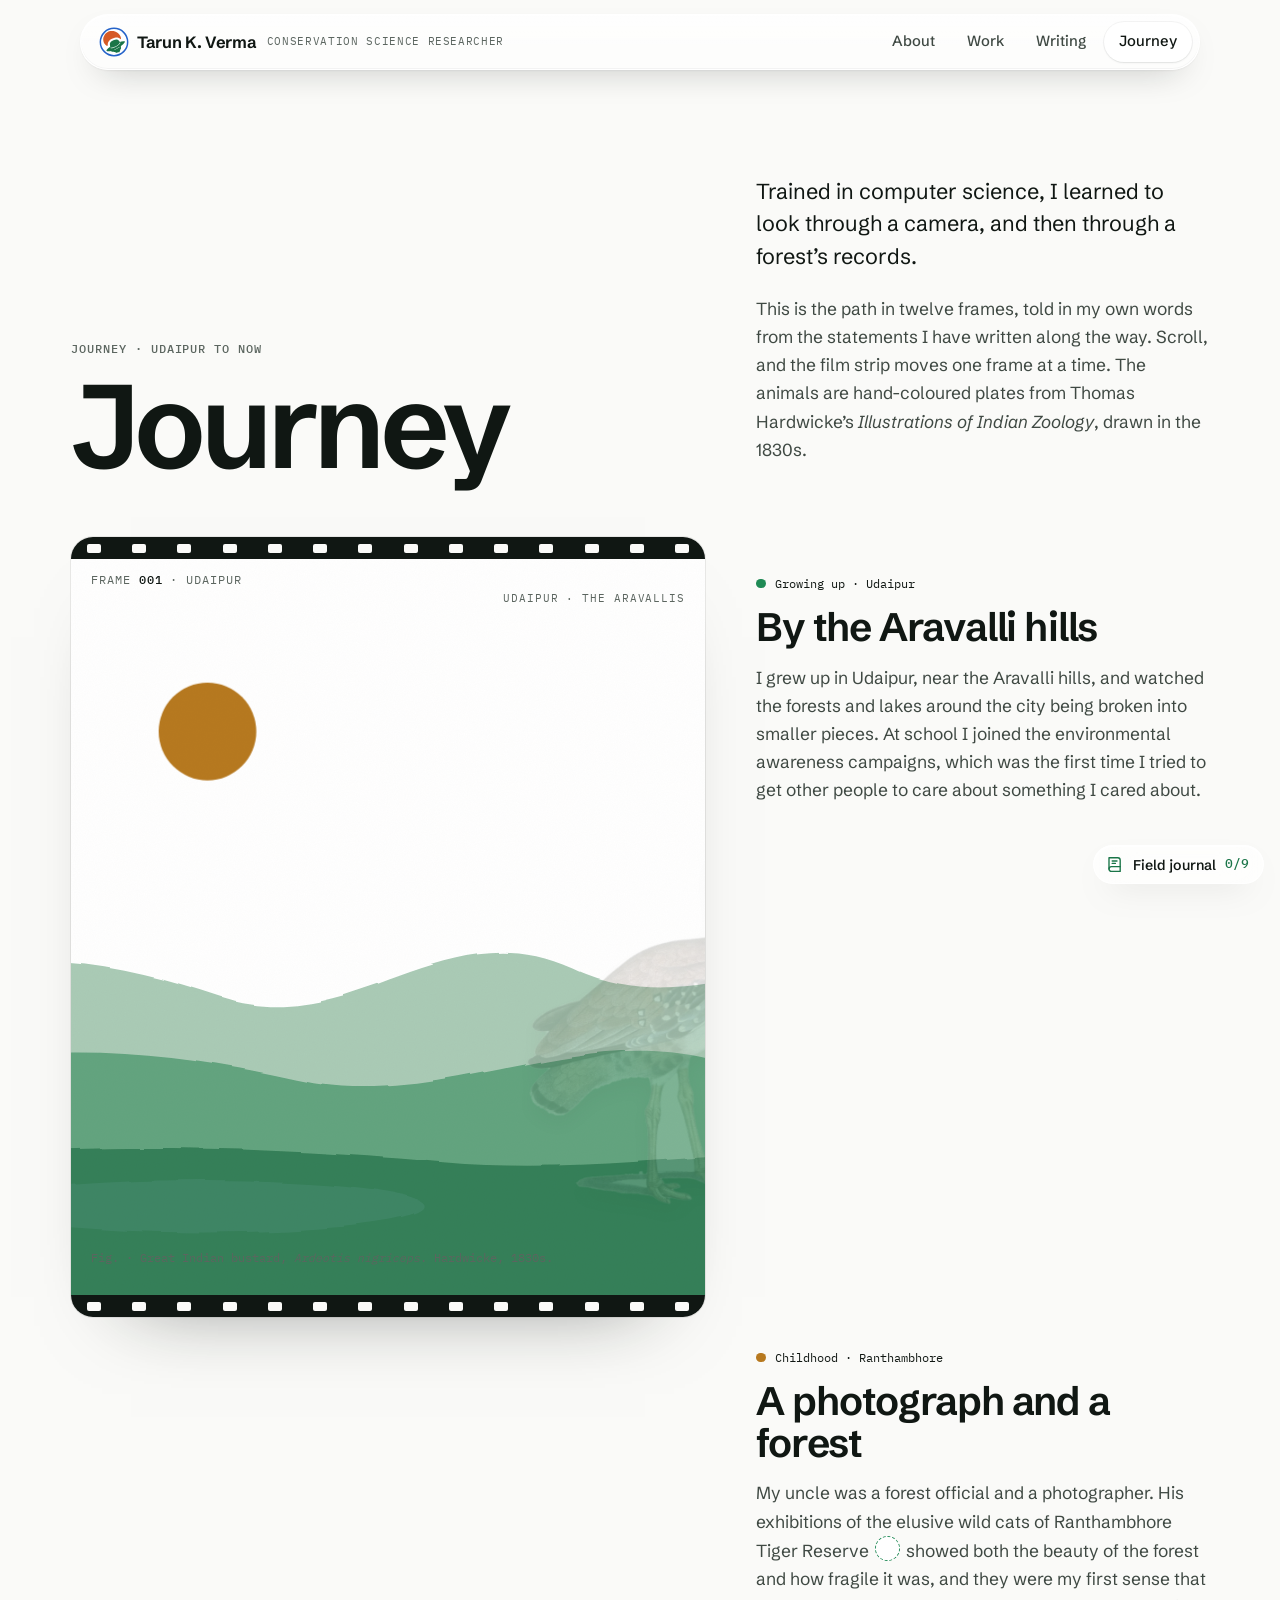
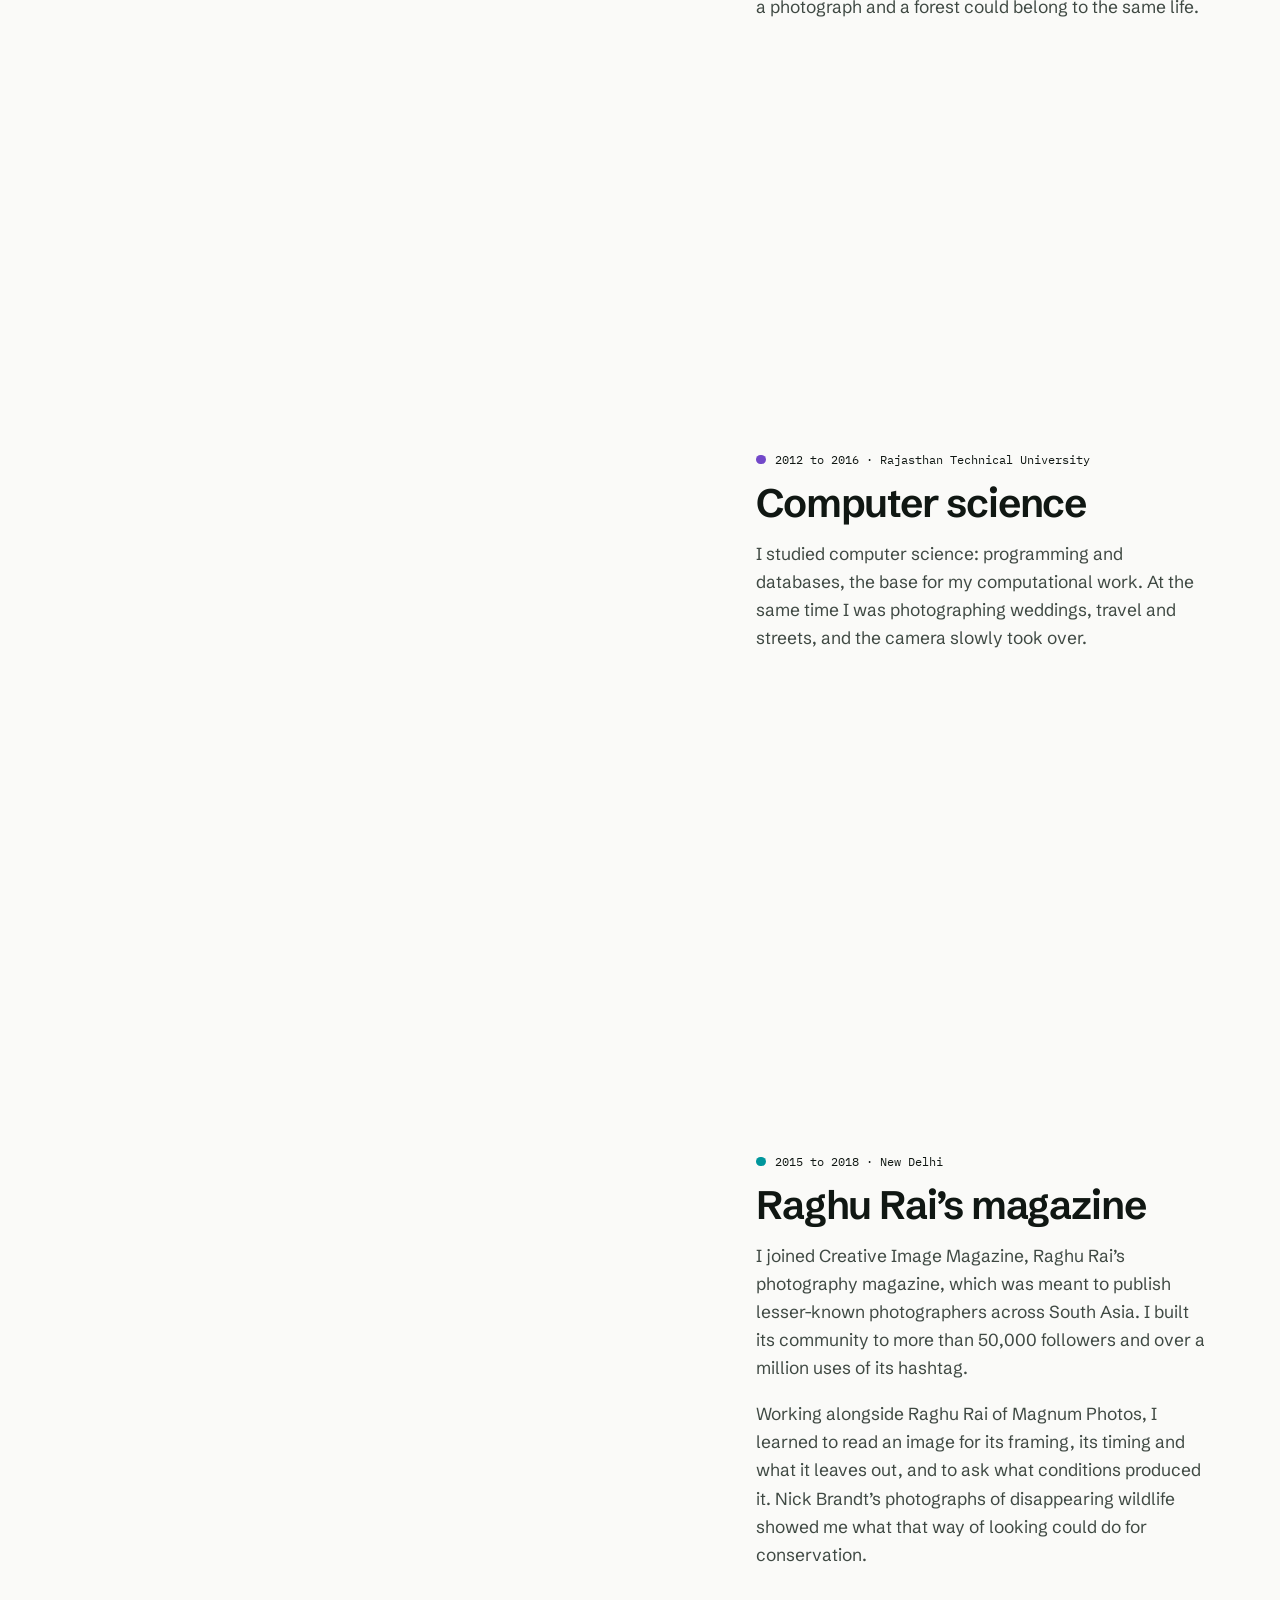
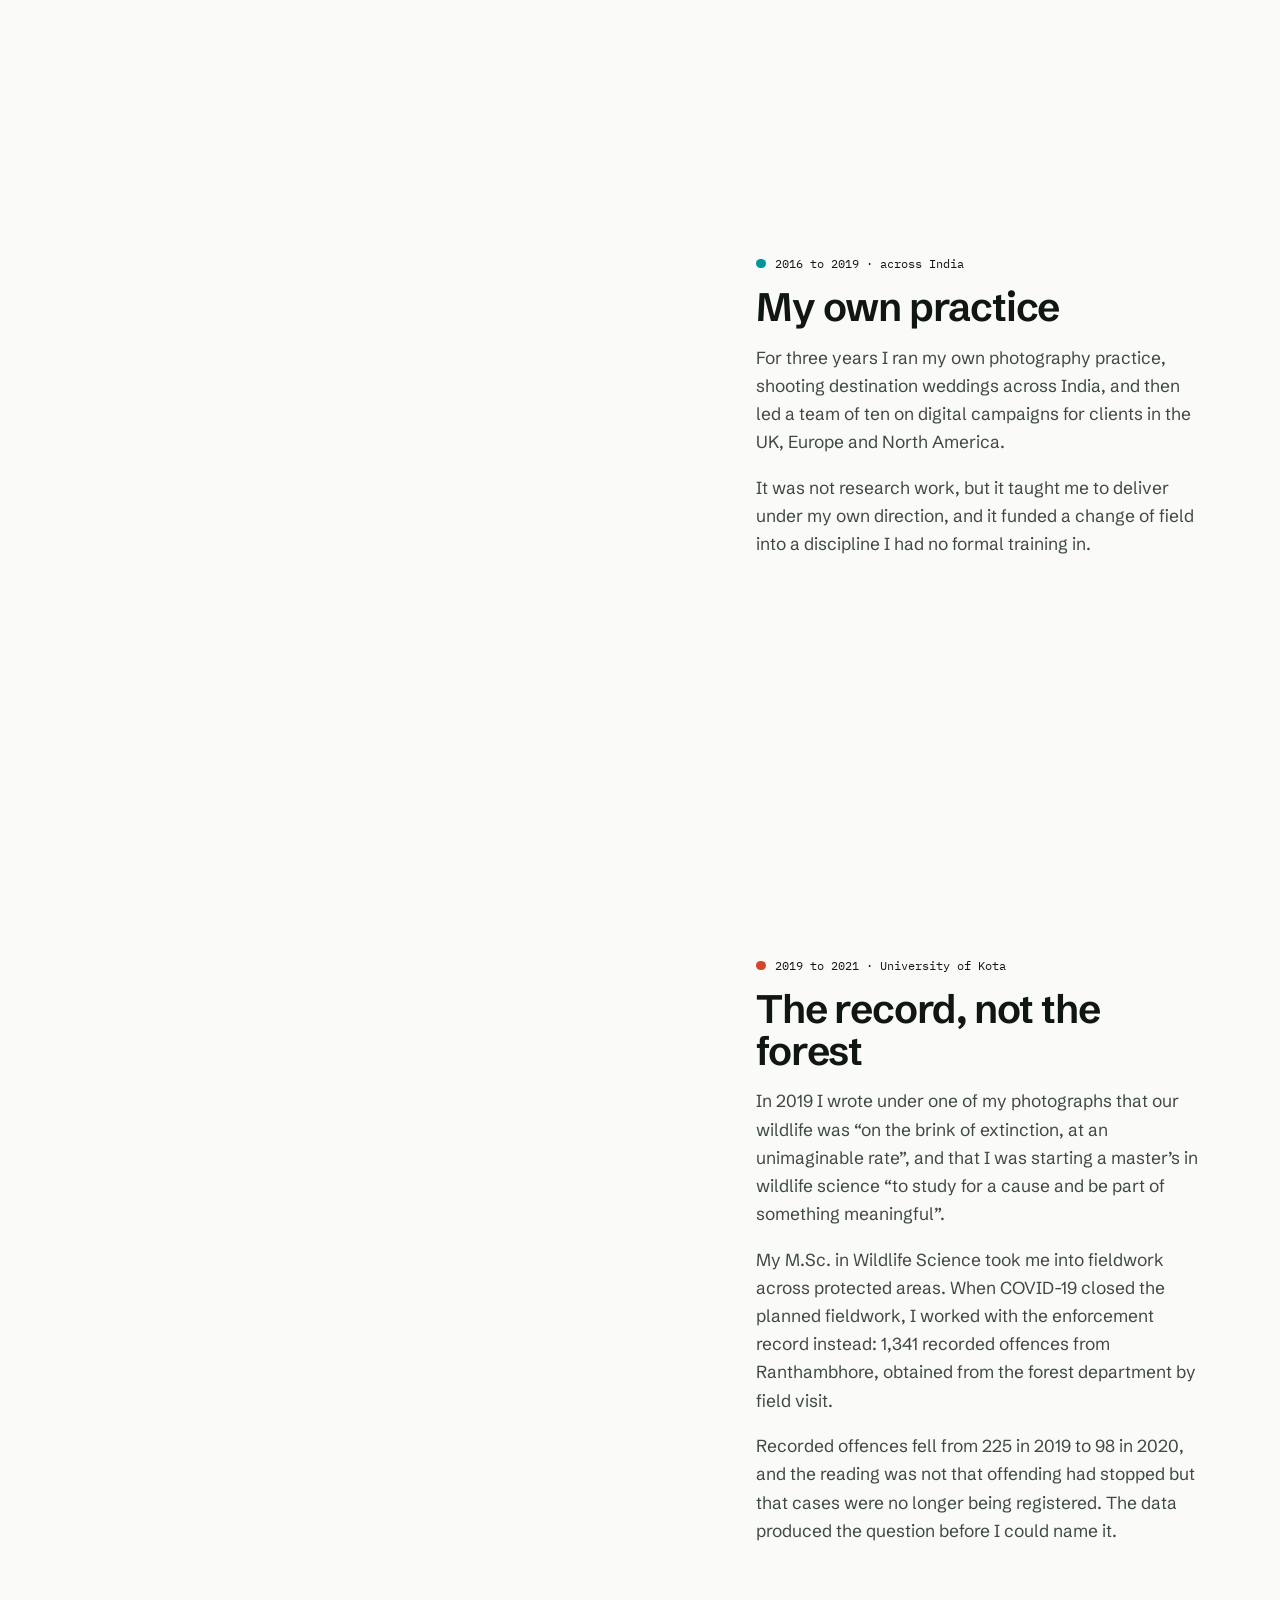
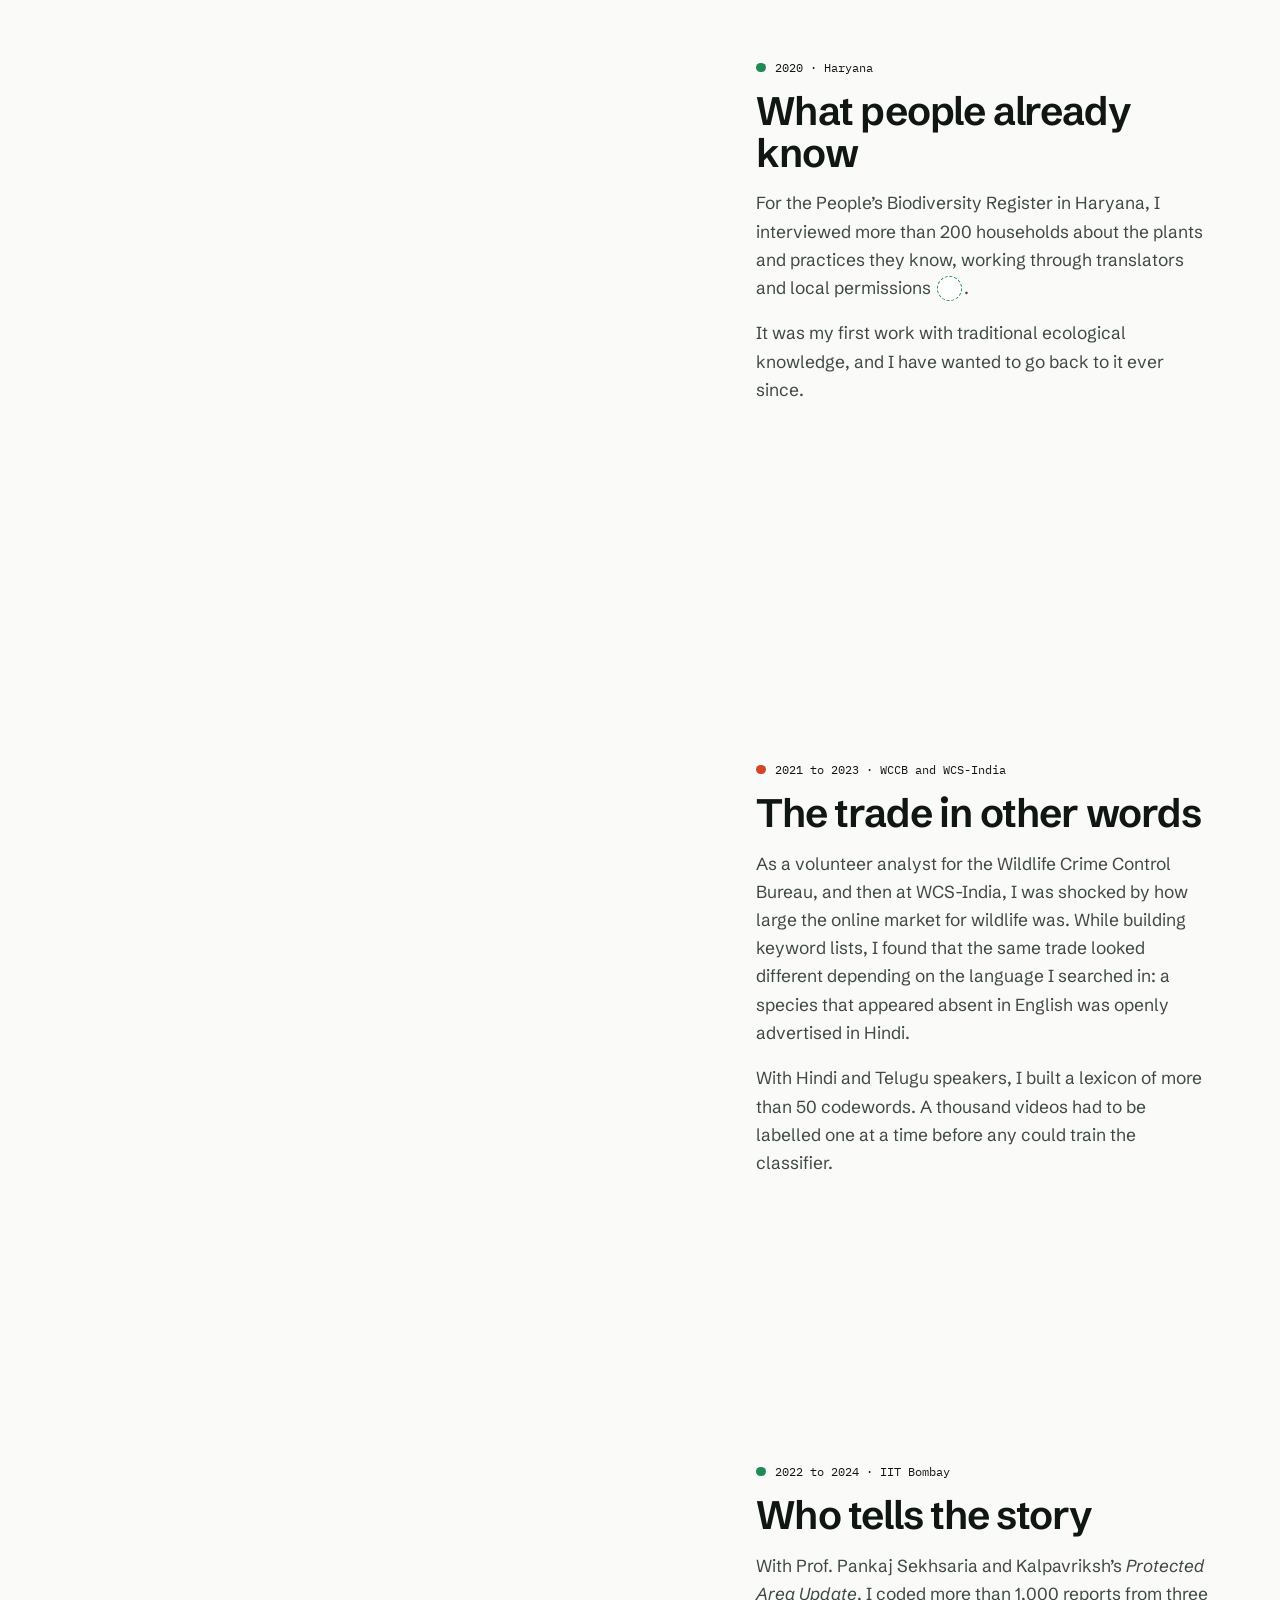
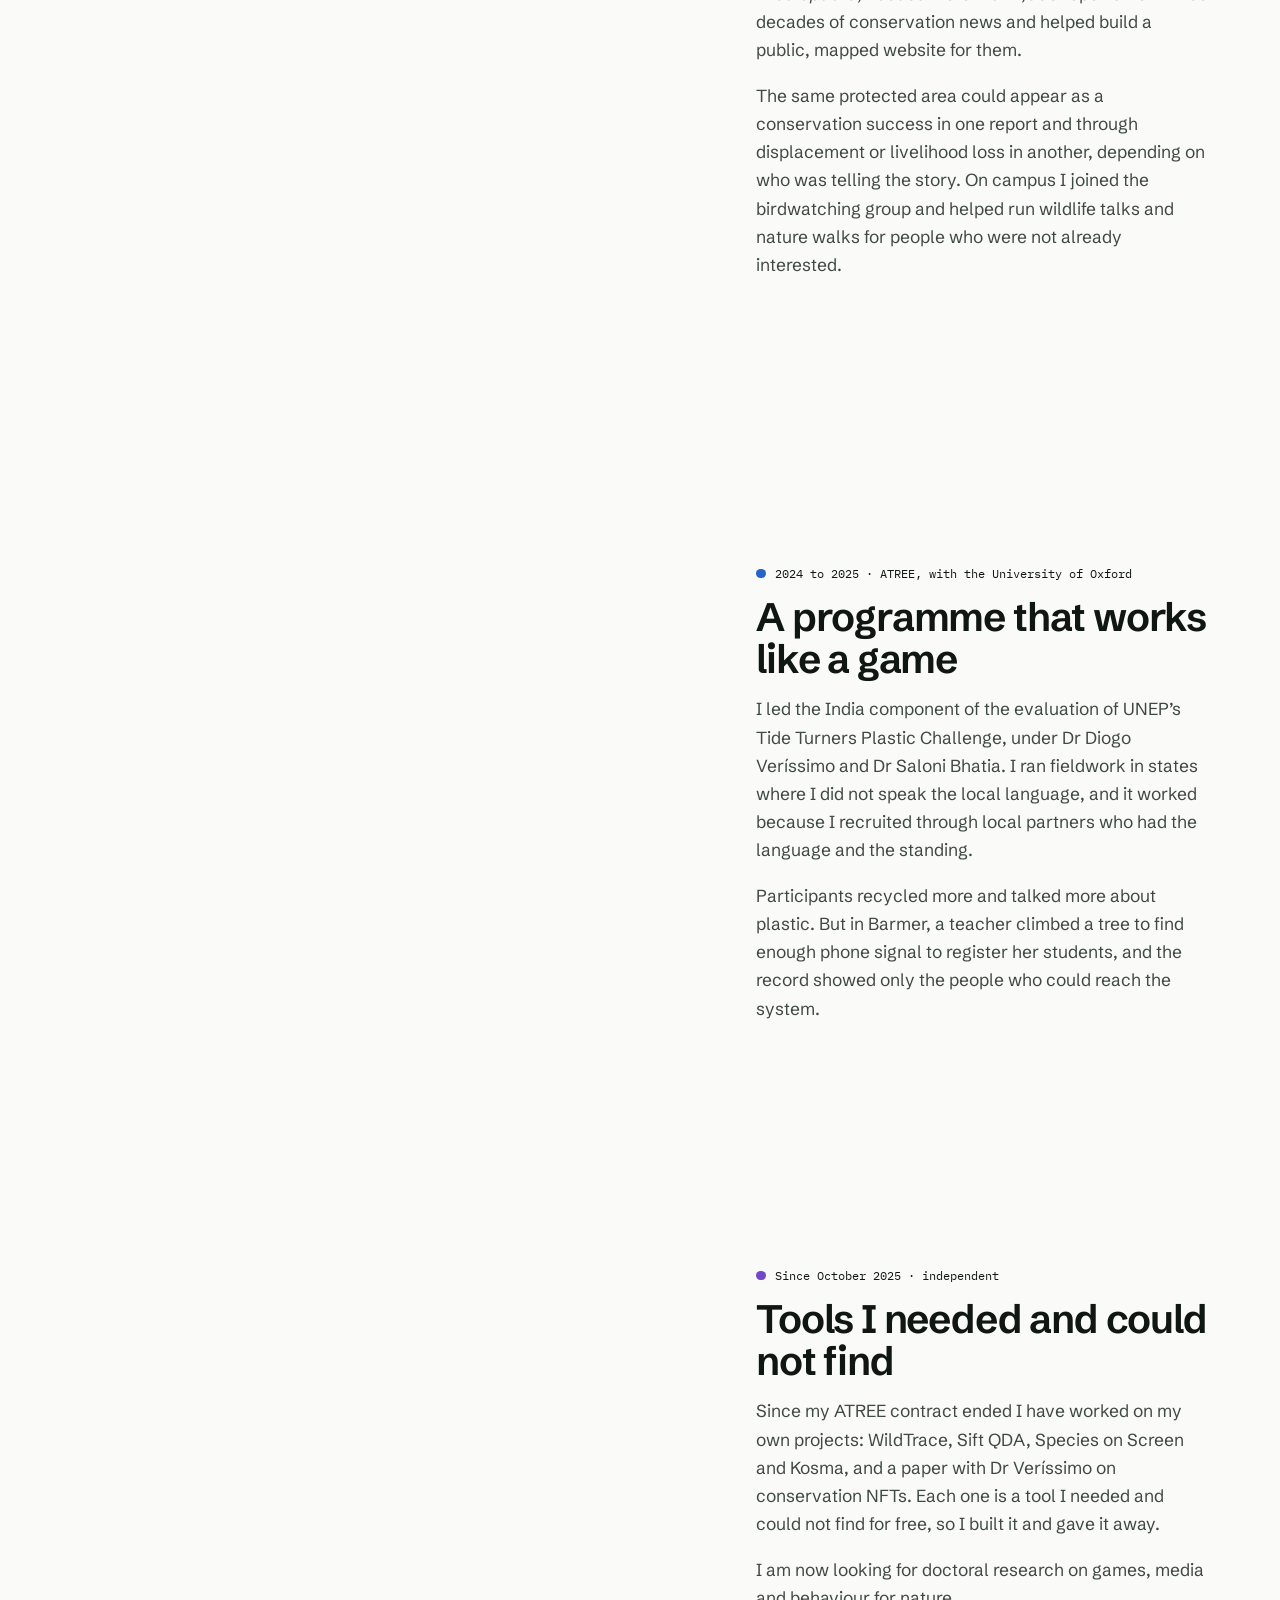
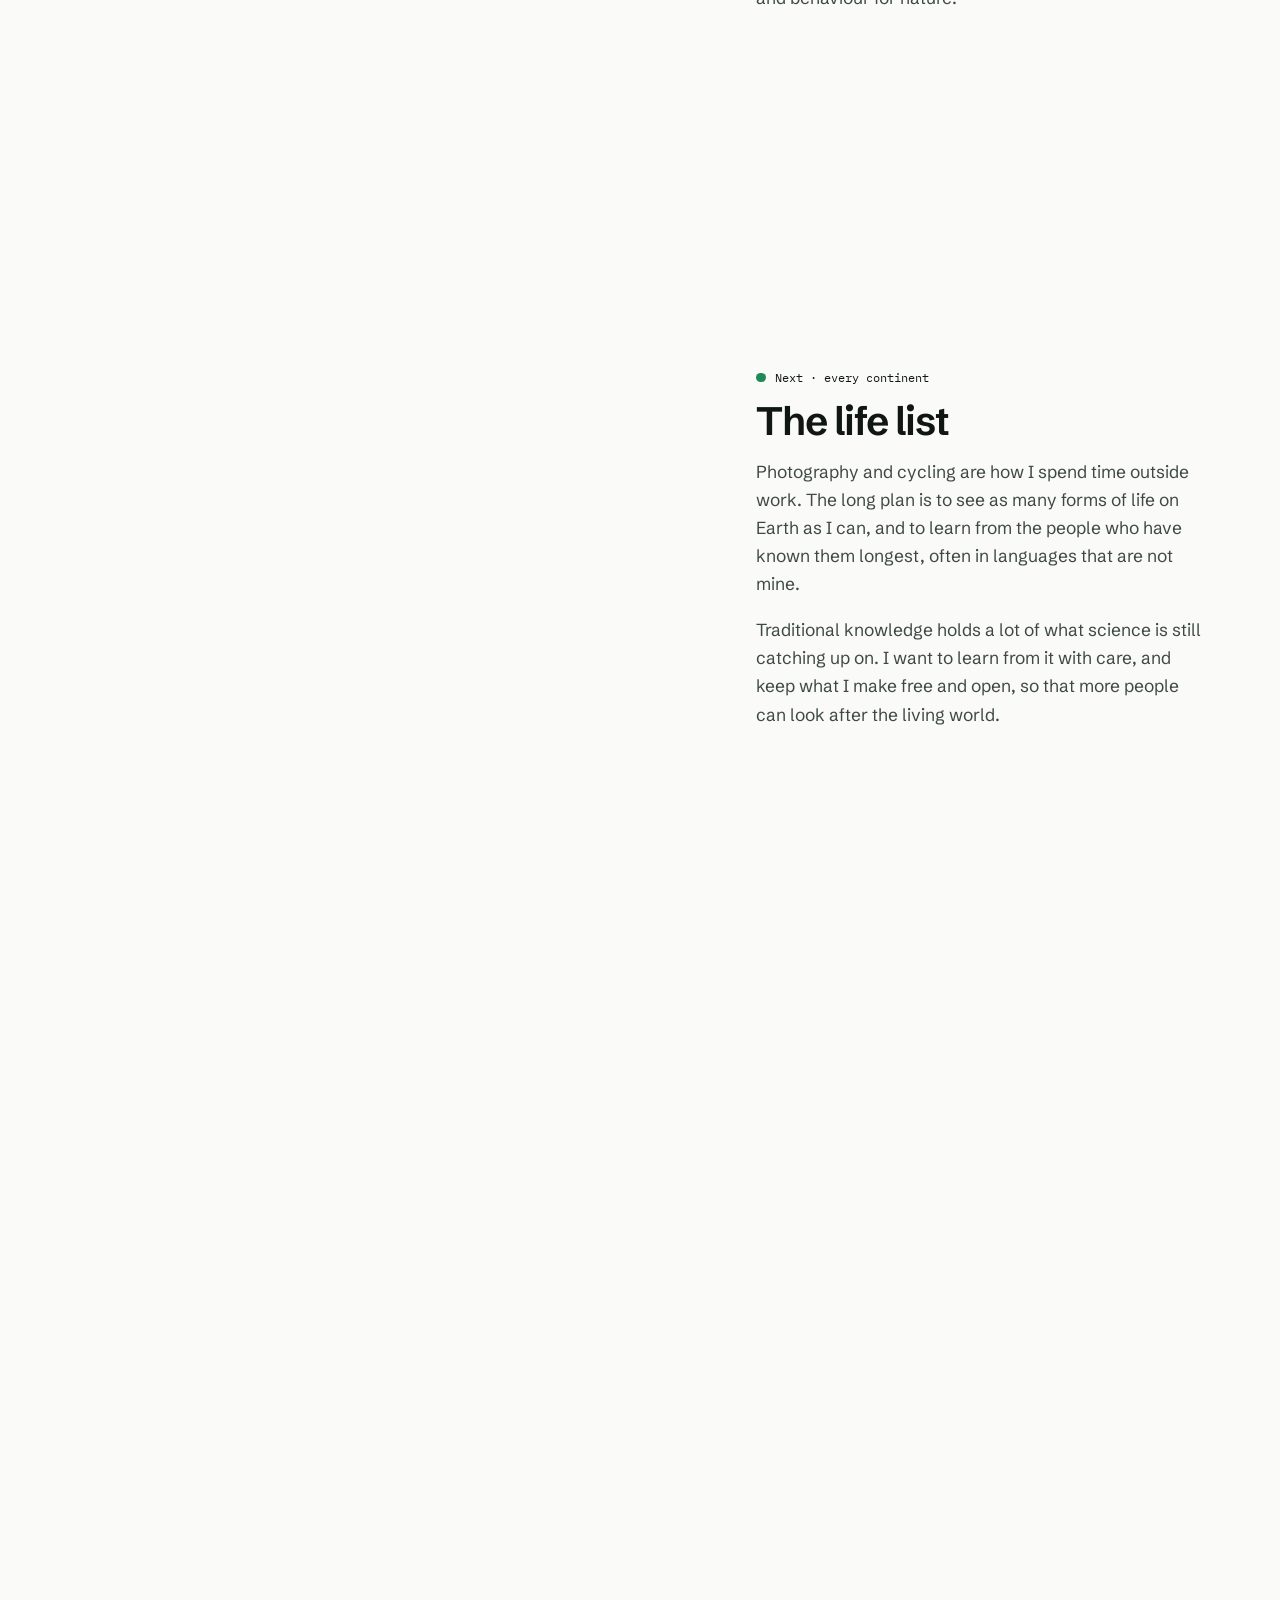
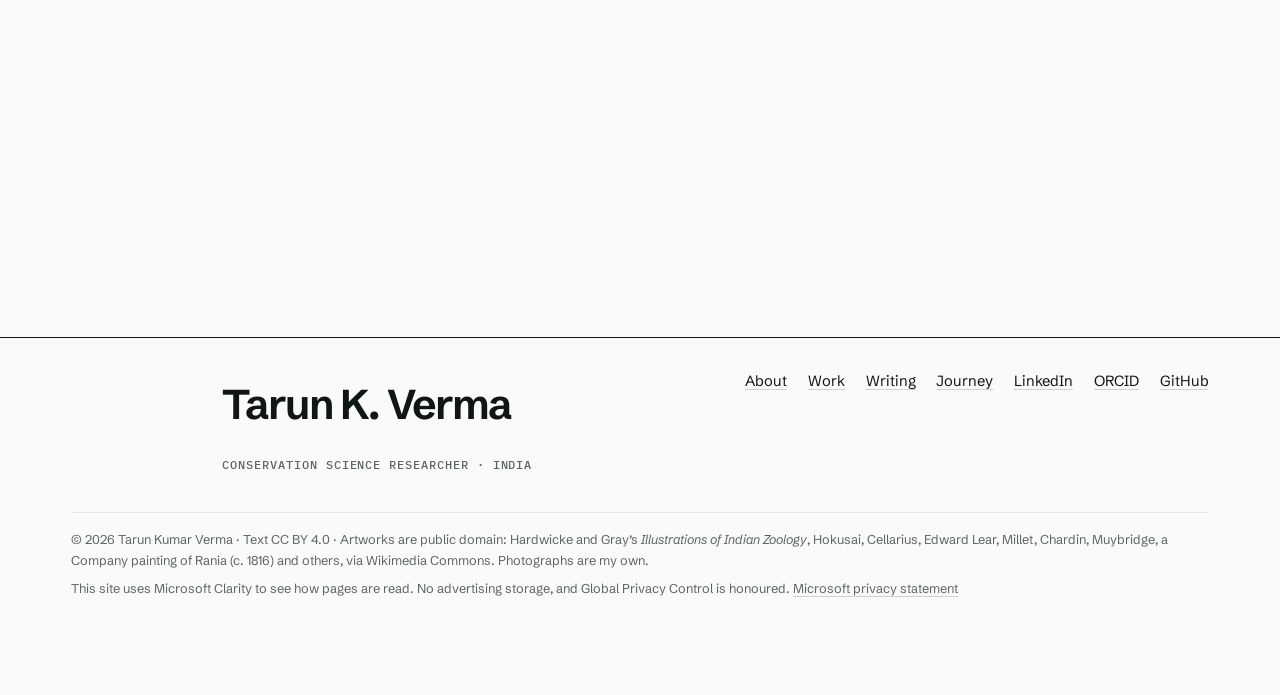
==== journey/index.html @ ec90b063 "Brand: tri-colour emblem traced to vector, in the header, footer and icons - Emblem recoloured in th" ====
<!doctype html>
<html lang="en-GB" class="no-js">
<head>
<meta charset="utf-8">
<meta name="viewport" content="width=device-width, initial-scale=1">
<meta http-equiv="Content-Security-Policy" content="default-src 'self'; script-src 'self' https://www.clarity.ms https://*.clarity.ms https://c.bing.com; connect-src 'self' https://*.clarity.ms https://c.bing.com; img-src 'self' data: https://*.clarity.ms https://c.bing.com; style-src 'self'; font-src 'self'; media-src 'self'; object-src 'none'; base-uri 'self'; form-action 'none'; upgrade-insecure-requests">
<meta name="referrer" content="strict-origin-when-cross-origin">
<title>Journey · From Photography to Conservation Science · Tarun K. Verma</title>
<meta name="description" content="Tarun Verma’s path, told as an illustrated film strip: Udaipur and the Aravallis, Raghu Rai’s photography magazine, Ranthambhore’s enforcement records, online wildlife trade at WCS-India, Kalpavriksh at IIT Bombay, and UNEP’s Tide Turners with Oxford.">
<link rel="canonical" href="https://tarunverma.com/journey/">
<meta name="author" content="Tarun Kumar Verma">
<meta name="robots" content="index, follow, max-image-preview:large, max-snippet:-1">
<meta name="theme-color" content="#FAFAF8">
<meta property="og:type" content="website">
<meta property="og:site_name" content="Tarun K. Verma">
<meta property="og:title" content="Journey · From Photography to Conservation Science · Tarun K. Verma">
<meta property="og:description" content="Tarun Verma’s path, told as an illustrated film strip: Udaipur and the Aravallis, Raghu Rai’s photography magazine, Ranthambhore’s enforcement records, online wildlife trade at WCS-India, Kalpavriksh at IIT Bombay, and UNEP’s Tide Turners with Oxford.">
<meta property="og:url" content="https://tarunverma.com/journey/">
<meta property="og:image" content="https://tarunverma.com/assets/img/og-tarun-verma.png">
<meta property="og:image:width" content="1200">
<meta property="og:image:height" content="630">
<meta property="og:image:alt" content="Tarun K. Verma, Conservation Science Researcher: Who was looking">
<meta property="og:locale" content="en_GB">
<meta name="twitter:card" content="summary_large_image">
<link rel="icon" href="/favicon.svg" type="image/svg+xml">
<link rel="icon" href="/favicon-32.png" sizes="32x32" type="image/png">
<link rel="apple-touch-icon" href="/apple-touch-icon.png">
<link rel="manifest" href="/site.webmanifest">
<link rel="me" href="https://www.linkedin.com/in/tarunverma1/">
<link rel="me" href="https://orcid.org/0009-0009-4130-2455">
<link rel="me" href="https://github.com/tarunv13">
<link rel="preload" href="/assets/fonts/schibsted-grotesk-latin-wght-normal.woff2" as="font" type="font/woff2" crossorigin>
<link rel="stylesheet" href="/assets/css/site.css">
<link rel="stylesheet" href="/assets/css/journey.css">
<script src="/assets/vendor/gsap.min.js" defer></script>
<script src="/assets/vendor/ScrollTrigger.min.js" defer></script>
<script type="module" src="/assets/js/site.js"></script>
<script type="module" src="/assets/js/journey.js"></script>
<script type="application/ld+json">
{
 "@context": "https://schema.org",
 "@type": "AboutPage",
 "url": "https://tarunverma.com/journey/",
 "name": "Journey: Tarun K. Verma",
 "isPartOf": {
  "@id": "https://tarunverma.com/#website"
 },
 "mainEntity": {
  "@id": "https://tarunverma.com/#person"
 }
}
</script>
</head>
<body data-clarity="ymzozcxazx" data-page="journey">
<a class="skip" href="#main">Skip to content</a>
<header class="site-nav">
  <nav class="nav-pill" aria-label="Main">
    <a class="wordmark" href="/" aria-label="Tarun K. Verma, home"><img class="brand-mark" src="/assets/img/brand/tarun-verma-mark.svg" width="30" height="30" alt=""><b>Tarun K. Verma</b><span>Conservation Science Researcher</span></a>
    <div class="nav-links"><a href="/">About</a><a href="/work/">Work</a><a href="/writing/">Writing</a><a href="/journey/" aria-current="page">Journey</a></div>
  </nav>
</header>
<main id="main">
<div class="wrap">
  <header class="page-head">
    <div>
      <p class="label">Journey · Udaipur to now</p>
      <h1 class="display">Journey</h1>
    </div>
    <div class="intro-copy">
      <p class="lede">Trained in computer science, I learned to look through a camera, and then through a forest’s records.</p>
      <p>This is the path in twelve frames, told in my own words from the statements I have written along the way. Scroll, and the film strip moves one frame at a time. The animals are hand-coloured plates from Thomas Hardwicke’s <i>Illustrations of Indian Zoology</i>, drawn in the 1830s.</p>
    </div>
  </header>

  <svg width="0" height="0" class="visually-hidden" aria-hidden="true" focusable="false">
    <filter id="boil" x="-5%" y="-5%" width="110%" height="110%"><feTurbulence type="fractalNoise" baseFrequency="0.022" numOctaves="2" seed="1"/><feDisplacementMap in="SourceGraphic" scale="4"/></filter>
  </svg>

  <div class="journey">
    <div class="stage-wrap">
      <div class="stage" role="img" aria-label="Illustration">
        <div class="perf top" aria-hidden="true"><i></i><i></i><i></i><i></i><i></i><i></i><i></i><i></i><i></i><i></i><i></i><i></i><i></i><i></i></div>
        <p class="frame-count" aria-hidden="true">Frame <b>001</b> · <span>Udaipur</span></p>

        <!-- 1 · Aravallis -->
        <div class="scene" data-scene="aravallis" data-label="Aravalli hills at sunrise, with a great Indian bustard">
          <p class="s-title">Udaipur · the Aravallis</p>
          <div class="s-sun" data-enter="pop" data-at="0.1"></div>
          <svg class="set" viewBox="0 0 600 400" preserveAspectRatio="xMidYMax slice" aria-hidden="true">
            <path class="rough" data-enter="up" data-at="0.2" d="M0 250 C 80 205 140 215 210 238 S 330 190 400 222 S 520 200 600 226 V400 H0Z" fill="#A9CBB6"/>
            <path class="rough" data-enter="up" data-at="0.35" d="M0 290 C 90 258 170 264 250 282 S 400 250 480 272 S 560 262 600 270 V400 H0Z" fill="#5FA27C"/>
            <path class="rough" data-enter="up" data-at="0.5" d="M0 330 C 120 312 240 318 330 326 S 500 314 600 322 V400 H0Z" fill="#2F7A52"/>
            <ellipse class="rough" data-enter="fade" data-at="0.8" cx="200" cy="352" rx="120" ry="14" fill="#9CC3DE"/>
          </svg>
          <img class="cut boil h50 pos-br" data-enter="walk" data-at="0.7" src="/assets/img/plates/great-indian-bustard-ardeotis-nigriceps-hardwicke-1830s.webp" alt="" width="593" height="820">
          <p class="caption">Fig. · Great Indian bustard, <i>Ardeotis nigriceps</i>. Hardwicke, 1830s.</p>
        </div>

        <!-- 2 · uncle, camera, wild cat -->
        <div class="scene" data-scene="uncle" data-label="A camera and a jungle cat framed in a viewfinder">
          <p class="s-title">Ranthambhore · my uncle’s photographs</p>
          <svg class="camera rough" data-enter="drop" data-at="0.1" viewBox="0 0 200 140" aria-hidden="true"><rect x="10" y="30" width="180" height="100" rx="14" fill="#101713"/><rect x="30" y="16" width="50" height="22" rx="5" fill="#101713"/><circle cx="110" cy="80" r="38" fill="#F1F2EE"/><circle cx="110" cy="80" r="26" fill="#2F7A52"/><circle cx="110" cy="80" r="11" fill="#101713"/><circle cx="160" cy="48" r="7" fill="#B7791F"/></svg>
          <div class="frame-corners" data-enter="pop" data-at="0.5" aria-hidden="true"><i></i><i></i><i></i><i></i></div>
          <img class="cut boil cat" data-enter="up" data-at="0.8" src="/assets/img/plates/jungle-cat-felis-chaus-hardwicke-1830s.webp" alt="" width="581" height="820">
          <p class="caption">Fig. · Jungle cat, <i>Felis chaus</i>. Hardwicke, 1830s.</p>
        </div>

        <!-- 3 · computer science -->
        <div class="scene" data-scene="code" data-label="A code window writing a database query">
          <p class="s-title">Rajasthan Technical University</p>
          <div class="paper term" data-enter="drop" data-at="0.1">
            <div class="dots" aria-hidden="true"><i></i><i></i><i></i></div>
            <span class="ln c" data-enter="type" data-at="0.6">-- learning to keep a record</span>
            <span class="ln" data-enter="type" data-at="1.6"><span class="k">CREATE TABLE</span> sightings (</span>
            <span class="ln" data-enter="type" data-at="2.4">  species TEXT, place TEXT, seen_on DATE );</span>
            <span class="ln" data-enter="type" data-at="3.4"><span class="k">SELECT</span> species, COUNT(*)</span>
            <span class="ln" data-enter="type" data-at="4.1"><span class="k">FROM</span> sightings <span class="k">GROUP BY</span> species;</span>
          </div>
          <span class="tag-chip term-tag" data-enter="pop" data-at="4.8">Programming · databases</span>
        </div>

        <!-- 4 · Raghu Rai's magazine -->
        <div class="scene" data-scene="prints" data-label="Three of my photographs from 2014 to 2016 dealt onto a table">
          <p class="s-title">New Delhi · Creative Image Magazine</p>
          <div class="paper print print-1" data-enter="drop" data-at="0.1" data-rot="-6"><img src="/assets/img/photos/pigeons-albert-hall-jaipur-2014.webp" alt="" width="640" height="428"></div>
          <div class="paper print print-2" data-enter="drop" data-at="0.5" data-rot="3"><img src="/assets/img/photos/bicycles-jaipur-streets-2016.webp" alt="" width="1080" height="1200"></div>
          <div class="paper print print-3" data-enter="drop" data-at="0.9" data-rot="-2"><img src="/assets/img/photos/bamboo-lodhi-gardens-new-delhi-2016.webp" alt="" width="1080" height="1080"></div>
          <p class="big-count" data-enter="count" data-to="50000" data-fmt="+" data-at="1.3">50,000+</p>
          <p class="big-count-lab">followers for a magazine that published lesser-known photographers across South Asia</p>
        </div>

        <!-- 5 · my own practice -->
        <div class="scene" data-scene="camera" data-label="My photograph of star trails over a tree, 2014">
          <p class="s-title">Across India · my own practice</p>
          <img class="art-card" data-enter="up" data-at="0.1" src="/assets/img/art/life-behind-a-camera.webp" alt="" width="1200" height="840">
          <p class="art-note" data-enter="fade" data-at="0.8">Star trails, 2014 · my photograph</p>
        </div>

        <!-- 6 · M.Sc. Ranthambhore -->
        <div class="scene" data-scene="msc" data-label="Bar chart of recorded offences in Ranthambhore, 2015 to 2020, with a white-rumped vulture">
          <p class="chart-title">Recorded offences, Ranthambhore Tiger Reserve</p>
          <p class="chart-note" data-enter="fade" data-at="3">2020: the reading is that cases stopped being registered</p>
          <div class="chart" role="presentation">
            <div class="bar b205" data-enter="grow" data-at="0.2"><b>205</b><span>2015</span></div>
            <div class="bar b220" data-enter="grow" data-at="0.5"><b>220</b><span>2016</span></div>
            <div class="bar b328" data-enter="grow" data-at="0.8"><b>328</b><span>2017</span></div>
            <div class="bar b242" data-enter="grow" data-at="1.1"><b>242</b><span>2018</span></div>
            <div class="bar b225" data-enter="grow" data-at="1.4"><b>225</b><span>2019</span></div>
            <div class="bar b98 hot" data-enter="grow" data-at="2.1"><b>98</b><span>2020</span></div>
          </div>
          <img class="cut boil vulture" data-enter="drop" data-at="1.8" src="/assets/img/plates/white-rumped-vulture-gyps-bengalensis-hardwicke-1830s.webp" alt="" width="451" height="820">
          <table class="visually-hidden"><caption>Recorded offences in Ranthambhore Tiger Reserve by year</caption><tr><th>Year</th><th>Offences</th></tr><tr><td>2015</td><td>205</td></tr><tr><td>2016</td><td>220</td></tr><tr><td>2017</td><td>328</td></tr><tr><td>2018</td><td>242</td></tr><tr><td>2019</td><td>225</td></tr><tr><td>2020</td><td>98</td></tr></table>
        </div>

        <!-- 7 · FRLHT -->
        <div class="scene" data-scene="notebook" data-label="An 1816 painting of villagers at Rania in Haryana, and a field notebook filling in">
          <p class="s-title">Haryana · People’s Biodiversity Register</p>
          <img class="art-card" data-enter="fade" data-at="0" src="/assets/img/art/journey-villagers-rania-1816.webp" alt="" width="1200" height="840">
          <p class="art-note">Villagers at Rania, Haryana, c. 1816 · Company painting, public domain</p>
          <div class="paper notebook over" data-enter="up" data-at="0.6">
            <div class="pg"><p class="hd">Plant · use</p><div class="row w1 ink" data-enter="grow" data-at="0.6"></div><div class="row w2" data-enter="fade" data-at="0.9"></div><div class="row w3 ink" data-enter="grow" data-at="1.2"></div><div class="row w4" data-enter="fade" data-at="1.5"></div><div class="row w1" data-enter="fade" data-at="1.8"></div></div>
            <div class="pg"><p class="hd">Who knows it</p><div class="row w2 ink" data-enter="grow" data-at="2.1"></div><div class="row w3" data-enter="fade" data-at="2.4"></div><div class="row w4 ink" data-enter="grow" data-at="2.7"></div><div class="row w1" data-enter="fade" data-at="3"></div></div>
          </div>
        </div>

        <!-- 8 · online trade -->
        <div class="scene" data-scene="trade" data-label="A phone search that finds nothing in English and listings in Hindi, with codewords and a pangolin">
          <div class="paper phone" data-enter="up" data-at="0.1">
            <p class="search" data-enter="type" data-at="0.7">hatha jodi</p>
            <p class="res en" data-enter="pop" data-at="1.6">EN · nothing found</p>
            <p class="res hi" data-enter="pop" data-at="2.3">HI · listed openly</p>
            <p class="res hi" data-enter="pop" data-at="2.6">HI · listed openly</p>
          </div>
          <div class="codes">
            <p class="paper code" data-enter="right" data-at="1.2"><b>hatha jodi</b>monitor lizard</p>
            <p class="paper code" data-enter="right" data-at="1.6"><b>siyar singhi</b>jackal</p>
            <p class="paper code" data-enter="right" data-at="2.0"><b>four regional names</b>pangolin scales</p>
          </div>
          <img class="cut boil pangolin" data-enter="walk" data-at="2.4" src="/assets/img/plates/indian-pangolin-manis-crassicaudata-hardwicke-1830s.webp" alt="" width="820" height="273">
        </div>

        <!-- 9 · IIT Bombay and Kalpavriksh -->
        <div class="scene" data-scene="archive" data-label="The printed Protected Area Update, the website wireframe and a map of protected areas">
          <p class="s-title">IIT Bombay · Kalpavriksh</p>
          <div class="paper clip clip-1" data-enter="drop" data-at="0.1" data-rot="-3"><img src="/assets/img/protected-area-update-kalpavriksh-newsletter-archive.webp" alt="" width="1000" height="577"></div>
          <div class="paper clip clip-2" data-enter="drop" data-at="0.8" data-rot="2"><img src="/assets/img/work/protected-area-update-portal-wireframe-2023.webp" alt="" width="1237" height="695"></div>
          <img class="emblem-pop em-archive" data-enter="pop" data-at="1.3" src="/assets/img/art/emblem-protected-area-update.webp" alt="" width="400" height="400">
        </div>

        <!-- 10 · Tide Turners -->
        <div class="scene" data-scene="tide" data-label="Entry, Leader and Champion badges, the trial's numbers, and a sea turtle among plastic">
          <p class="s-title">ATREE · University of Oxford · UNEP</p>
          <div class="badges"><span class="badge" data-enter="pop" data-at="0.2">Entry</span><span class="badge" data-enter="pop" data-at="0.6">Leader</span><span class="badge gold" data-enter="pop" data-at="1">Champion</span></div>
          <div class="nums"><p><b data-enter="count" data-to="664" data-at="1.4">664</b><span>students in the trial</span></p><p><b data-enter="count" data-to="55" data-fmt="%" data-at="1.7">55%</b><span>more household recycling</span></p></div>
          <img class="emblem-pop em-tide" data-enter="pop" data-at="0.9" src="/assets/img/art/emblem-tide-turners.webp" alt="" width="400" height="400">
        </div>

        <!-- 11 · the tools -->
        <div class="scene" data-scene="tools" data-label="Three emblems: WildTrace, Sift QDA and Kosma">
          <p class="s-title">Independent · open source</p>
          <div class="tools-row">
            <figure data-enter="pop" data-at="0.1"><img src="/assets/img/art/emblem-wildtrace.webp" alt="" width="400" height="400"><figcaption>WildTrace</figcaption></figure>
            <figure data-enter="pop" data-at="0.45"><img src="/assets/img/art/emblem-sift-qda.webp" alt="" width="400" height="400"><figcaption>Sift QDA</figcaption></figure>
            <figure data-enter="pop" data-at="0.8"><img src="/assets/img/art/emblem-kosma.webp" alt="" width="400" height="400"><figcaption>Kosma</figcaption></figure>
          </div>
        </div>

        <!-- 12 · life list -->
        <div class="scene" data-scene="life" data-label="My photograph of a road running into the plains, from a mountain top, 2018">
          <img class="art-full" data-enter="fade" data-at="0" src="/assets/img/art/life-road.webp" alt="" width="1200" height="840">
          <p class="life-words" data-enter="up" data-at="0.5">as many forms of life on Earth as I can see, on every continent</p>
        </div>

        <div class="perf bottom" aria-hidden="true"><i></i><i></i><i></i><i></i><i></i><i></i><i></i><i></i><i></i><i></i><i></i><i></i><i></i><i></i></div>
      </div>
    </div>

    <div class="chapters">
      <article class="chapter c-pau" data-scene="aravallis" data-year="Udaipur">
        <p class="when">Growing up · Udaipur</p>
        <h2>By the Aravalli hills</h2>
        <p>I grew up in Udaipur, near the Aravalli hills, and watched the forests and lakes around the city being broken into smaller pieces. At school I joined the environmental awareness campaigns, which was the first time I tried to get other people to care about something I cared about.</p>
      </article>

      <article class="chapter c-kosma" data-scene="uncle" data-year="childhood">
        <p class="when">Childhood · Ranthambhore</p>
        <h2>A photograph and a forest</h2>
        <p>My uncle was a forest official and a photographer. His exhibitions of the elusive wild cats of Ranthambhore Tiger Reserve <span class="spot-slot" data-species="cat"></span> showed both the beauty of the forest and how fragile it was, and they were my first sense that a photograph and a forest could belong to the same life.</p>
      </article>

      <article class="chapter c-sift" data-scene="code" data-year="2012">
        <p class="when">2012 to 2016 · Rajasthan Technical University</p>
        <h2>Computer science</h2>
        <p>I studied computer science: programming and databases, the base for my computational work. At the same time I was photographing weddings, travel and streets, and the camera slowly took over.</p>
      </article>

      <article class="chapter c-media" data-scene="prints" data-year="2015">
        <p class="when">2015 to 2018 · New Delhi</p>
        <h2>Raghu Rai’s magazine</h2>
        <p>I joined Creative Image Magazine, Raghu Rai’s photography magazine, which was meant to publish lesser-known photographers across South Asia. I built its community to more than 50,000 followers and over a million uses of its hashtag.</p>
        <p>Working alongside Raghu Rai of Magnum Photos, I learned to read an image for its framing, its timing and what it leaves out, and to ask what conditions produced it. Nick Brandt’s photographs of disappearing wildlife showed me what that way of looking could do for conservation.</p>
      </article>

      <article class="chapter c-media" data-scene="camera" data-year="2016">
        <p class="when">2016 to 2019 · across India</p>
        <h2>My own practice</h2>
        <p>For three years I ran my own photography practice, shooting destination weddings across India, and then led a team of ten on digital campaigns for clients in the UK, Europe and North America.</p>
        <p>It was not research work, but it taught me to deliver under my own direction, and it funded a change of field into a discipline I had no formal training in.</p>
      </article>

      <article class="chapter c-wild" data-scene="msc" data-year="2019">
        <p class="when">2019 to 2021 · University of Kota</p>
        <h2>The record, not the forest</h2>
        <p>In 2019 I wrote under one of my photographs that our wildlife was “on the brink of extinction, at an unimaginable rate”, and that I was starting a master’s in wildlife science “to study for a cause and be part of something meaningful”.</p>
        <p>My M.Sc. in Wildlife Science took me into fieldwork across protected areas. When COVID-19 closed the planned fieldwork, I worked with the enforcement record instead: 1,341 recorded offences from Ranthambhore, obtained from the forest department by field visit.</p>
        <p>Recorded offences fell from 225 in 2019 to 98 in 2020, and the reading was not that offending had stopped but that cases were no longer being registered. The data produced the question before I could name it.</p>
      </article>

      <article class="chapter c-pau" data-scene="notebook" data-year="2020">
        <p class="when">2020 · Haryana</p>
        <h2>What people already know</h2>
        <p>For the People’s Biodiversity Register in Haryana, I interviewed more than 200 households about the plants and practices they know, working through translators and local permissions <span class="spot-slot" data-species="blackbuck"></span>.</p>
        <p>It was my first work with traditional ecological knowledge, and I have wanted to go back to it ever since.</p>
      </article>

      <article class="chapter c-wild" data-scene="trade" data-year="2021">
        <p class="when">2021 to 2023 · WCCB and WCS-India</p>
        <h2>The trade in other words</h2>
        <p>As a volunteer analyst for the Wildlife Crime Control Bureau, and then at WCS-India, I was shocked by how large the online market for wildlife was. While building keyword lists, I found that the same trade looked different depending on the language I searched in: a species that appeared absent in English was openly advertised in Hindi.</p>
        <p>With Hindi and Telugu speakers, I built a lexicon of more than 50 codewords. A thousand videos had to be labelled one at a time before any could train the classifier.</p>
      </article>

      <article class="chapter c-pau" data-scene="archive" data-year="2022">
        <p class="when">2022 to 2024 · IIT Bombay</p>
        <h2>Who tells the story</h2>
        <p>With Prof. Pankaj Sekhsaria and Kalpavriksh’s <cite>Protected Area Update</cite>, I coded more than 1,000 reports from three decades of conservation news and helped build a public, mapped website for them.</p>
        <p>The same protected area could appear as a conservation success in one report and through displacement or livelihood loss in another, depending on who was telling the story. On campus I joined the birdwatching group and helped run wildlife talks and nature walks for people who were not already interested.</p>
      </article>

      <article class="chapter c-tide" data-scene="tide" data-year="2024">
        <p class="when">2024 to 2025 · ATREE, with the University of Oxford</p>
        <h2>A programme that works like a game</h2>
        <p>I led the India component of the evaluation of UNEP’s Tide Turners Plastic Challenge, under Dr Diogo Veríssimo and Dr Saloni Bhatia. I ran fieldwork in states where I did not speak the local language, and it worked because I recruited through local partners who had the language and the standing.</p>
        <p>Participants recycled more and talked more about plastic. But in Barmer, a teacher climbed a tree to find enough phone signal to register her students, and the record showed only the people who could reach the system.</p>
      </article>

      <article class="chapter c-sift" data-scene="tools" data-year="2025">
        <p class="when">Since October 2025 · independent</p>
        <h2>Tools I needed and could not find</h2>
        <p>Since my ATREE contract ended I have worked on my own projects: WildTrace, Sift QDA, Species on Screen and Kosma, and a paper with Dr Veríssimo on conservation NFTs. Each one is a tool I needed and could not find for free, so I built it and gave it away.</p>
        <p>I am now looking for doctoral research on games, media and behaviour for nature.</p>
      </article>

      <article class="chapter c-pau" data-scene="life" data-year="next">
        <p class="when">Next · every continent</p>
        <h2>The life list</h2>
        <p>Photography and cycling are how I spend time outside work. The long plan is to see as many forms of life on Earth as I can, and to learn from the people who have known them longest, often in languages that are not mine.</p>
        <p>Traditional knowledge holds a lot of what science is still catching up on. I want to learn from it with care, and keep what I make free and open, so that more people can look after the living world.</p>
      </article>
    </div>
  </div>

  <section class="section reveal" aria-labelledby="photographs">
    <div class="sec-head"><p class="label">Photographs · 2012 to 2022</p><div><h2 class="h2" id="photographs">Behind a camera</h2><p>A few frames from ten years of photographing, before and alongside the science. The titles are the ones I gave them at the time.</p></div></div>
    <div class="gallery">
      <figure><img src="/assets/img/photos/self-in-shadow-2023.webp" width="1440" height="1453" loading="lazy" alt="My shadow cast in orange light across a mesh wall in a dark corridor"><figcaption><b>Self in Shadow</b>, 2023.</figcaption></figure>
      <figure><img src="/assets/img/photos/the-pilgrim-pagoda-mumbai-2016.webp" width="1080" height="1080" loading="lazy" alt="Silhouettes of pilgrims leaving the golden pagoda in Mumbai after sunset"><figcaption><b>The Pilgrim</b>, the Pagoda, Mumbai, 2016. Taken in a hurry as everyone was asked to leave after sunset.</figcaption></figure>
      <figure><img src="/assets/img/photos/mysterious-man-2014.webp" width="640" height="640" loading="lazy" alt="Black-and-white portrait of an old man with a white beard wrapped in a shawl"><figcaption><b>Mysterious Man</b>, 2014.</figcaption></figure>
      <figure><img src="/assets/img/photos/the-fusion-2018.webp" width="1080" height="1350" loading="lazy" alt="Evening light raking across a mountain meadow and stream below a pine forest"><figcaption><b>The Fusion</b>, 2018. “Where I stand among all this drama of light and shadow.”</figcaption></figure>
      <figure><img src="/assets/img/photos/the-meditation-2017.webp" width="1080" height="921" loading="lazy" alt="Black-and-white photograph of two women, one meditating cross-legged, the other leaning in close"><figcaption><b>The Meditation</b>, 2017.</figcaption></figure>
      <figure><img src="/assets/img/photos/learning-to-love-2016.webp" width="1080" height="720" loading="lazy" alt="Black-and-white low-key portrait of a woman looking down, her face half in shadow"><figcaption><b>Learning to Love</b>, 2016. Made with the poet Dhwani for a words-and-pictures series.</figcaption></figure>
      <figure><img src="/assets/img/photos/the-detached-feeling-2018.webp" width="1080" height="1167" loading="lazy" alt="Black-and-white view down a tree-lined walkway with my shoes in the foreground"><figcaption><b>The Detached Feeling</b>, 2018.</figcaption></figure>
      <figure><img src="/assets/img/photos/wildlife-institute-of-india-volunteers-2.webp" width="938" height="1280" loading="lazy" alt="Volunteers and a forest guard crouching together in dry sal forest in Bandhavgarh Tiger Reserve, smiling"><figcaption>Volunteering with the Wildlife Institute of India in Bandhavgarh Tiger Reserve, early 2021, sampling prey species along line transects.</figcaption></figure>
      <figure><img src="/assets/img/photos/wildlife-institute-of-india-volunteers-1.webp" width="1280" height="720" loading="lazy" alt="Volunteers and forest staff standing on a dry grassland in Bandhavgarh Tiger Reserve"><figcaption>With fellow volunteers and forest staff on a transect day, Bandhavgarh, 2021.</figcaption></figure>
      <figure><img src="/assets/img/photos/chinkara-indian-gazelle-black-and-white-2020.webp" width="793" height="799" loading="lazy" alt="Black-and-white close portrait of a chinkara, the Indian gazelle, looking straight into the camera"><figcaption><b>The Numbness</b>, 2020. A chinkara, the Indian gazelle, met on foot in the forest: “it was just stupefying for me to look into those eyes.”</figcaption></figure>
      <figure><img src="/assets/img/photos/long-walks-forest-road-2021.webp" width="1440" height="754" loading="lazy" alt="A person walking alone along a sunlit forest road"><figcaption><b>Long walks</b>, 2021.</figcaption></figure>
      <figure><img src="/assets/img/photos/macaque-behind-bars-black-and-white-2019.webp" width="1080" height="1350" loading="lazy" alt="Black-and-white portrait of a macaque looking out from behind bars"><figcaption><b>The Cancer</b>, 2019. From a series made to say that our wildlife is on the brink.</figcaption></figure>
      <figure><img src="/assets/img/photos/tarun-verma-fieldwork-rangefinder-compass-2021.webp" width="1280" height="1600" loading="lazy" alt="Tarun Verma in a grassland meadow, holding a shed spotted deer antler, with a rangefinder and compass around his neck"><figcaption><b>Spotted deer horn and I</b>, 2021. “Good old rangefinder and compass to navigate in forest.”</figcaption></figure>
      <figure><img src="/assets/img/photos/elephants-forest-long-walks-2021.webp" width="1440" height="754" loading="lazy" alt="Two elephants with riders crossing dry grassland at the edge of a forest"><figcaption><b>Long walks</b>, 2021.</figcaption></figure>
      <figure><img src="/assets/img/photos/egret-reflection-jal-mahal-jaipur-2013.webp" width="612" height="612" loading="lazy" alt="A white egret wading in pale blue water with its reflection beneath it"><figcaption>An egret at Jal Mahal, Jaipur, 2013.</figcaption></figure>
      <figure><img src="/assets/img/photos/parakeet-black-and-white-2020.webp" width="1045" height="800" loading="lazy" alt="Black-and-white portrait of a parakeet with its head turned down"><figcaption><b>The Victim</b>, 2020.</figcaption></figure>
      <figure><img src="/assets/img/photos/aravalli-hills-winter-2020.webp" width="1080" height="1350" loading="lazy" alt="A winding lake between wooded Aravalli hills in winter light"><figcaption>After a climb in the Aravallis, winter 2020.</figcaption></figure>
      <figure><img src="/assets/img/photos/sand-dunes-railway-track-2017.webp" width="1080" height="1350" loading="lazy" alt="Black-and-white view along a railway track through sandy scrub, with the photographer’s shoes in the foreground"><figcaption><b>The Constant Motion</b>, 2017. Back among the sand dunes of my childhood, after twenty years.</figcaption></figure>
      <figure><img src="/assets/img/photos/the-red-bicycle-2022.webp" width="744" height="933" loading="lazy" alt="A red bicycle leaning against a railing under a large tree"><figcaption><b>The Red Bicycle</b>, 2022.</figcaption></figure>
      <figure><img src="/assets/img/photos/sanjay-gandhi-national-park-forest-light-2016.webp" width="1080" height="1080" loading="lazy" alt="Morning light falling through trees onto a forest pool"><figcaption>Sanjay Gandhi National Park, Mumbai, 2016.</figcaption></figure>
      <figure><img src="/assets/img/photos/butterfly-2015.webp" width="1080" height="739" loading="lazy" alt="An orange butterfly with black-edged wings on a yellow flower against green leaves"><figcaption><b>The Butterfly</b>, 2015.</figcaption></figure>
      <figure><img src="/assets/img/photos/round-window-2022.webp" width="694" height="926" loading="lazy" alt="Looking out through a round window at green treetops and water"><figcaption><b>November</b>, 2022.</figcaption></figure>
      <figure><img src="/assets/img/photos/star-trails-2014.webp" width="437" height="640" loading="lazy" alt="Star trails circling above a lone tree at night"><figcaption><b>Star trails</b>, 2014.</figcaption></figure>
      <figure><img src="/assets/img/photos/bicycles-jaipur-streets-2016.webp" width="1080" height="1200" loading="lazy" alt="Black-and-white photograph of old bicycles parked outside a shuttered shop in Jaipur"><figcaption><b>The Chained Nostalgia</b>, Jaipur, 2016.</figcaption></figure>
      <figure><img src="/assets/img/photos/pigeons-albert-hall-jaipur-2014.webp" width="640" height="428" loading="lazy" alt="Pigeons taking flight against a white sky"><figcaption><b>Freedom</b>, Albert Hall, Jaipur, 2014.</figcaption></figure>
    </div>
  </section>

  <section class="section reveal" aria-labelledby="mentors">
    <div class="sec-head"><p class="label">People</p><div><h2 class="h2" id="mentors">People who shaped the work</h2><p>I have been lucky in my teachers. Each of them changed how I look at something.</p></div></div>
    <div class="people">
      <article><h3>Raghu Rai</h3><p class="org">Magnum Photos · Raghu Rai Foundation</p><p>Taught me to read an image for what it leaves out. In his words: “Tarun combines the eye of a practitioner with the rigorous curiosity of an academic.”</p></article>
      <article><h3>Dr Diogo Veríssimo</h3><p class="org">University of Oxford</p><p>Principal investigator on Tide Turners, and my co-author on two projects.</p></article>
      <article><h3>Dr Saloni Bhatia</h3><p class="org">ATREE</p><p>Principal investigator on Tide Turners, the evaluation I led in India.</p></article>
      <article><h3>Prof. Pankaj Sekhsaria</h3><p class="org">C-TARA, IIT Bombay</p><p>Guided the Protected Area Update work, and how I read the way news tells conservation.</p></article>
      <article><h3>Dr Satya Prakash Mehra and Dr Areendran Gopala</h3><p class="org">University of Kota · WWF-India</p><p>My M.Sc. supervisors.</p></article>
      <article><h3>Dr Sapna Bhargava and Dr Shivali Kharoliwal</h3><p class="org">University of Kota</p><p>Taught me the ecology and the statistics, and pushed me towards the counterintuitive reading of my data.</p></article>
    </div>
  </section>

  <section class="section reveal" aria-labelledby="outside">
    <div class="sec-head"><p class="label">Outside work</p><div><h2 class="h2" id="outside">On a bicycle, at a window, behind a camera</h2></div></div>
    <div class="life">
      <article><figure class="life-fig"><img class="life-art" src="/assets/img/art/life-bicycle.webp" width="1200" height="840" loading="lazy" alt="My photograph of a red bicycle leaning under a large tree, 2022"><figcaption>The red bicycle, 2022.</figcaption></figure><h3>On a bicycle</h3><p>A bicycle lets me meet a place slowly enough to notice the birds on the wires and the people at the tea stall.</p></article>
      <article><figure class="life-fig"><img class="life-art" src="/assets/img/art/life-window-seat.webp" width="1200" height="840" loading="lazy" alt="My photograph through a round window at trees and a lake, 2022"><figcaption>Round window, 2022.</figcaption></figure><h3>The window seat</h3><p>On road trips and long train rides I am the one at the window, watching green country go past and looking for birds before they are gone.</p></article>
      <article><figure class="life-fig"><img class="life-art" src="/assets/img/art/life-kitchen.webp" width="1200" height="840" loading="lazy" alt="Jean Siméon Chardin’s still life of a copper cauldron, a pestle and mortar and kitchen things, 18th century"><figcaption>Jean Siméon Chardin, <cite>Still life with kitchen utensils</cite>, public domain.</figcaption></figure><h3>In the kitchen</h3><p>I learn a place through its food, and a shared recipe is often the easiest way into a conversation.</p></article>
      <article><figure class="life-fig"><img class="life-art" src="/assets/img/art/life-behind-a-camera.webp" width="1200" height="840" loading="lazy" alt="My long-exposure photograph of star trails over a tree, 2014"><figcaption>Star trails, 2014.</figcaption></figure><h3>Behind a camera</h3><p>Weddings, streets and travel since 2012. The camera came before the science, and I still carry one.</p></article>
      <article><figure class="life-fig"><img class="life-art" src="/assets/img/art/life-stories.webp" width="1200" height="840" loading="lazy" alt="My photograph of four small figures walking along a village path below Nahargarh"><figcaption>Village path, Nahargarh.</figcaption></figure><h3>People and their stories</h3><p>The best days in the field are the long conversations with farmers, forest guards, teachers and elders who know things no dataset records.</p></article>
    </div>
  </section>
</div>

</main>
<footer class="site-footer">
  <div class="wrap">
    <div class="foot-brand">
      <img class="foot-emblem" src="/assets/img/brand/tarun-verma-emblem.svg" width="817" height="731" loading="lazy" alt="Emblem of Tarun K. Verma: a researcher in a bucket hat with binoculars and a camera, among a tiger, a deer, birds, a village, a river and fish, under an orange sun">
      <p class="foot-name">Tarun K. Verma</p>
      <p class="foot-role label">Conservation Science Researcher · India</p>
    </div>
    <nav class="foot-nav" aria-label="Footer">
      <a href="/">About</a><a href="/work/">Work</a><a href="/writing/">Writing</a><a href="/journey/">Journey</a>
      <a href="https://www.linkedin.com/in/tarunverma1/" rel="me noopener">LinkedIn</a><a href="https://orcid.org/0009-0009-4130-2455" rel="me noopener">ORCID</a><a href="https://github.com/tarunv13" rel="me noopener">GitHub</a>
    </nav>
    <div class="foot-note">
      <span>© 2026 Tarun Kumar Verma · Text CC BY 4.0 · Artworks are public domain: Hardwicke and Gray’s <i>Illustrations of Indian Zoology</i>, Hokusai, Cellarius, Edward Lear, Millet, Chardin, Muybridge, a Company painting of Rania (c. 1816) and others, via Wikimedia Commons. Photographs are my own.</span>
      <span>This site uses Microsoft Clarity to see how pages are read. No advertising storage, and Global Privacy Control is honoured. <a href="https://www.microsoft.com/privacy/privacystatement" rel="noopener">Microsoft privacy statement</a></span>
    </div>
  </div>
</footer>
</body>
</html>
---- assets/css/site.css ----
/* tarunverma.com · "The field record"
   One stylesheet, no build step. Light only, by design.
   Chapter colours are validated for colour-vision deficiency (dataviz validator, 6/6 pass on #FAFAF8)
   and never carry meaning alone: every coloured mark sits beside a text label. */

@font-face { font-family: "Schibsted Grotesk"; src: url("/assets/fonts/schibsted-grotesk-latin-wght-normal.woff2") format("woff2"); font-weight: 400 900; font-style: normal; font-display: swap; }
@font-face { font-family: "Schibsted Grotesk"; src: url("/assets/fonts/schibsted-grotesk-latin-wght-italic.woff2") format("woff2"); font-weight: 400 900; font-style: italic; font-display: swap; }
@font-face { font-family: "Newsreader"; src: url("/assets/fonts/newsreader-latin-wght-italic.woff2") format("woff2"); font-weight: 200 800; font-style: italic; font-display: swap; }
@font-face { font-family: "IBM Plex Mono"; src: url("/assets/fonts/ibm-plex-mono-latin-400-normal.woff2") format("woff2"); font-weight: 400; font-display: swap; }
@font-face { font-family: "IBM Plex Mono"; src: url("/assets/fonts/ibm-plex-mono-latin-500-normal.woff2") format("woff2"); font-weight: 500; font-display: swap; }

@keyframes rough-notation-dash { to { stroke-dashoffset: 0; } }

:root {
  color-scheme: light;
  --bg: #FAFAF8;
  --paper: #FFFFFF;
  --ink: #101713;
  --ink-2: #3F4943;
  --ink-3: #5C6660;
  --rule: #E3E6E1;
  --rule-2: #CDD3CD;
  --brand: #1A7548;          /* forest, text-safe */
  --brand-bright: #1F8A55;
  --brand-wash: #E7F2EB;

  /* chapter colours: bright for marks, -ink for text */
  --c-tide: #2563C9;   --c-tide-ink: #1F55AD;
  --c-wild: #D2462A;   --c-wild-ink: #B13A20;
  --c-pau: #1F8A55;    --c-pau-ink: #1A7548;
  --c-sift: #7248C9;   --c-sift-ink: #6440B3;
  --c-kosma: #B7791F;  --c-kosma-ink: #8C5C14;
  --c-media: #00969C;  --c-media-ink: #00747A;

  --sans: "Schibsted Grotesk", "Helvetica Neue", Arial, system-ui, sans-serif;
  --serif: "Newsreader", "Iowan Old Style", Georgia, serif;
  --mono: "IBM Plex Mono", ui-monospace, "Cascadia Mono", Consolas, monospace;

  --wrap: 1240px;
  --gutter: clamp(20px, 4vw, 56px);
  --ease: cubic-bezier(.16, 1, .3, 1);
  --ease-in: cubic-bezier(.4, 0, 1, 1);

  /* legacy names used by the film page */
  --display: var(--sans); --body: var(--sans); --hand: var(--mono);
  --forest: var(--brand-bright); --forest-ink: var(--brand);
  --saffron: var(--c-kosma); --saffron-ink: var(--c-kosma-ink);
  --mint: var(--brand-wash); --paper-2: #F1F3EF;
  --shadow: 0 1px 2px rgba(16,23,19,.06), 0 12px 32px -18px rgba(16,23,19,.28);
}

/* chapter classes set --c for any component */
.c-tide  { --c: var(--c-tide);  --c-ink: var(--c-tide-ink); }
.c-wild  { --c: var(--c-wild);  --c-ink: var(--c-wild-ink); }
.c-pau   { --c: var(--c-pau);   --c-ink: var(--c-pau-ink); }
.c-sift  { --c: var(--c-sift);  --c-ink: var(--c-sift-ink); }
.c-kosma { --c: var(--c-kosma); --c-ink: var(--c-kosma-ink); }
.c-media { --c: var(--c-media); --c-ink: var(--c-media-ink); }

*, *::before, *::after { box-sizing: border-box; }
html { -webkit-text-size-adjust: 100%; scroll-behavior: smooth; }
@media (prefers-reduced-motion: reduce) { html { scroll-behavior: auto; } *, *::before, *::after { animation-duration: .01ms !important; animation-iteration-count: 1 !important; transition-duration: .01ms !important; } }

body {
  margin: 0; background: var(--bg); color: var(--ink);
  font-family: var(--sans); font-size: clamp(1rem, .96rem + .2vw, 1.0875rem); line-height: 1.62;
  font-feature-settings: "kern", "liga"; text-rendering: optimizeLegibility; -webkit-font-smoothing: antialiased;
}
img, svg, video { max-width: 100%; height: auto; display: block; }
a { color: inherit; text-decoration: underline; text-decoration-thickness: 1px; text-underline-offset: .22em; text-decoration-color: var(--rule-2); transition: color .15s var(--ease), text-decoration-color .15s var(--ease); }
a:hover { color: var(--brand); text-decoration-color: currentColor; }
:focus-visible { outline: 2px solid var(--brand-bright); outline-offset: 3px; border-radius: 6px; }
::selection { background: var(--brand-wash); color: var(--ink); }
.skip { position: absolute; left: -999px; top: 8px; z-index: 100; background: var(--ink); color: #fff; padding: .5rem .9rem; border-radius: 999px; }
.skip:focus { left: 12px; }
.visually-hidden { position: absolute !important; width: 1px; height: 1px; overflow: hidden; clip: rect(0 0 0 0); white-space: nowrap; }

/* ---------- type ---------- */
.label { font-family: var(--mono); font-size: .74rem; letter-spacing: .08em; text-transform: uppercase; color: var(--ink-3); font-weight: 500; }
h1, h2, h3 { font-family: var(--sans); color: var(--ink); margin: 0; }
.display { font-weight: 640; font-size: clamp(2.9rem, 1rem + 6.4vw, 7rem); line-height: .94; letter-spacing: -.045em; }
.h2 { font-weight: 620; font-size: clamp(2rem, 1.1rem + 3vw, 3.6rem); line-height: 1; letter-spacing: -.035em; }
.h3 { font-weight: 620; font-size: clamp(1.3rem, 1.1rem + .6vw, 1.6rem); line-height: 1.15; letter-spacing: -.02em; }
.thesis { font-family: var(--serif); font-style: italic; font-weight: 380; font-size: clamp(1.25rem, 1.05rem + .8vw, 1.75rem); line-height: 1.35; color: var(--ink-2); }
.lede { font-size: clamp(1.15rem, 1rem + .45vw, 1.35rem); line-height: 1.5; }
.muted { color: var(--ink-3); }
.small { font-size: .9rem; }
p { margin: 0 0 1em; }

/* ---------- layout ---------- */
.wrap { max-width: var(--wrap); margin: 0 auto; padding: 0 var(--gutter); }
main { padding-top: 104px; }
.section { padding: clamp(4rem, 9vw, 7.5rem) 0 0; }
.sec-head { display: grid; grid-template-columns: minmax(0, 3fr) minmax(0, 9fr); gap: 1.5rem clamp(1.5rem, 4vw, 3rem); border-top: 1px solid var(--ink); padding-top: 1.1rem; margin-bottom: clamp(2rem, 4vw, 3rem); }
.sec-head .label { padding-top: .5rem; }
.sec-head p { margin: 1rem 0 0; max-width: 44rem; color: var(--ink-2); }
@media (max-width: 760px) { .sec-head { grid-template-columns: 1fr; gap: .4rem; } }

/* ---------- liquid-glass navigation ---------- */
.site-nav { position: fixed; z-index: 50; top: 14px; left: 50%; transform: translateX(-50%); width: min(1120px, calc(100% - 24px)); }
.nav-pill {
  position: relative; display: flex; align-items: center; justify-content: space-between; gap: 1rem;
  padding: 7px 7px 7px 18px; border-radius: 999px;
  background: rgba(255,255,255,.62);
  backdrop-filter: blur(22px) saturate(185%); -webkit-backdrop-filter: blur(22px) saturate(185%);
  border: 1px solid rgba(255,255,255,.85);
  box-shadow: inset 0 1px 0 rgba(255,255,255,.95), inset 0 -1px 0 rgba(16,23,19,.04), 0 1px 2px rgba(16,23,19,.05), 0 14px 36px -20px rgba(16,23,19,.4);
}
.nav-pill::before { content: ""; position: absolute; inset: 0; border-radius: inherit; pointer-events: none; background: linear-gradient(180deg, rgba(255,255,255,.55), rgba(255,255,255,0) 55%); }
.wordmark { position: relative; display: flex; align-items: baseline; gap: .65rem; text-decoration: none; white-space: nowrap; }
.wordmark b { font-weight: 660; letter-spacing: -.02em; font-size: 1.02rem; }
.wordmark span { font-family: var(--mono); font-size: .68rem; letter-spacing: .06em; text-transform: uppercase; color: var(--ink-3); }
.wordmark:hover { color: var(--ink); }
.nav-links { position: relative; display: flex; gap: 2px; }
.nav-links a { text-decoration: none; font-size: .92rem; font-weight: 520; padding: .5rem .95rem; border-radius: 999px; color: var(--ink-2); transition: background .2s var(--ease), color .2s var(--ease); }
.nav-links a:hover { background: rgba(16,23,19,.05); color: var(--ink); }
.nav-links a[aria-current="page"] { background: #fff; color: var(--ink); box-shadow: 0 1px 2px rgba(16,23,19,.08), 0 0 0 1px rgba(16,23,19,.04); }
@media (max-width: 820px) { .wordmark span { display: none; } }
@media (max-width: 560px) {
  .nav-pill { padding: 6px 6px 6px 14px; }
  .nav-links a { padding: .45rem .6rem; font-size: .85rem; }
  .wordmark b { font-size: .92rem; }
}

/* ---------- home hero: the Mila footprint, redrawn ---------- */
.hero { text-align: center; padding: clamp(2.5rem, 6vw, 4.5rem) 0 0; }
.hero h1 { display: inline-block; position: relative; }
.hero .swash { position: absolute; left: -2%; width: 104%; bottom: -.12em; height: .28em; overflow: visible; pointer-events: none; }
.hero .swash path { fill: none; stroke: var(--brand-bright); stroke-width: 9; stroke-linecap: round; opacity: .55; stroke-dasharray: 1200; stroke-dashoffset: 1200; animation: draw 1.4s .35s var(--ease) forwards; }
@keyframes draw { to { stroke-dashoffset: 0; } }
.hero .thesis { max-width: 40rem; margin: 1.6rem auto 0; }
.hero .role { margin-top: 1.2rem; }

.intro { display: grid; grid-template-columns: minmax(0, 5fr) minmax(0, 7fr); gap: clamp(2rem, 6vw, 5.5rem); align-items: start; padding-top: clamp(3rem, 6vw, 5rem); }
.plate-disc { position: relative; aspect-ratio: 1; border-radius: 50%; background: radial-gradient(circle at 50% 42%, #fff 0 38%, var(--brand-wash) 72%, #d9eadf 100%); display: grid; place-items: center; overflow: hidden; box-shadow: inset 0 0 0 1px rgba(16,23,19,.06); }
.plate-disc img { width: 78%; height: auto; filter: drop-shadow(0 18px 18px rgba(16,23,19,.18)); }
.specimen { display: grid; grid-template-columns: auto 1fr; gap: .15rem .8rem; margin: 1rem auto 0; max-width: 22rem; font-family: var(--mono); font-size: .72rem; color: var(--ink-3); line-height: 1.5; border-top: 1px solid var(--rule); padding-top: .7rem; }
.specimen dt { text-transform: uppercase; letter-spacing: .08em; }
.specimen dd { margin: 0; }
.intro-aside { position: sticky; top: 110px; }
.prose { max-width: 38rem; }
.prose p { margin: 0 0 1.1em; }
.name { color: var(--brand); font-weight: 640; }
@media (max-width: 860px) { .intro { grid-template-columns: 1fr; } .intro-aside { position: static; max-width: 17rem; margin: 0 auto; } }

.links-row { display: flex; flex-wrap: wrap; gap: .5rem; padding: 0; margin: 1.6rem 0 1.4rem; list-style: none; }
.btn { display: inline-flex; align-items: center; gap: .5rem; padding: .55rem 1rem; border-radius: 999px; border: 1px solid var(--rule-2); background: var(--paper); text-decoration: none; font-size: .9rem; font-weight: 540; transition: border-color .2s var(--ease), transform .2s var(--ease), box-shadow .2s var(--ease); }
.btn:hover { border-color: var(--ink); color: var(--ink); transform: translateY(-1px); box-shadow: 0 8px 18px -12px rgba(16,23,19,.4); }
.btn svg { width: 1em; height: 1em; }
.btn.primary { background: var(--ink); color: #fff; border-color: var(--ink); }
.btn.primary:hover { background: var(--brand); border-color: var(--brand); color: #fff; }

/* ---------- news ---------- */
.news { list-style: none; margin: 0; padding: 0; }
.news li { display: grid; grid-template-columns: minmax(0, 3fr) minmax(0, 9fr); gap: 1.5rem clamp(1.5rem, 4vw, 3rem); padding: 1.05rem 0; border-bottom: 1px solid var(--rule); }
.news time { font-family: var(--mono); font-size: .8rem; color: var(--ink-3); padding-top: .2rem; }
.news .tag { display: inline-block; font-family: var(--mono); font-size: .68rem; letter-spacing: .08em; text-transform: uppercase; color: var(--c-ink, var(--brand)); margin-right: .5rem; }
@media (max-width: 760px) { .news li { grid-template-columns: 1fr; gap: .15rem; } }

/* ---------- foci ---------- */
.foci { list-style: none; margin: 0; padding: 0; display: grid; grid-template-columns: repeat(2, minmax(0, 1fr)); gap: 0 clamp(1.5rem, 4vw, 3.5rem); }
.foci li { padding: 1.4rem 0 1.5rem; border-top: 1px solid var(--rule); }
.foci .num { font-family: var(--mono); font-size: .78rem; color: var(--c-ink); display: flex; align-items: center; gap: .5rem; margin-bottom: .7rem; }
.foci .num::before { content: ""; width: .6rem; height: .6rem; border-radius: 50%; background: var(--c); }
.foci h3 { margin-bottom: .5rem; }
.foci p { margin: 0; color: var(--ink-2); }
@media (max-width: 760px) { .foci { grid-template-columns: 1fr; } }

/* ---------- project index with hover preview ---------- */
.index { list-style: none; margin: 0; padding: 0; border-top: 1px solid var(--ink); }
.index li { position: relative; }
.index-row { display: grid; grid-template-columns: 3.2rem minmax(0, 4fr) minmax(0, 6fr) 7rem 5.5rem; gap: 1rem; align-items: baseline; padding: 1.2rem .6rem; border-bottom: 1px solid var(--rule); text-decoration: none; transition: background .25s var(--ease); }
.index-row:hover, .index-row:focus-visible { background: color-mix(in srgb, var(--c) 7%, transparent); color: var(--ink); }
.ix-n { font-family: var(--mono); font-size: .78rem; color: var(--ink-3); }
.ix-name { font-weight: 640; font-size: clamp(1.25rem, 1rem + .9vw, 1.75rem); letter-spacing: -.025em; line-height: 1.1; display: flex; align-items: center; gap: .6rem; }
.ix-name::before { content: ""; flex: none; width: .55rem; height: .55rem; border-radius: 50%; background: var(--c); transform: translateY(-.1em); }
.ix-line { color: var(--ink-2); font-size: .98rem; }
.ix-kind, .ix-year { font-family: var(--mono); font-size: .74rem; letter-spacing: .06em; text-transform: uppercase; color: var(--ink-3); text-align: right; }
.ix-kind { color: var(--c-ink); }
.ix-preview { position: absolute; right: 7.5rem; top: 50%; width: 300px; aspect-ratio: 16/10; border-radius: 12px; overflow: hidden; pointer-events: none; opacity: 0; transform: translateY(-50%) scale(.94) rotate(-1.5deg); transition: opacity .3s var(--ease), transform .45s var(--ease); box-shadow: 0 24px 50px -24px rgba(16,23,19,.5); outline: 1px solid rgba(16,23,19,.08); background: var(--paper); z-index: 2; }
.ix-preview img { width: 100%; height: 100%; object-fit: cover; object-position: top left; }
@media (hover: hover) and (min-width: 1000px) { .index li:hover .ix-preview, .index-row:focus-visible + .ix-preview { opacity: 1; transform: translateY(-50%) scale(1) rotate(-1.5deg); } }
@media (max-width: 860px) {
  .index-row { grid-template-columns: 1fr auto; grid-template-areas: "name year" "line line" "kind kind"; gap: .3rem .8rem; padding: 1.1rem .2rem; }
  .ix-n, .ix-preview { display: none; }
  .ix-name { grid-area: name; } .ix-year { grid-area: year; } .ix-line { grid-area: line; } .ix-kind { grid-area: kind; text-align: left; }
}

/* ---------- quotes ---------- */
.pull { margin: 0; max-width: 58rem; }
.pull blockquote { margin: 0; font-family: var(--serif); font-style: italic; font-weight: 360; font-size: clamp(1.6rem, 1.1rem + 1.8vw, 2.6rem); line-height: 1.25; letter-spacing: -.01em; }
.pull blockquote p { margin: 0; }
.pull figcaption { margin-top: 1.2rem; font-size: .92rem; color: var(--ink-2); }
.pull figcaption b { color: var(--ink); font-weight: 640; }
.quotes { display: grid; grid-template-columns: repeat(2, minmax(0, 1fr)); gap: 2rem clamp(1.5rem, 4vw, 3.5rem); margin-top: clamp(2.5rem, 5vw, 3.5rem); }
.quote { margin: 0; padding-top: 1rem; border-top: 1px solid var(--rule); }
.quote blockquote { margin: 0; font-family: var(--serif); font-style: italic; font-size: 1.2rem; line-height: 1.45; }
.quote blockquote p { margin: 0; }
.quote figcaption { margin-top: .8rem; font-size: .88rem; color: var(--ink-2); }
.quote figcaption b { color: var(--ink); font-weight: 640; }
@media (max-width: 760px) { .quotes { grid-template-columns: 1fr; } }

/* ---------- page heads (inner pages) ---------- */
.page-head { padding-top: clamp(2.5rem, 6vw, 4.5rem); display: grid; grid-template-columns: minmax(0, 7fr) minmax(0, 5fr); gap: clamp(1.5rem, 4vw, 4rem); align-items: end; }
.page-head .display { font-size: clamp(3.2rem, 1rem + 8vw, 8.5rem); }
.page-head .intro-copy p { color: var(--ink-2); }
.page-head .intro-copy p:first-child { color: var(--ink); }
@media (max-width: 860px) { .page-head { grid-template-columns: 1fr; } }
.jump { display: flex; flex-wrap: wrap; gap: .45rem; margin: clamp(2rem, 4vw, 3rem) 0 0; padding: 0; list-style: none; }
.jump a { display: inline-flex; align-items: center; gap: .45rem; text-decoration: none; font-size: .86rem; font-weight: 540; padding: .42rem .85rem; border-radius: 999px; border: 1px solid var(--rule-2); background: var(--paper); transition: border-color .2s var(--ease); }
.jump a::before { content: ""; width: .5rem; height: .5rem; border-radius: 50%; background: var(--c, var(--ink-3)); }
.jump a:hover { border-color: var(--ink); color: var(--ink); }

/* ---------- work: Mila-depth project entries ---------- */
.proj { display: grid; grid-template-columns: minmax(0, 4fr) minmax(0, 8fr); gap: clamp(1.5rem, 5vw, 4.5rem); padding: clamp(3rem, 6vw, 5rem) 0; border-top: 1px solid var(--ink); scroll-margin-top: 96px; }
.proj-meta { position: sticky; top: 104px; align-self: start; }
.proj-no { display: flex; align-items: center; gap: .55rem; font-family: var(--mono); font-size: .78rem; color: var(--c-ink); }
.proj-no::before { content: ""; width: .65rem; height: .65rem; border-radius: 50%; background: var(--c); }
.proj h2 { margin: .8rem 0 1rem; }
.facts { margin: 0; display: grid; gap: .9rem; }
.facts div { border-top: 1px solid var(--rule); padding-top: .6rem; }
.facts dt { font-family: var(--mono); font-size: .68rem; letter-spacing: .08em; text-transform: uppercase; color: var(--ink-3); margin-bottom: .2rem; }
.facts dd { margin: 0; font-size: .94rem; color: var(--ink-2); }
.facts dd b { color: var(--ink); font-weight: 600; }
.kw { display: flex; flex-wrap: wrap; gap: .35rem; list-style: none; padding: 0; margin: 0; }
.kw li { font-size: .78rem; padding: .18rem .6rem; border-radius: 999px; background: color-mix(in srgb, var(--c) 10%, #fff); color: var(--c-ink); }
.proj-body .question { font-family: var(--serif); font-style: italic; font-size: clamp(1.35rem, 1.1rem + .9vw, 1.9rem); line-height: 1.3; margin: 0 0 1.6rem; max-width: 42rem; }
.proj-body h3 { font-family: var(--mono); font-size: .74rem; font-weight: 500; letter-spacing: .08em; text-transform: uppercase; color: var(--ink-3); margin: 1.8rem 0 .5rem; }
.proj-body p, .proj-body ul { max-width: 42rem; }
.proj-body ul { padding-left: 1.1rem; }
.proj-body li { margin-bottom: .35rem; }
.stats { display: flex; flex-wrap: wrap; gap: 1.2rem 2.4rem; margin: 1.6rem 0 .6rem; padding: 0; list-style: none; }
.stats b { display: block; font-size: clamp(2rem, 1.4rem + 1.6vw, 2.8rem); font-weight: 640; letter-spacing: -.04em; line-height: 1; color: var(--c-ink, var(--ink)); }
.stats span { font-size: .84rem; color: var(--ink-3); }
.why { margin: 1.8rem 0 0; padding: 1.1rem 1.25rem; border-radius: 14px; background: color-mix(in srgb, var(--c) 7%, #fff); border: 1px solid color-mix(in srgb, var(--c) 18%, #fff); max-width: 42rem; }
.why .label { display: block; color: var(--c-ink); margin-bottom: .35rem; }
.why p { margin: 0; }
.shot { margin: 0 0 1.6rem; border-radius: 14px; overflow: hidden; background: var(--paper); outline: 1px solid rgba(16,23,19,.1); box-shadow: 0 30px 60px -40px rgba(16,23,19,.55); }
.shot-bar { display: flex; align-items: center; gap: .35rem; padding: .5rem .75rem; background: #F3F4F1; border-bottom: 1px solid var(--rule); }
.shot-bar i { width: .58rem; height: .58rem; border-radius: 50%; background: #D5D9D3; }
.shot-bar span { margin-left: .5rem; font-family: var(--mono); font-size: .72rem; color: var(--ink-3); overflow: hidden; text-overflow: ellipsis; white-space: nowrap; }
.shot img { width: 100%; }
.pair { display: grid; grid-template-columns: 1fr 1fr; gap: 1rem; margin: 1.4rem 0; }
.pair figure { margin: 0; }
.pair img { width: 100%; aspect-ratio: 16/10; object-fit: cover; border-radius: 12px; outline: 1px solid rgba(16,23,19,.08); }
figcaption.cap, .pair figcaption { font-size: .8rem; color: var(--ink-3); margin-top: .45rem; font-family: var(--mono); letter-spacing: .01em; }
.outputs { list-style: none; padding: 0; margin: 1.4rem 0 0; display: flex; flex-wrap: wrap; gap: .5rem; }
.partners { margin-top: .4rem; }
.partner-group { margin-bottom: .8rem; }
.partner-group p { margin: 0 0 .4rem; font-family: var(--mono); font-size: .68rem; letter-spacing: .08em; text-transform: uppercase; color: var(--ink-3); }
.partner-group ul { list-style: none; margin: 0; padding: 0; display: flex; flex-wrap: wrap; align-items: center; gap: .9rem 1.2rem; }
.partner-group img { height: 36px; width: auto; max-width: 170px; object-fit: contain; }
.partner-group img[src*="unep"] { height: 48px; } .partner-group img[src*="wwf"] { height: 44px; } .partner-group img[src*="atree"] { height: 44px; max-width: 220px; }
.partner-text { font-size: .88rem; font-weight: 600; color: var(--ink-2); }
.partners-note { font-size: .74rem; color: var(--ink-3); margin: .2rem 0 0; }
.proj-plate { width: 70%; max-width: 240px; margin: 1.6rem 0 0; opacity: .95; }
@media (max-width: 900px) { .proj { grid-template-columns: 1fr; } .proj-meta { position: static; } .pair { grid-template-columns: 1fr; } }

.film { margin: clamp(2.5rem, 5vw, 4rem) 0 0; }
.film video { width: 100%; border-radius: 18px; background: #F1F3EF; outline: 1px solid rgba(16,23,19,.08); box-shadow: 0 40px 80px -50px rgba(16,23,19,.6); }
.film figcaption { margin-top: .7rem; font-size: .88rem; color: var(--ink-3); }

/* ---------- writing: publications, certificates ---------- */
.list { list-style: none; margin: 0; padding: 0; }
.entry { display: grid; grid-template-columns: minmax(0, 3fr) minmax(0, 9fr); gap: .6rem clamp(1.5rem, 4vw, 3rem); padding: 1.4rem 0; border-bottom: 1px solid var(--rule); }
.entry .when { font-family: var(--mono); font-size: .78rem; color: var(--ink-3); padding-top: .25rem; }
.entry .status { display: inline-block; font-family: var(--mono); font-size: .68rem; letter-spacing: .08em; text-transform: uppercase; color: var(--brand); margin-bottom: .35rem; }
.entry h3 { font-size: 1.15rem; font-weight: 620; letter-spacing: -.015em; line-height: 1.3; margin-bottom: .35rem; }
.entry p { margin: 0 0 .5rem; color: var(--ink-2); }
.entry .provider { font-weight: 600; color: var(--ink); }
.entry dl { margin: .6rem 0 0; display: grid; grid-template-columns: 7.5rem 1fr; gap: .4rem 1rem; font-size: .95rem; }
.entry dt { font-family: var(--mono); font-size: .68rem; letter-spacing: .08em; text-transform: uppercase; color: var(--ink-3); padding-top: .25rem; }
.entry dd { margin: 0; color: var(--ink-2); }
@media (max-width: 760px) { .entry { grid-template-columns: 1fr; } .entry dl { grid-template-columns: 1fr; gap: .1rem; } .entry dt { padding-top: .5rem; } }

/* ---------- journey: stop-motion scrollytelling ---------- */
.journey { display: grid; grid-template-columns: minmax(0, 7fr) minmax(0, 5fr); gap: clamp(1.5rem, 4vw, 4rem); margin-top: clamp(2rem, 5vw, 3.5rem); }
.stage-wrap { position: sticky; top: 96px; height: calc(100vh - 120px); min-height: 460px; }
.stage { position: relative; height: 100%; border-radius: 22px; overflow: hidden; background: #fff; outline: 1px solid rgba(16,23,19,.08); box-shadow: 0 40px 80px -60px rgba(16,23,19,.55); }
.stage::before { content: ""; position: absolute; inset: 0; z-index: 5; pointer-events: none; opacity: .5; mix-blend-mode: multiply;
  background-image: url("data:image/svg+xml,%3Csvg xmlns='http://www.w3.org/2000/svg' width='160' height='160'%3E%3Cfilter id='n'%3E%3CfeTurbulence type='fractalNoise' baseFrequency='.9' numOctaves='2' stitchTiles='stitch'/%3E%3CfeColorMatrix values='0 0 0 0 .45 0 0 0 0 .42 0 0 0 0 .36 0 0 0 .09 0'/%3E%3C/filter%3E%3Crect width='100%25' height='100%25' filter='url(%23n)'/%3E%3C/svg%3E"); }
.perf { position: absolute; left: 0; right: 0; height: 22px; z-index: 6; display: flex; justify-content: space-around; align-items: center; background: #101713; }
.perf i { width: 14px; height: 9px; border-radius: 2px; background: #FAFAF8; }
.perf.top { top: 0; } .perf.bottom { bottom: 0; }
.frame-count { position: absolute; z-index: 7; top: 34px; left: 20px; font-family: var(--mono); font-size: .72rem; letter-spacing: .08em; text-transform: uppercase; color: var(--ink-3); }
.frame-count b { color: var(--ink); font-weight: 500; }
.scene { position: absolute; inset: 22px 0; opacity: 0; visibility: hidden; transition: opacity .3s var(--ease), visibility 0s .3s; }
.scene.on { opacity: 1; visibility: visible; transition: opacity .3s var(--ease); }
.scene svg.set { position: absolute; inset: 0; width: 100%; height: 100%; }
.cut { position: absolute; filter: drop-shadow(0 10px 10px rgba(16,23,19,.18)); }
.boil { animation: boil .5s steps(1) infinite; }
@keyframes boil { 0% { transform: rotate(-.6deg) translate(0, 0); } 25% { transform: rotate(.5deg) translate(1px, -1px); } 50% { transform: rotate(-.3deg) translate(-1px, 1px); } 75% { transform: rotate(.6deg) translate(1px, 0); } }
.paper { position: absolute; background: #fff; border-radius: 6px; box-shadow: 0 1px 0 rgba(16,23,19,.06), 0 14px 26px -16px rgba(16,23,19,.45); }
.scene .caption { position: absolute; z-index: 4; left: 20px; bottom: 16px; right: 20px; font-family: var(--mono); font-size: .72rem; color: var(--ink-3); }
.chapters { padding-bottom: 30vh; }
.chapter { min-height: 78vh; padding: 12vh 0 0; }
.chapter:first-child { padding-top: 4vh; }
.chapter .when { font-family: var(--mono); font-size: .78rem; color: var(--c-ink, var(--brand)); display: flex; align-items: center; gap: .55rem; }
.chapter .when::before { content: ""; width: .6rem; height: .6rem; border-radius: 50%; background: var(--c, var(--brand-bright)); }
.chapter h2 { font-size: clamp(1.7rem, 1.2rem + 1.6vw, 2.5rem); font-weight: 640; letter-spacing: -.03em; line-height: 1.05; margin: .7rem 0 1rem; }
.chapter p { color: var(--ink-2); }
.chapter p:first-of-type { color: var(--ink); }
.chapter .src { font-family: var(--mono); font-size: .7rem; color: var(--ink-3); }
@media (max-width: 900px) {
  .journey { grid-template-columns: 1fr; }
  .stage-wrap { top: 72px; height: 42vh; min-height: 280px; z-index: 3; }
  .chapter { min-height: 60vh; padding-top: 6vh; background: linear-gradient(var(--bg), var(--bg)); }
}

/* life outside work */
.life { display: grid; grid-template-columns: repeat(auto-fit, minmax(min(100%, 15rem), 1fr)); gap: 0 clamp(1.5rem, 3vw, 2.5rem); }
.life article { border-top: 1px solid var(--rule); padding: 1.2rem 0 1.4rem; }
.life .ico { width: 28px; height: 28px; color: var(--brand); margin-bottom: .7rem; }
.life h3 { font-size: 1.15rem; font-weight: 620; letter-spacing: -.015em; margin-bottom: .4rem; }
.life p { margin: 0; color: var(--ink-2); }
.people { display: grid; grid-template-columns: repeat(auto-fit, minmax(min(100%, 17rem), 1fr)); gap: 0 clamp(1.5rem, 3vw, 2.5rem); }
.people article { border-top: 1px solid var(--rule); padding: 1.1rem 0 1.3rem; }
.people h3 { font-size: 1.1rem; font-weight: 640; margin-bottom: .25rem; }
.people .org { font-family: var(--mono); font-size: .72rem; letter-spacing: .04em; color: var(--ink-3); margin-bottom: .5rem; }
.people p { margin: 0; color: var(--ink-2); font-size: .95rem; }

/* ---------- field journal (the gameful layer) ---------- */
.spot { display: inline-grid; place-items: center; vertical-align: -.35em; width: 1.9em; height: 1.9em; margin: 0 .12em; padding: 0; border-radius: 50%; border: 1.5px dashed var(--brand-bright); background: #fff; cursor: pointer; overflow: hidden; transition: transform .25s var(--ease), border-color .2s var(--ease); }
.spot img { width: 150%; max-width: none; height: auto; }
.spot:hover { transform: scale(1.12) rotate(-6deg); }
.spot[aria-pressed="true"] { border-style: solid; border-color: var(--brand); box-shadow: 0 0 0 3px var(--brand-wash); }
.spot.pop { animation: pop .5s var(--ease); }
@keyframes pop { 40% { transform: scale(1.45) rotate(8deg); } }
.journal-btn { position: fixed; z-index: 40; right: 16px; bottom: 16px; display: inline-flex; align-items: center; gap: .55rem; padding: .55rem .9rem .55rem .7rem; border-radius: 999px; font: 560 .88rem/1 var(--sans); color: var(--ink); cursor: pointer; border: 1px solid rgba(255,255,255,.85); background: rgba(255,255,255,.7); backdrop-filter: blur(20px) saturate(180%); -webkit-backdrop-filter: blur(20px) saturate(180%); box-shadow: inset 0 1px 0 #fff, 0 14px 32px -18px rgba(16,23,19,.5); transition: transform .25s var(--ease); }
.journal-btn:hover { transform: translateY(-2px); }
.journal-btn svg { width: 1.2rem; height: 1.2rem; color: var(--brand); }
.journal-btn .count { font-family: var(--mono); font-size: .8rem; color: var(--brand); }
.journal-btn.bump { animation: pop .5s var(--ease); }
@media (max-width: 640px) { .journal-btn > span:not(.count) { position: absolute; width: 1px; height: 1px; overflow: hidden; clip: rect(0 0 0 0); } .journal-btn { padding: .5rem .65rem; right: 12px; bottom: 12px; } }
.journal { position: fixed; z-index: 41; right: 16px; bottom: 72px; width: min(25rem, calc(100vw - 24px)); max-height: min(36rem, 72vh); overflow: auto; padding: 1.2rem 1.25rem; border-radius: 20px; border: 1px solid rgba(255,255,255,.9); background: rgba(255,255,255,.88); backdrop-filter: blur(24px) saturate(180%); -webkit-backdrop-filter: blur(24px) saturate(180%); box-shadow: 0 30px 70px -30px rgba(16,23,19,.55); transform-origin: bottom right; transition: opacity .25s var(--ease), transform .3s var(--ease); }
.journal[hidden] { display: block; opacity: 0; transform: translateY(8px) scale(.98); pointer-events: none; visibility: hidden; }
.journal h2 { font-size: 1.1rem; font-weight: 660; letter-spacing: -.015em; margin: 0 0 .25rem; }
.journal .how { font-size: .86rem; color: var(--ink-2); margin: 0 0 .9rem; }
.journal ol { list-style: none; margin: 0; padding: 0; display: grid; gap: .75rem; }
.journal li { display: grid; grid-template-columns: 2.6rem 1fr; gap: .75rem; align-items: start; font-size: .86rem; color: var(--ink-2); }
.journal .g { width: 2.6rem; height: 2.6rem; border-radius: 50%; overflow: hidden; display: grid; place-items: center; border: 1.5px dashed var(--rule-2); background: #fff; }
.journal .g img { width: 150%; max-width: none; filter: grayscale(1) opacity(.35) blur(1px); }
.journal li.seen .g { border: 1.5px solid var(--brand); }
.journal li.seen .g img { filter: none; }
.journal li b { display: block; color: var(--ink); font-weight: 620; }
.journal li:not(.seen) .note { filter: blur(3.5px); user-select: none; }
.journal li:not(.seen) b { color: var(--ink-3); }
.journal .done { margin: 1rem 0 0; font-weight: 600; color: var(--brand); }
.journal .reset { margin-top: .8rem; background: none; border: 0; padding: 0; font: inherit; font-size: .8rem; color: var(--ink-3); text-decoration: underline; cursor: pointer; }

/* ---------- footer ---------- */
.site-footer { margin-top: clamp(5rem, 10vw, 8rem); border-top: 1px solid var(--ink); }
.site-footer .wrap { padding-top: 2rem; padding-bottom: 6rem; display: grid; grid-template-columns: minmax(0, 6fr) minmax(0, 6fr); gap: 1.5rem 3rem; }
.foot-name { font-weight: 660; font-size: clamp(1.6rem, 1.1rem + 2vw, 2.6rem); letter-spacing: -.035em; line-height: 1; }
.foot-role { margin-top: .5rem; }
.foot-nav { display: flex; flex-wrap: wrap; gap: .4rem 1.3rem; justify-content: flex-end; font-size: .92rem; }
.foot-note { grid-column: 1 / -1; font-size: .8rem; color: var(--ink-3); border-top: 1px solid var(--rule); padding-top: 1rem; display: flex; flex-wrap: wrap; justify-content: space-between; gap: .5rem 2rem; }
@media (max-width: 760px) { .site-footer .wrap { grid-template-columns: 1fr; } .foot-nav { justify-content: flex-start; } }

/* ---------- motion ---------- */
.reveal { opacity: 0; transform: translateY(18px); transition: opacity .9s var(--ease), transform .9s var(--ease); }
.reveal.in { opacity: 1; transform: none; }
.no-js .reveal { opacity: 1; transform: none; }
@view-transition { navigation: auto; }
.site-nav { view-transition-name: site-nav; }
::view-transition-old(root) { animation: .22s var(--ease-in) both vt-out; }
::view-transition-new(root) { animation: .38s var(--ease) both vt-in; }
@keyframes vt-out { to { opacity: 0; transform: translateY(-6px); } }
@keyframes vt-in { from { opacity: 0; transform: translateY(10px); } }
@media (prefers-reduced-motion: reduce) { @view-transition { navigation: none; } .reveal { opacity: 1; transform: none; } }

@media print {
  body { background: #fff; font-size: 11pt; }
  .site-nav, .journal-btn, .journal, .skip, .stage-wrap, .spot, .ix-preview, .film { display: none !important; }
  main { padding-top: 0; }
  .reveal { opacity: 1 !important; transform: none !important; }
  .proj, .intro, .journey { grid-template-columns: 1fr; }
  .proj-meta { position: static; }
  a { text-decoration: none; }
  .rough-annotation { display: none; }
}

/* ---------- portrait + sticker (home) ---------- */
.portrait-wrap { position: relative; }
.portrait-disc { margin: 0; aspect-ratio: 1; border-radius: 50%; overflow: hidden; box-shadow: 0 40px 70px -40px rgba(16,23,19,.55), inset 0 0 0 1px rgba(16,23,19,.06); }
.portrait-disc img { width: 100%; height: 100%; object-fit: cover; }
.sticker { position: absolute; right: -4%; bottom: -2%; width: 38%; height: auto; filter: drop-shadow(0 12px 14px rgba(16,23,19,.25)); transform: rotate(4deg); }

/* ---------- photographs ---------- */
.photo-strip { display: grid; grid-template-columns: repeat(4, minmax(0, 1fr)); gap: .8rem; margin-top: 1rem; }
.photo-strip a { display: block; border-radius: 12px; overflow: hidden; aspect-ratio: 4/5; }
.photo-strip img { width: 100%; height: 100%; object-fit: cover; transition: transform .6s var(--ease); }
.photo-strip a:hover img { transform: scale(1.04); }
@media (max-width: 640px) { .photo-strip { grid-template-columns: repeat(2, minmax(0, 1fr)); } }
.gallery { columns: 3 18rem; column-gap: 1.2rem; }
.gallery figure { break-inside: avoid; margin: 0 0 1.4rem; }
.gallery img { width: 100%; height: auto; border-radius: 10px; outline: 1px solid rgba(16,23,19,.06); }
.gallery figcaption { margin-top: .5rem; font-size: .84rem; color: var(--ink-2); line-height: 1.45; }
.gallery figcaption b { color: var(--ink); font-weight: 620; }
.proj h2.h2 { font-size: clamp(1.7rem, 1.1rem + 1.7vw, 2.6rem); line-height: 1.04; }
@media (max-width: 440px) {
  .nav-pill { padding: 5px 5px 5px 12px; gap: .4rem; }
  .wordmark b { font-size: .84rem; }
  .nav-links { gap: 0; }
  .nav-links a { padding: .42rem .5rem; font-size: .8rem; }
}

/* ---------- Project atmospheres: a pale moving scene pinned behind each project until the next begins ---------- */
html, body { overflow-x: clip; }
.proj { position: relative; isolation: isolate; }
.proj-bg { position: absolute; z-index: -1; top: 0; bottom: 0; left: 50%; width: 100vw; margin-left: -50vw; overflow: clip; pointer-events: none; }
.proj-bg > div { position: sticky; top: 0; height: 100vh; height: 100svh; }
.proj-bg img { display: block; width: 100%; height: 100%; object-fit: cover; opacity: 0; transition: opacity 1.2s var(--ease); }
.proj-bg img.is-on, .no-js .proj-bg img { opacity: .72; }
.proj-emblem { display: block; width: min(80%, 260px); height: auto; margin: 2rem 0 0; }
@media (max-width: 900px) { .proj-emblem { width: min(56%, 200px); margin: 1.4rem 0 0; } }

/* PAU: sketched, built, analysed */
.steps { list-style: none; padding: 0; margin: 1.6rem 0; display: grid; gap: 1.6rem; counter-reset: none; }
.steps > li { position: relative; padding-left: 1.7rem; margin: 0; }
.steps > li::before { content: ""; position: absolute; left: .3rem; top: .5rem; width: .6rem; height: .6rem; border-radius: 50%; background: var(--c); box-shadow: 0 0 0 4px color-mix(in srgb, var(--c) 18%, transparent); }
.steps > li:not(:last-child)::after { content: ""; position: absolute; left: .55rem; top: 1.5rem; bottom: -1.3rem; width: 2px; background: linear-gradient(var(--c), color-mix(in srgb, var(--c) 20%, transparent)); }
.steps figure { margin: 0; }
.steps img { width: 100%; height: auto; aspect-ratio: 16/10; object-fit: cover; object-position: top; border-radius: 12px; outline: 1px solid rgba(16,23,19,.08); box-shadow: 0 24px 50px -36px rgba(16,23,19,.5); background: var(--paper); }
.steps figcaption { font-size: .86rem; color: var(--ink-2); margin-top: .55rem; line-height: 1.45; }
.steps figcaption b { color: var(--c-ink); font-weight: 640; }
.steps-pair { display: grid; grid-template-columns: 1fr 1fr; gap: 1rem; }
@media (max-width: 640px) { .steps-pair { grid-template-columns: 1fr; } }

/* Species on Screen: a projected strip */
.motion { margin: 0 0 1.6rem; }
.motion .gallop { position: relative; width: 100%; aspect-ratio: 600 / 386; border-radius: 12px; background: #1d1a14 url("/assets/img/work/muybridge-horse-in-motion-1878-sprite.webp") 0 0 / 1100% 100% no-repeat; box-shadow: 0 0 0 14px #27302C, 0 30px 60px -30px rgba(16,23,19,.6); margin: 14px 0 1.4rem; animation: gallop .92s steps(11, jump-none) infinite; }
.motion .gallop::before, .motion .gallop::after { content: ""; position: absolute; left: 0; right: 0; height: 7px; background: repeating-linear-gradient(90deg, rgba(255,255,255,.85) 0 9px, transparent 9px 22px); border-radius: 2px; }
.motion .gallop::before { top: -11px; } .motion .gallop::after { bottom: -11px; }
@keyframes gallop { to { background-position: 100% 0; } }
@media (prefers-reduced-motion: reduce) { .motion .gallop { animation: none; background-position: 30% 0; } .proj-bg img { transition: none; } }
.life-art { display: block; width: 100%; height: auto; aspect-ratio: 800 / 560; border-radius: 16px; margin-bottom: 1rem; box-shadow: 0 24px 50px -34px rgba(16,23,19,.45); background: var(--paper-2); }
.ix-preview.emb { width: 210px; aspect-ratio: 1; border-radius: 50%; background: transparent; box-shadow: none; outline: none; overflow: visible; }
.ix-preview.emb img { width: 100%; height: 100%; object-fit: contain; }

/* Journey: scenes glide and cross-fade instead of cutting */
.scene { transform: translateY(16px) scale(.985); filter: blur(4px); transition: opacity .6s var(--ease), transform .8s var(--ease), filter .6s var(--ease), visibility 0s .8s; }
.scene.on { transform: none; filter: blur(0); transition: opacity .8s var(--ease) .1s, transform 1s var(--ease) .1s, filter .8s var(--ease) .1s; }
.boil { animation: none; }
@media (prefers-reduced-motion: reduce) { .scene, .scene.on { transform: none; filter: none; transition: opacity .3s linear; } }

/* What's new: calls to action under each item */
.news-cta { display: flex; flex-wrap: wrap; gap: .5rem; margin: .75rem 0 0; }
.news-cta .btn { padding: .4rem .85rem; font-size: .84rem; }
/* highlighter: fluorescent, readable under ink */
:root { --fluoro: rgba(255, 236, 0, .62); }
/* Work: actions sit in the side panel, under the title, where the decision is made */
.outputs.side { margin: 0 0 1.4rem; }
.outputs.side .btn { font-size: .86rem; padding: .48rem .9rem; }

/* ---------- Project atmospheres, collage edition: toned prints that breathe ---------- */
.proj-bg img.is-on, .no-js .proj-bg img { opacity: 1; }
.proj-bg > div { overflow: hidden; }
.proj-bg > div > img:first-child { animation: kb 70s ease-in-out infinite alternate; transform-origin: 60% 40%; }
@keyframes kb { from { transform: scale(1.02); } to { transform: scale(1.1) translate(-1.5%, -1%); } }
.bg-tide .rays { position: absolute; inset: 0; background: repeating-linear-gradient(105deg, rgba(255,255,255,0) 0 110px, rgba(255,255,255,.7) 110px 170px, rgba(255,255,255,0) 170px 300px); -webkit-mask-image: linear-gradient(to bottom, #000, transparent 80%); mask-image: linear-gradient(to bottom, #000, transparent 80%); animation: rays 14s ease-in-out infinite alternate; }
@keyframes rays { from { opacity: .25; transform: translateX(-3%); } to { opacity: .75; transform: translateX(3%); } }
.proj-bg .flot { position: absolute; left: -12vw; width: clamp(56px, 6vw, 110px); height: auto; object-fit: contain; opacity: .5; animation: flot 44s linear infinite; }
.proj-bg .f1 { top: 20%; }
.proj-bg .f2 { top: 56%; width: clamp(44px, 4.5vw, 80px); animation-duration: 58s; animation-delay: -22s; }
.proj-bg .f3 { top: 82%; animation-duration: 50s; animation-delay: -38s; }
.proj-bg .swim { top: 38%; width: clamp(140px, 15vw, 250px); opacity: .3; animation: swim 80s linear infinite; animation-delay: -12s; }
@keyframes flot { from { transform: translate(0, 0) rotate(0deg); } 50% { transform: translate(62vw, -3vh) rotate(170deg); } to { transform: translate(124vw, 0) rotate(360deg); } }
@keyframes swim { from { transform: translateX(0) rotate(90deg); } to { transform: translateX(130vw) rotate(90deg); } }
.bg-disc > div { display: grid; place-items: center; }
.bg-disc > div > img:first-child { width: min(118vh, 110vw); height: auto; aspect-ratio: 1; object-fit: contain; animation: spin 240s linear infinite; }
@keyframes spin { to { transform: rotate(360deg); } }
@media (prefers-reduced-motion: reduce) { .proj-bg img, .proj-bg .rays { animation: none !important; } .proj-bg .flot { display: none; } }

/* Outside work: photographs and paintings, captioned */
.life-fig { margin: 0 0 1rem; }
.life-fig .life-art { margin-bottom: .45rem; }
.life-fig figcaption { font-family: var(--mono); font-size: .72rem; color: var(--ink-3); }
.proj-bg img.flot.is-on, .no-js .proj-bg img.flot { opacity: .32; }
.proj-bg img.swim.is-on, .no-js .proj-bg img.swim { opacity: .2; }
.life { grid-template-columns: repeat(auto-fit, minmax(min(100%, 12rem), 1fr)); }

/* Kind words: Raghu Rai's portrait beside his words */
.pull-wrap { display: grid; grid-template-columns: minmax(0, 5fr) minmax(0, 7fr); gap: clamp(1.2rem, 3vw, 2.5rem); align-items: center; }
.pull-photo { margin: 0; }
.pull-photo img { width: 100%; height: auto; border-radius: 14px; box-shadow: 0 30px 60px -40px rgba(16,23,19,.6); }
.pull-photo figcaption { margin-top: .5rem; font-family: var(--mono); font-size: .72rem; color: var(--ink-3); }
.pull figcaption a { color: inherit; text-decoration: underline; text-decoration-thickness: 1px; text-underline-offset: 3px; }
@media (max-width: 760px) { .pull-wrap { grid-template-columns: 1fr; } }
/* field photographs inside project entries */
.field-photo { margin: 1.4rem 0; max-width: 42rem; }
.field-photo img { width: 100%; height: auto; border-radius: 12px; box-shadow: 0 24px 50px -36px rgba(16,23,19,.5); }

/* Brand: the roundel beside the name, the full emblem as a seal in the footer */
.wordmark { align-items: center; }
.wordmark .brand-mark { width: 30px; height: 30px; flex: none; margin-right: -.15rem; transition: transform .5s var(--ease); }
.wordmark:hover .brand-mark { transform: rotate(-8deg) scale(1.06); }
.wordmark b, .wordmark span { align-self: center; }
.foot-brand { display: grid; grid-template-columns: auto 1fr; column-gap: 1.2rem; align-items: center; }
.foot-emblem { grid-row: span 2; width: clamp(96px, 12vw, 132px); height: auto; }
.foot-brand .foot-name, .foot-brand .foot-role { margin: 0; }
@media (max-width: 440px) { .wordmark .brand-mark { width: 24px; height: 24px; } .wordmark { gap: .45rem; } }
@media (max-width: 370px) { .wordmark b { display: none; } }
---- assets/css/journey.css ----
/* Journey scenes. Positions are classes because the CSP forbids inline styles. Loaded only on /journey/. */
.rough { filter: url(#boil); }
.scene .s-title { position: absolute; z-index: 4; top: 30px; right: 20px; font-family: var(--mono); font-size: .7rem; letter-spacing: .08em; text-transform: uppercase; color: var(--ink-3); text-align: right; }
.cut.h60 { height: 60%; width: auto; } .cut.h50 { height: 50%; width: auto; } .cut.h40 { height: 40%; width: auto; } .cut.h30 { height: 30%; width: auto; }
.pos-br { right: 7%; bottom: 12%; }

/* 1 · Aravallis */
.s-sun { position: absolute; width: 15%; aspect-ratio: 1; border-radius: 50%; background: var(--c-kosma); left: 14%; top: 17%; opacity: .9; }

/* 2 · the camera and the cat */
.camera { position: absolute; left: 6%; bottom: 13%; width: 32%; }
.cat { left: 46%; bottom: 12%; height: 62%; width: auto; }
.frame-corners { position: absolute; left: 42%; right: 7%; top: 16%; bottom: 9%; }
.frame-corners i { position: absolute; width: 22px; height: 22px; border: 2.5px solid var(--ink); }
.frame-corners i:nth-child(1) { left: 0; top: 0; border-right: 0; border-bottom: 0; }
.frame-corners i:nth-child(2) { right: 0; top: 0; border-left: 0; border-bottom: 0; }
.frame-corners i:nth-child(3) { left: 0; bottom: 0; border-right: 0; border-top: 0; }
.frame-corners i:nth-child(4) { right: 0; bottom: 0; border-left: 0; border-top: 0; }

/* 3 · code window */
.term { left: 8%; right: 8%; top: 20%; padding: 16px 18px 22px; font-family: var(--mono); font-size: clamp(.68rem, .5rem + .5vw, .95rem); line-height: 1.75; color: var(--ink); }
.term .dots { display: flex; gap: 6px; margin-bottom: 12px; }
.term .dots i { width: 10px; height: 10px; border-radius: 50%; background: #D5D9D3; }
.term .ln { display: block; white-space: pre; overflow: hidden; }
.term .k { color: var(--c-sift-ink); }
.term .c { color: var(--ink-3); }
.tag-chip { position: absolute; font-family: var(--mono); font-size: .72rem; letter-spacing: .06em; text-transform: uppercase; padding: .35rem .7rem; border-radius: 999px; background: var(--ink); color: #fff; }
.term-tag { left: 8%; bottom: 13%; }

/* 4 · prints */
.print { padding: 8px 8px 26px; width: 29%; }
.print img { width: 100%; aspect-ratio: 4/5; object-fit: cover; background: #F1F2EE; border-radius: 2px; }
.print-1 { left: 6%; top: 18%; } .print-2 { left: 36%; top: 13%; } .print-3 { left: 65%; top: 20%; }
.big-count { position: absolute; left: 6%; bottom: 13%; font-weight: 660; letter-spacing: -.04em; font-size: clamp(2rem, 1rem + 3vw, 3.6rem); line-height: 1; }
.big-count-lab { position: absolute; left: 6%; right: 6%; bottom: 7%; font-family: var(--mono); font-size: .7rem; color: var(--ink-3); }

/* 6 · the Ranthambhore chart */
.chart { position: absolute; left: 9%; right: 9%; bottom: 17%; height: 38%; display: flex; align-items: flex-end; gap: 3.5%; border-bottom: 1.5px solid var(--ink); }
.chart .bar { position: relative; flex: 1; background: var(--c-pau); border-radius: 4px 4px 0 0; }
.chart .bar.hot { background: var(--c-wild); }
.chart .bar b { position: absolute; top: -1.6em; left: 0; right: 0; text-align: center; font-size: .85rem; font-weight: 640; color: var(--ink); }
.chart .bar span { position: absolute; bottom: -1.8em; left: 0; right: 0; text-align: center; font-family: var(--mono); font-size: .7rem; color: var(--ink-3); }
.b205 { height: 62.5%; } .b220 { height: 67.1%; } .b328 { height: 100%; } .b242 { height: 73.8%; } .b225 { height: 68.6%; } .b98 { height: 29.9%; }
.chart-title { position: absolute; left: 9%; top: 15%; font-weight: 640; letter-spacing: -.02em; font-size: clamp(.95rem, .8rem + .6vw, 1.25rem); max-width: 45%; }
.chart-note { position: absolute; right: 9%; top: 15%; max-width: 40%; text-align: right; font-family: var(--mono); font-size: .7rem; color: var(--c-wild-ink); }
.vulture { left: 36%; bottom: 54.5%; height: 20%; width: auto; }

/* 7 · field notebook */
.notebook { left: 9%; right: 9%; top: 17%; height: 46%; display: grid; grid-template-columns: 1fr 1fr; padding: 16px; gap: 16px; }
.notebook .pg { border-right: 1px dashed var(--rule-2); padding-right: 12px; }
.notebook .pg:last-child { border: 0; }
.notebook .hd { font-family: var(--mono); font-size: .66rem; letter-spacing: .06em; text-transform: uppercase; color: var(--ink-3); margin-bottom: 10px; }
.notebook .row { height: 9px; border-radius: 4px; background: #E6E9E4; margin: 10px 0; }
.notebook .row.w1 { width: 92%; } .notebook .row.w2 { width: 74%; } .notebook .row.w3 { width: 85%; } .notebook .row.w4 { width: 60%; }
.notebook .row.ink { background: color-mix(in srgb, var(--c-pau) 45%, #fff); }
.blackbuck { left: 16%; bottom: 8%; height: 30%; width: auto; }

/* 8 · the search that found nothing, then everything */
.phone { left: 6%; top: 14%; bottom: 12%; width: 40%; border-radius: 26px; padding: 16px 12px; border: 6px solid var(--ink); }
.search { font-family: var(--mono); font-size: .78rem; padding: .5rem .7rem; border-radius: 999px; background: #F1F2EE; margin-bottom: 12px; min-height: 2.1em; }
.res { font-family: var(--mono); font-size: .68rem; padding: .45rem .6rem; border-radius: 10px; margin-bottom: 8px; }
.res.en { background: #F1F2EE; color: var(--ink-3); }
.res.hi { background: color-mix(in srgb, var(--c-wild) 12%, #fff); color: var(--c-wild-ink); }
.codes { position: absolute; left: 52%; right: 6%; top: 16%; display: grid; gap: 10px; }
.code { position: relative; padding: .6rem .8rem; font-size: .8rem; line-height: 1.35; }
.code b { display: block; font-family: var(--mono); font-weight: 500; color: var(--c-wild-ink); }
.pangolin { left: 50%; bottom: 10%; height: 15%; width: auto; }

/* 9 · the archive and the map */
.clip { position: absolute; padding: 7px; }
.clip img { width: 100%; border-radius: 3px; }
.clip-1 { left: 5%; top: 15%; width: 50%; } .clip-2 { left: 30%; top: 42%; width: 48%; }
.egret { right: 4%; bottom: 10%; height: 46%; width: auto; }

/* 10 · the game and the trial */
.badges { position: absolute; left: 6%; top: 19%; display: flex; flex-wrap: wrap; gap: 10px; }
.badge { width: clamp(62px, 11vw, 104px); aspect-ratio: 1; border-radius: 50%; display: grid; place-items: center; text-align: center; font-weight: 660; font-size: clamp(.66rem, .5rem + .4vw, .9rem); border: 3px solid var(--c-tide); color: var(--c-tide-ink); background: #fff; box-shadow: 0 10px 20px -12px rgba(16,23,19,.4); }
.badge.gold { border-color: var(--c-kosma); color: var(--c-kosma-ink); }
.nums { position: absolute; left: 6%; bottom: 13%; display: flex; gap: 2rem; }
.nums b { display: block; font-weight: 660; font-size: clamp(1.7rem, 1rem + 2.4vw, 3rem); letter-spacing: -.04em; line-height: 1; color: var(--c-tide-ink); }
.nums span { font-family: var(--mono); font-size: .66rem; color: var(--ink-3); }
.turtle { right: 4%; bottom: 36%; height: 30%; width: auto; }

/* 11 · the tools */
.win { position: absolute; padding: 0; overflow: hidden; width: 52%; }
.win img { width: 100%; }
.win .bar-top { height: 16px; background: #F1F2EE; border-bottom: 1px solid var(--rule); }
.win-1 { left: 5%; top: 13%; } .win-2 { left: 25%; top: 32%; } .win-3 { left: 44%; top: 51%; }

/* 12 · the life list parade */
.ground { position: absolute; left: 0; right: 0; bottom: 15%; height: 1.5px; background: var(--ink); }
.parade { position: absolute; left: 3%; right: 3%; bottom: 15%; height: 30%; display: flex; align-items: flex-end; justify-content: space-between; gap: 1%; }
.parade img { height: 70%; width: auto; min-width: 0; object-fit: contain; filter: drop-shadow(0 8px 8px rgba(16,23,19,.15)); }
.parade img.tall { height: 100%; } .parade img.low { height: 42%; }
.globe-ico { position: absolute; left: 6%; top: 17%; width: 16%; color: var(--brand); }
.life-words { position: absolute; left: 27%; right: 6%; top: 18%; font-family: var(--serif); font-style: italic; font-size: clamp(1.05rem, .8rem + 1vw, 1.6rem); line-height: 1.3; }
.globe-ico svg { width: 100%; height: auto; }

/* ---------- painted art in the scenes (2026-09 redesign) ---------- */
.art-card { position: absolute; left: 5%; top: 13%; width: 90%; height: auto; aspect-ratio: 800 / 560; border-radius: 14px; box-shadow: 0 30px 50px -34px rgba(16,23,19,.55); }
.art-note { position: absolute; left: 5%; right: 5%; bottom: 7%; font-family: var(--mono); font-size: .72rem; color: var(--ink-3); }
.notebook.over { top: auto; bottom: 5%; left: 46%; right: 4%; height: 28%; }
.emblem-pop { position: absolute; height: auto; filter: drop-shadow(0 18px 20px rgba(16,23,19,.18)); }
.em-archive { right: 3%; bottom: 6%; width: 34%; }
.em-tide { right: 4%; top: 18%; width: 42%; }
.tools-row { position: absolute; left: 5%; right: 5%; top: 24%; display: flex; justify-content: space-between; gap: 3%; }
.tools-row figure { margin: 0; flex: 1; text-align: center; }
.tools-row img { width: 100%; height: auto; filter: drop-shadow(0 16px 18px rgba(16,23,19,.16)); }
.tools-row figcaption { margin-top: .6rem; font-family: var(--mono); font-size: .72rem; letter-spacing: .06em; text-transform: uppercase; color: var(--ink-2); }
.art-full { position: absolute; inset: 0; width: 100%; height: 100%; object-fit: cover; }
.scene[data-scene="life"] .life-words { left: 5%; right: 5%; top: 12%; padding: .8rem 1.1rem; border-radius: 16px; background: rgba(255,255,255,.72); backdrop-filter: blur(10px); -webkit-backdrop-filter: blur(10px); border: 1px solid rgba(255,255,255,.9); }
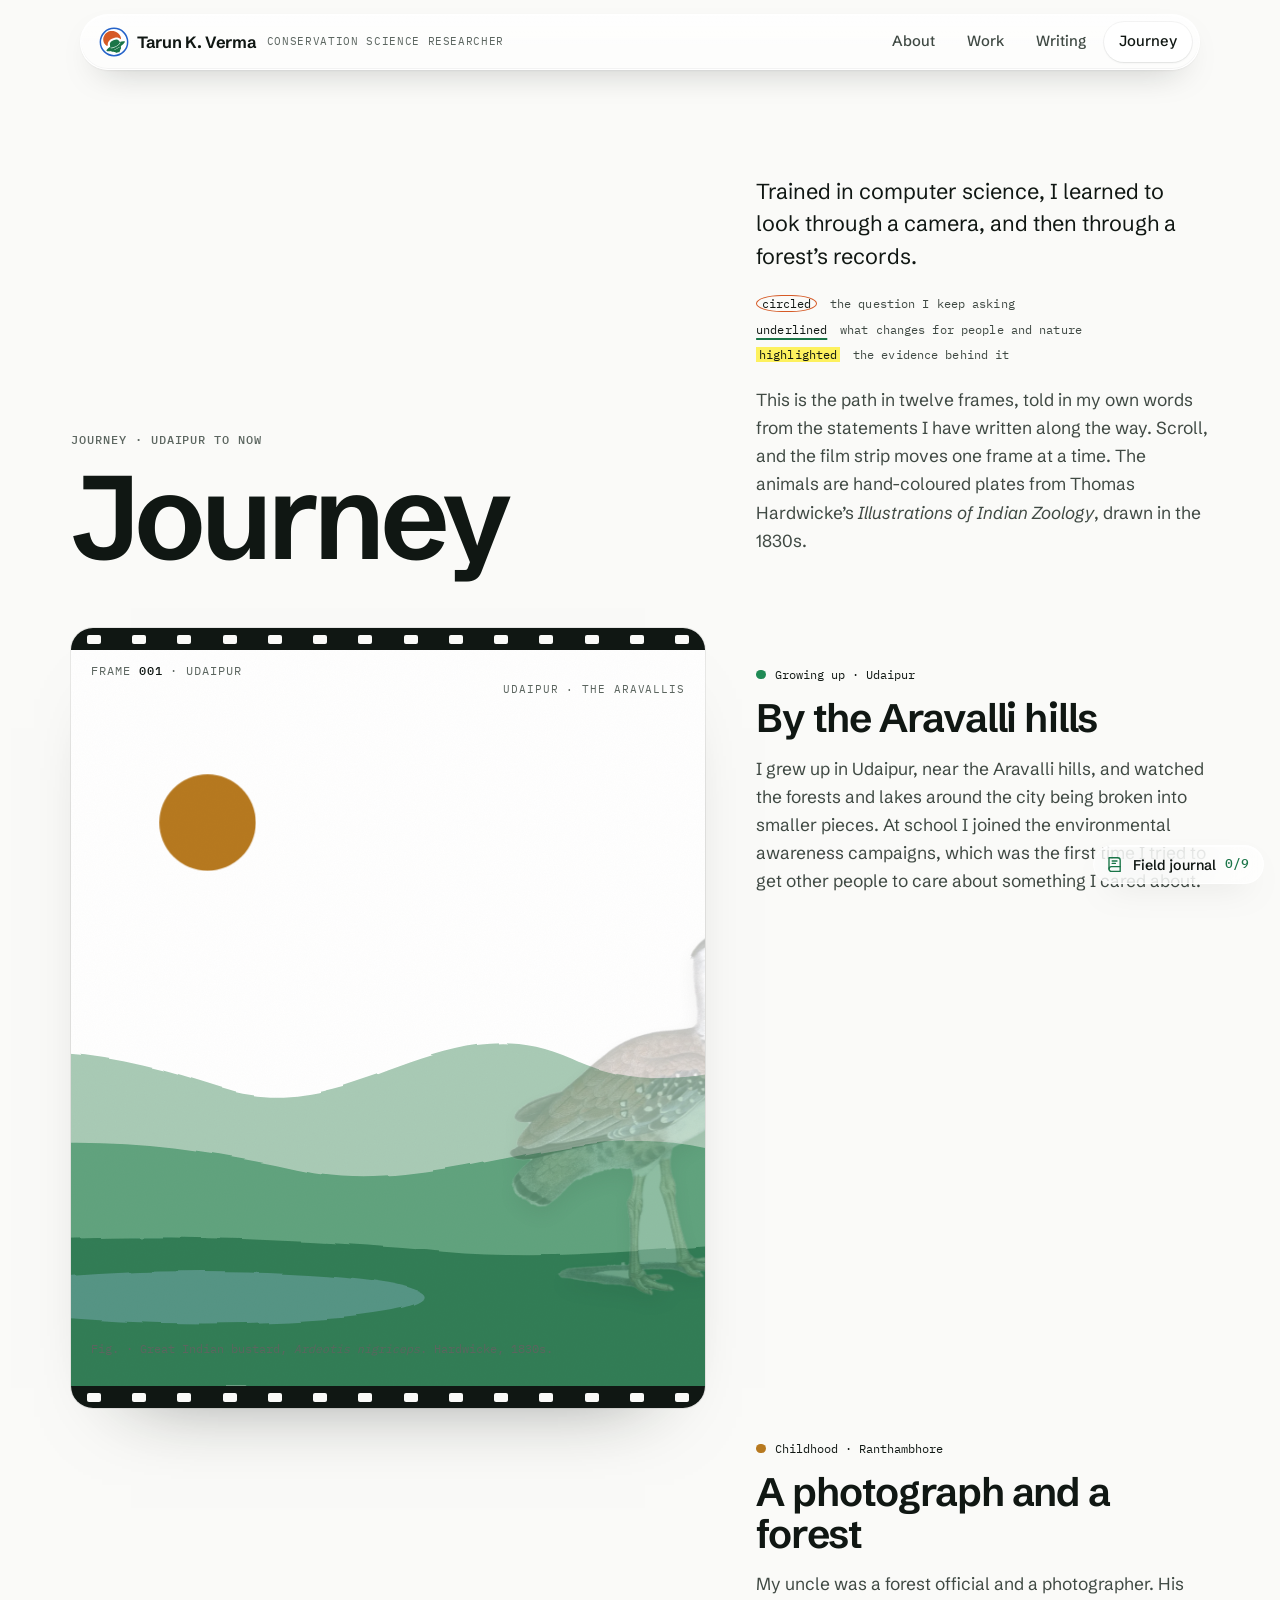
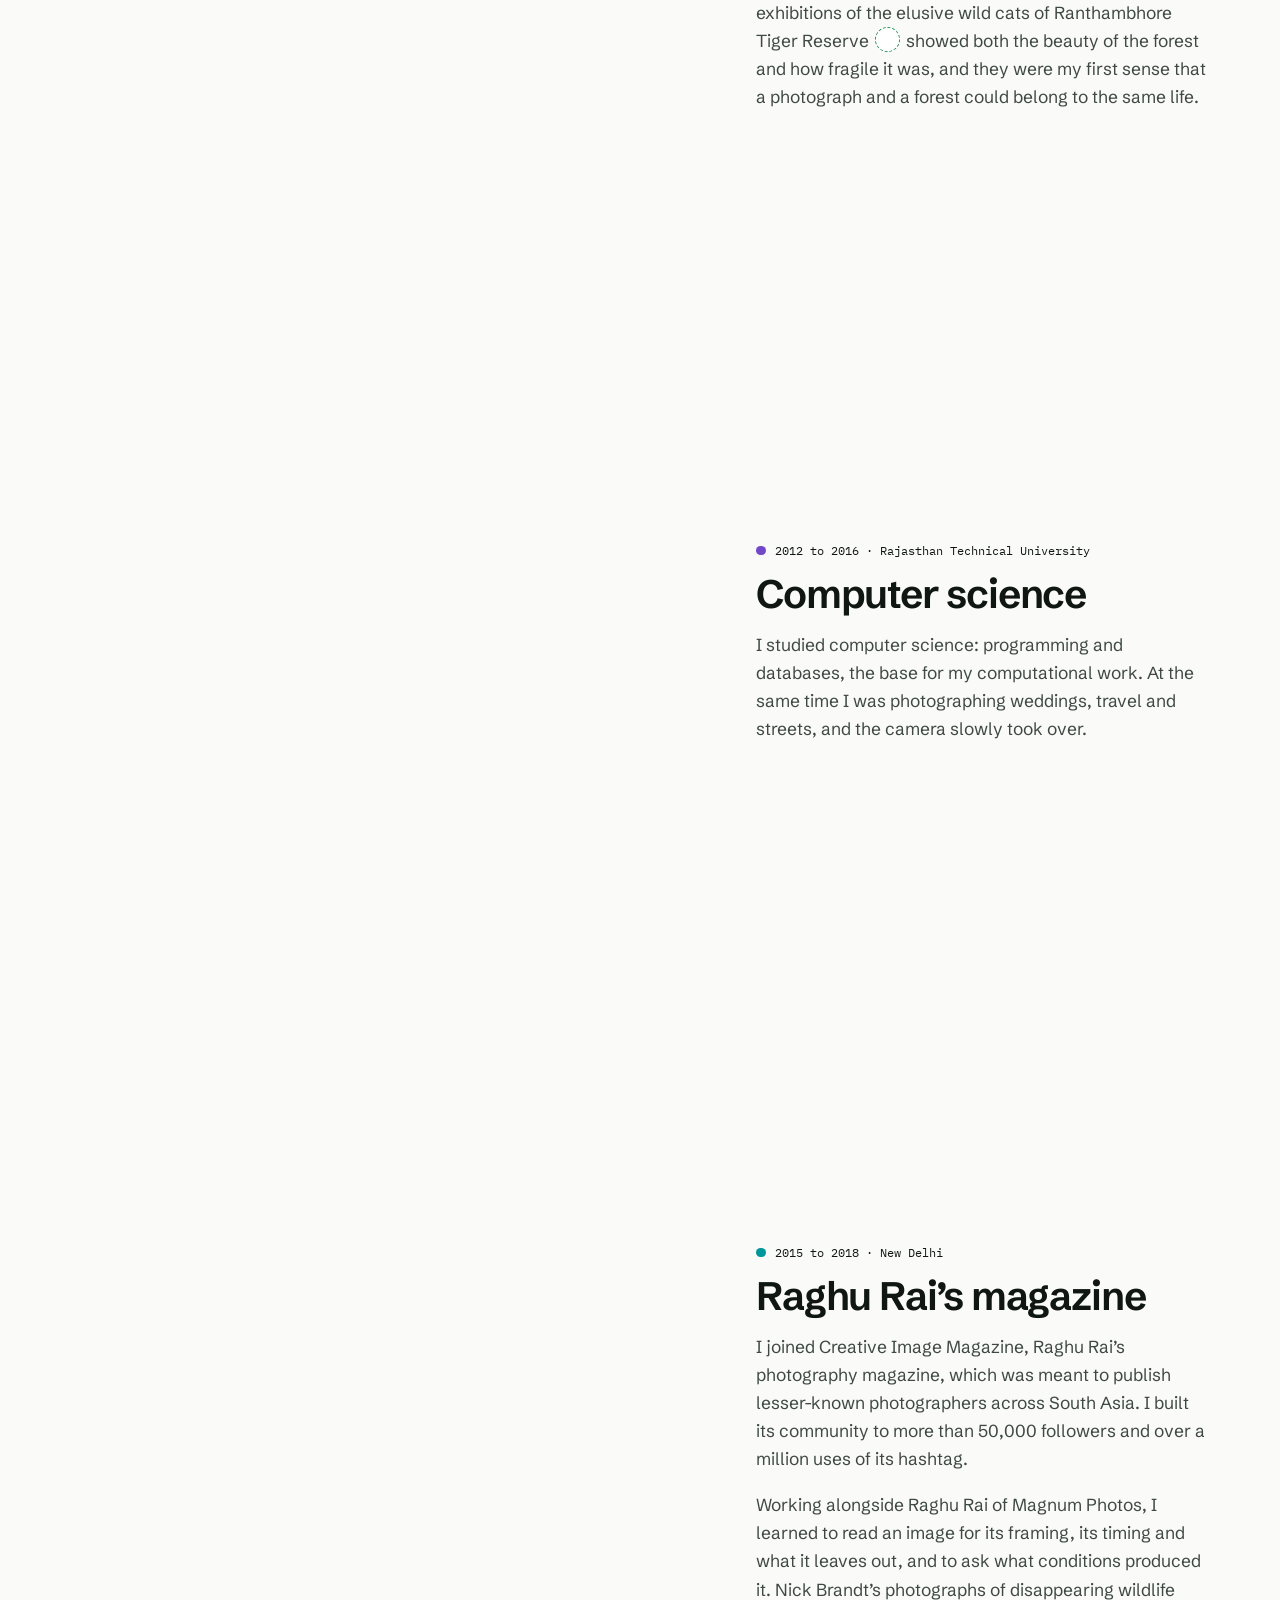
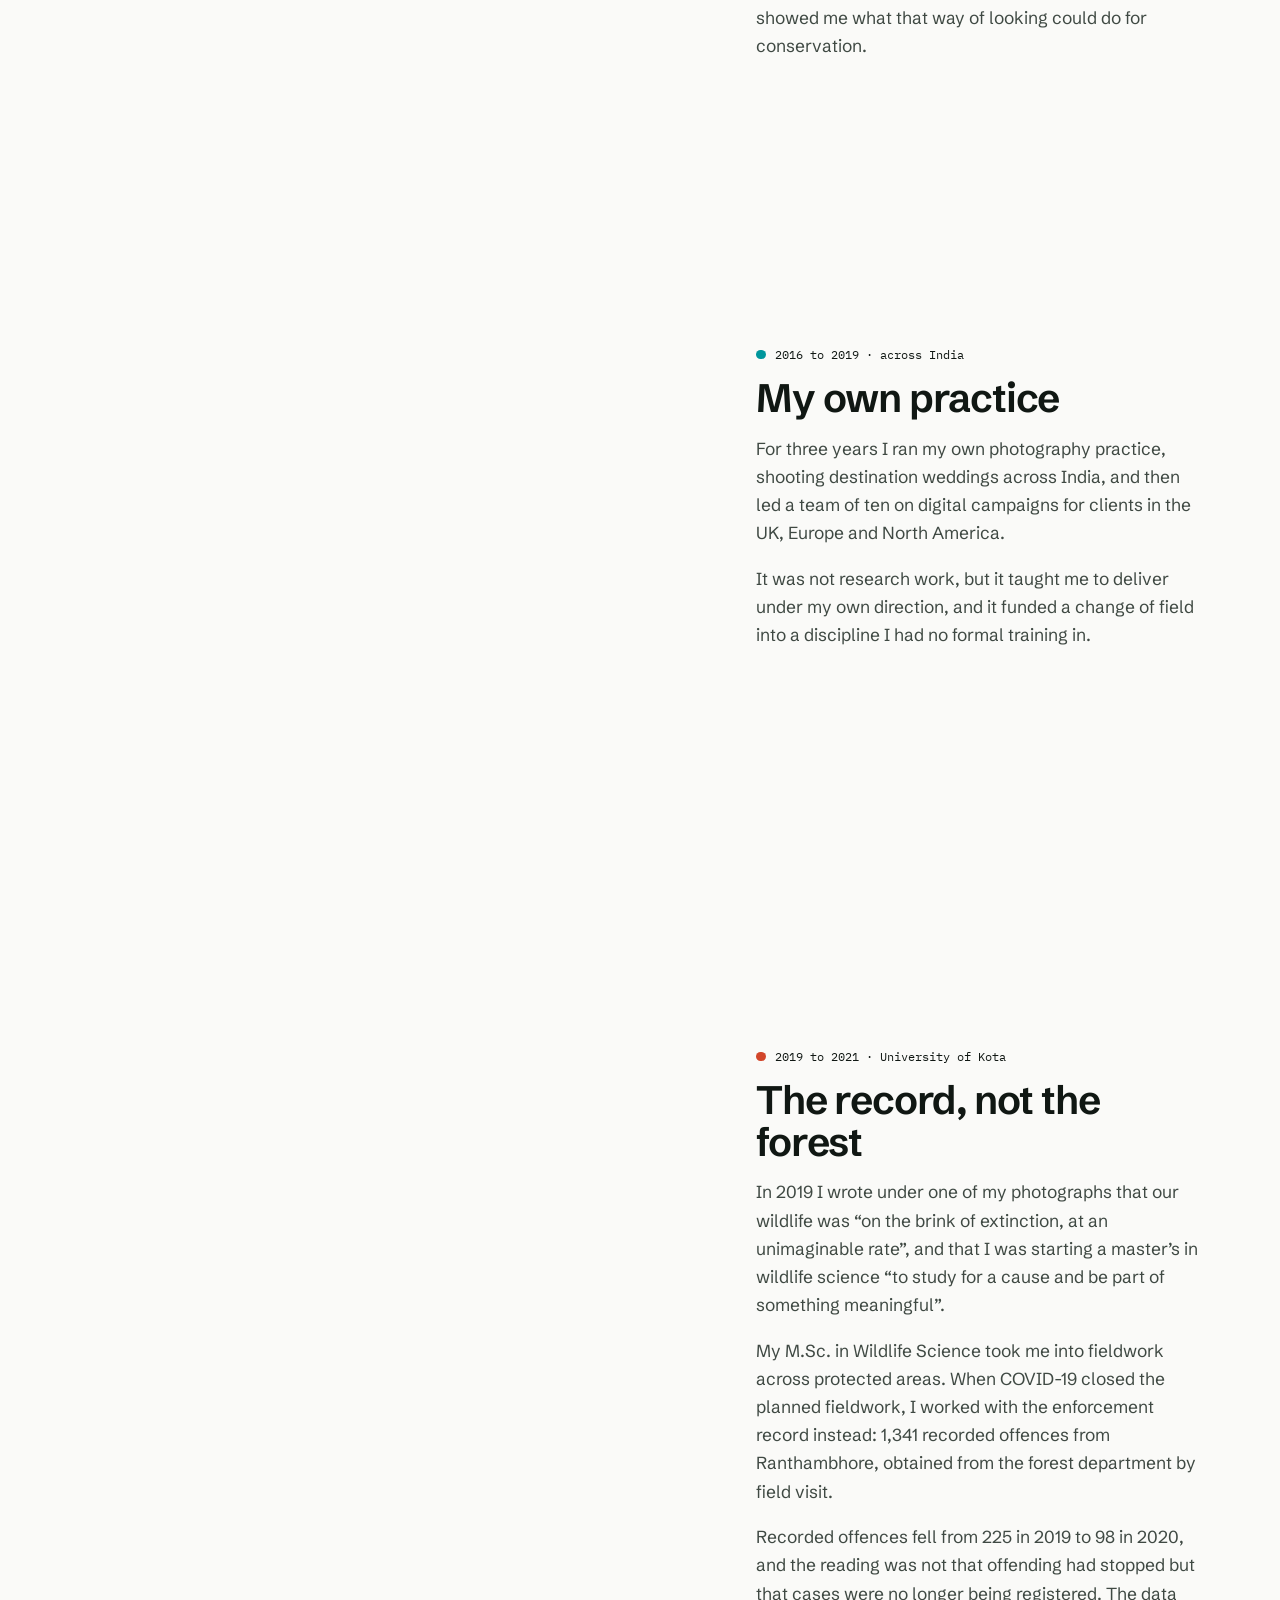
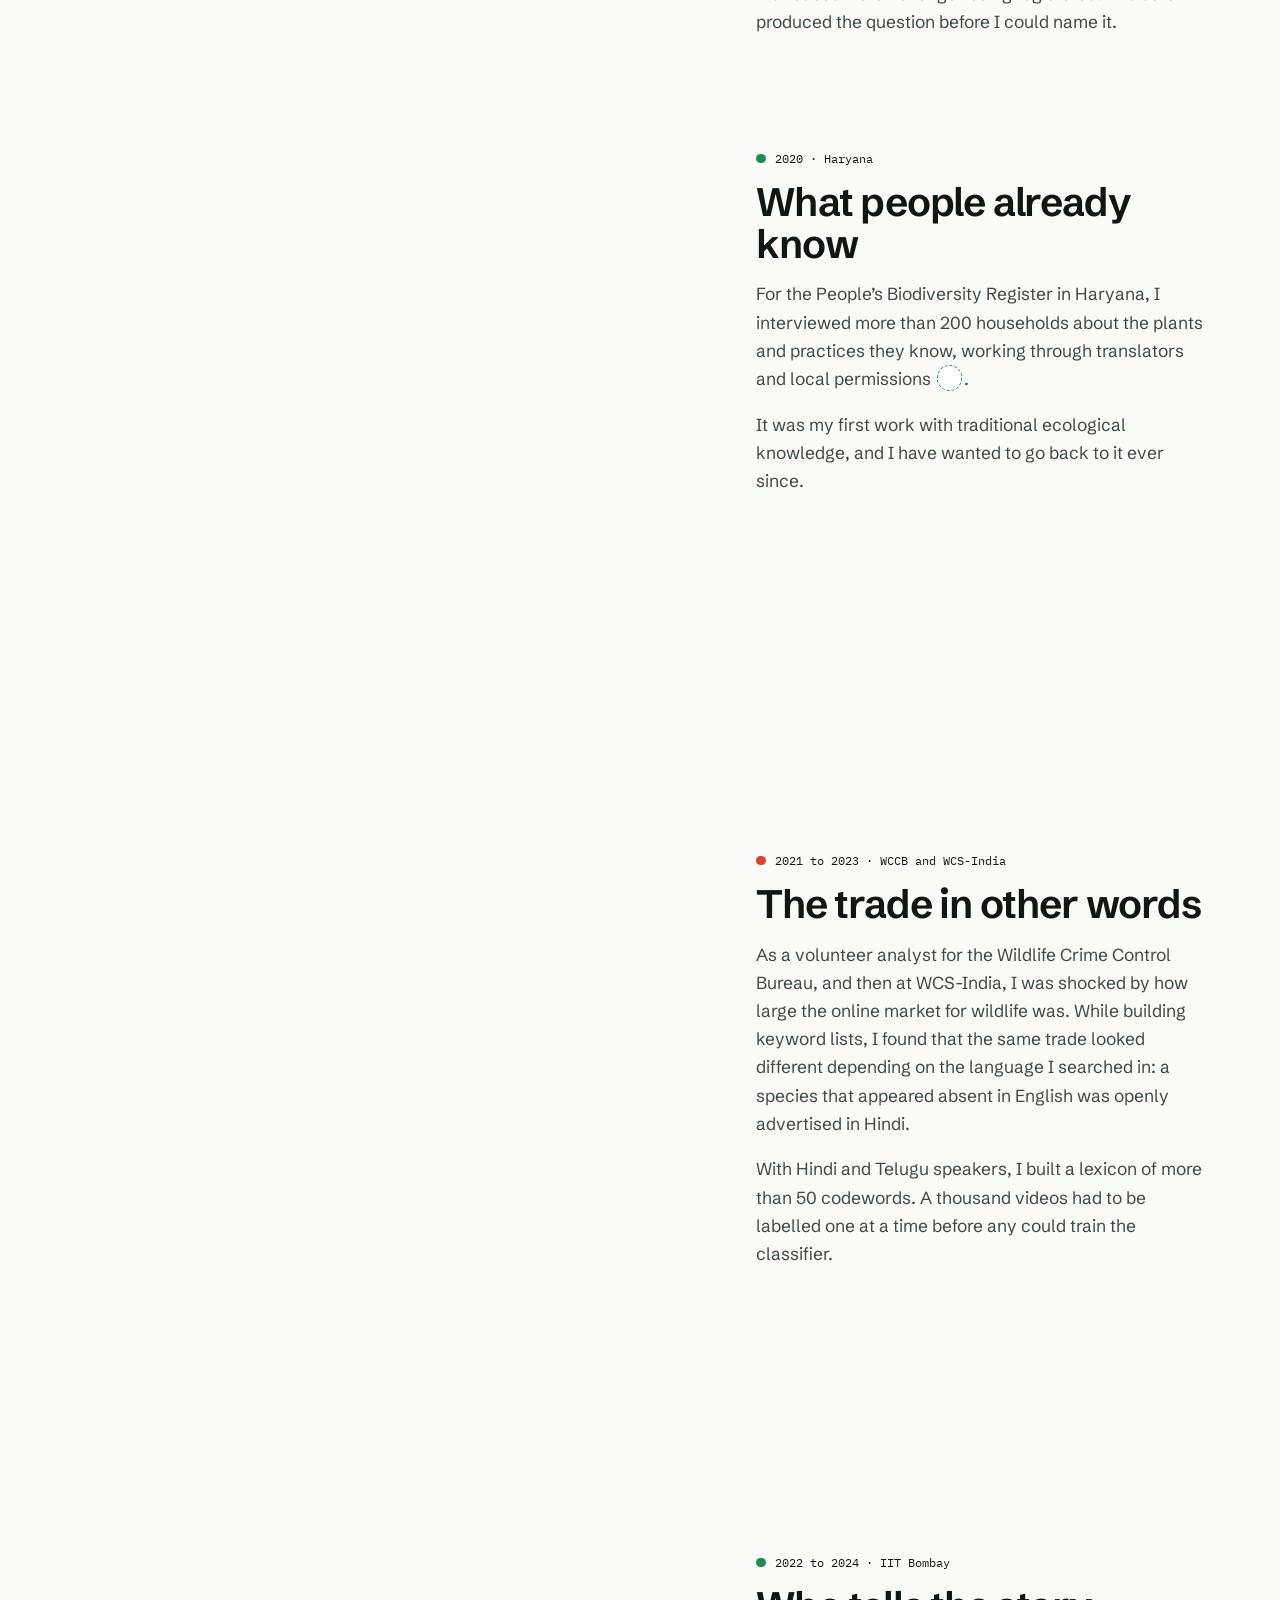
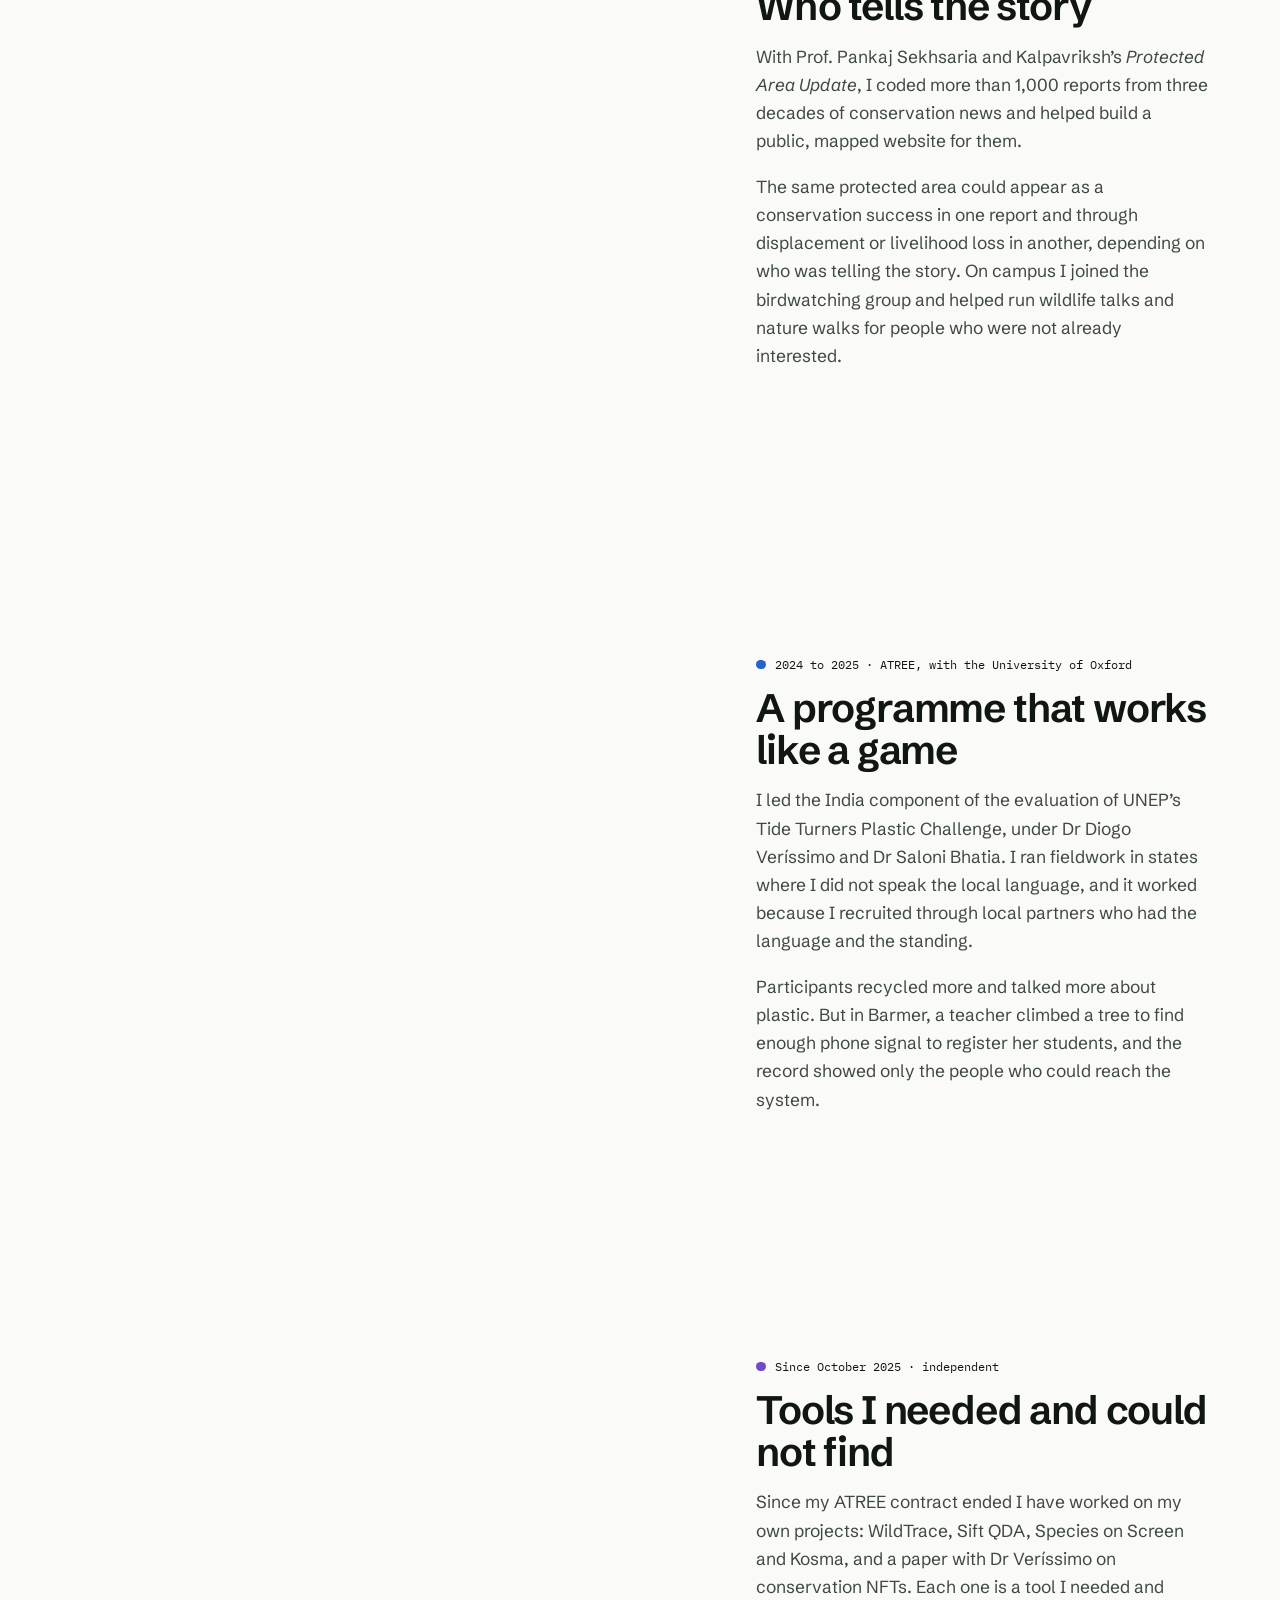
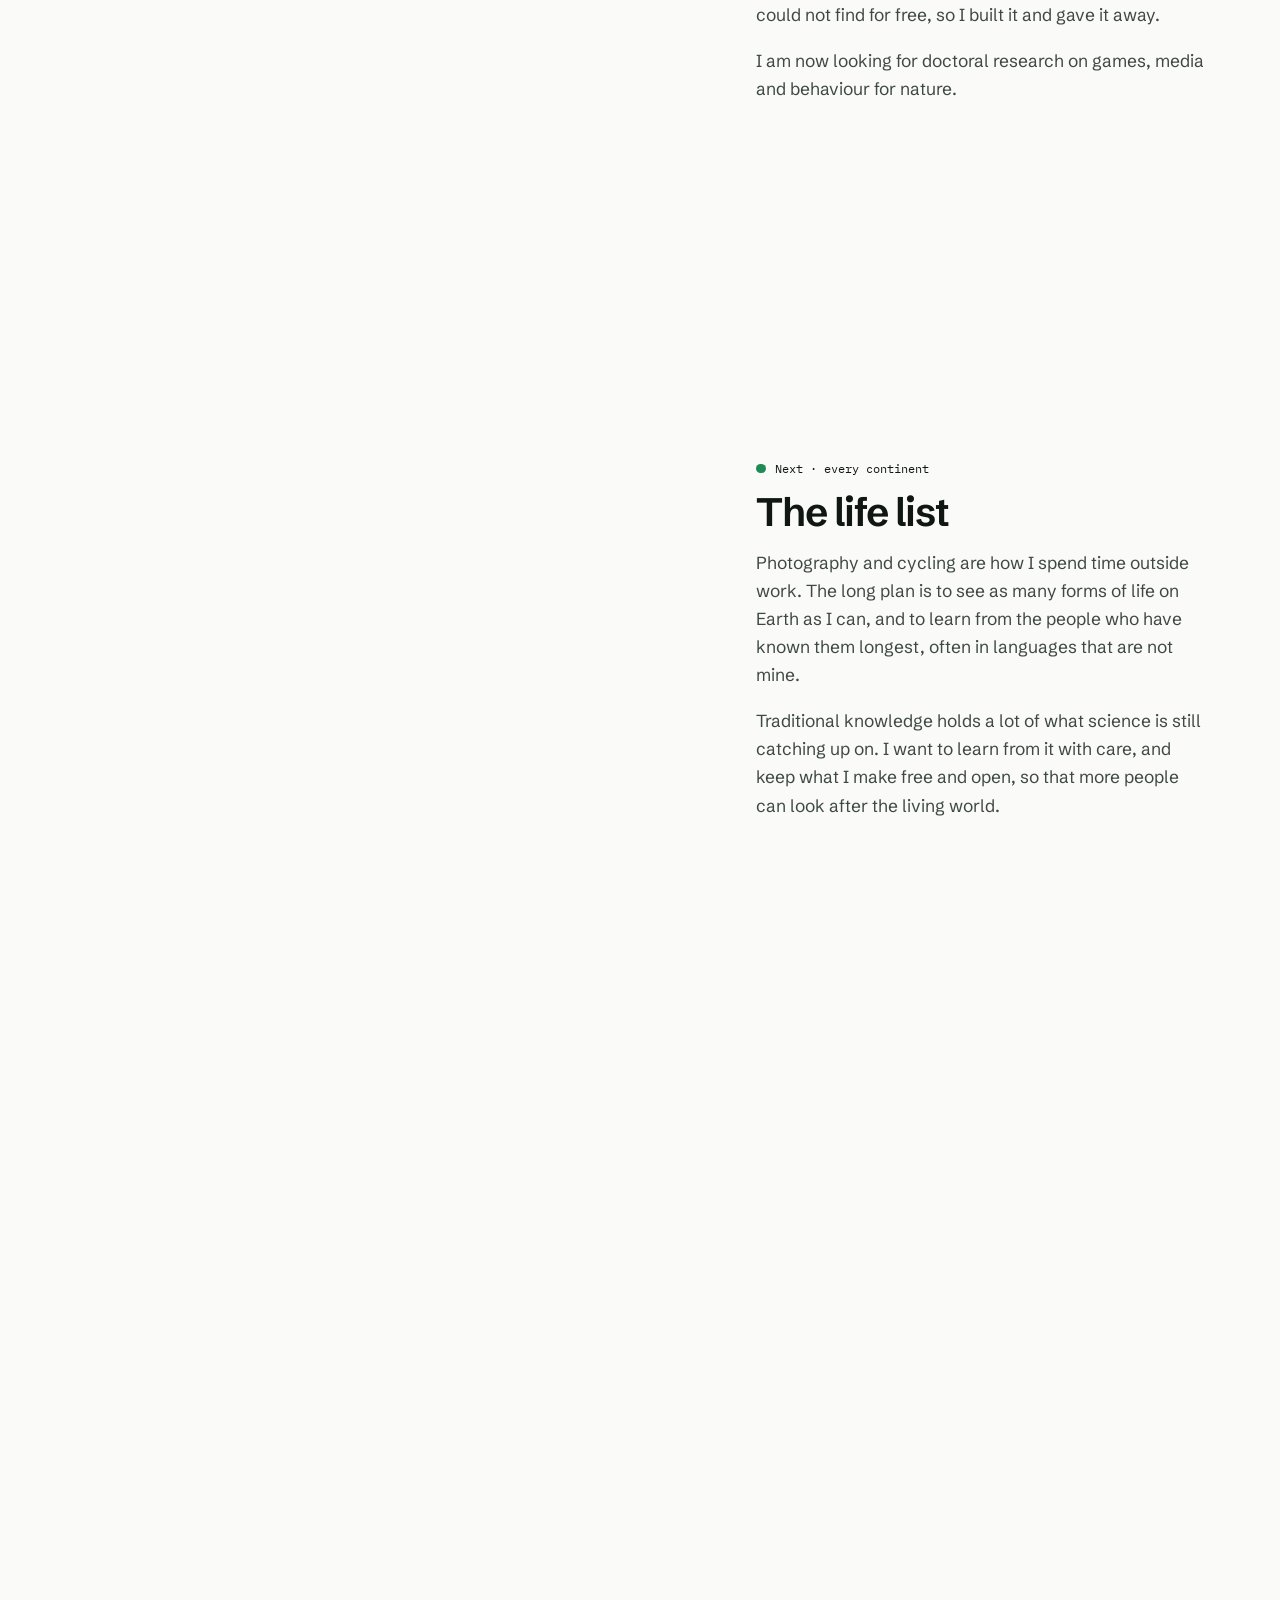
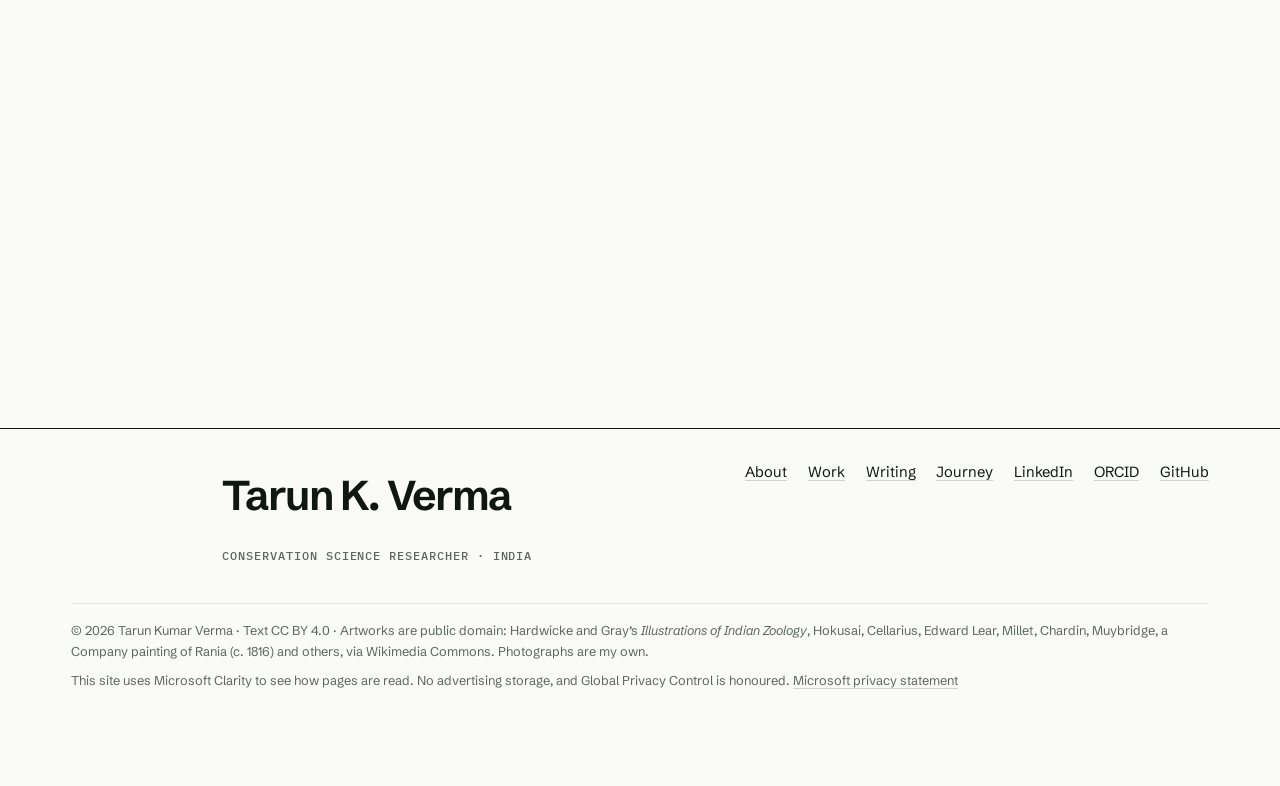
==== commit 3cd5bb95: "One meaning per mark, site-wide, with a key Circled (orange) is the question I keep asking; underlin" ====
--- a/journey/index.html
+++ b/journey/index.html
@@ -68,6 +68,7 @@
     </div>
     <div class="intro-copy">
       <p class="lede">Trained in computer science, I learned to look through a camera, and then through a forest’s records.</p>
+      <p class="marks-key" aria-label="How to read the marks on this site"><span><i class="k-circle">circled</i> the question I keep asking</span><span><i class="k-under">underlined</i> what changes for people and nature</span><span><i class="k-high">highlighted</i> the evidence behind it</span></p>
       <p>This is the path in twelve frames, told in my own words from the statements I have written along the way. Scroll, and the film strip moves one frame at a time. The animals are hand-coloured plates from Thomas Hardwicke’s <i>Illustrations of Indian Zoology</i>, drawn in the 1830s.</p>
     </div>
   </header>
@@ -253,7 +254,7 @@
         <h2>The record, not the forest</h2>
         <p>In 2019 I wrote under one of my photographs that our wildlife was “on the brink of extinction, at an unimaginable rate”, and that I was starting a master’s in wildlife science “to study for a cause and be part of something meaningful”.</p>
         <p>My M.Sc. in Wildlife Science took me into fieldwork across protected areas. When COVID-19 closed the planned fieldwork, I worked with the enforcement record instead: 1,341 recorded offences from Ranthambhore, obtained from the forest department by field visit.</p>
-        <p>Recorded offences fell from 225 in 2019 to 98 in 2020, and the reading was not that offending had stopped but that cases were no longer being registered. The data produced the question before I could name it.</p>
+        <p>Recorded offences fell from 225 in 2019 to 98 in 2020, and the reading was not that offending had stopped but that cases were no longer being registered. <span data-mark="circle">The data produced the question before I could name it</span>.</p>
       </article>
 
       <article class="chapter c-pau" data-scene="notebook" data-year="2020">
@@ -267,13 +268,13 @@
         <p class="when">2021 to 2023 · WCCB and WCS-India</p>
         <h2>The trade in other words</h2>
         <p>As a volunteer analyst for the Wildlife Crime Control Bureau, and then at WCS-India, I was shocked by how large the online market for wildlife was. While building keyword lists, I found that the same trade looked different depending on the language I searched in: a species that appeared absent in English was openly advertised in Hindi.</p>
-        <p>With Hindi and Telugu speakers, I built a lexicon of more than 50 codewords. A thousand videos had to be labelled one at a time before any could train the classifier.</p>
+        <p>With Hindi and Telugu speakers, I built a <span data-mark="highlight">lexicon of more than 50 codewords</span>. A thousand videos had to be labelled one at a time before any could train the classifier.</p>
       </article>
 
       <article class="chapter c-pau" data-scene="archive" data-year="2022">
         <p class="when">2022 to 2024 · IIT Bombay</p>
         <h2>Who tells the story</h2>
-        <p>With Prof. Pankaj Sekhsaria and Kalpavriksh’s <cite>Protected Area Update</cite>, I coded more than 1,000 reports from three decades of conservation news and helped build a public, mapped website for them.</p>
+        <p>With Prof. Pankaj Sekhsaria and Kalpavriksh’s <cite>Protected Area Update</cite>, I <span data-mark="highlight">coded more than 1,000 reports</span> from three decades of conservation news and helped build a public, mapped website for them.</p>
         <p>The same protected area could appear as a conservation success in one report and through displacement or livelihood loss in another, depending on who was telling the story. On campus I joined the birdwatching group and helped run wildlife talks and nature walks for people who were not already interested.</p>
       </article>
 
@@ -281,7 +282,7 @@
         <p class="when">2024 to 2025 · ATREE, with the University of Oxford</p>
         <h2>A programme that works like a game</h2>
         <p>I led the India component of the evaluation of UNEP’s Tide Turners Plastic Challenge, under Dr Diogo Veríssimo and Dr Saloni Bhatia. I ran fieldwork in states where I did not speak the local language, and it worked because I recruited through local partners who had the language and the standing.</p>
-        <p>Participants recycled more and talked more about plastic. But in Barmer, a teacher climbed a tree to find enough phone signal to register her students, and the record showed only the people who could reach the system.</p>
+        <p>Participants recycled more and talked more about plastic. But in Barmer, a teacher climbed a tree to find enough phone signal to register her students, and <span data-mark="circle">the record showed only the people who could reach the system</span>.</p>
       </article>
 
       <article class="chapter c-sift" data-scene="tools" data-year="2025">
--- a/assets/css/site.css
+++ b/assets/css/site.css
@@ -501,3 +501,54 @@
 .foot-brand .foot-name, .foot-brand .foot-role { margin: 0; }
 @media (max-width: 440px) { .wordmark .brand-mark { width: 24px; height: 24px; } .wordmark { gap: .45rem; } }
 @media (max-width: 370px) { .wordmark b { display: none; } }
+
+/* Field journal: every hidden species explains itself */
+.spot { position: relative; overflow: visible; }
+.spot-face { position: absolute; inset: 0; border-radius: 50%; overflow: hidden; display: grid; place-items: center; }
+.spot:hover { transform: none; }
+.spot:hover .spot-face { transform: scale(1.12) rotate(-6deg); }
+.spot-face { transition: transform .25s var(--ease); }
+.spot-tip { position: absolute; z-index: 30; bottom: calc(100% + 12px); left: 50%; width: 12.5rem; padding: .7rem .8rem .75rem; border-radius: 14px; background: #fff; border: 1px solid var(--rule); box-shadow: 0 22px 44px -22px rgba(16,23,19,.45); display: grid; justify-items: center; text-align: center; gap: .1rem; font-family: var(--sans); font-size: .8rem; line-height: 1.3; color: var(--ink-2); opacity: 0; visibility: hidden; transform: translate(-50%, 6px); transition: opacity .2s var(--ease), transform .25s var(--ease), visibility 0s .25s; pointer-events: none; }
+.spot-tip::after { content: ""; position: absolute; top: 100%; left: 50%; margin-left: -7px; border: 7px solid transparent; border-top-color: #fff; }
+.spot-tip img { width: 96px; height: 96px; object-fit: contain; margin-bottom: .3rem; }
+.spot-tip b { color: var(--ink); font-weight: 640; font-size: .88rem; }
+.spot-tip i { font-family: var(--serif); color: var(--ink-3); }
+.spot-tip em { font-style: normal; font-family: var(--mono); font-size: .66rem; color: var(--brand); margin-top: .35rem; letter-spacing: .02em; }
+.spot[aria-pressed="true"] .spot-tip em::before { content: "In your journal · "; }
+.spot:hover .spot-tip, .spot:focus-visible .spot-tip { opacity: 1; visibility: visible; transform: translate(-50%, 0); transition: opacity .2s var(--ease), transform .25s var(--ease); }
+@media (hover: none) { .spot-tip { display: none; } }
+.journal .found { display: grid; grid-template-columns: 5.5rem 1fr; gap: .9rem; align-items: center; padding: .8rem; margin: 0 0 1.1rem; border-radius: 16px; background: var(--brand-wash, #E9F3EC); animation: pop .5s var(--ease); }
+.journal .found-img { width: 5.5rem; height: 5.5rem; border-radius: 50%; background: #fff; display: grid; place-items: center; overflow: hidden; border: 2px solid var(--brand); }
+.journal .found-img img { width: 120%; max-width: none; height: auto; }
+.journal .found-lab { margin: 0 0 .15rem; font-family: var(--mono); font-size: .68rem; letter-spacing: .06em; text-transform: uppercase; color: var(--brand); }
+.journal .found b { display: block; font-size: 1.02rem; color: var(--ink); }
+.journal .found i { display: block; font-family: var(--serif); color: var(--ink-3); font-size: .9rem; }
+.journal .found p:last-child { margin: .35rem 0 0; font-size: .82rem; color: var(--ink-2); }
+.journal li.just .g { box-shadow: 0 0 0 4px var(--brand-wash, #E9F3EC); animation: pop .6s var(--ease); }
+.journal li { grid-template-columns: 3rem 1fr; }
+.journal .g { width: 3rem; height: 3rem; }
+.spot-tip .why, .journal .why { display: inline-block; margin-top: .3rem; padding: .12rem .5rem; border-radius: 999px; background: var(--brand-wash, #E9F3EC); color: var(--brand); font-family: var(--mono); font-size: .64rem; letter-spacing: .04em; text-transform: uppercase; }
+.journal li .why { margin: .1rem 0 .25rem; }
+.journal li:not(.seen) .why { filter: none; opacity: .75; }
+.journal .how b { color: var(--ink); }
+/* phones: bigger, gently pulsing circles so they read as something to tap */
+@media (hover: none) {
+  .spot { width: 2.2em; height: 2.2em; }
+  .spot:not([aria-pressed="true"])::after { content: ""; position: absolute; inset: -4px; border-radius: 50%; border: 2px solid var(--brand-bright); opacity: 0; animation: ring 2.8s var(--ease) infinite; }
+}
+@keyframes ring { 0% { transform: scale(.9); opacity: .7; } 70%, 100% { transform: scale(1.35); opacity: 0; } }
+.journal-hint { position: fixed; z-index: 42; right: 16px; bottom: 70px; max-width: min(19rem, calc(100vw - 32px)); margin: 0; padding: .75rem 2.2rem .75rem .9rem; border-radius: 14px; background: var(--ink); color: #fff; font-size: .84rem; line-height: 1.4; box-shadow: 0 20px 40px -20px rgba(16,23,19,.6); opacity: 0; transform: translateY(8px); transition: opacity .35s var(--ease), transform .35s var(--ease); pointer-events: none; }
+.journal-hint.on { opacity: 1; transform: none; pointer-events: auto; }
+.journal-hint::after { content: ""; position: absolute; top: 100%; right: 28px; border: 7px solid transparent; border-top-color: var(--ink); }
+.journal-hint button { position: absolute; top: .45rem; right: .5rem; background: none; border: 0; color: #fff; opacity: .7; cursor: pointer; font-size: .85rem; }
+@media (max-width: 640px) { .journal-hint { right: 12px; bottom: 62px; } }
+@media (prefers-reduced-motion: reduce) { .spot::after { animation: none !important; } }
+
+/* The three marks, one meaning each, in the brand's three inks */
+:root { --mark-q: #D65A26; --mark-u: #1A7548; }
+.marks-key { display: flex; flex-wrap: wrap; gap: .45rem 1.3rem; margin: 1.2rem 0 0; font-family: var(--mono); font-size: .72rem; color: var(--ink-3); letter-spacing: .01em; }
+.marks-key i { font-style: normal; color: var(--ink); margin-right: .35rem; }
+.marks-key .k-circle { padding: 0 .4em; border: 1.6px solid var(--mark-q); border-radius: 50% / 60%; }
+.marks-key .k-under { text-decoration: underline 2px var(--mark-u); text-underline-offset: 4px; }
+.marks-key .k-high { background: var(--fluoro); padding: 0 .25em; }
+.marks-key { margin-bottom: 1.3rem; }
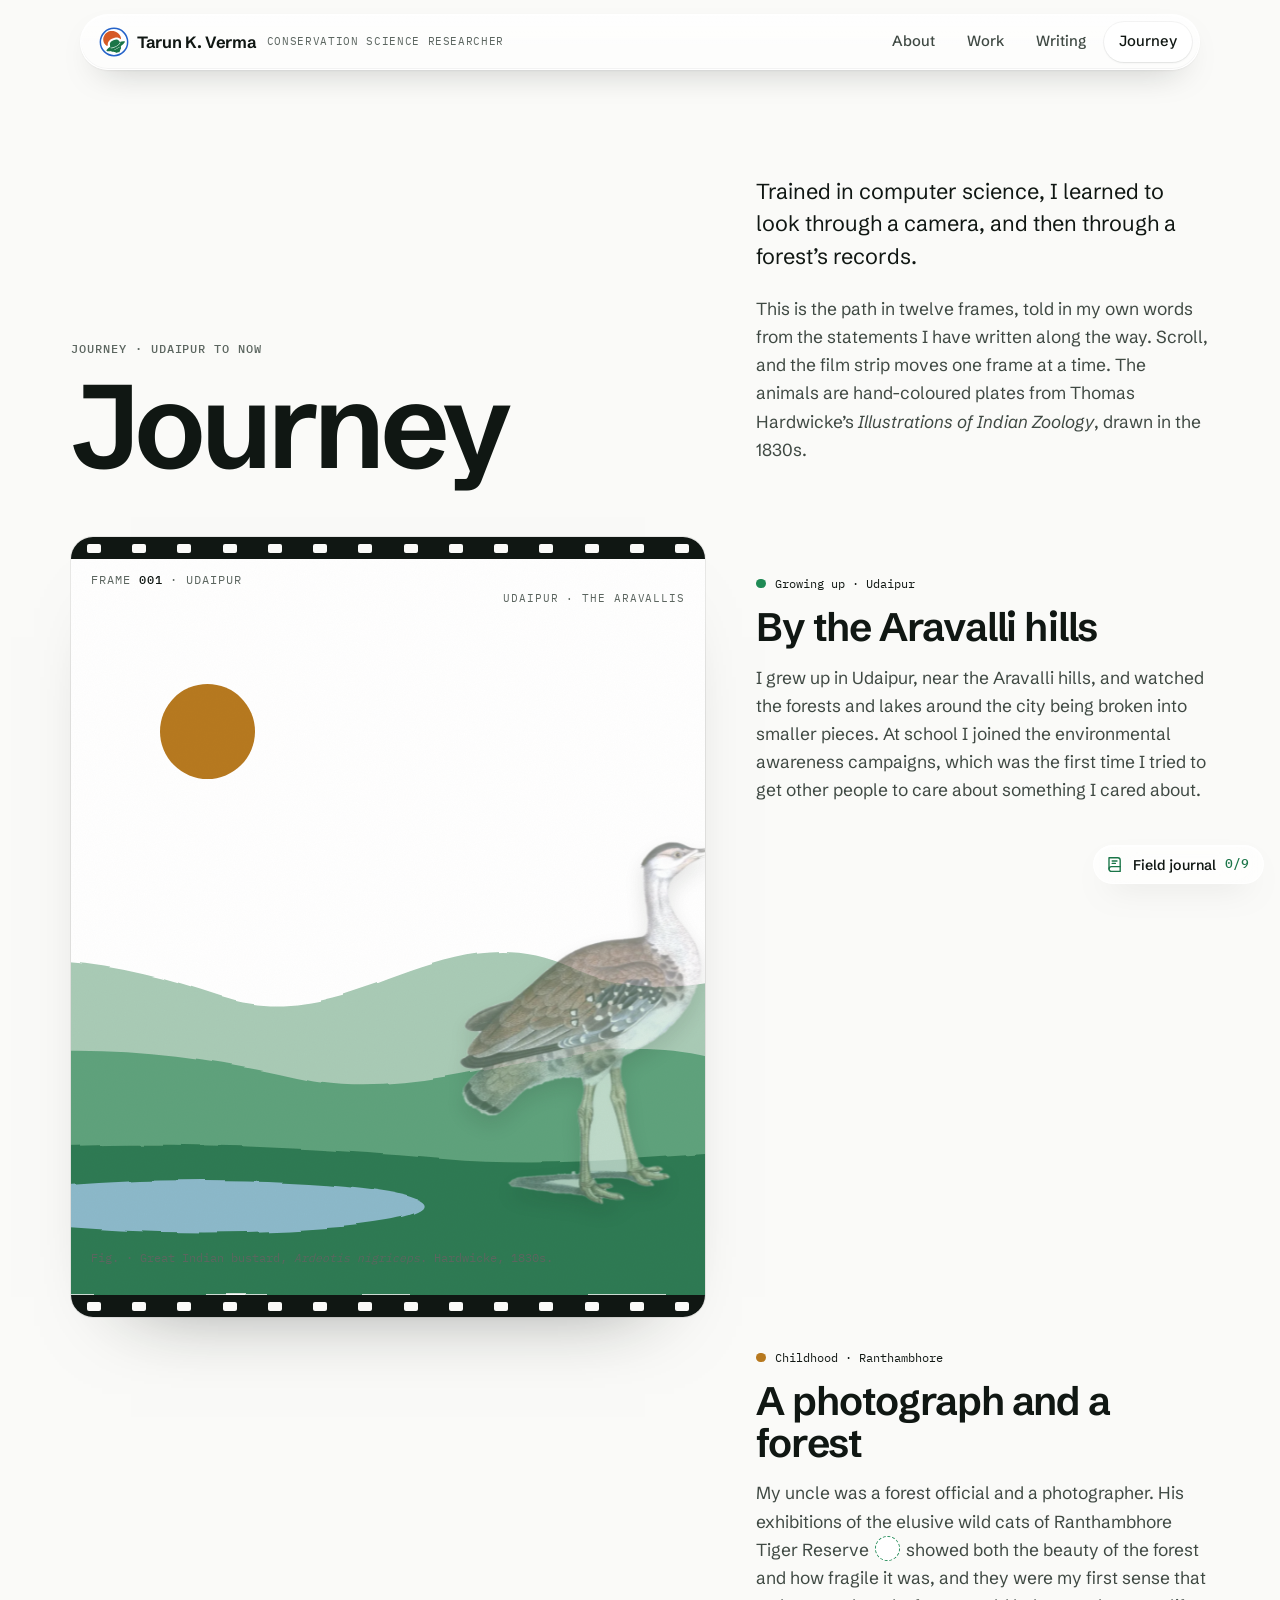
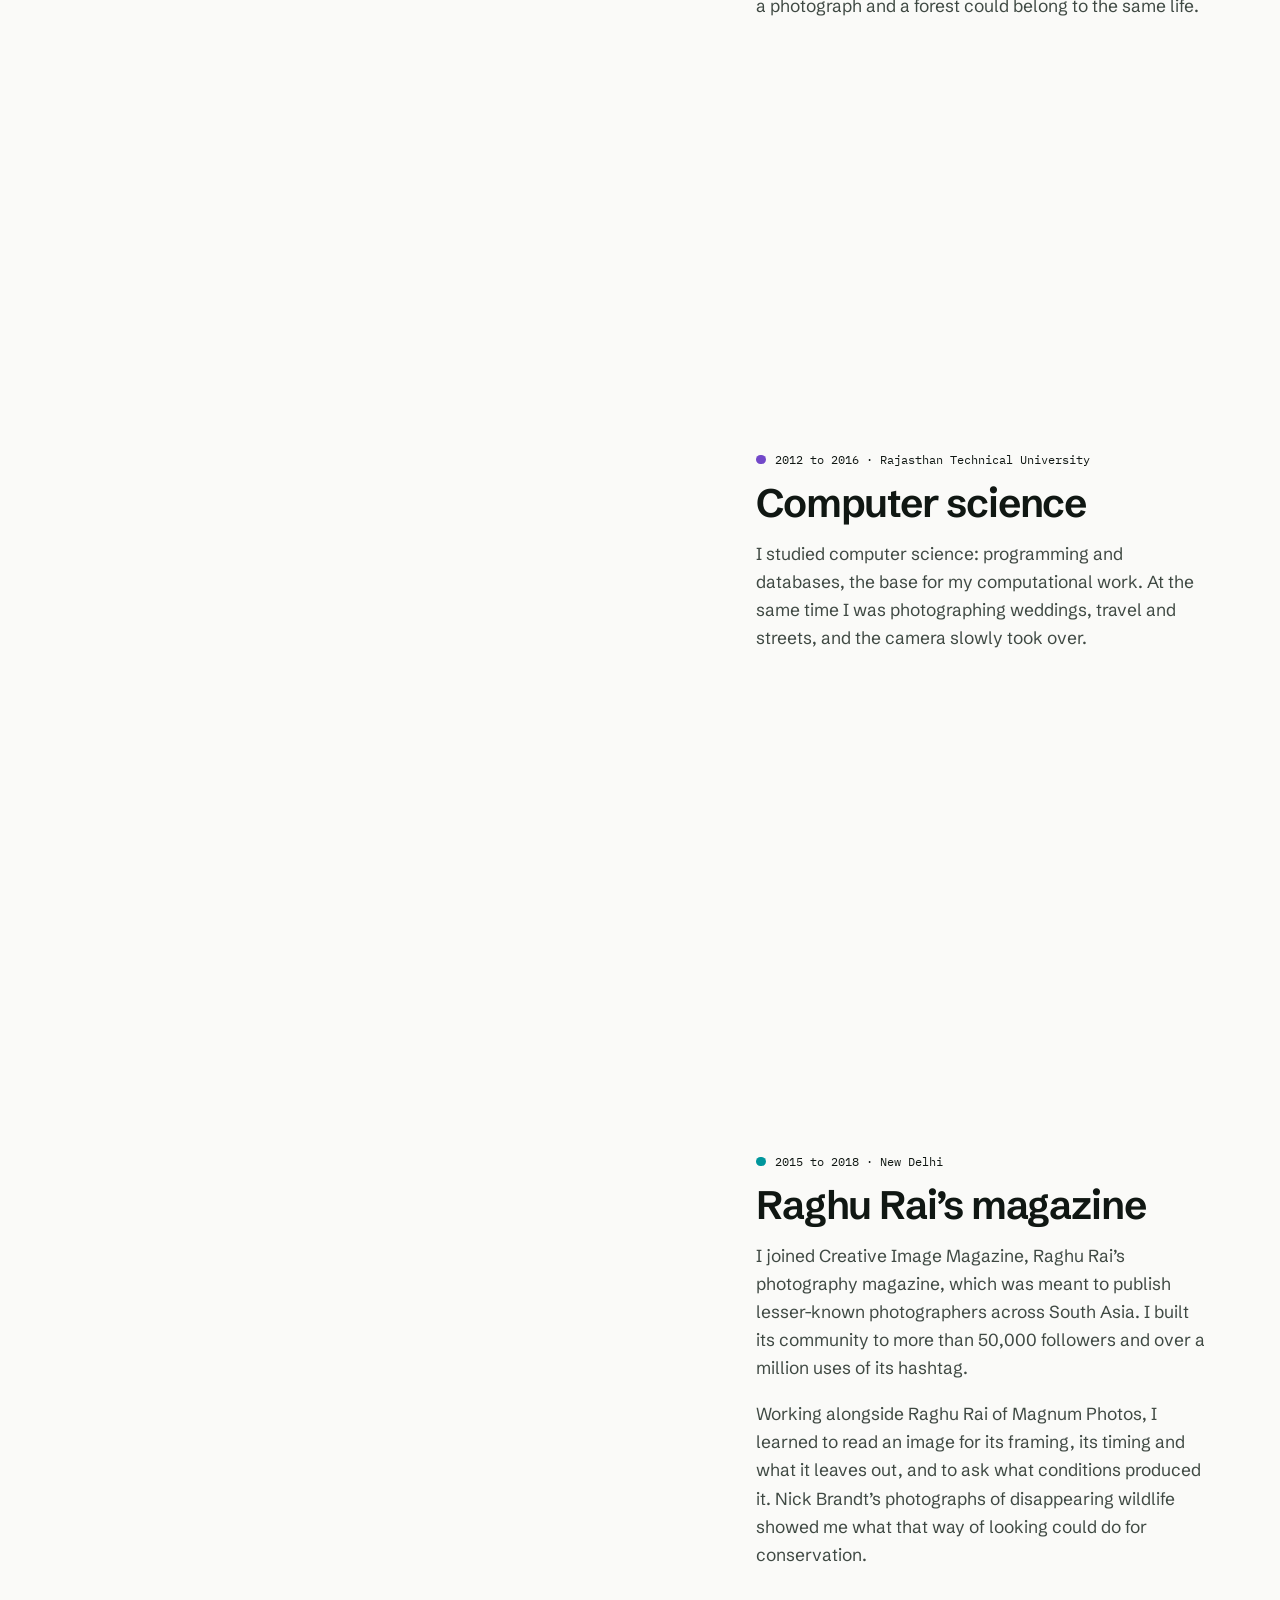
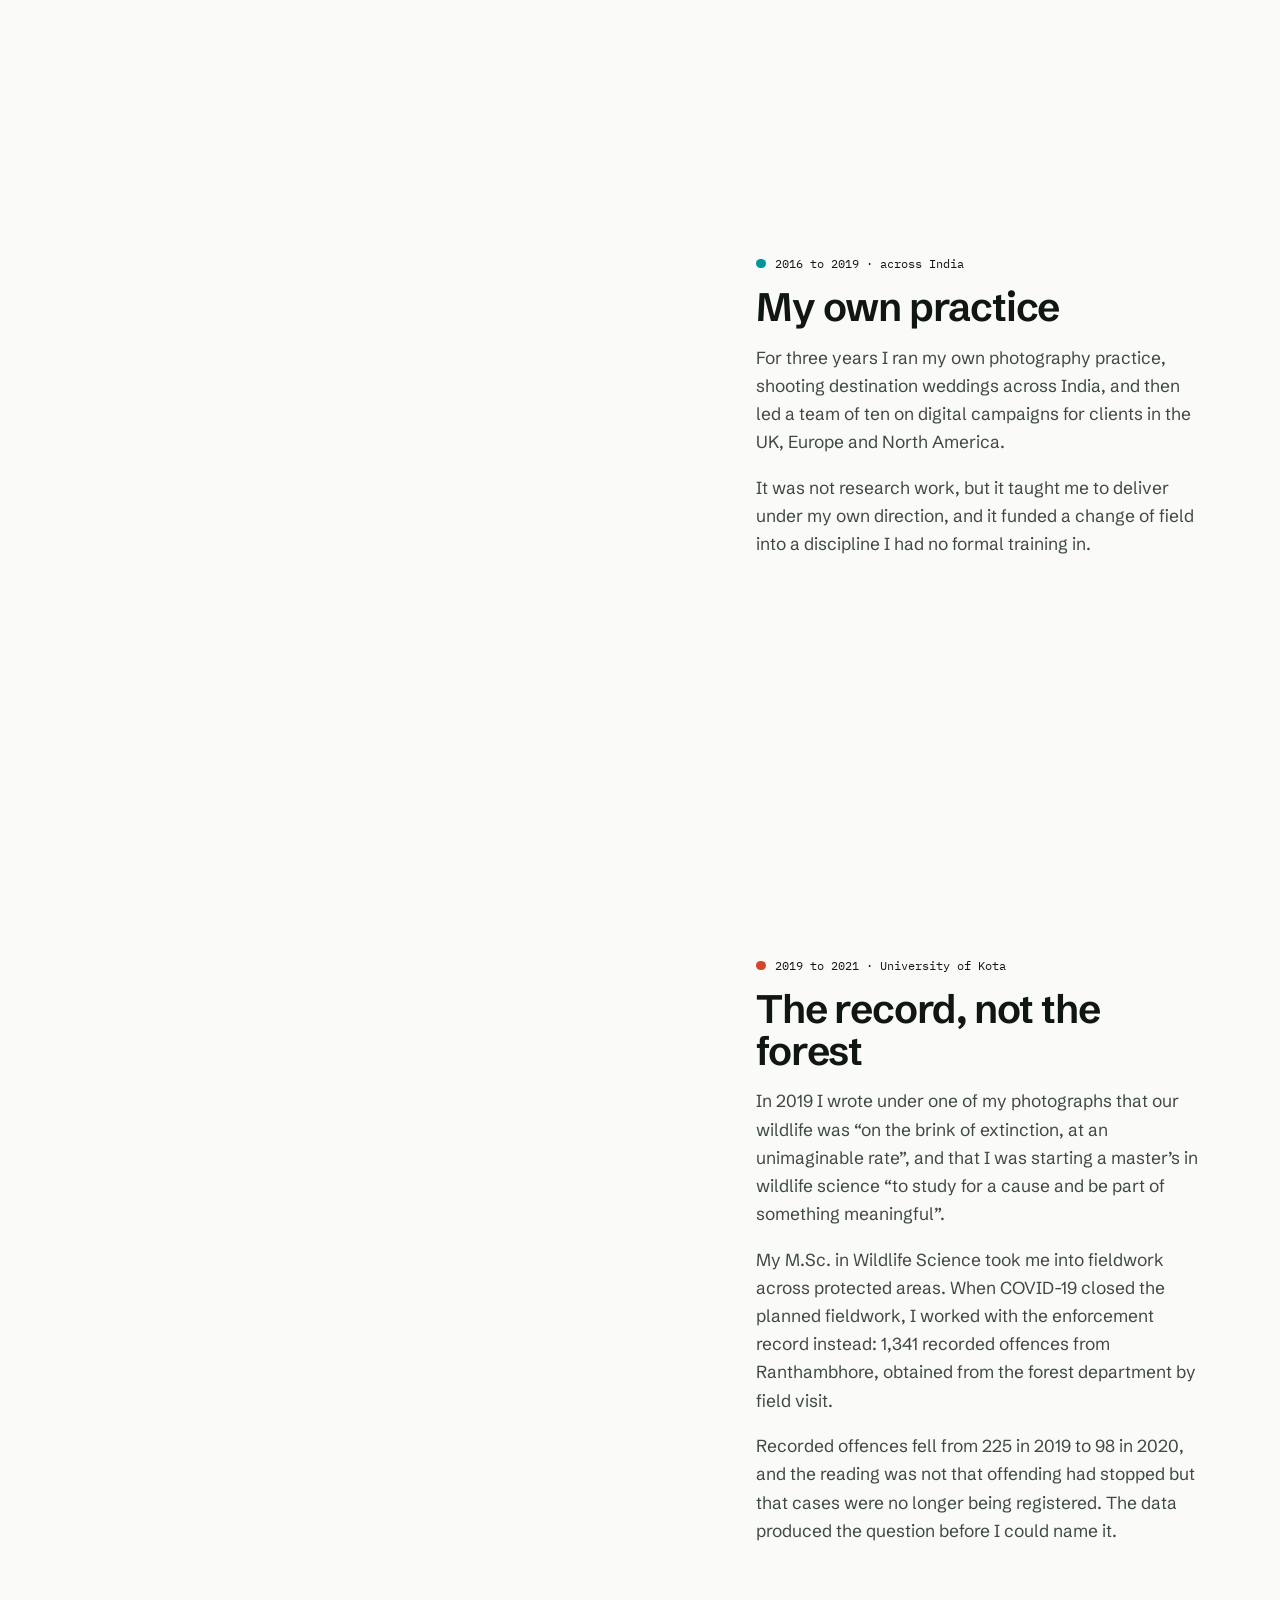
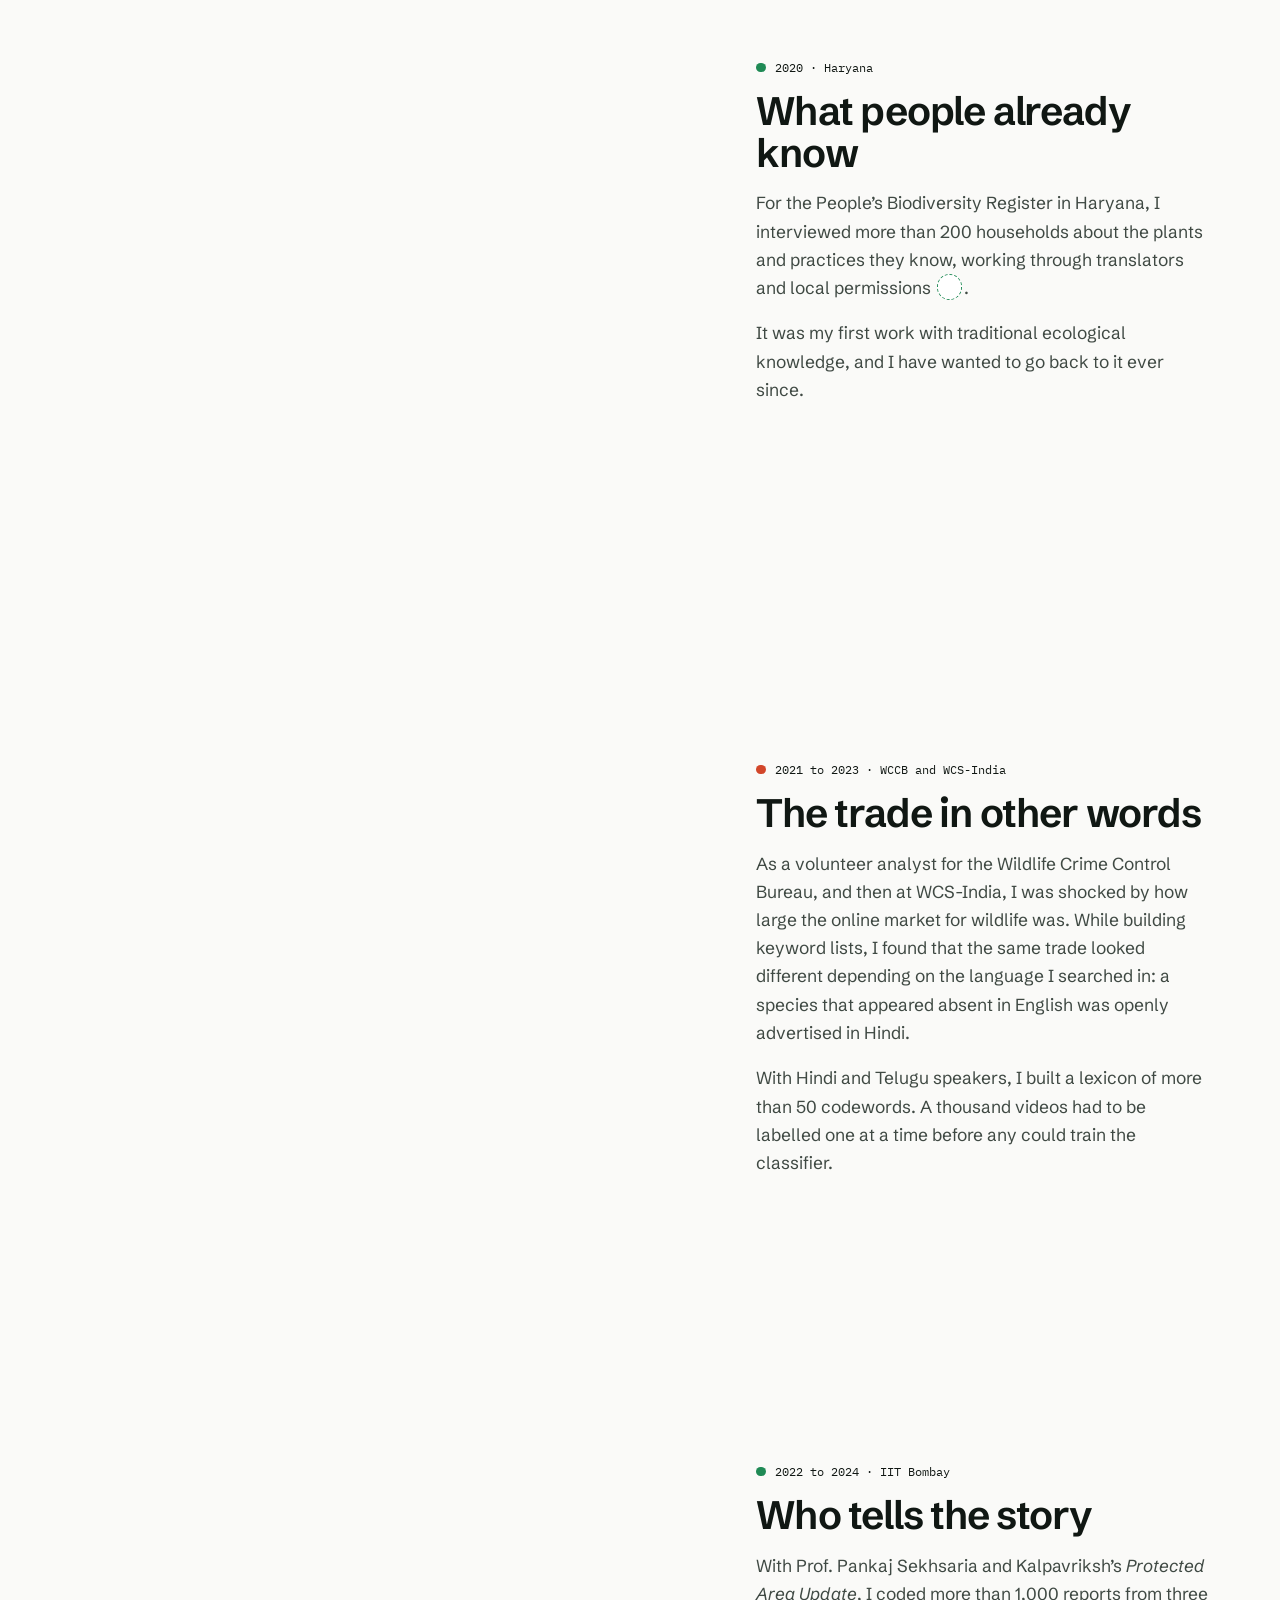
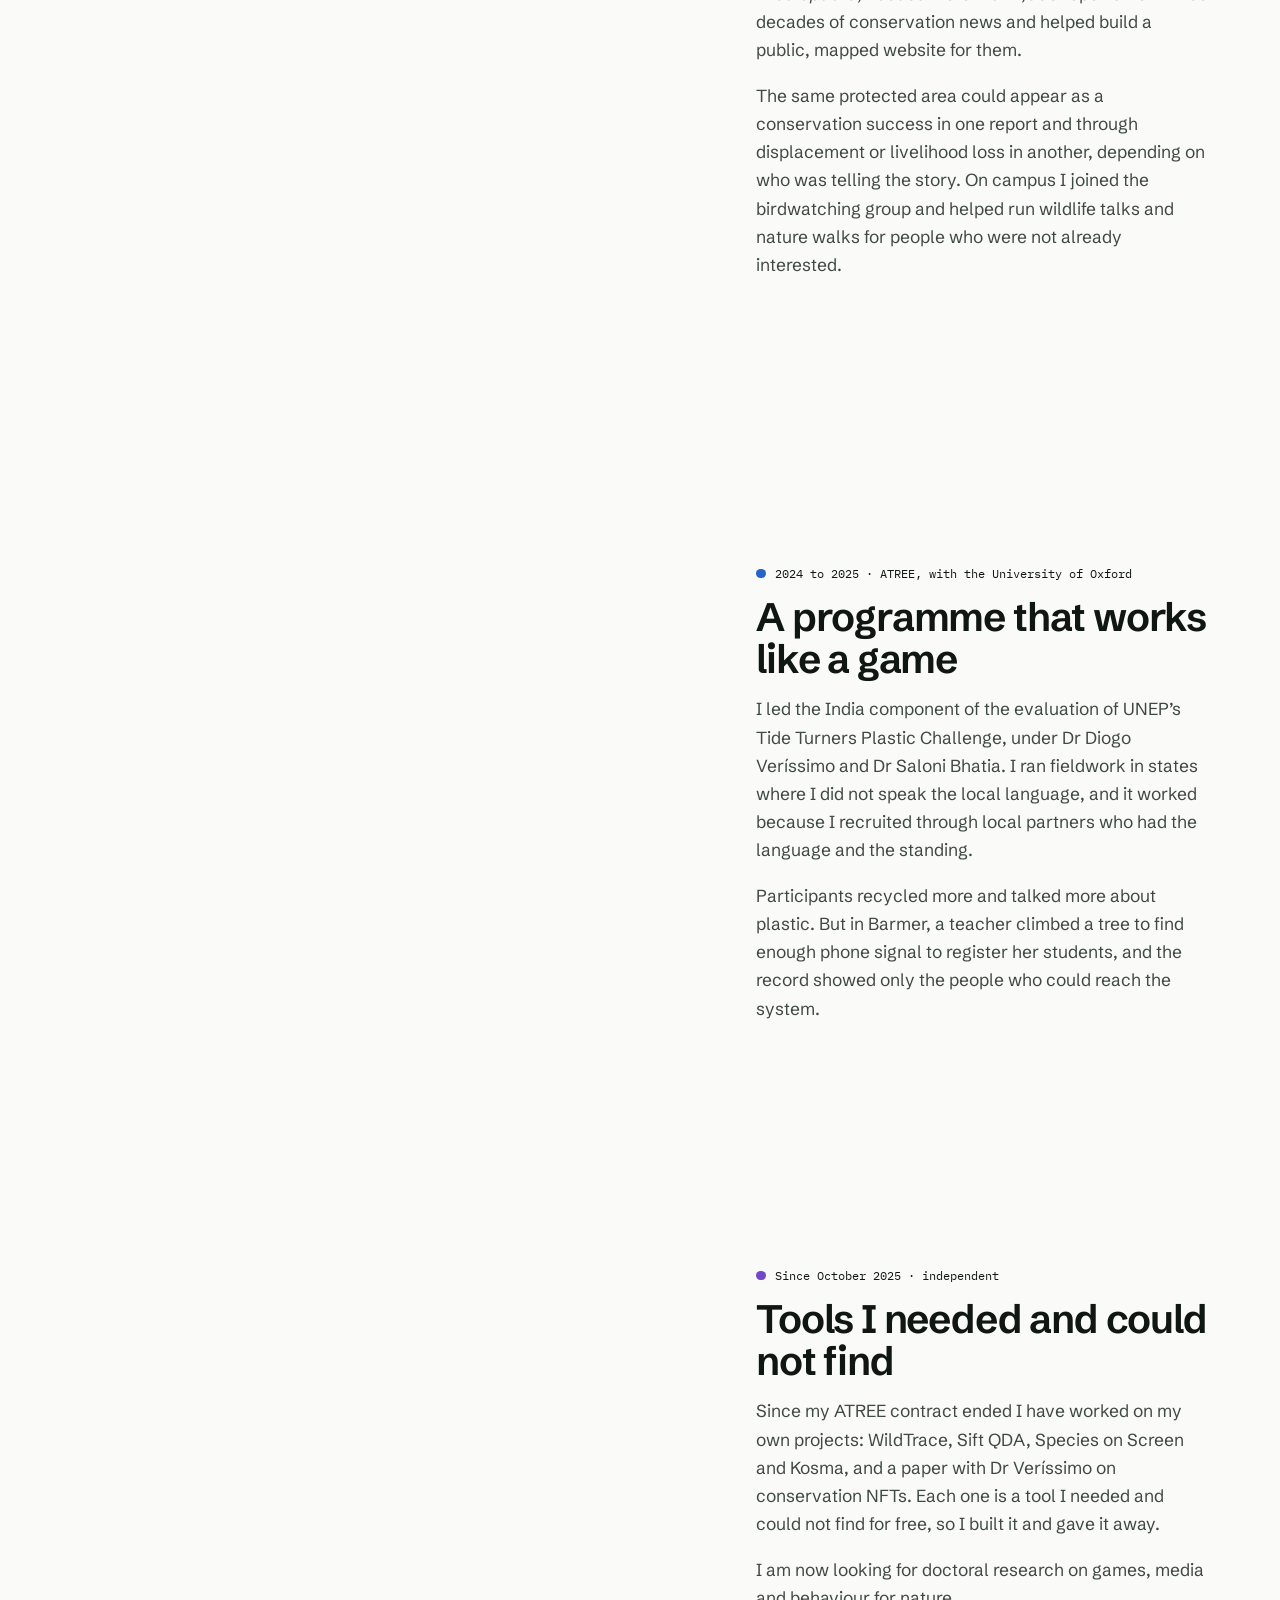
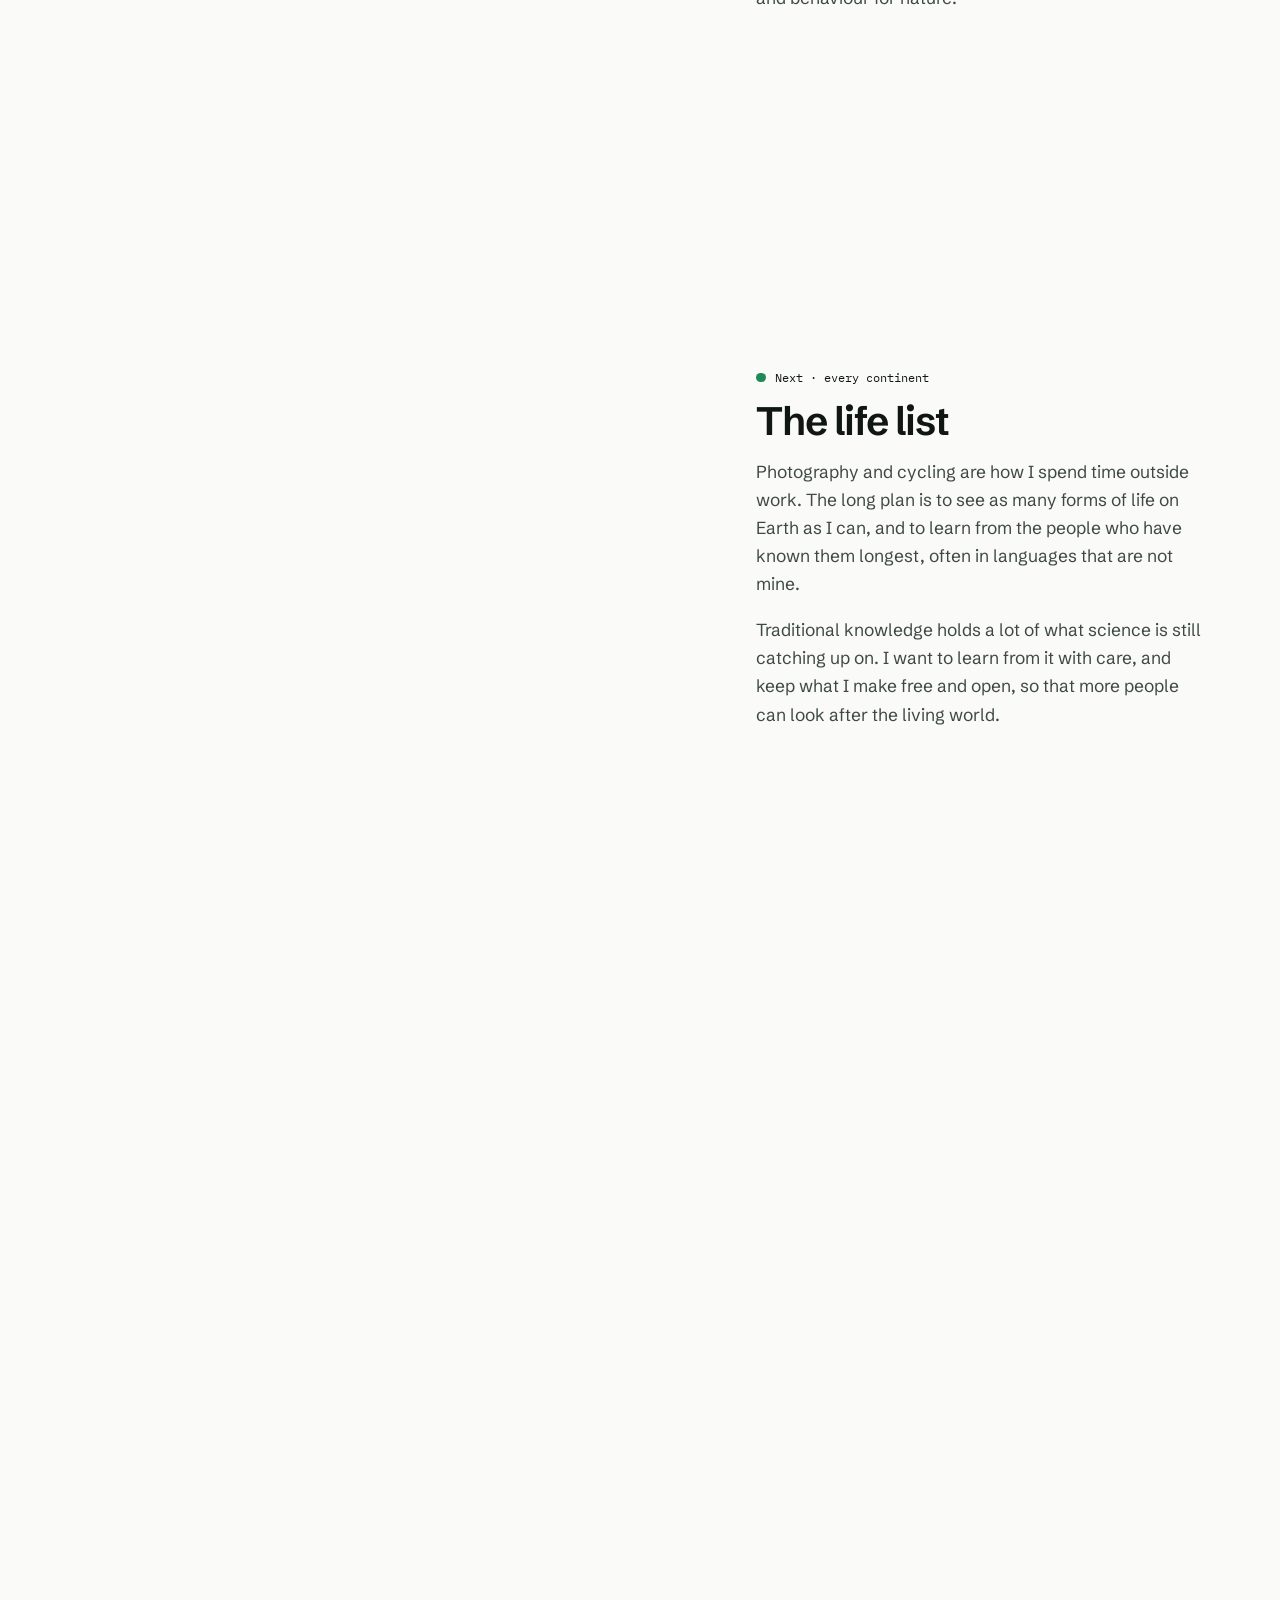
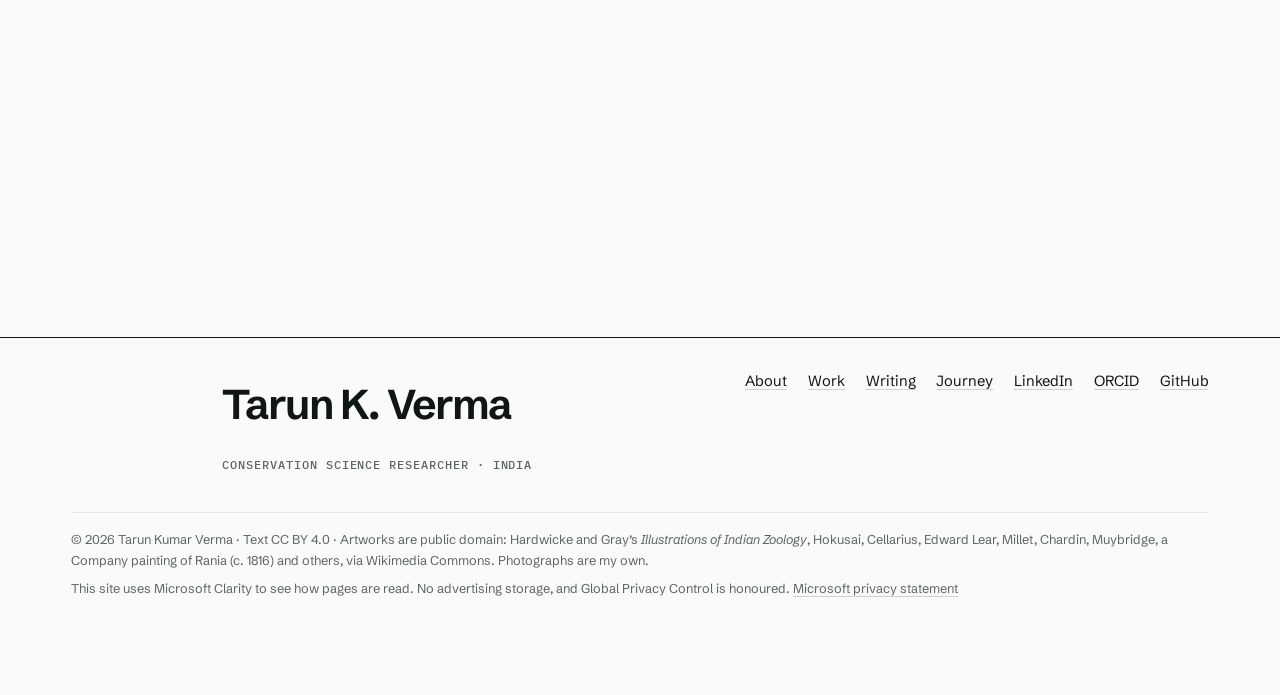
==== commit 277ce9e8: "Marks teach themselves: margin notes on first encounter, then on demand Replaces the static key. The" ====
--- a/journey/index.html
+++ b/journey/index.html
@@ -68,7 +68,6 @@
     </div>
     <div class="intro-copy">
       <p class="lede">Trained in computer science, I learned to look through a camera, and then through a forest’s records.</p>
-      <p class="marks-key" aria-label="How to read the marks on this site"><span><i class="k-circle">circled</i> the question I keep asking</span><span><i class="k-under">underlined</i> what changes for people and nature</span><span><i class="k-high">highlighted</i> the evidence behind it</span></p>
       <p>This is the path in twelve frames, told in my own words from the statements I have written along the way. Scroll, and the film strip moves one frame at a time. The animals are hand-coloured plates from Thomas Hardwicke’s <i>Illustrations of Indian Zoology</i>, drawn in the 1830s.</p>
     </div>
   </header>
--- a/assets/css/site.css
+++ b/assets/css/site.css
@@ -552,3 +552,16 @@
 .marks-key .k-under { text-decoration: underline 2px var(--mark-u); text-underline-offset: 4px; }
 .marks-key .k-high { background: var(--fluoro); padding: 0 .25em; }
 .marks-key { margin-bottom: 1.3rem; }
+
+/* Marks teach themselves: a margin note, in the mark's own ink */
+[data-mark] { cursor: help; border-radius: 3px; }
+[data-mark]:focus-visible { outline: 2px solid var(--mark-u); outline-offset: 3px; }
+.mark-note { position: absolute; z-index: 35; left: var(--x, 0); top: var(--y, 0); padding: .28rem .6rem .3rem; border-radius: 999px; background: #fff; border: 1.5px solid var(--nc, var(--mark-u)); color: var(--nc-ink, var(--mark-u)); font-family: var(--serif); font-style: italic; font-size: .92rem; line-height: 1; white-space: nowrap; box-shadow: 0 12px 26px -16px rgba(16,23,19,.5); opacity: 0; transform: translateY(4px) rotate(-1.5deg); transition: opacity .25s var(--ease), transform .35s var(--ease); pointer-events: none; }
+.mark-note::after { content: ""; position: absolute; top: 100%; left: var(--tip, 50%); width: 9px; height: 9px; margin: -4px 0 0 -5px; background: #fff; border-right: 1.5px solid var(--nc, var(--mark-u)); border-bottom: 1.5px solid var(--nc, var(--mark-u)); transform: rotate(45deg); }
+.mark-note.on { opacity: 1; transform: none; }
+.mark-note[data-type="circle"] { --nc: var(--mark-q); --nc-ink: #B8461F; }
+.mark-note[data-type="underline"] { --nc: var(--mark-u); --nc-ink: var(--mark-u); }
+.mark-note[data-type="highlight"] { --nc: #E3C400; --nc-ink: #6B5A00; background: #FFFBD6; }
+.mark-note[data-type="highlight"]::after { background: #FFFBD6; }
+@media (prefers-reduced-motion: reduce) { .mark-note { transition: opacity .2s linear; transform: none; } }
+@media print { .mark-note { display: none; } }
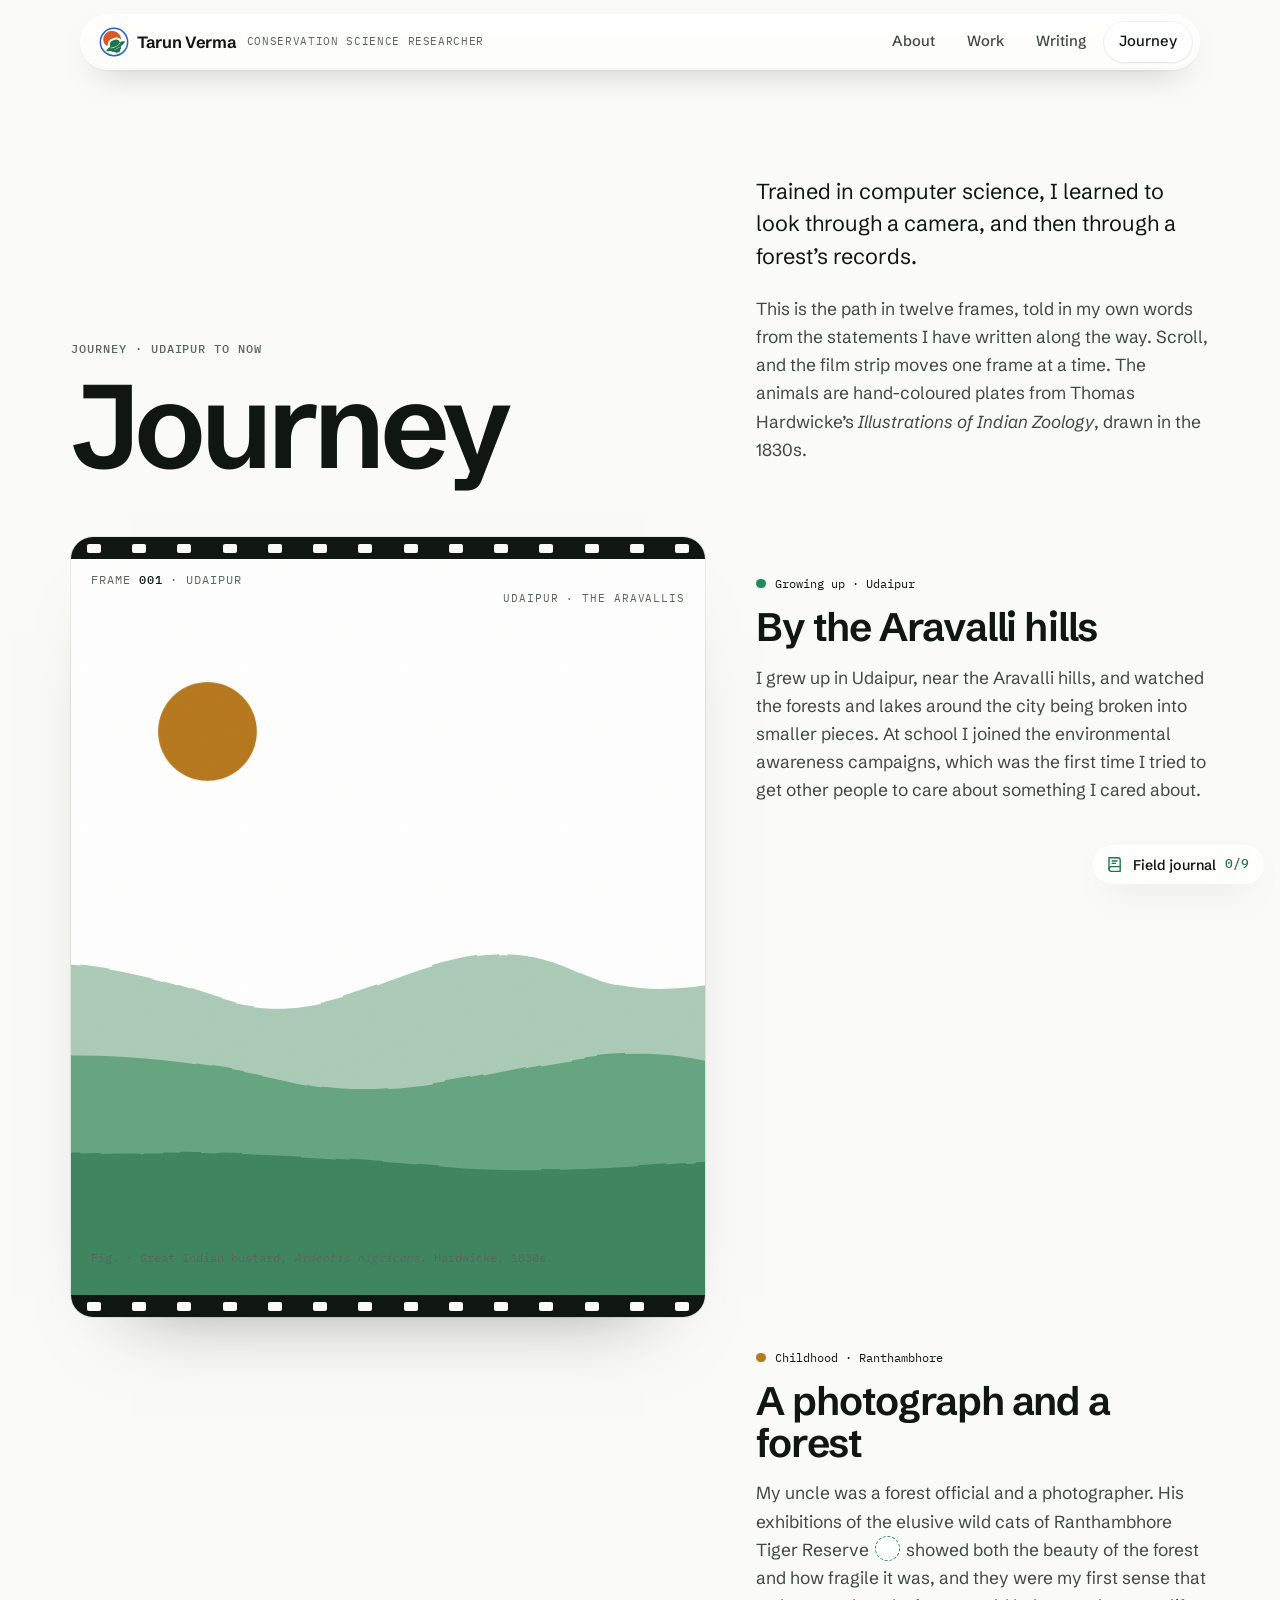
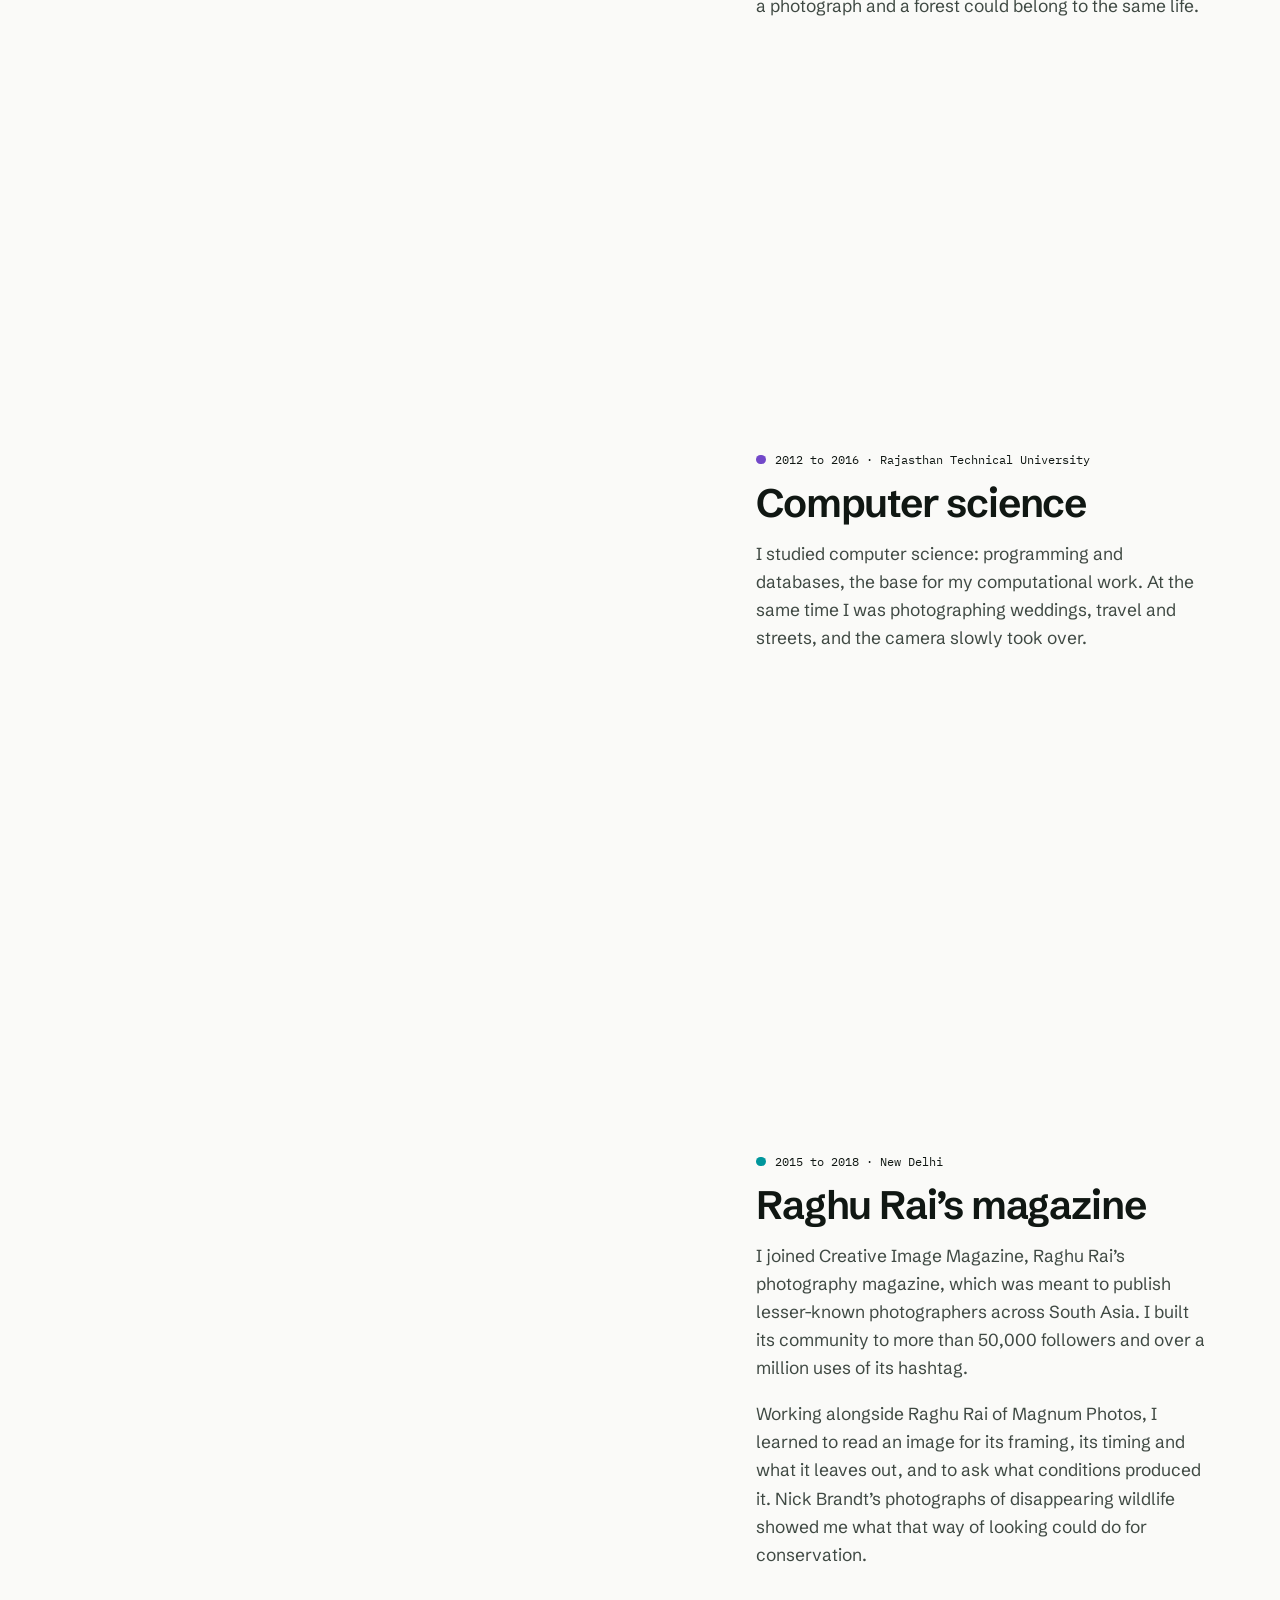
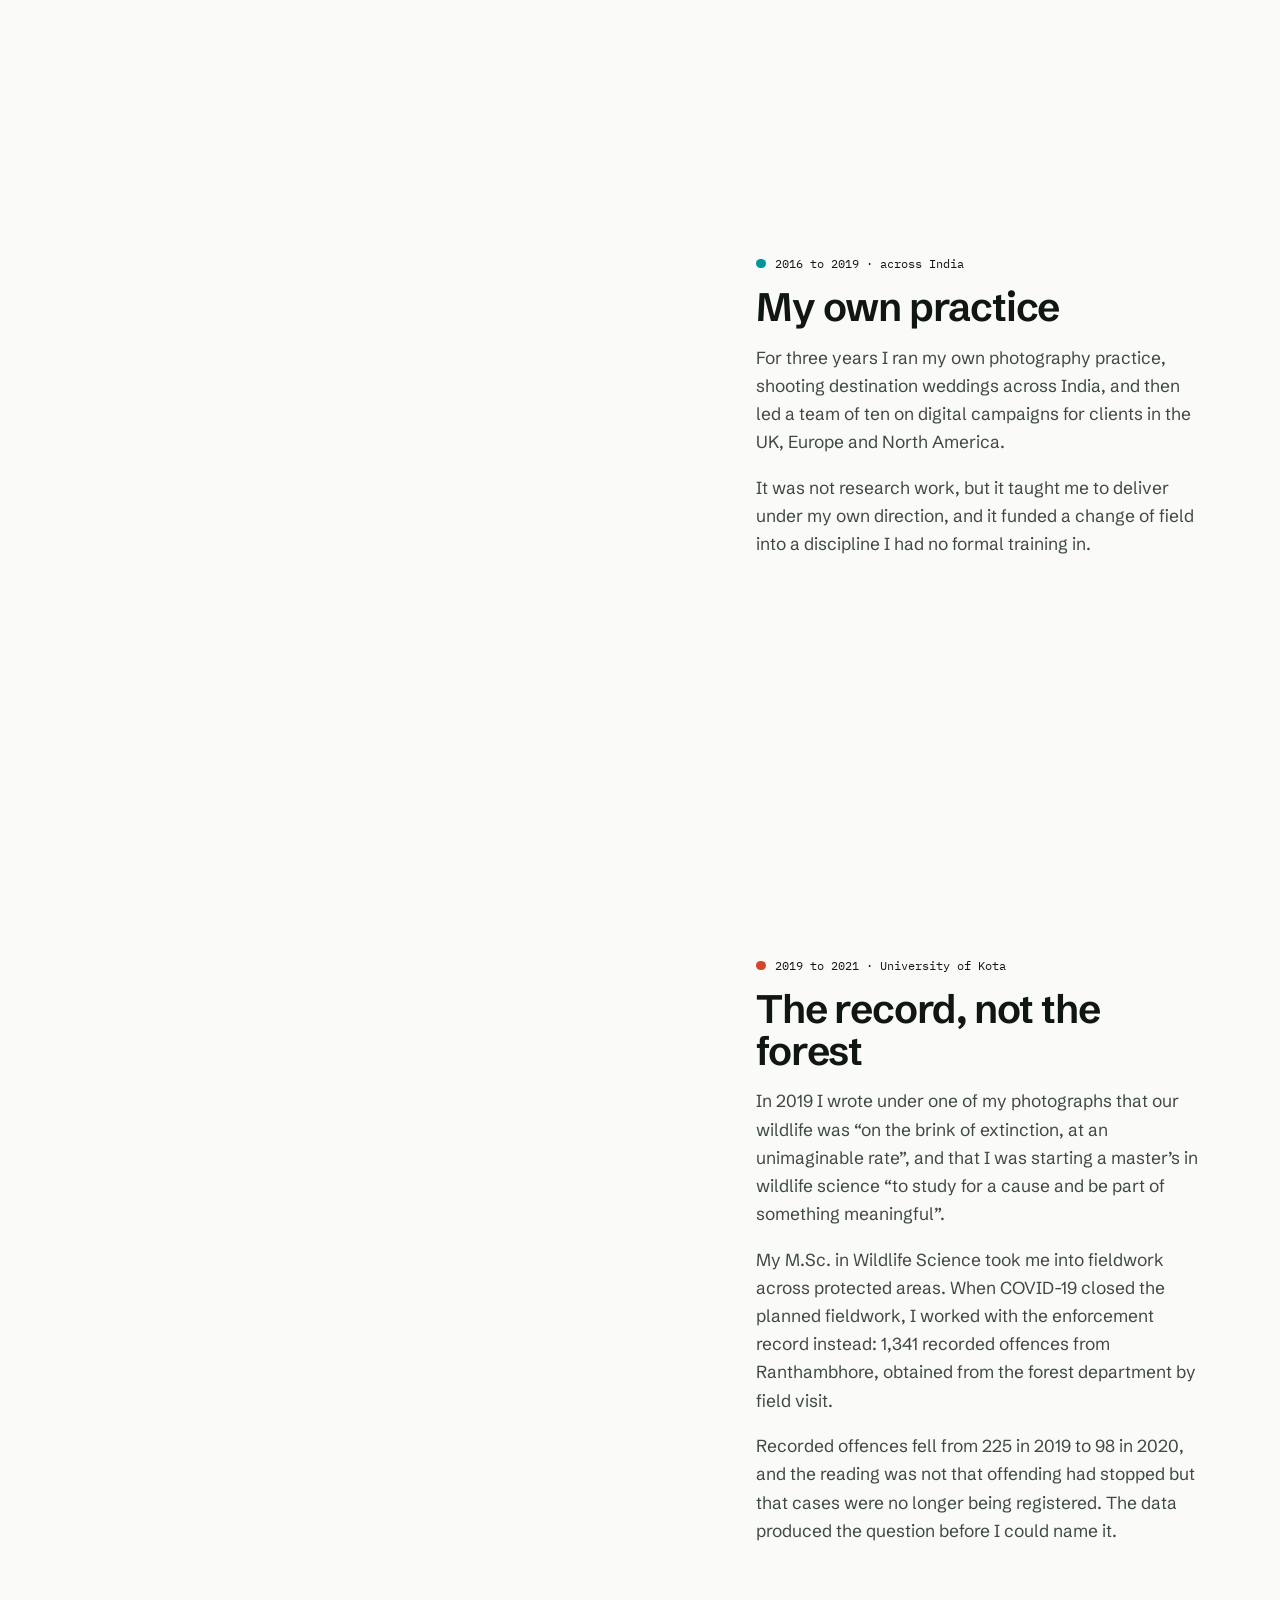
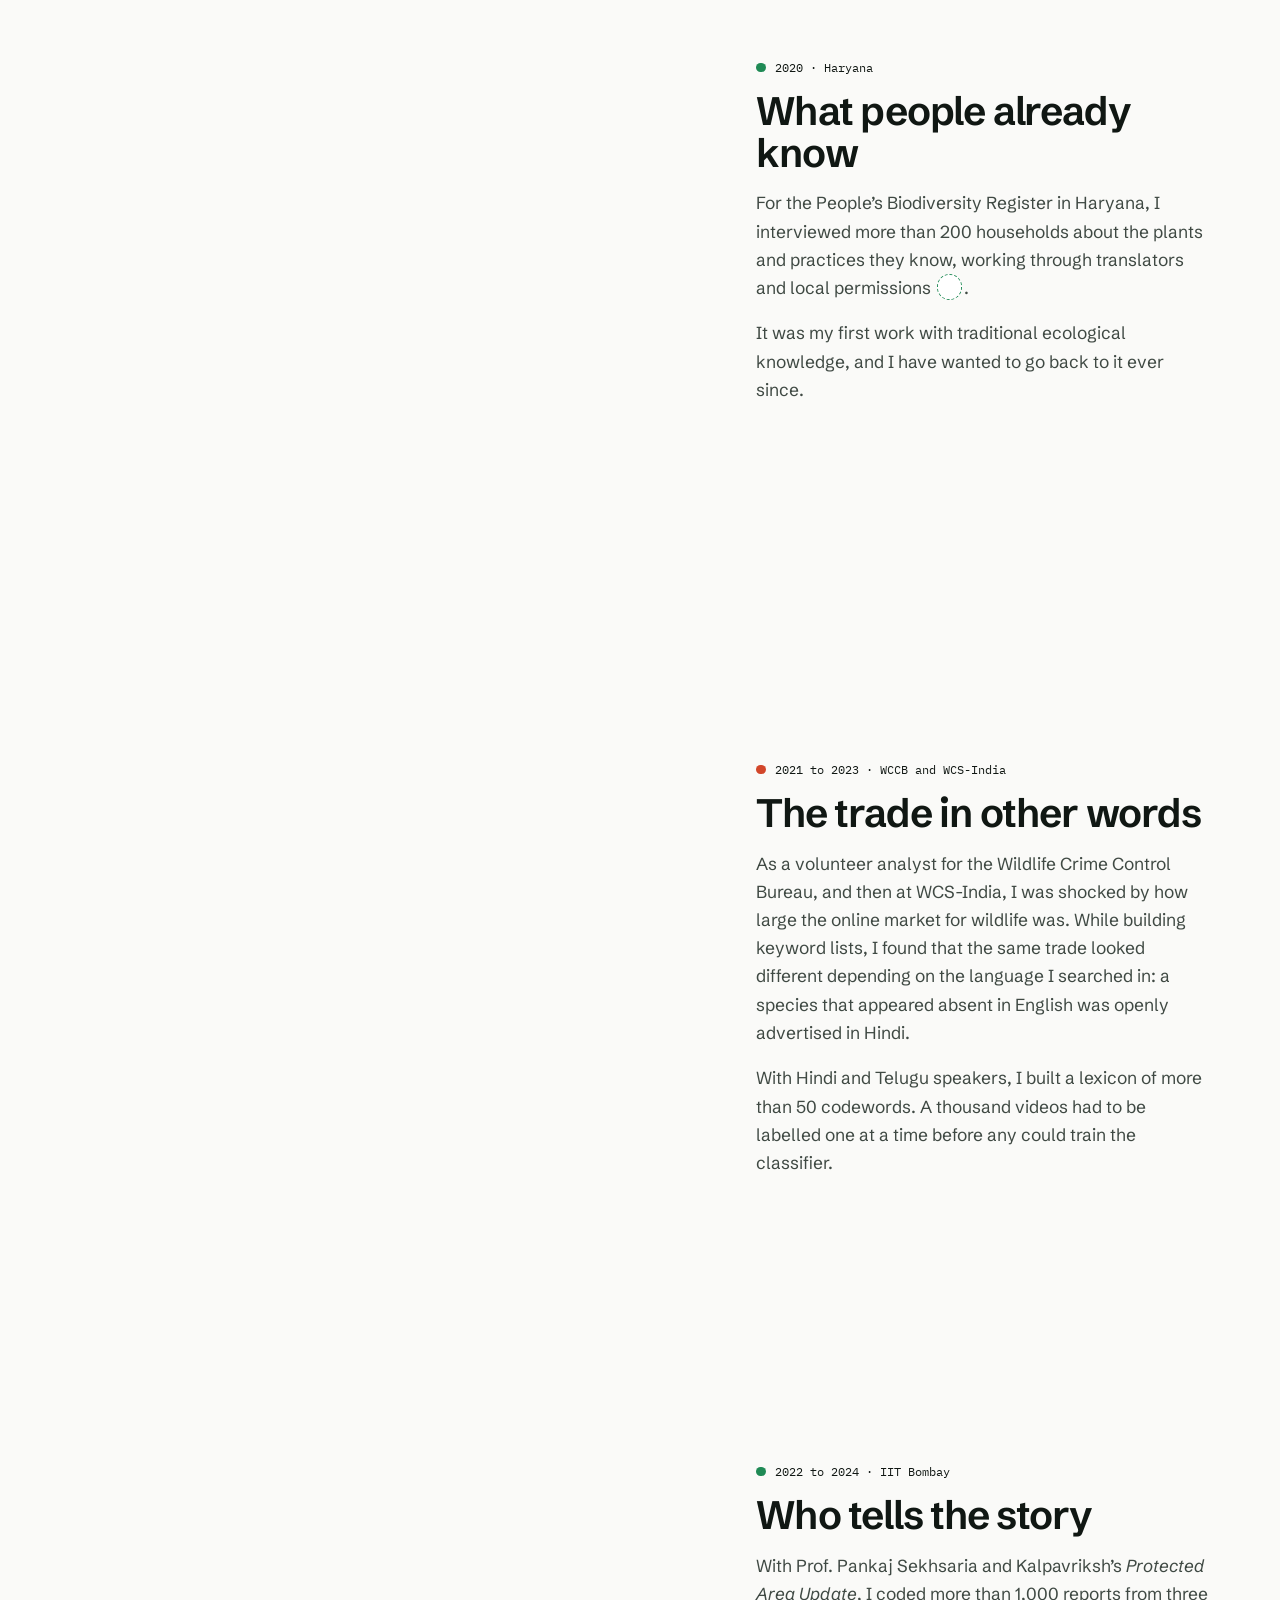
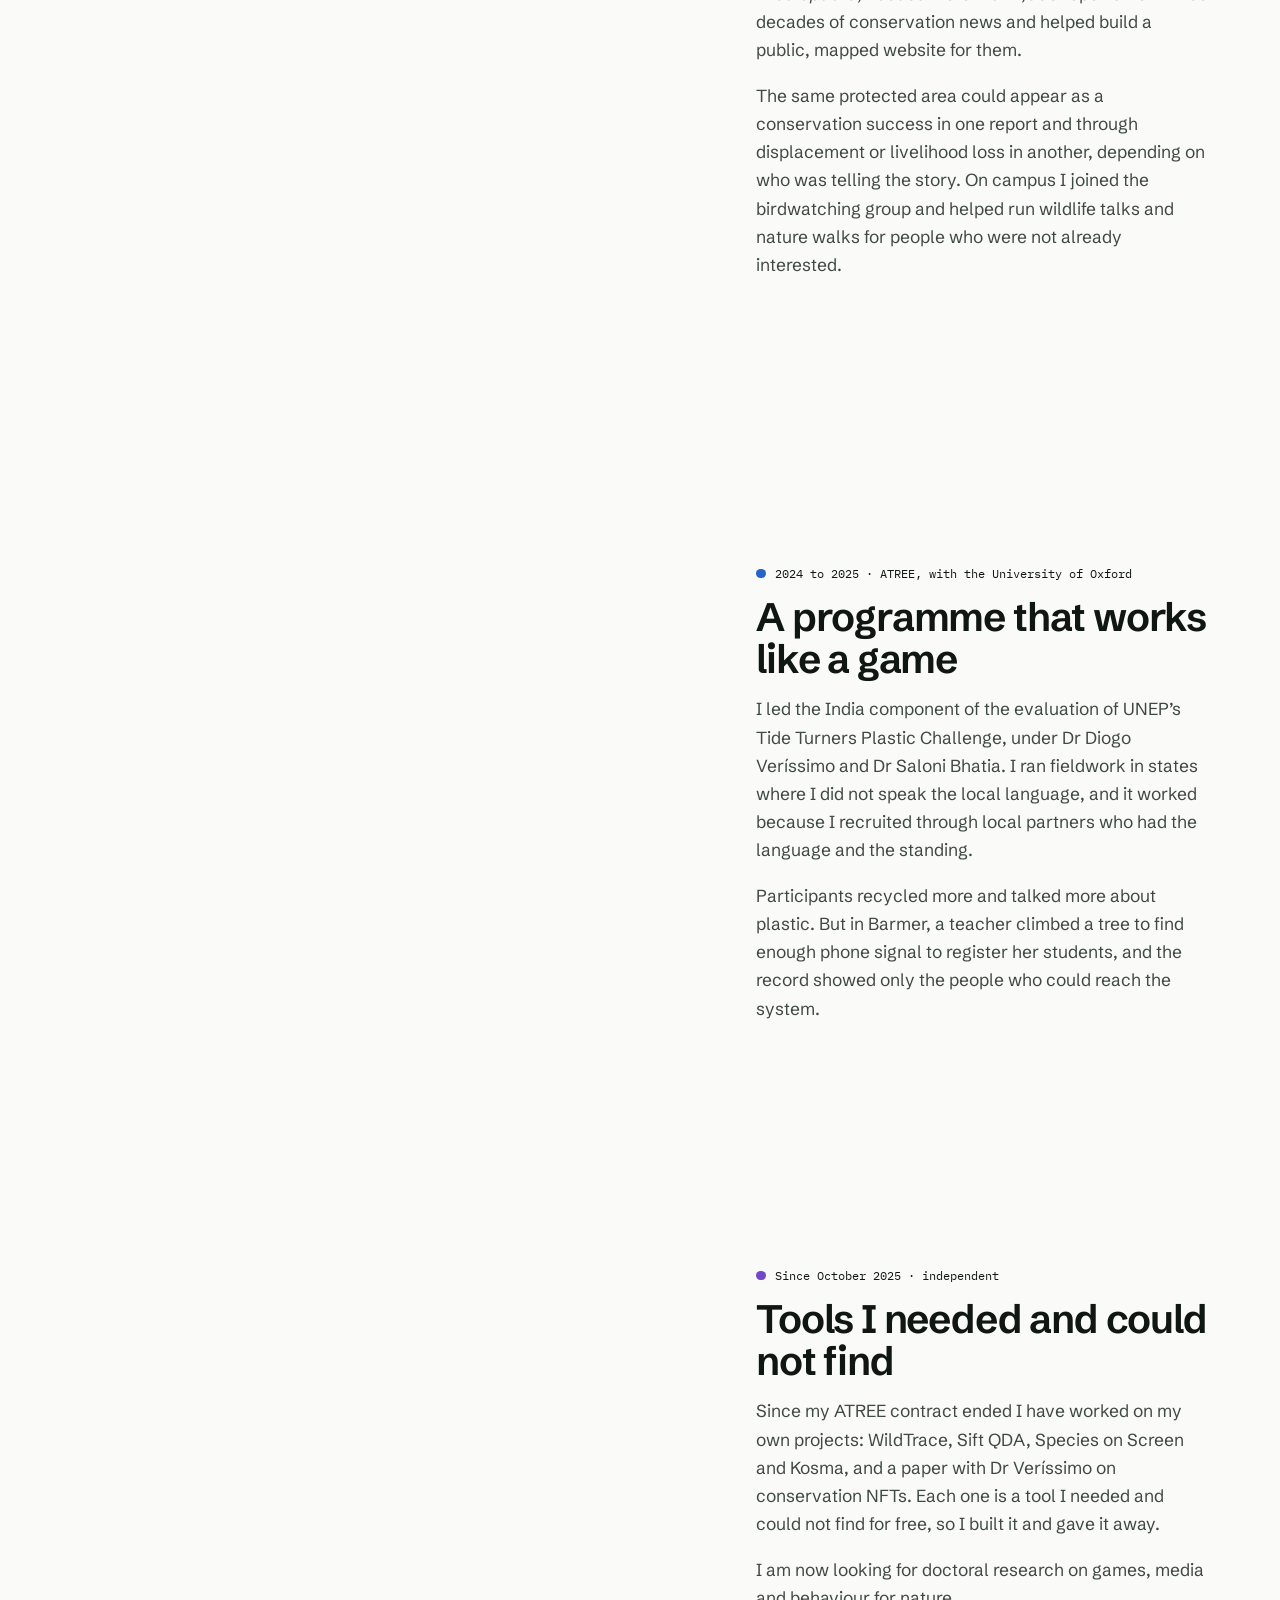
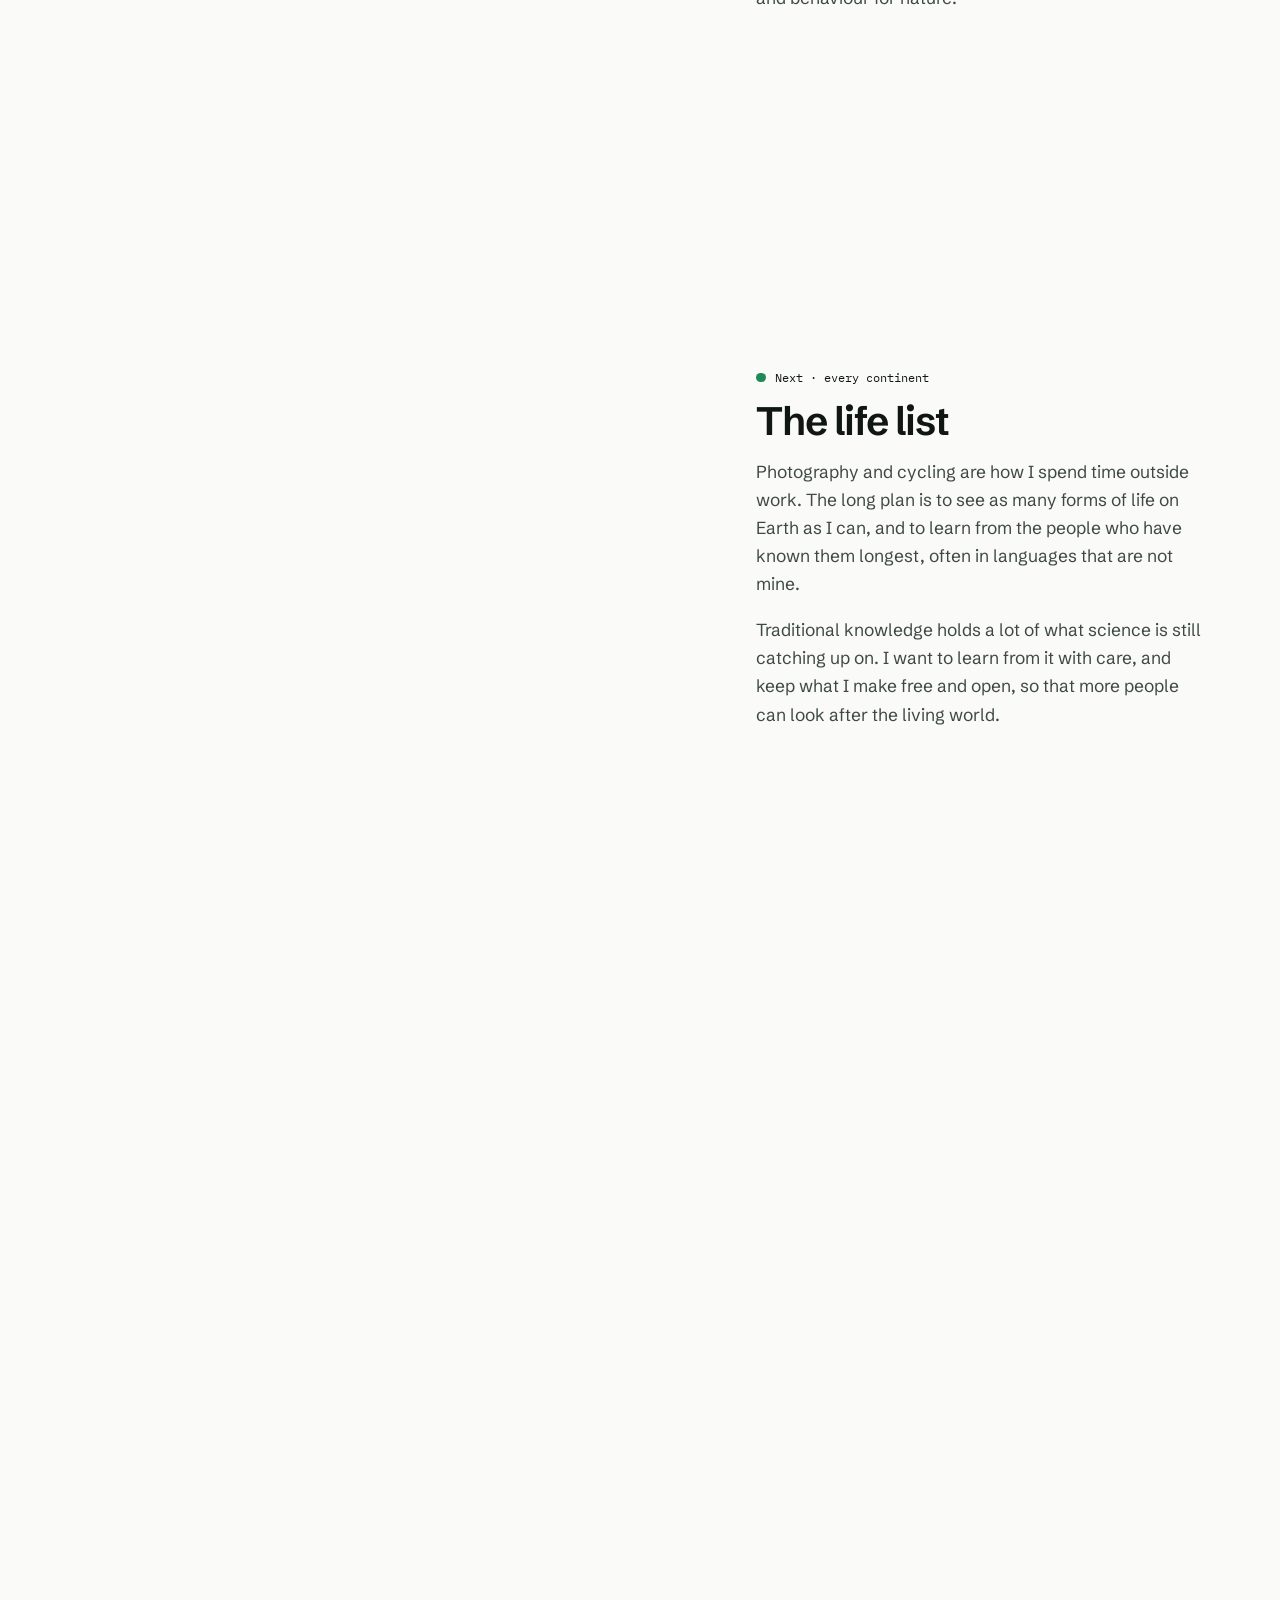
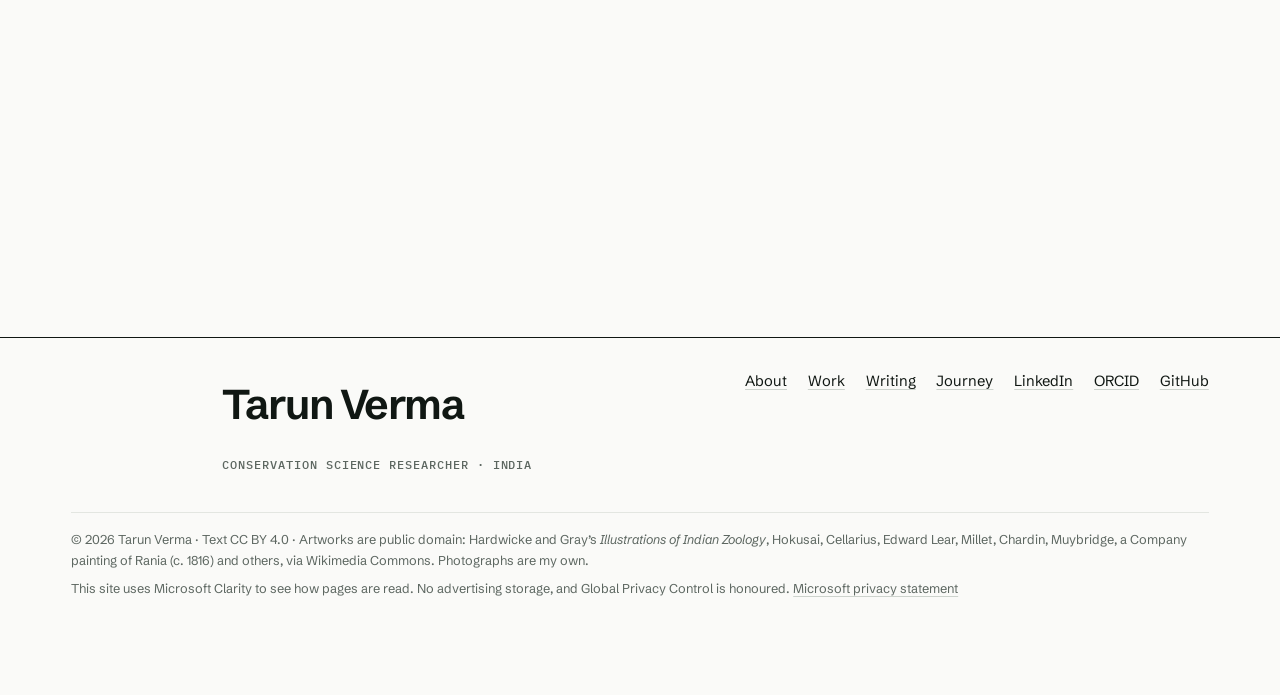
==== commit 4609e688: "Home, name first: clear promise, origin number, project rail, quick answers Replaces the "Who was lo" ====
--- a/journey/index.html
+++ b/journey/index.html
@@ -5,21 +5,21 @@
 <meta name="viewport" content="width=device-width, initial-scale=1">
 <meta http-equiv="Content-Security-Policy" content="default-src 'self'; script-src 'self' https://www.clarity.ms https://*.clarity.ms https://c.bing.com; connect-src 'self' https://*.clarity.ms https://c.bing.com; img-src 'self' data: https://*.clarity.ms https://c.bing.com; style-src 'self'; font-src 'self'; media-src 'self'; object-src 'none'; base-uri 'self'; form-action 'none'; upgrade-insecure-requests">
 <meta name="referrer" content="strict-origin-when-cross-origin">
-<title>Journey · From Photography to Conservation Science · Tarun K. Verma</title>
+<title>Journey · From Photography to Conservation Science · Tarun Verma</title>
 <meta name="description" content="Tarun Verma’s path, told as an illustrated film strip: Udaipur and the Aravallis, Raghu Rai’s photography magazine, Ranthambhore’s enforcement records, online wildlife trade at WCS-India, Kalpavriksh at IIT Bombay, and UNEP’s Tide Turners with Oxford.">
 <link rel="canonical" href="https://tarunverma.com/journey/">
-<meta name="author" content="Tarun Kumar Verma">
+<meta name="author" content="Tarun Verma">
 <meta name="robots" content="index, follow, max-image-preview:large, max-snippet:-1">
 <meta name="theme-color" content="#FAFAF8">
 <meta property="og:type" content="website">
-<meta property="og:site_name" content="Tarun K. Verma">
-<meta property="og:title" content="Journey · From Photography to Conservation Science · Tarun K. Verma">
+<meta property="og:site_name" content="Tarun Verma">
+<meta property="og:title" content="Journey · From Photography to Conservation Science · Tarun Verma">
 <meta property="og:description" content="Tarun Verma’s path, told as an illustrated film strip: Udaipur and the Aravallis, Raghu Rai’s photography magazine, Ranthambhore’s enforcement records, online wildlife trade at WCS-India, Kalpavriksh at IIT Bombay, and UNEP’s Tide Turners with Oxford.">
 <meta property="og:url" content="https://tarunverma.com/journey/">
 <meta property="og:image" content="https://tarunverma.com/assets/img/og-tarun-verma.png">
 <meta property="og:image:width" content="1200">
 <meta property="og:image:height" content="630">
-<meta property="og:image:alt" content="Tarun K. Verma, Conservation Science Researcher: Who was looking">
+<meta property="og:image:alt" content="Tarun Verma, Conservation Science Researcher, India">
 <meta property="og:locale" content="en_GB">
 <meta name="twitter:card" content="summary_large_image">
 <link rel="icon" href="/favicon.svg" type="image/svg+xml">
@@ -41,7 +41,7 @@
  "@context": "https://schema.org",
  "@type": "AboutPage",
  "url": "https://tarunverma.com/journey/",
- "name": "Journey: Tarun K. Verma",
+ "name": "Journey: Tarun Verma",
  "isPartOf": {
   "@id": "https://tarunverma.com/#website"
  },
@@ -55,7 +55,7 @@
 <a class="skip" href="#main">Skip to content</a>
 <header class="site-nav">
   <nav class="nav-pill" aria-label="Main">
-    <a class="wordmark" href="/" aria-label="Tarun K. Verma, home"><img class="brand-mark" src="/assets/img/brand/tarun-verma-mark.svg" width="30" height="30" alt=""><b>Tarun K. Verma</b><span>Conservation Science Researcher</span></a>
+    <a class="wordmark" href="/" aria-label="Tarun Verma, home"><img class="brand-mark" src="/assets/img/brand/tarun-verma-mark.svg" width="30" height="30" alt=""><b>Tarun Verma</b><span>Conservation Science Researcher</span></a>
     <div class="nav-links"><a href="/">About</a><a href="/work/">Work</a><a href="/writing/">Writing</a><a href="/journey/" aria-current="page">Journey</a></div>
   </nav>
 </header>
@@ -359,8 +359,8 @@
 <footer class="site-footer">
   <div class="wrap">
     <div class="foot-brand">
-      <img class="foot-emblem" src="/assets/img/brand/tarun-verma-emblem.svg" width="817" height="731" loading="lazy" alt="Emblem of Tarun K. Verma: a researcher in a bucket hat with binoculars and a camera, among a tiger, a deer, birds, a village, a river and fish, under an orange sun">
-      <p class="foot-name">Tarun K. Verma</p>
+      <img class="foot-emblem" src="/assets/img/brand/tarun-verma-emblem.svg" width="817" height="731" loading="lazy" alt="Emblem of Tarun Verma: a researcher in a bucket hat with binoculars and a camera, among a tiger, a deer, birds, a village, a river and fish, under an orange sun">
+      <p class="foot-name">Tarun Verma</p>
       <p class="foot-role label">Conservation Science Researcher · India</p>
     </div>
     <nav class="foot-nav" aria-label="Footer">
@@ -368,7 +368,7 @@
       <a href="https://www.linkedin.com/in/tarunverma1/" rel="me noopener">LinkedIn</a><a href="https://orcid.org/0009-0009-4130-2455" rel="me noopener">ORCID</a><a href="https://github.com/tarunv13" rel="me noopener">GitHub</a>
     </nav>
     <div class="foot-note">
-      <span>© 2026 Tarun Kumar Verma · Text CC BY 4.0 · Artworks are public domain: Hardwicke and Gray’s <i>Illustrations of Indian Zoology</i>, Hokusai, Cellarius, Edward Lear, Millet, Chardin, Muybridge, a Company painting of Rania (c. 1816) and others, via Wikimedia Commons. Photographs are my own.</span>
+      <span>© 2026 Tarun Verma · Text CC BY 4.0 · Artworks are public domain: Hardwicke and Gray’s <i>Illustrations of Indian Zoology</i>, Hokusai, Cellarius, Edward Lear, Millet, Chardin, Muybridge, a Company painting of Rania (c. 1816) and others, via Wikimedia Commons. Photographs are my own.</span>
       <span>This site uses Microsoft Clarity to see how pages are read. No advertising storage, and Global Privacy Control is honoured. <a href="https://www.microsoft.com/privacy/privacystatement" rel="noopener">Microsoft privacy statement</a></span>
     </div>
   </div>
--- a/assets/css/site.css
+++ b/assets/css/site.css
@@ -565,3 +565,163 @@
 .mark-note[data-type="highlight"]::after { background: #FFFBD6; }
 @media (prefers-reduced-motion: reduce) { .mark-note { transition: opacity .2s linear; transform: none; } }
 @media print { .mark-note { display: none; } }
+
+/* Issuer logos on training and certificates: one height, one quiet tile */
+.issuer { display: flex; align-items: center; gap: .6rem; margin: 0 0 .6rem; }
+.issuer img, .issuer .logo-type { height: 30px; width: auto; max-width: 150px; object-fit: contain; }
+.issuer img[src*="iiit-kota"], .issuer img[src*="zsl"] { height: 38px; }
+.issuer .logo-type { display: inline-grid; place-items: center; height: 30px; padding: 0 .6rem; border-radius: 6px; background: #1A7548; color: #fff; font: 700 .8rem/1 var(--sans); letter-spacing: .12em; }
+/* icon tiles where an entry has no logo, in the entry's chapter colour */
+.issuer .logo-ico { display: inline-grid; place-items: center; width: 34px; height: 34px; border-radius: 9px; background: color-mix(in srgb, var(--c, var(--brand)) 12%, #fff); color: var(--c-ink, var(--brand)); border: 1px solid color-mix(in srgb, var(--c, var(--brand)) 25%, #fff); }
+.issuer .logo-ico svg { width: 19px; height: 19px; }
+.issuer .logo-griffith { background: #C8102E; letter-spacing: .04em; font-size: .78rem; }
+.issuer img[src*="unep"] { height: 40px; }
+.issuer img[src*="socarxiv"] { height: 36px; border-radius: 4px; }
+/* What's new: an icon per kind of news */
+.news .tag { display: inline-flex; align-items: center; gap: .35rem; }
+.news .tag svg { width: 14px; height: 14px; }
+.issuer img[src*="atree"] { height: 38px; max-width: 170px; } .issuer img[src*="kalpavriksh"] { height: 34px; }
+.issuer img[src*="griffith"] { height: 44px; max-width: 180px; }
+
+/* =====================================================================
+   2026-09-28 · Home, name first. A clear promise, proof chips, the origin
+   number, four blind spots, a swipeable project rail and quick answers.
+   ===================================================================== */
+.hero2 { display: grid; grid-template-columns: minmax(0, 7fr) minmax(0, 5fr); gap: clamp(2rem, 5vw, 4.5rem); align-items: center; min-height: calc(100svh - 150px); padding: clamp(1.5rem, 4vw, 3rem) 0 clamp(2rem, 4vw, 3rem); }
+.name-display { font-weight: 660; font-size: clamp(3.6rem, 1rem + 8.4vw, 8.6rem); line-height: .9; letter-spacing: -.05em; margin: .9rem 0 0; }
+.promise { font-family: var(--serif); font-style: italic; font-weight: 380; font-size: clamp(1.4rem, 1.05rem + 1.3vw, 2.15rem); line-height: 1.25; color: var(--ink-2); max-width: 30ch; margin: 1.3rem 0 0; }
+.avail { display: inline-flex; align-items: center; gap: .55rem; margin: 1.5rem 0 0; padding: .38rem .85rem .38rem .7rem; border-radius: 999px; background: var(--brand-wash); color: var(--brand); font-size: .86rem; font-weight: 560; }
+.avail i { width: .55rem; height: .55rem; border-radius: 50%; background: var(--brand-bright); box-shadow: 0 0 0 0 rgba(31,138,85,.5); animation: live 2.4s var(--ease) infinite; }
+@keyframes live { 70%, 100% { box-shadow: 0 0 0 .5rem rgba(31,138,85,0); } }
+.hero2-cta { display: flex; flex-wrap: wrap; gap: .6rem; margin: 1.6rem 0 0; }
+.btn.big { padding: .75rem 1.25rem; font-size: .98rem; }
+.elsewhere { display: flex; gap: .4rem; list-style: none; margin: 1.4rem 0 0; padding: 0; }
+.elsewhere a { display: grid; place-items: center; width: 42px; height: 42px; border-radius: 50%; border: 1px solid var(--rule-2); background: var(--paper); color: var(--ink-2); transition: border-color .2s var(--ease), color .2s var(--ease), transform .2s var(--ease); }
+.elsewhere a:hover { border-color: var(--ink); color: var(--ink); transform: translateY(-2px); }
+.elsewhere svg { width: 19px; height: 19px; }
+.hero2-visual { position: relative; margin: 0; padding: 0 0 2.5rem; }
+.hero2-photo { aspect-ratio: 4 / 5; border-radius: 200px 200px 28px 28px; overflow: hidden; box-shadow: 0 50px 90px -50px rgba(16,23,19,.65); }
+.hero2-photo img { width: 100%; height: 100%; object-fit: cover; object-position: 50% 30%; }
+.chips { list-style: none; margin: 0; padding: 0; }
+.chip { position: absolute; display: grid; grid-template-columns: auto 1fr; gap: .1rem .6rem; align-items: center; width: min(17rem, 78%); padding: .7rem .9rem; border-radius: 18px;
+  background: rgba(255,255,255,.72); backdrop-filter: blur(18px) saturate(180%); -webkit-backdrop-filter: blur(18px) saturate(180%);
+  border: 1px solid rgba(255,255,255,.9); box-shadow: inset 0 1px 0 #fff, 0 18px 40px -22px rgba(16,23,19,.55);
+  animation: chip-in .9s var(--ease) both, bob 7s ease-in-out infinite alternate; }
+.chip b { font-size: 1.2rem; font-weight: 680; letter-spacing: -.03em; color: var(--c-ink); line-height: 1; }
+.chip span { font-size: .8rem; line-height: 1.3; color: var(--ink-2); }
+.chip:nth-child(1) { top: 12%; left: -14%; animation-delay: .5s, 0s; }
+.chip:nth-child(2) { top: 50%; right: -10%; animation-delay: .7s, -2.5s; }
+.chip:nth-child(3) { bottom: 0; left: -4%; animation-delay: .9s, -5s; }
+@keyframes chip-in { from { opacity: 0; transform: translateY(14px) scale(.96); } }
+@keyframes bob { to { translate: 0 -6px; } }
+@media (max-width: 900px) {
+  .hero2 { grid-template-columns: 1fr; min-height: 0; gap: 2.2rem; }
+  .hero2-visual { max-width: 25rem; width: 100%; margin: 0 auto; padding: 0; }
+  .hero2-photo { aspect-ratio: 1; border-radius: 28px; }
+  .chips { display: grid; gap: .5rem; margin-top: -2.5rem; position: relative; padding: 0 .6rem; }
+  .chip { position: static; width: auto; animation: chip-in .9s var(--ease) both; }
+}
+
+/* origin: the number that started everything */
+.origin { margin-top: clamp(2rem, 5vw, 4rem); padding: clamp(1.8rem, 4vw, 3rem); border-radius: 28px; background: linear-gradient(135deg, #fff, var(--brand-wash)); border: 1px solid var(--rule); }
+.origin-grid { display: grid; grid-template-columns: minmax(0, 4fr) minmax(0, 8fr); gap: clamp(1.5rem, 4vw, 3.5rem); align-items: end; margin-top: 1.2rem; }
+.drop { display: flex; align-items: flex-end; gap: 1rem; height: clamp(170px, 20vw, 240px); }
+.bar { flex: 1; position: relative; height: 100%; border-radius: 14px 14px 6px 6px; background: var(--c-pau); display: flex; flex-direction: column; justify-content: space-between; padding: .7rem; color: #fff; transform-origin: bottom; transition: transform 1.2s var(--ease) .2s; }
+.bar.low { height: 43.5%; background: repeating-linear-gradient(135deg, #fff 0 7px, #E7F2EB 7px 14px); color: var(--brand); border: 2px dashed var(--brand-bright); }
+.bar span { font-family: var(--mono); font-size: .72rem; }
+.bar b { font-size: clamp(1.5rem, 1rem + 1.6vw, 2.4rem); font-weight: 680; letter-spacing: -.04em; line-height: 1; }
+.origin:not(.in) .bar { transform: scaleY(.06); }
+.no-js .origin .bar { transform: none; }
+.origin-big { font-size: clamp(1.6rem, 1.1rem + 2vw, 3rem); font-weight: 640; letter-spacing: -.035em; line-height: 1.05; margin: 0 0 .8rem; }
+.origin-big b { color: var(--brand); }
+.origin-turn { font-family: var(--serif); font-style: italic; font-size: clamp(1.25rem, 1rem + .9vw, 1.7rem); line-height: 1.3; margin: 0 0 .8rem; }
+.origin-turn em { background: linear-gradient(transparent 55%, var(--fluoro) 55%); font-style: italic; }
+.origin .muted { margin: 0; max-width: 40ch; }
+@media (max-width: 760px) { .origin-grid { grid-template-columns: 1fr; } .drop { height: 150px; max-width: 18rem; } }
+
+/* four blind spots, asked as questions */
+.spots4 { list-style: none; margin: 0; padding: 0; display: grid; grid-template-columns: repeat(4, minmax(0, 1fr)); gap: 1rem; }
+.spots4 li { padding: 1.3rem 1.2rem 1.4rem; border-radius: 22px; background: color-mix(in srgb, var(--c) 6%, #fff); border: 1px solid color-mix(in srgb, var(--c) 16%, #fff); transition: transform .35s var(--ease), box-shadow .35s var(--ease); }
+.spots4 li:hover { transform: translateY(-4px); box-shadow: 0 24px 40px -28px color-mix(in srgb, var(--c) 70%, #000); }
+.s4-ico { display: grid; place-items: center; width: 46px; height: 46px; border-radius: 14px; background: var(--c); color: #fff; margin-bottom: 1.4rem; }
+.s4-ico svg { width: 24px; height: 24px; }
+.spots4 h3 { font-size: 1.28rem; font-weight: 640; letter-spacing: -.025em; line-height: 1.15; margin: 0 0 .5rem; }
+.spots4 p { margin: 0; color: var(--ink-2); font-size: .95rem; line-height: 1.5; }
+@media (max-width: 1000px) { .spots4 { grid-template-columns: repeat(2, minmax(0, 1fr)); } }
+@media (max-width: 520px) { .spots4 { grid-template-columns: 1fr; } .spots4 li { display: grid; grid-template-columns: auto 1fr; gap: 0 1rem; } .s4-ico { grid-row: span 2; margin: 0; } }
+
+/* the project rail: native scroll-snap, swipe on touch, drag with a mouse, arrows and keys */
+.rail { position: relative; }
+.rail-track { display: flex; gap: clamp(.9rem, 2vw, 1.4rem); overflow-x: auto; overscroll-behavior-x: contain; scroll-snap-type: x mandatory; scroll-padding-inline: var(--gutter); padding: .4rem var(--gutter) 1.6rem; margin: 0 calc(var(--gutter) * -1); scrollbar-width: none; cursor: grab; }
+.rail-track::-webkit-scrollbar { display: none; }
+.rail-track.dragging { cursor: grabbing; scroll-snap-type: none; }
+.rail-track.dragging a { pointer-events: none; }
+.rail-track:focus-visible { outline-offset: -2px; }
+.card { flex: 0 0 clamp(17.5rem, 34vw, 27rem); scroll-snap-align: start; }
+.card-link { display: flex; flex-direction: column; height: 100%; text-decoration: none; border-radius: 26px; overflow: hidden; background: var(--paper); border: 1px solid var(--rule); box-shadow: 0 1px 2px rgba(16,23,19,.04); transition: transform .45s var(--ease), box-shadow .45s var(--ease), border-color .3s var(--ease); }
+.card-link:hover, .card-link:focus-visible { transform: translateY(-6px); color: var(--ink); border-color: color-mix(in srgb, var(--c) 40%, #fff); box-shadow: 0 40px 60px -40px color-mix(in srgb, var(--c) 80%, #000); }
+.card-img { position: relative; aspect-ratio: 16 / 11; background: color-mix(in srgb, var(--c) 10%, #fff); }
+.card-img > img:first-child { width: 100%; height: 100%; object-fit: cover; object-position: top left; transition: transform .8s var(--ease); -webkit-user-drag: none; user-select: none; }
+.card-img { overflow: hidden; }
+.card-link:hover .card-img > img:first-child { transform: scale(1.04); }
+.card-emb { position: absolute; right: 12px; bottom: 12px; width: 72px; height: 72px; border-radius: 50%; background: #fff; padding: 3px; box-shadow: 0 12px 24px -12px rgba(16,23,19,.5); transition: transform .6s var(--ease); -webkit-user-drag: none; }
+.card-link:hover .card-emb { transform: rotate(-10deg) scale(1.06); }
+.card-body { display: flex; flex-direction: column; flex: 1; padding: 1.2rem 1.3rem 1.3rem; }
+.card-kind { font-family: var(--mono); font-size: .7rem; letter-spacing: .06em; text-transform: uppercase; color: var(--c-ink); margin: 0 0 .5rem; }
+.card h3 { font-size: 1.5rem; font-weight: 660; letter-spacing: -.03em; line-height: 1.1; margin: 0 0 .5rem; }
+.card-body > p:not([class]) { color: var(--ink-2); font-size: .96rem; line-height: 1.45; margin: 0 0 1rem; }
+.card-stat { margin: auto 0 1rem; padding-top: .9rem; border-top: 1px solid var(--rule); font-size: .86rem; color: var(--ink-3); }
+.card-stat b { display: block; font-size: 1.9rem; font-weight: 680; letter-spacing: -.04em; line-height: 1.05; color: var(--c-ink); }
+.card-go { display: inline-flex; align-items: center; gap: .45rem; font-weight: 600; font-size: .92rem; color: var(--c-ink); }
+.card-go svg { width: 1em; height: 1em; transition: transform .3s var(--ease); }
+.card-link:hover .card-go svg { transform: translateX(4px); }
+.rail-ctrl { display: flex; align-items: center; gap: 1rem; margin-top: .4rem; }
+.rail-btn { display: grid; place-items: center; width: 48px; height: 48px; border-radius: 50%; border: 1px solid var(--rule-2); background: var(--paper); color: var(--ink); cursor: pointer; transition: border-color .2s var(--ease), background .2s var(--ease), opacity .2s var(--ease); }
+.rail-btn:hover:not(:disabled) { border-color: var(--ink); background: var(--ink); color: #fff; }
+.rail-btn:disabled { opacity: .35; cursor: default; }
+.rail-btn svg { width: 20px; height: 20px; }
+.rail-count { margin: 0; font-family: var(--mono); font-size: .8rem; color: var(--ink-3); min-width: 4.5rem; }
+.rail-count b { color: var(--ink); font-weight: 500; }
+.rail-bar { flex: 1; height: 3px; border-radius: 3px; background: var(--rule); overflow: hidden; }
+.rail-bar i { display: block; height: 100%; width: var(--p, 16.6%); background: var(--ink); border-radius: inherit; transition: width .3s var(--ease); }
+.no-js .rail-ctrl { display: none; }
+@media (max-width: 560px) { .card { flex-basis: 84%; } .rail-count { min-width: 3.8rem; } }
+@media (prefers-reduced-motion: reduce) { .chip, .avail i { animation: none; } .origin .bar { transform: none !important; } }
+
+/* what's new, one line each */
+.news2 { list-style: none; margin: 0; padding: 0; border-top: 1px solid var(--rule); }
+.news2 a { display: grid; grid-template-columns: 6.5rem 7rem minmax(0, auto) minmax(0, 1fr) auto; gap: 1rem; align-items: baseline; padding: 1rem .5rem; border-bottom: 1px solid var(--rule); text-decoration: none; transition: background .25s var(--ease); }
+.news2 a:hover { background: color-mix(in srgb, var(--c) 7%, transparent); color: var(--ink); }
+.news2 time { font-family: var(--mono); font-size: .78rem; color: var(--ink-3); }
+.news2 .tag { display: inline-flex; align-items: center; gap: .35rem; font-family: var(--mono); font-size: .68rem; letter-spacing: .08em; text-transform: uppercase; color: var(--c-ink); }
+.news2 .tag svg { width: 14px; height: 14px; }
+.news2 b { font-weight: 640; font-size: 1.05rem; letter-spacing: -.015em; }
+.news2 a > span:not(.tag) { color: var(--ink-2); font-size: .95rem; }
+.news2 a > svg { width: 18px; height: 18px; color: var(--ink-3); align-self: center; transition: transform .3s var(--ease); }
+.news2 a:hover > svg { transform: translate(2px, -2px); color: var(--ink); }
+@media (max-width: 860px) { .news2 a { grid-template-columns: auto 1fr auto; gap: .2rem .8rem; } .news2 .tag { grid-column: 2; } .news2 b, .news2 a > span:not(.tag) { grid-column: 1 / 3; } .news2 a > svg { grid-column: 3; grid-row: 1 / span 3; } }
+
+/* the why, said once, large */
+.why-band { margin: clamp(4rem, 9vw, 7rem) 0 0; padding: clamp(2.5rem, 7vw, 5rem) clamp(1.5rem, 6vw, 5rem); border-radius: 32px; text-align: center; background: radial-gradient(120% 90% at 50% 0%, #fff 0, var(--brand-wash) 70%); border: 1px solid var(--rule); }
+.why-quote { font-family: var(--serif); font-style: italic; font-weight: 360; font-size: clamp(1.6rem, 1rem + 2.6vw, 3.1rem); line-height: 1.2; letter-spacing: -.01em; max-width: 26ch; margin: 0 auto; }
+.why-after { margin: 1.4rem 0 0; font-size: clamp(1.05rem, .95rem + .4vw, 1.3rem); font-weight: 600; color: var(--brand); }
+
+/* quick answers: short, open, readable by people and by machines */
+.faq { display: grid; gap: .6rem; max-width: 52rem; }
+.faq details { border-radius: 18px; background: var(--paper); border: 1px solid var(--rule); transition: border-color .2s var(--ease), box-shadow .3s var(--ease); }
+.faq details[open] { border-color: var(--rule-2); box-shadow: 0 20px 40px -32px rgba(16,23,19,.45); }
+.faq summary { list-style: none; cursor: pointer; padding: 1rem 3rem 1rem 1.2rem; position: relative; font-weight: 620; font-size: 1.08rem; letter-spacing: -.015em; }
+.faq summary::-webkit-details-marker { display: none; }
+.faq summary::after { content: ""; position: absolute; right: 1.2rem; top: 50%; width: .6rem; height: .6rem; border-right: 2px solid var(--ink-3); border-bottom: 2px solid var(--ink-3); transform: translateY(-70%) rotate(45deg); transition: transform .3s var(--ease); }
+.faq details[open] summary::after { transform: translateY(-30%) rotate(225deg); }
+.faq details p { margin: 0; padding: 0 1.2rem 1.15rem; color: var(--ink-2); max-width: 46rem; }
+
+/* work: the long read folds away until asked for */
+.more { margin: 1.4rem 0 0; max-width: 42rem; border-top: 1px solid var(--rule); }
+.more > summary { list-style: none; cursor: pointer; display: inline-flex; align-items: center; gap: .5rem; margin-top: 1rem; padding: .55rem 1rem; border-radius: 999px; border: 1px solid color-mix(in srgb, var(--c) 35%, #fff); background: color-mix(in srgb, var(--c) 7%, #fff); color: var(--c-ink); font-weight: 600; font-size: .9rem; transition: background .2s var(--ease); }
+.more > summary::-webkit-details-marker { display: none; }
+.more > summary::after { content: "+"; font-size: 1.1rem; line-height: 1; }
+.more[open] > summary::after { content: "–"; }
+.more > summary:hover { background: color-mix(in srgb, var(--c) 14%, #fff); }
+.more[open] > summary { margin-bottom: .6rem; }
+.proj .lead-in { font-size: 1.05rem; }
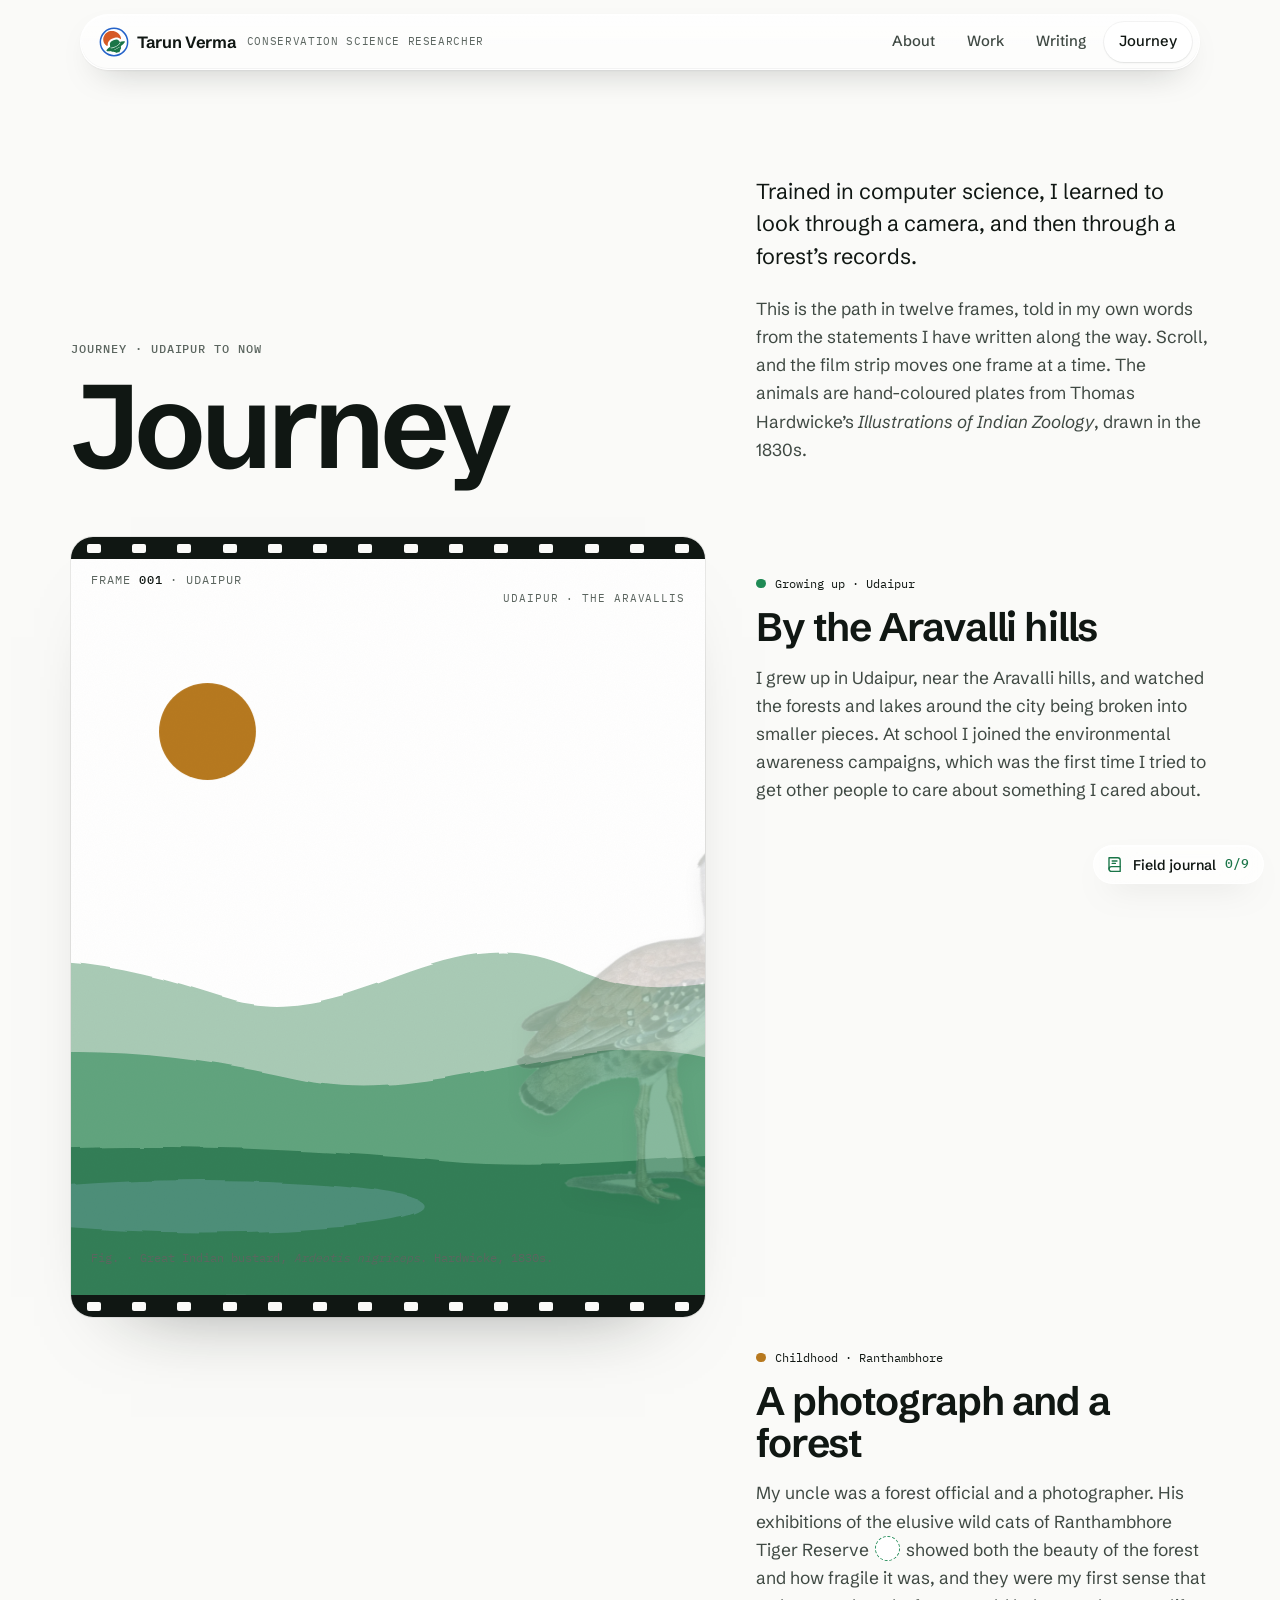
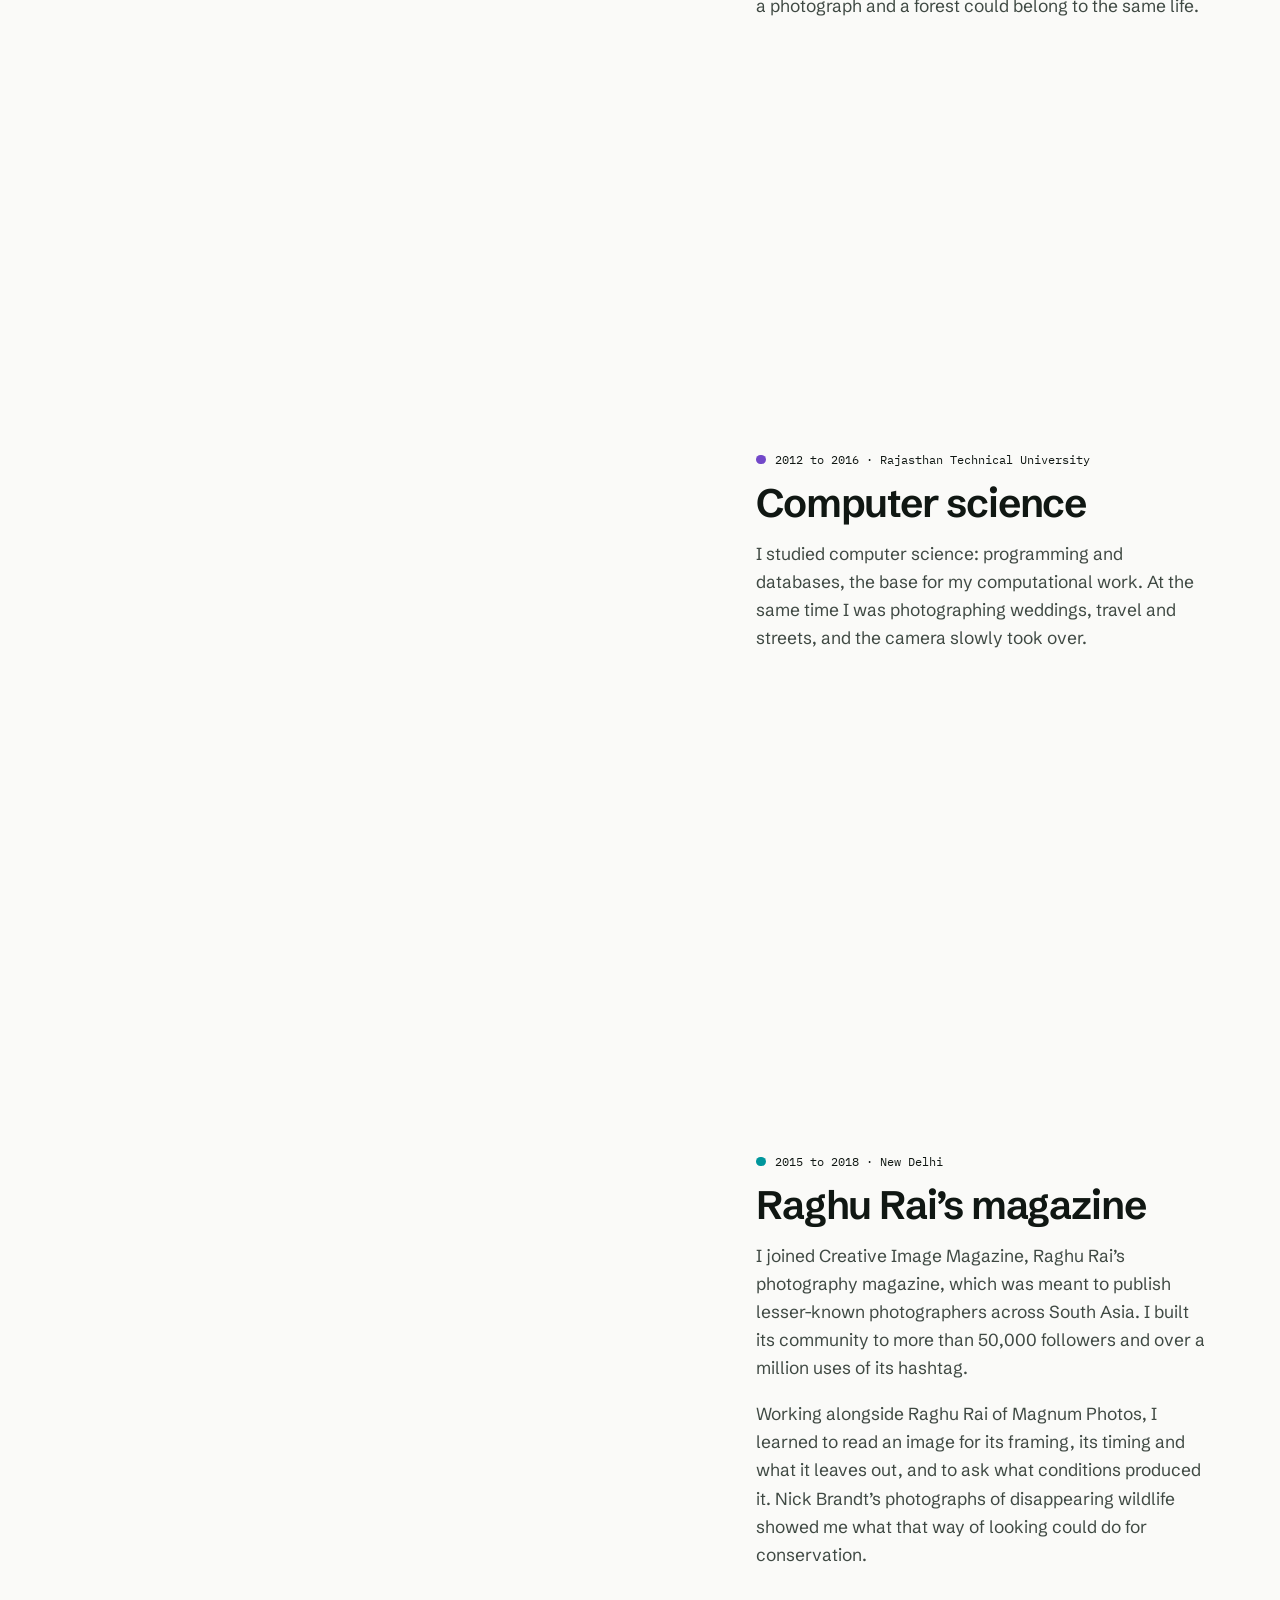
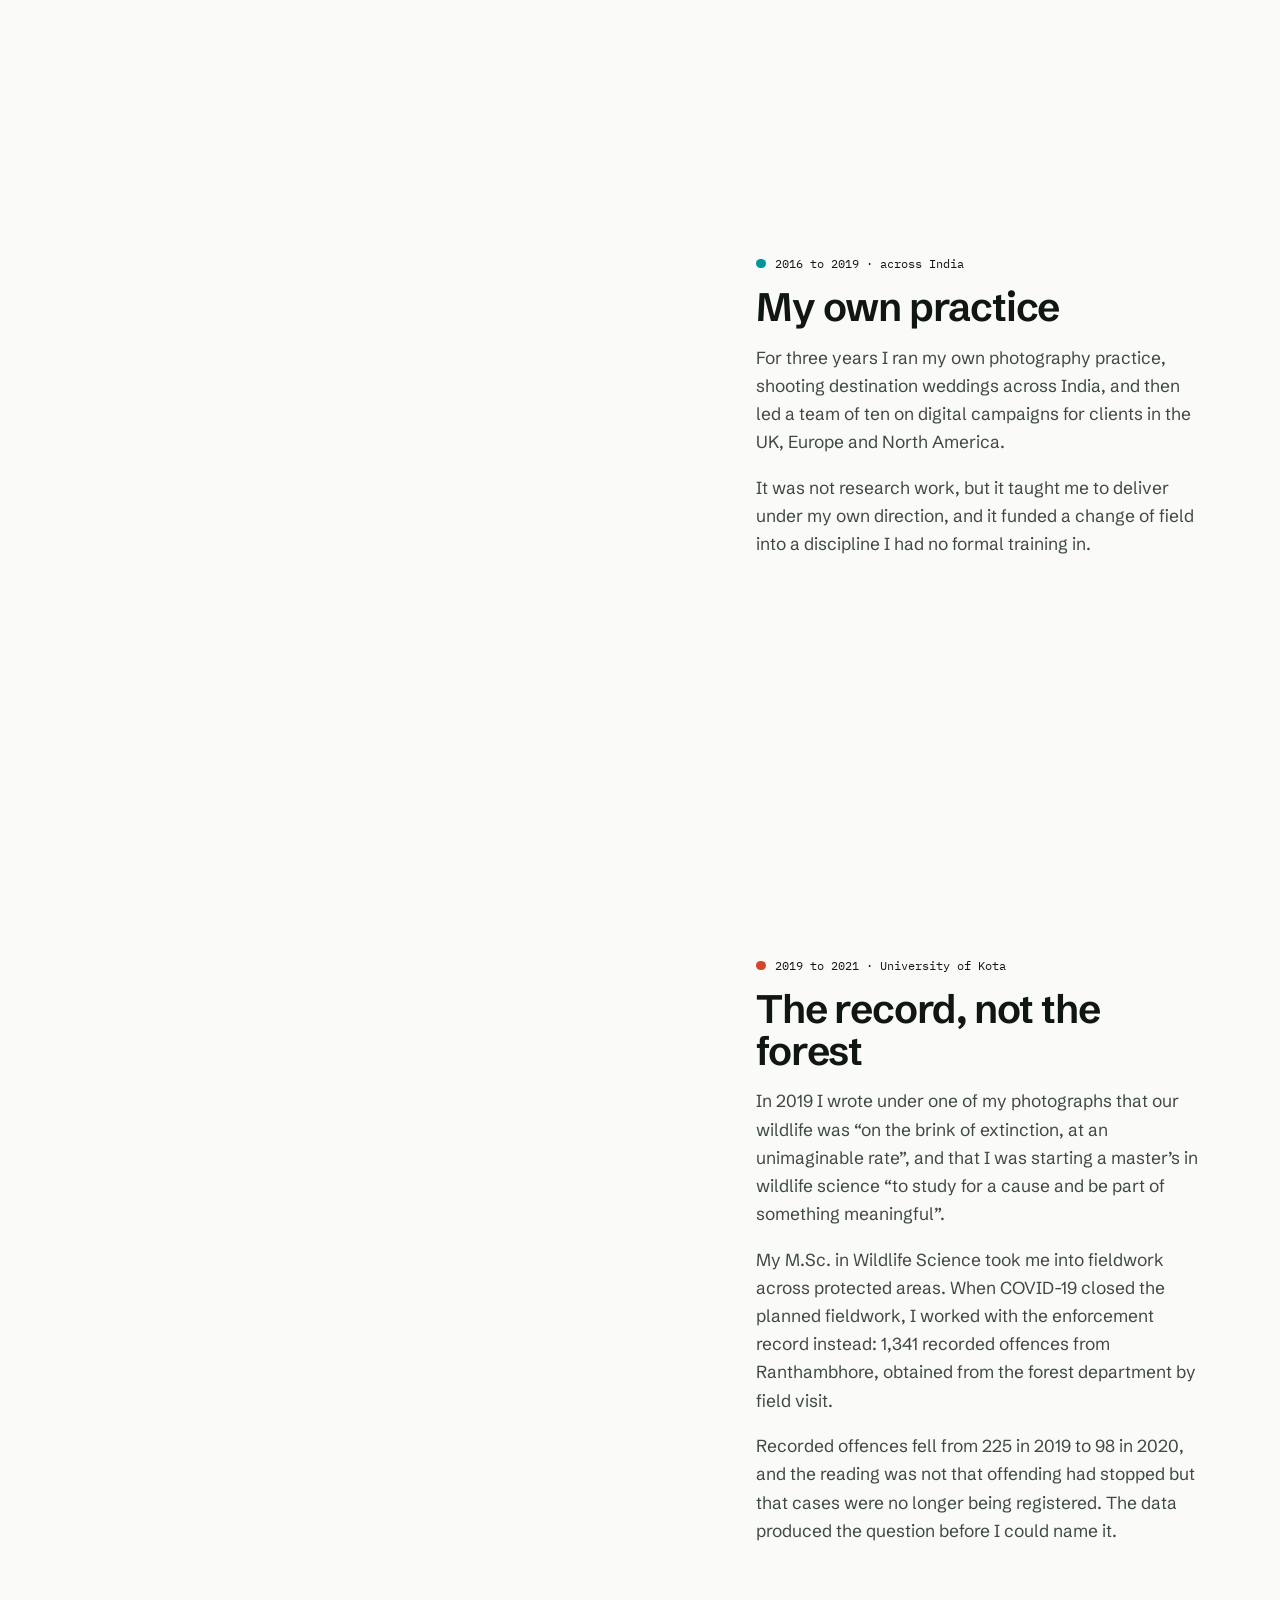
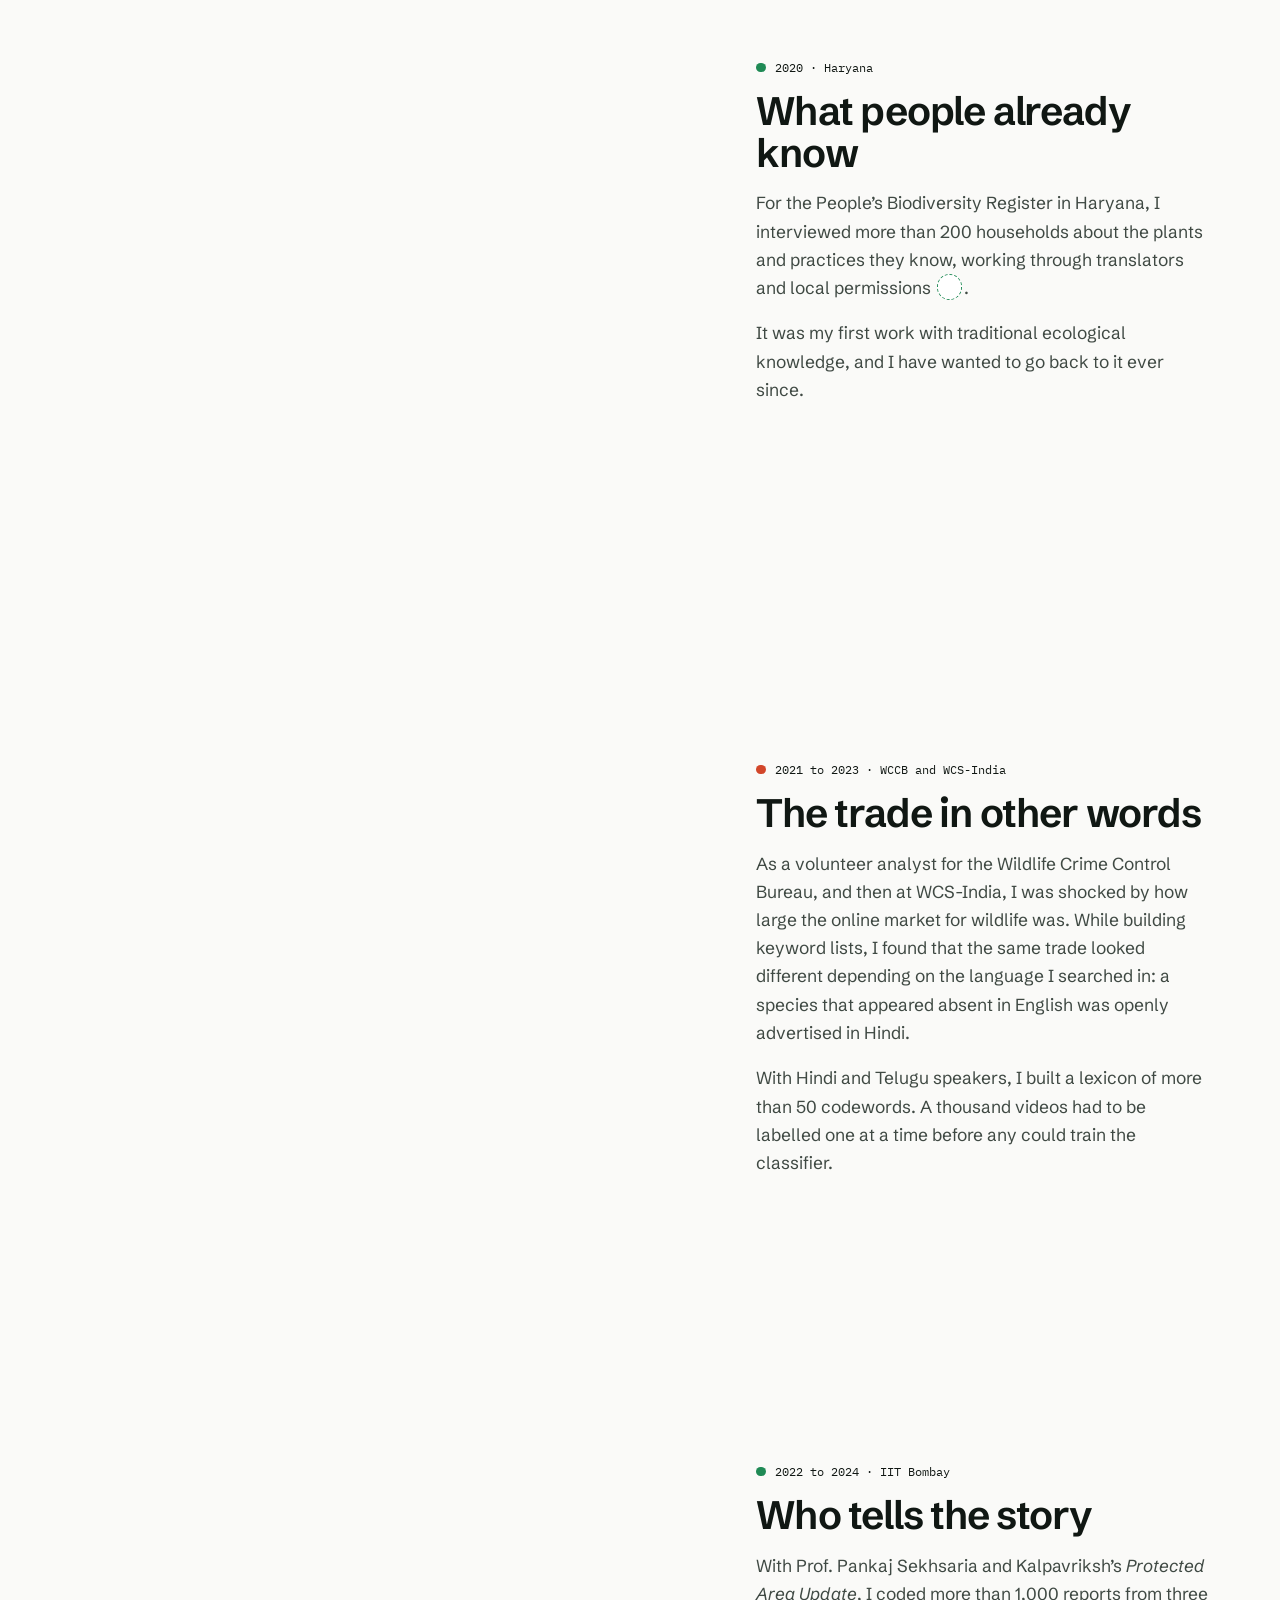
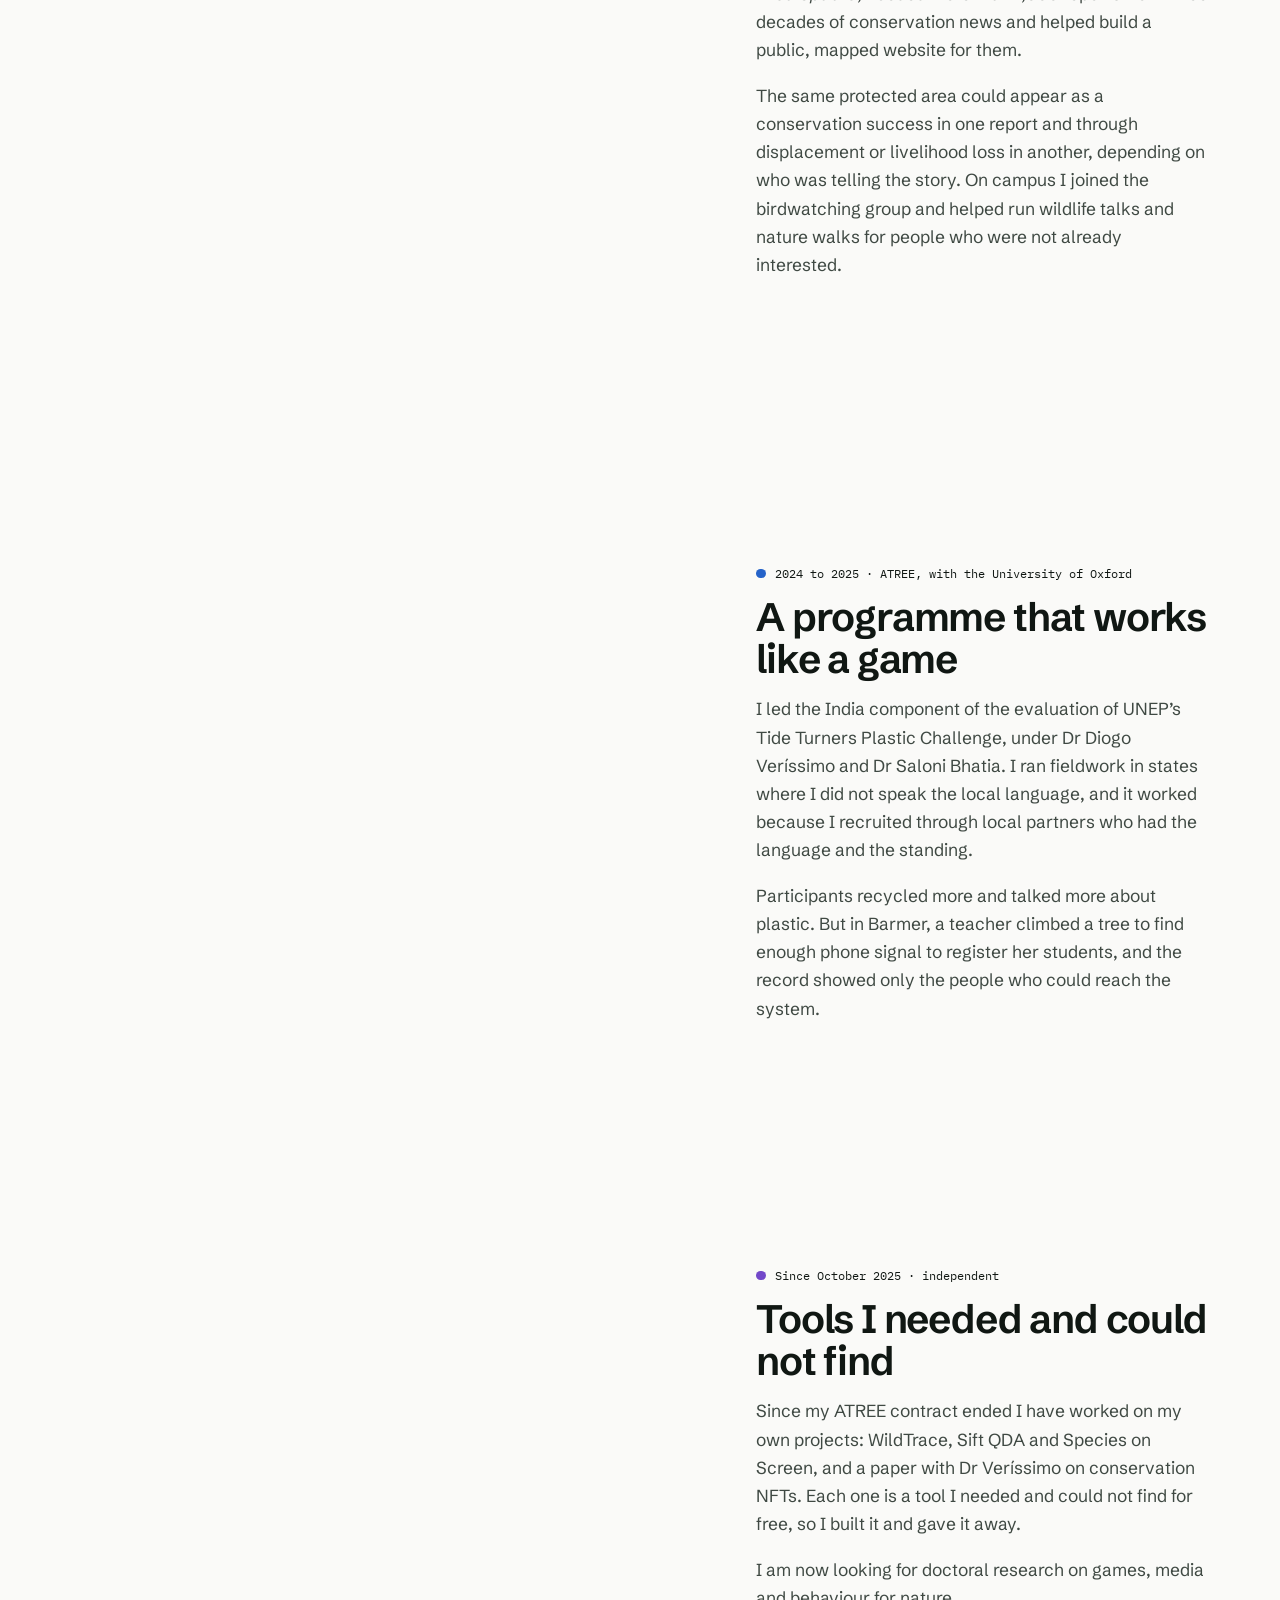
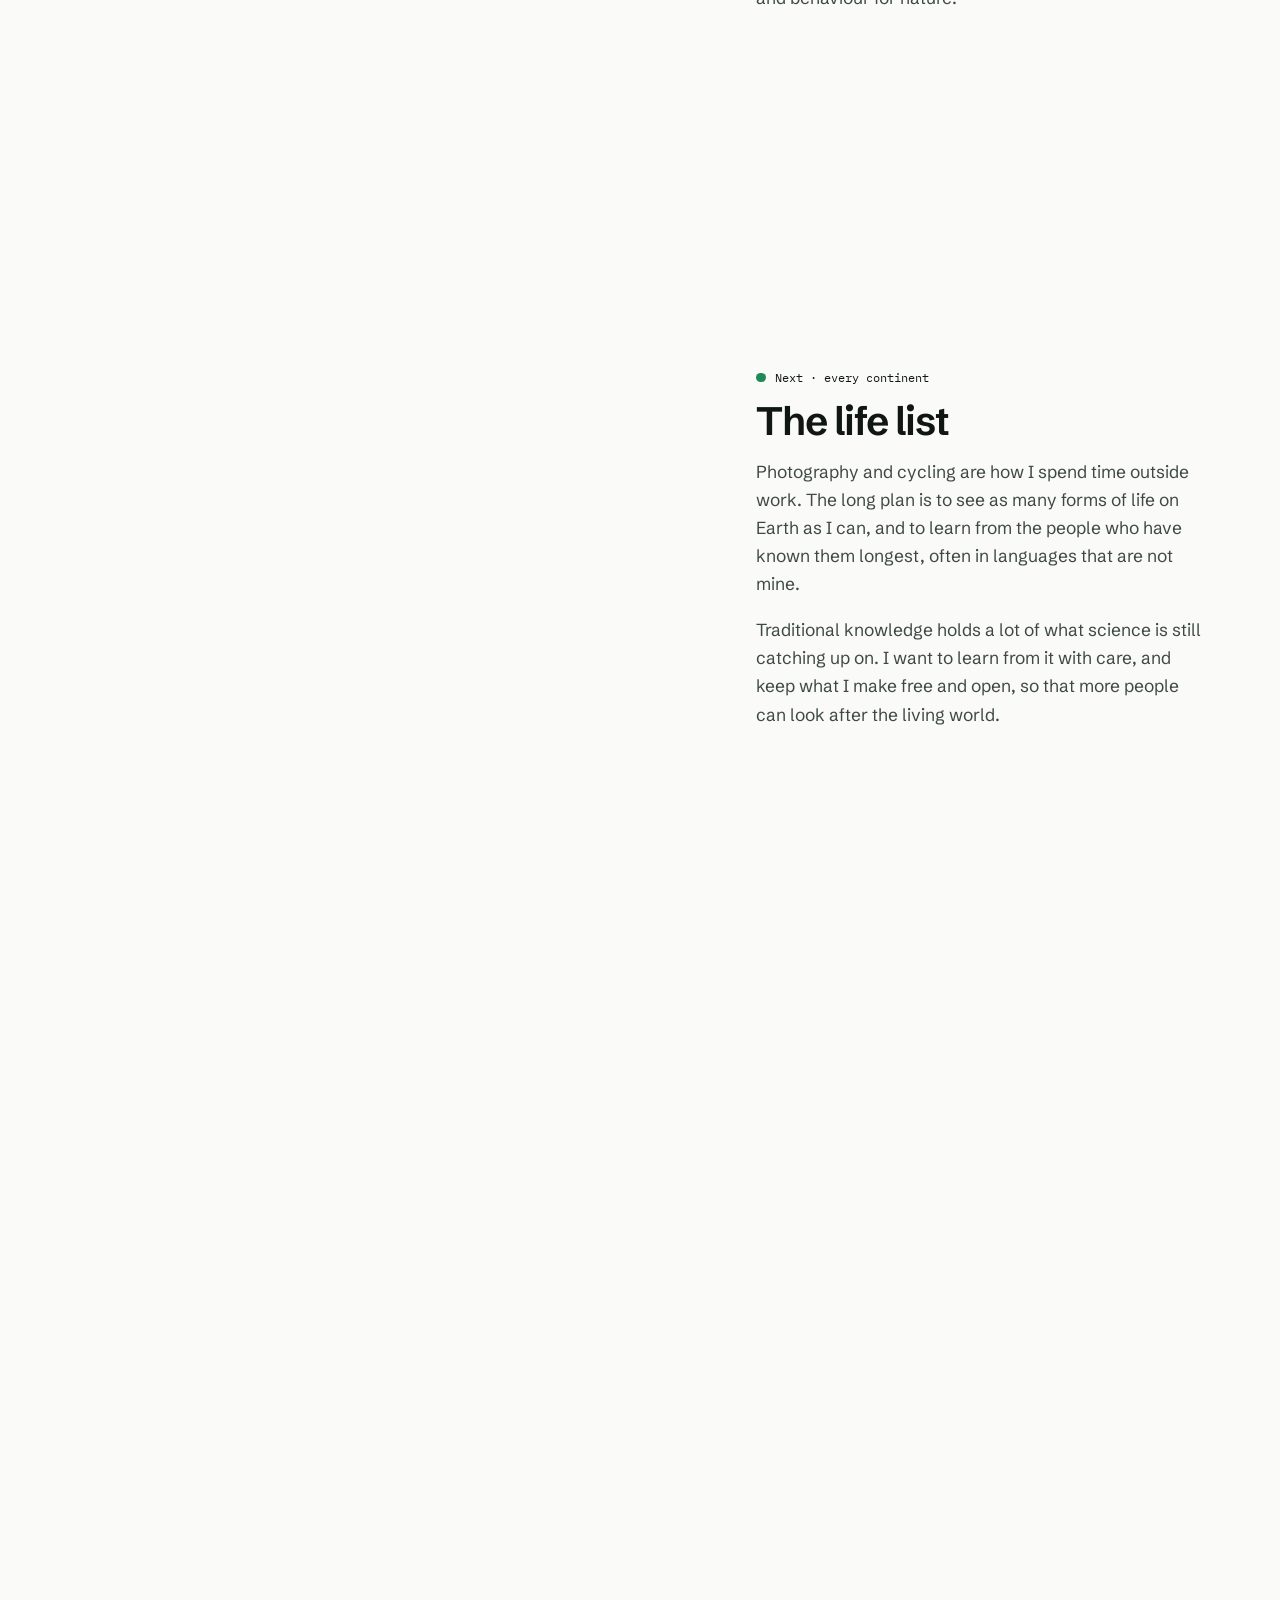
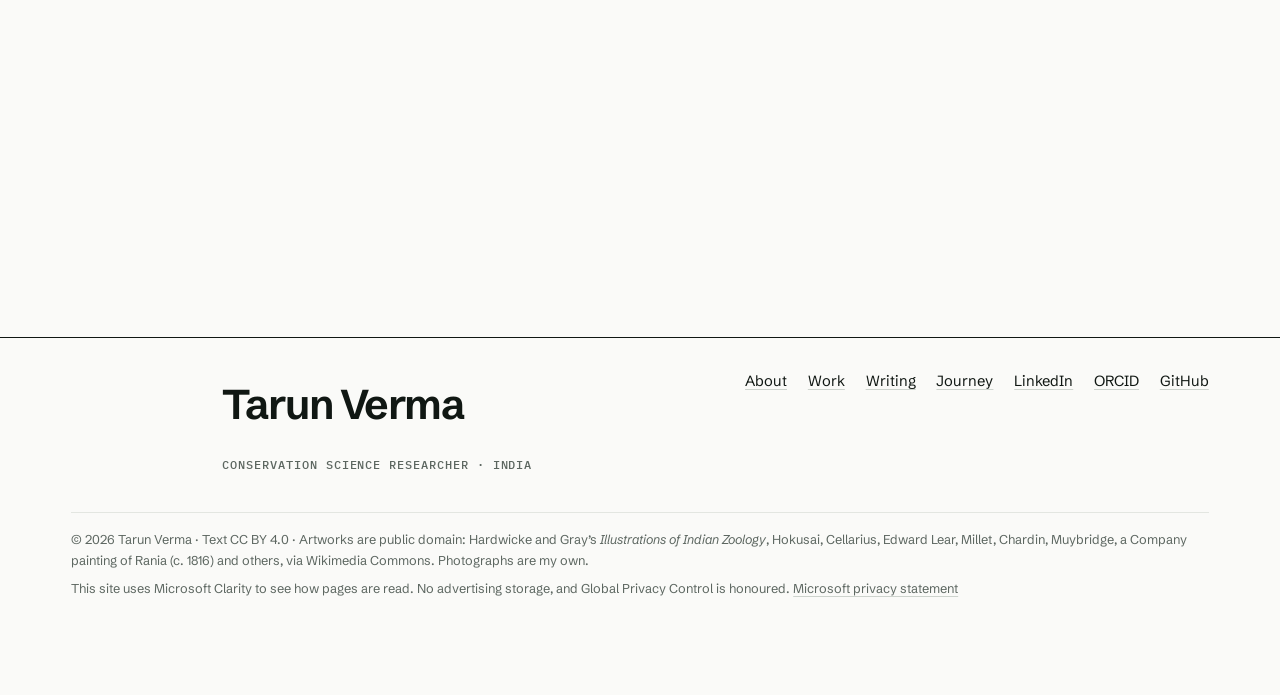
==== commit adc46de3: "Remove Kosma from the site and film; the film now covers four projects Co-Authored-By: Claude Opus 5" ====
--- a/journey/index.html
+++ b/journey/index.html
@@ -196,12 +196,12 @@
         </div>
 
         <!-- 11 · the tools -->
-        <div class="scene" data-scene="tools" data-label="Three emblems: WildTrace, Sift QDA and Kosma">
+        <div class="scene" data-scene="tools" data-label="Three emblems: WildTrace, Sift QDA and Species on Screen">
           <p class="s-title">Independent · open source</p>
           <div class="tools-row">
             <figure data-enter="pop" data-at="0.1"><img src="/assets/img/art/emblem-wildtrace.webp" alt="" width="400" height="400"><figcaption>WildTrace</figcaption></figure>
             <figure data-enter="pop" data-at="0.45"><img src="/assets/img/art/emblem-sift-qda.webp" alt="" width="400" height="400"><figcaption>Sift QDA</figcaption></figure>
-            <figure data-enter="pop" data-at="0.8"><img src="/assets/img/art/emblem-kosma.webp" alt="" width="400" height="400"><figcaption>Kosma</figcaption></figure>
+            <figure data-enter="pop" data-at="0.8"><img src="/assets/img/art/emblem-species-on-screen.webp" alt="" width="400" height="400"><figcaption>Species on Screen</figcaption></figure>
           </div>
         </div>
 
@@ -287,7 +287,7 @@
       <article class="chapter c-sift" data-scene="tools" data-year="2025">
         <p class="when">Since October 2025 · independent</p>
         <h2>Tools I needed and could not find</h2>
-        <p>Since my ATREE contract ended I have worked on my own projects: WildTrace, Sift QDA, Species on Screen and Kosma, and a paper with Dr Veríssimo on conservation NFTs. Each one is a tool I needed and could not find for free, so I built it and gave it away.</p>
+        <p>Since my ATREE contract ended I have worked on my own projects: WildTrace, Sift QDA and Species on Screen, and a paper with Dr Veríssimo on conservation NFTs. Each one is a tool I needed and could not find for free, so I built it and gave it away.</p>
         <p>I am now looking for doctoral research on games, media and behaviour for nature.</p>
       </article>
 
--- a/assets/css/site.css
+++ b/assets/css/site.css
@@ -626,12 +626,12 @@
 .origin { margin-top: clamp(2rem, 5vw, 4rem); padding: clamp(1.8rem, 4vw, 3rem); border-radius: 28px; background: linear-gradient(135deg, #fff, var(--brand-wash)); border: 1px solid var(--rule); }
 .origin-grid { display: grid; grid-template-columns: minmax(0, 4fr) minmax(0, 8fr); gap: clamp(1.5rem, 4vw, 3.5rem); align-items: end; margin-top: 1.2rem; }
 .drop { display: flex; align-items: flex-end; gap: 1rem; height: clamp(170px, 20vw, 240px); }
-.bar { flex: 1; position: relative; height: 100%; border-radius: 14px 14px 6px 6px; background: var(--c-pau); display: flex; flex-direction: column; justify-content: space-between; padding: .7rem; color: #fff; transform-origin: bottom; transition: transform 1.2s var(--ease) .2s; }
-.bar.low { height: 43.5%; background: repeating-linear-gradient(135deg, #fff 0 7px, #E7F2EB 7px 14px); color: var(--brand); border: 2px dashed var(--brand-bright); }
-.bar span { font-family: var(--mono); font-size: .72rem; }
-.bar b { font-size: clamp(1.5rem, 1rem + 1.6vw, 2.4rem); font-weight: 680; letter-spacing: -.04em; line-height: 1; }
-.origin:not(.in) .bar { transform: scaleY(.06); }
-.no-js .origin .bar { transform: none; }
+.o-bar { flex: 1; position: relative; height: 100%; border-radius: 14px 14px 6px 6px; background: var(--c-pau); display: flex; flex-direction: column; justify-content: space-between; padding: .7rem; color: #fff; transform-origin: bottom; transition: transform 1.2s var(--ease) .2s; }
+.o-bar.low { height: 43.5%; background: repeating-linear-gradient(135deg, #fff 0 7px, #E7F2EB 7px 14px); color: var(--brand); border: 2px dashed var(--brand-bright); }
+.o-bar span { font-family: var(--mono); font-size: .72rem; }
+.o-bar b { font-size: clamp(1.5rem, 1rem + 1.6vw, 2.4rem); font-weight: 680; letter-spacing: -.04em; line-height: 1; }
+.origin:not(.in) .o-bar { transform: scaleY(.06); }
+.no-js .origin .o-bar { transform: none; }
 .origin-big { font-size: clamp(1.6rem, 1.1rem + 2vw, 3rem); font-weight: 640; letter-spacing: -.035em; line-height: 1.05; margin: 0 0 .8rem; }
 .origin-big b { color: var(--brand); }
 .origin-turn { font-family: var(--serif); font-style: italic; font-size: clamp(1.25rem, 1rem + .9vw, 1.7rem); line-height: 1.3; margin: 0 0 .8rem; }
@@ -686,7 +686,7 @@
 .rail-bar i { display: block; height: 100%; width: var(--p, 16.6%); background: var(--ink); border-radius: inherit; transition: width .3s var(--ease); }
 .no-js .rail-ctrl { display: none; }
 @media (max-width: 560px) { .card { flex-basis: 84%; } .rail-count { min-width: 3.8rem; } }
-@media (prefers-reduced-motion: reduce) { .chip, .avail i { animation: none; } .origin .bar { transform: none !important; } }
+@media (prefers-reduced-motion: reduce) { .chip, .avail i { animation: none; } .origin .o-bar { transform: none !important; } }
 
 /* what's new, one line each */
 .news2 { list-style: none; margin: 0; padding: 0; border-top: 1px solid var(--rule); }
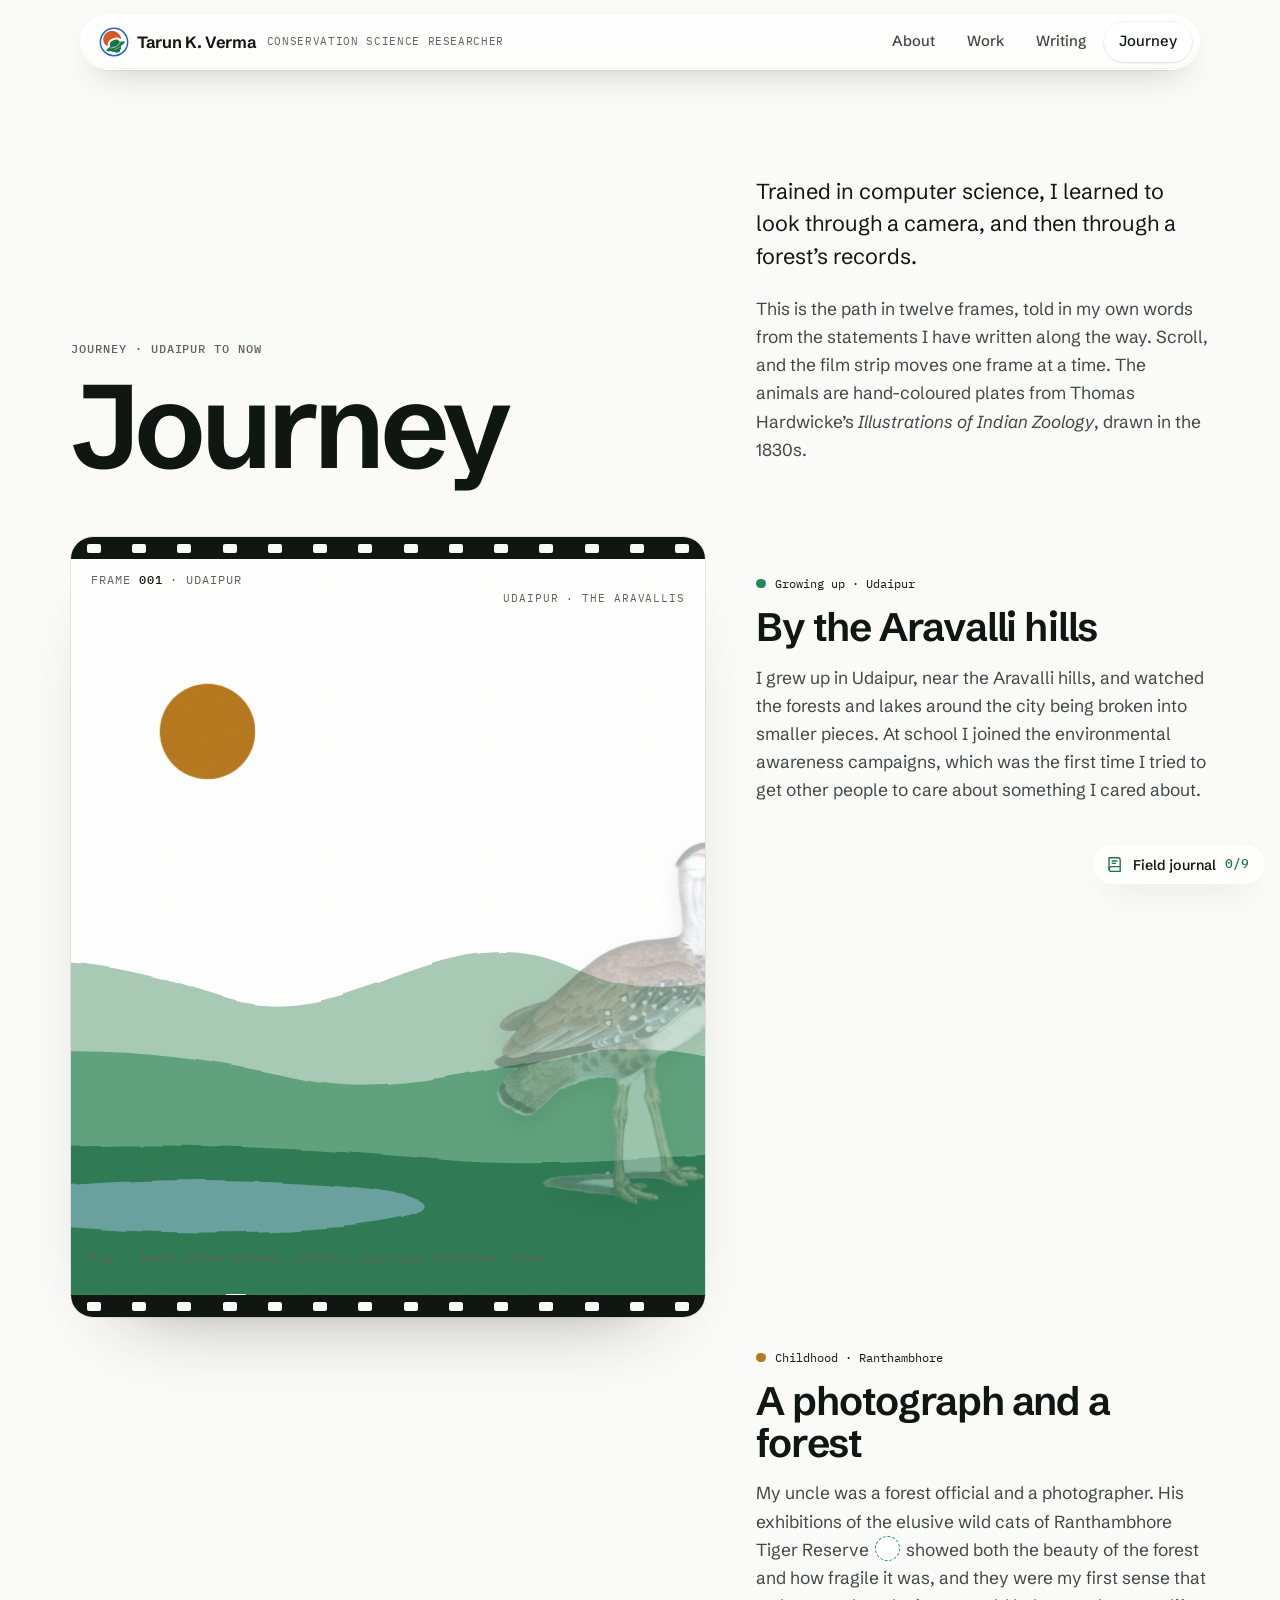
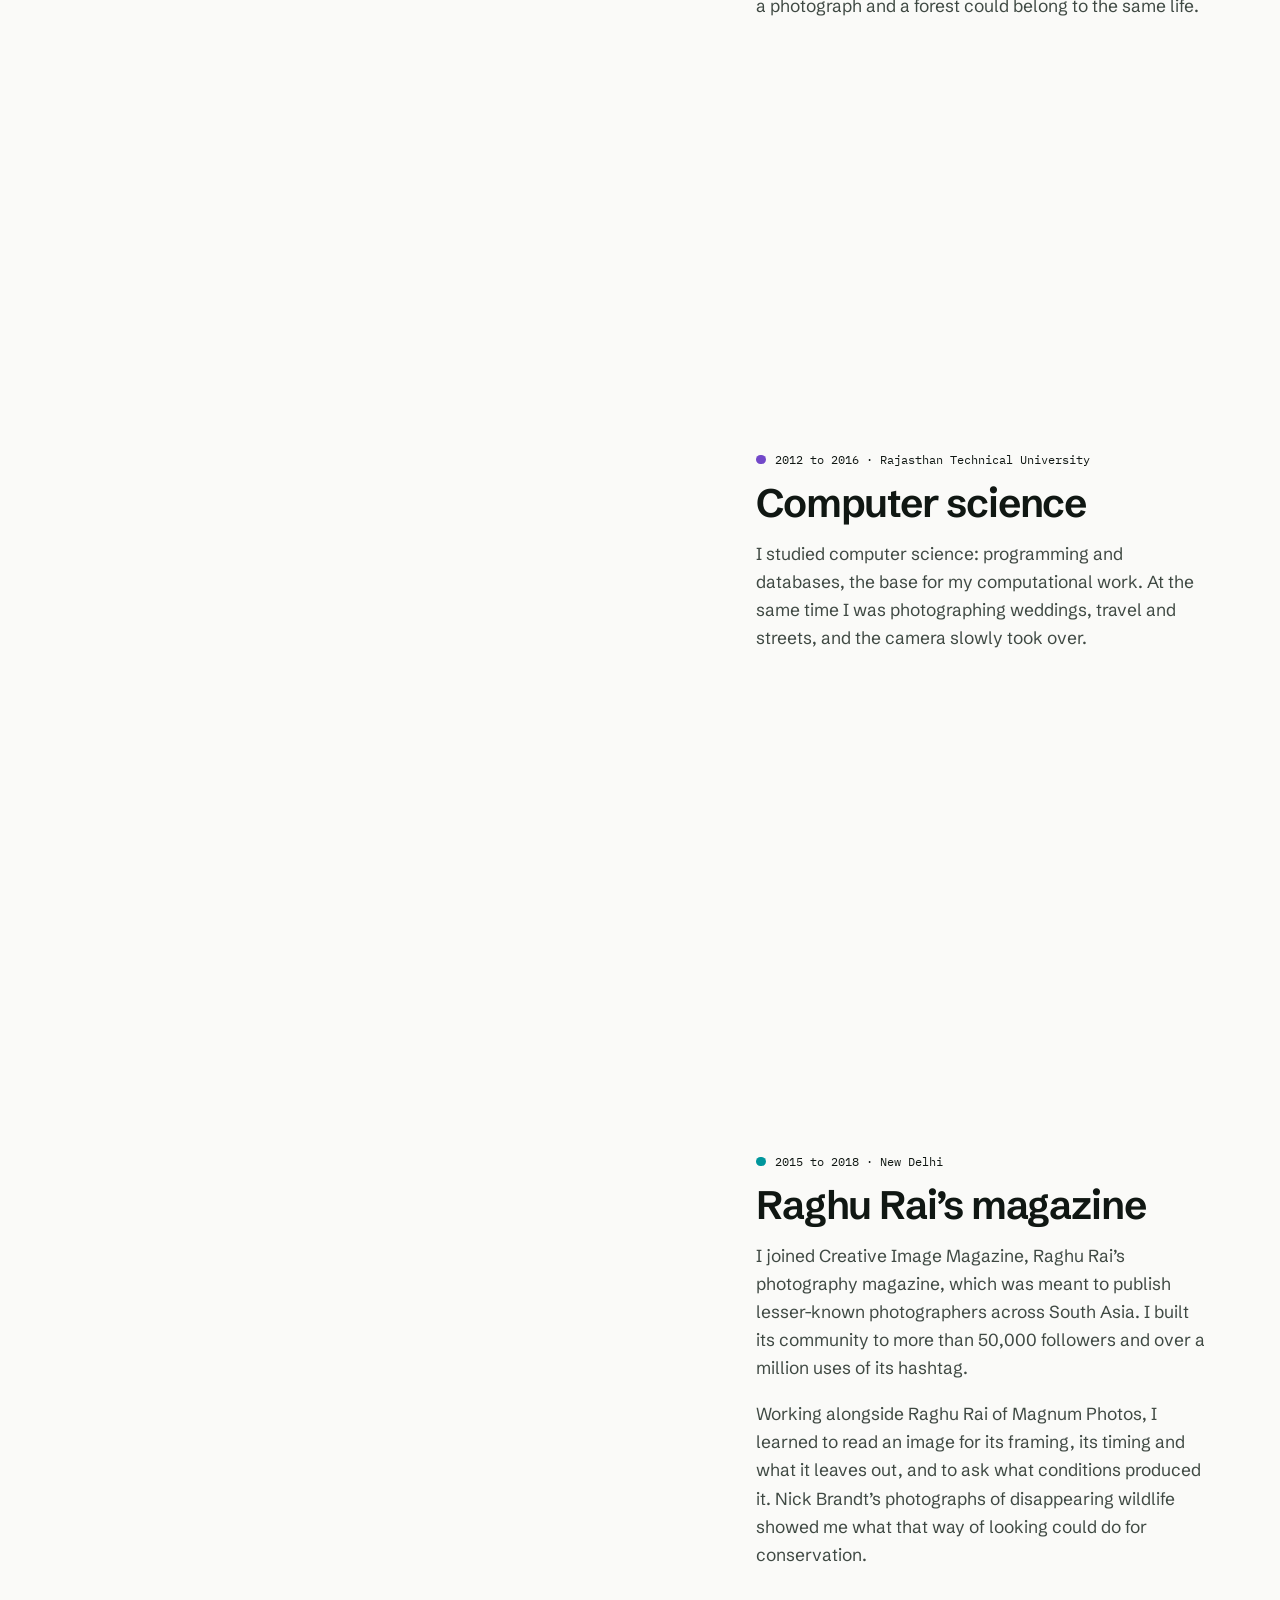
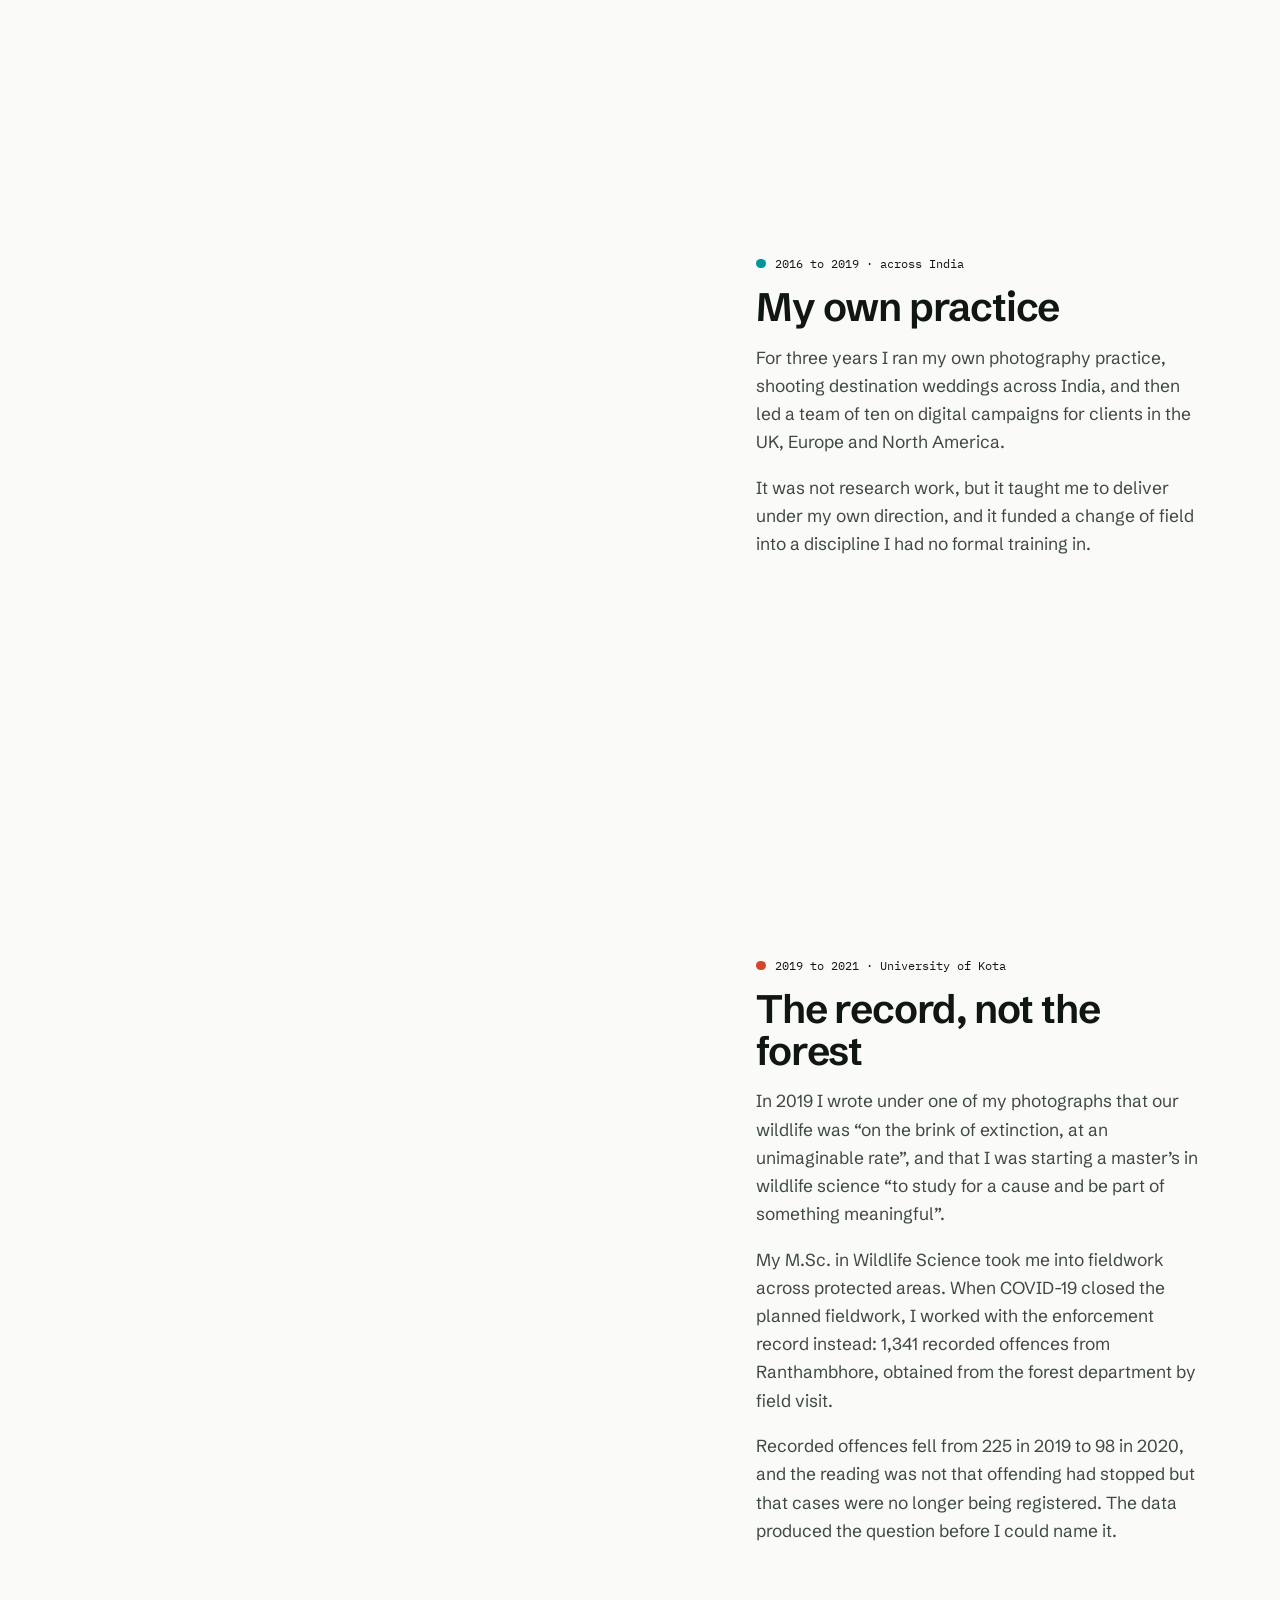
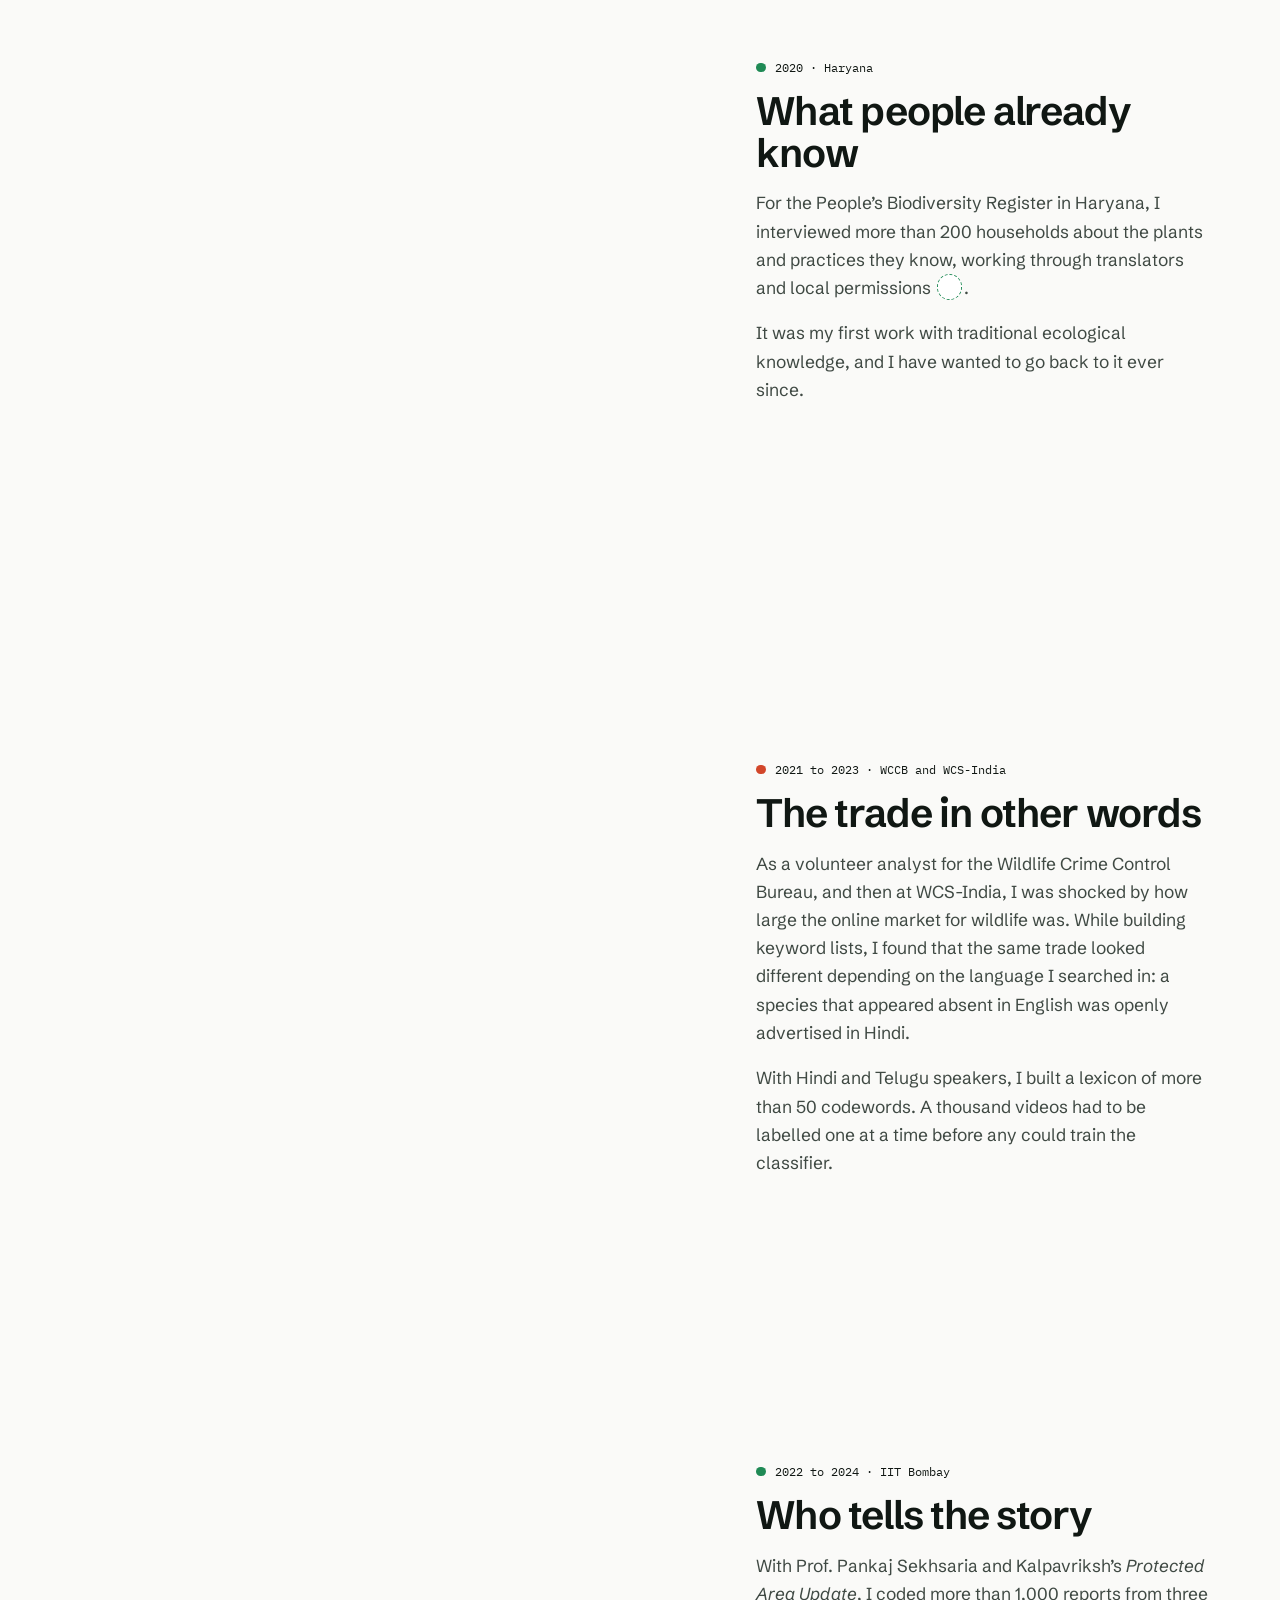
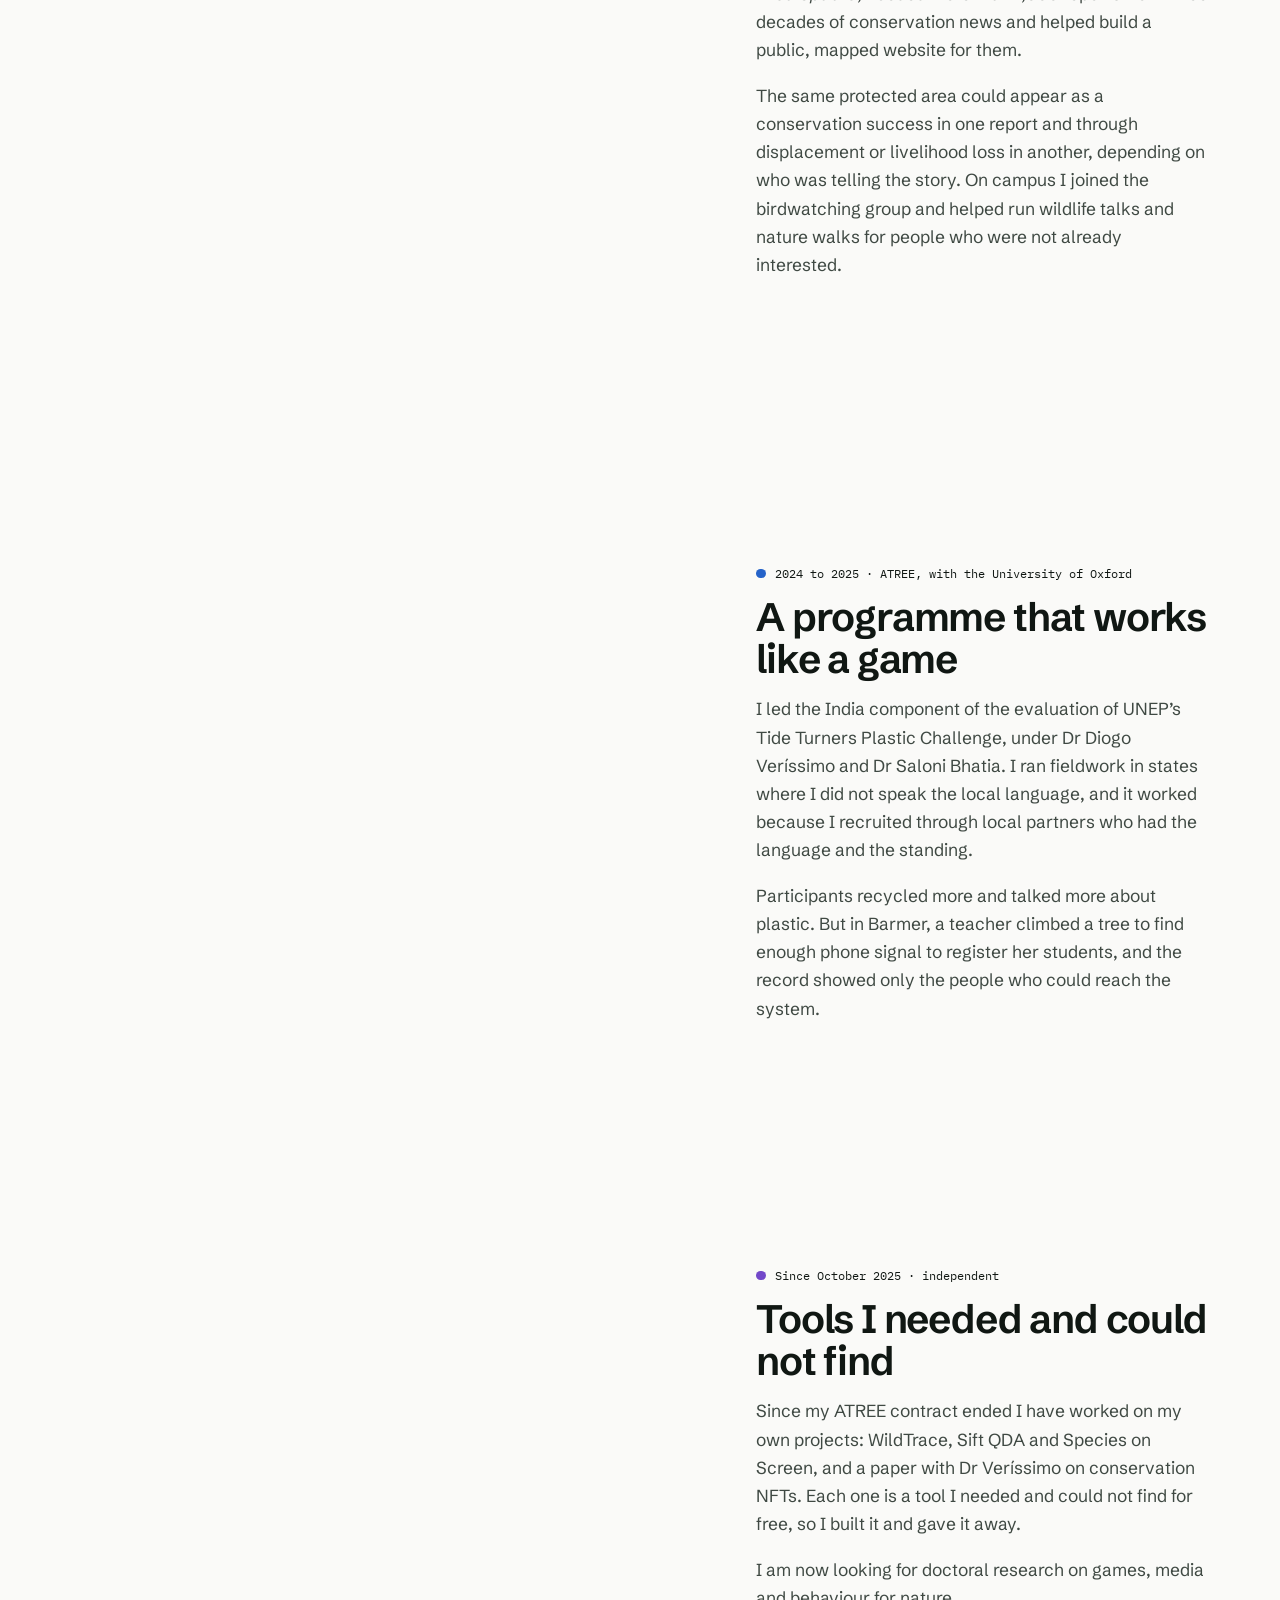
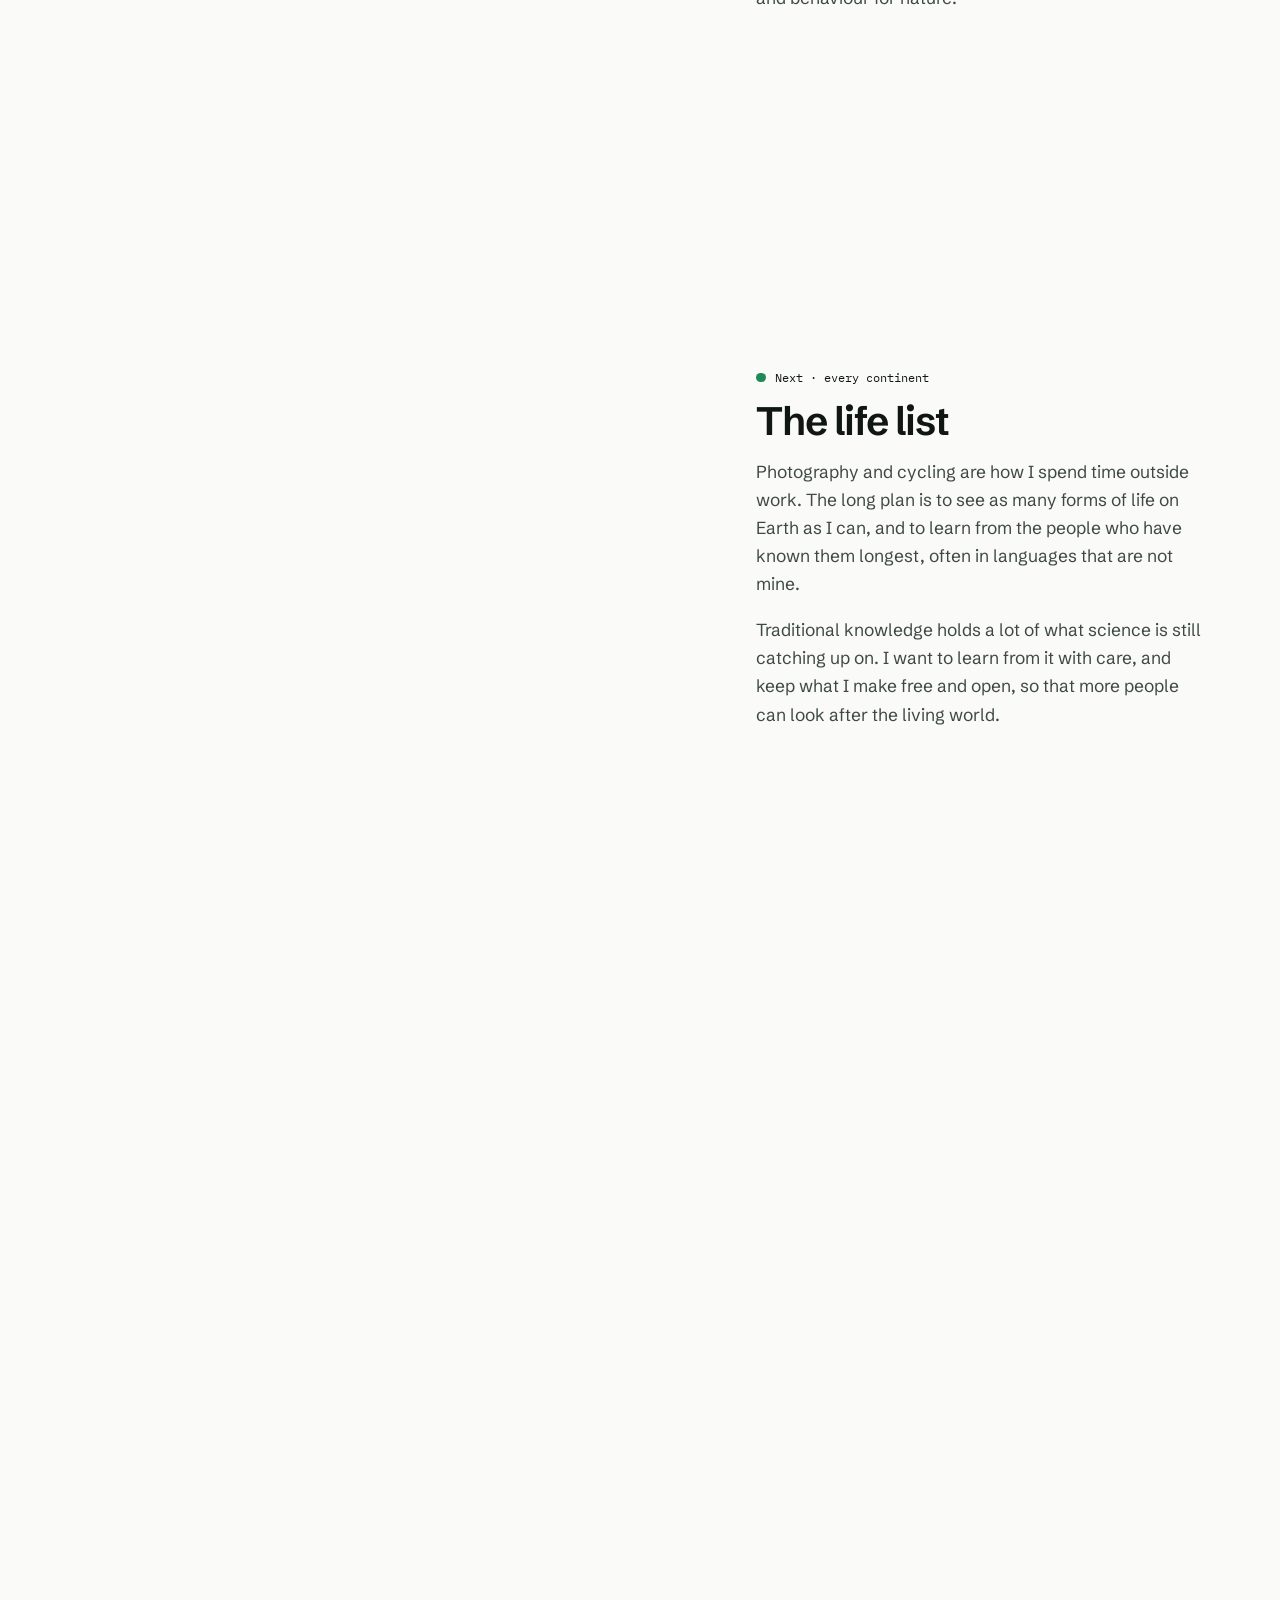
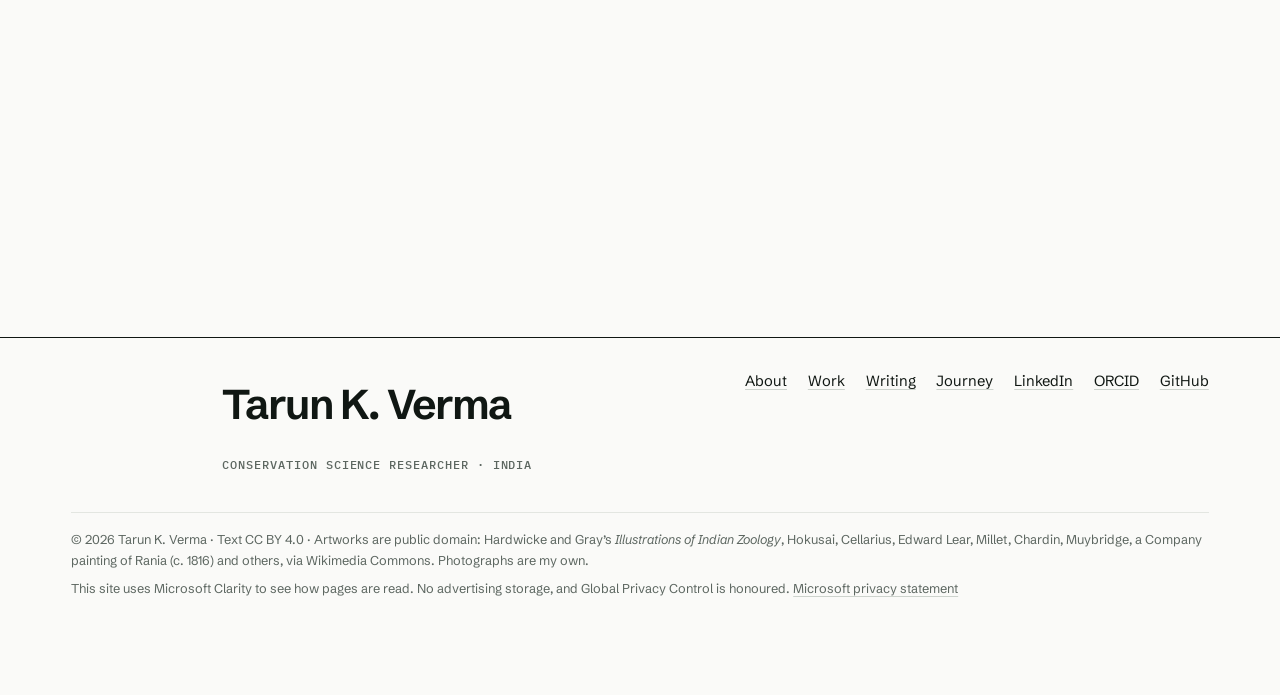
==== commit d3897cf1: "Display name Tarun K. Verma, matching LinkedIn; home name 2pt smaller; film and share image re-rende" ====
--- a/journey/index.html
+++ b/journey/index.html
@@ -5,21 +5,21 @@
 <meta name="viewport" content="width=device-width, initial-scale=1">
 <meta http-equiv="Content-Security-Policy" content="default-src 'self'; script-src 'self' https://www.clarity.ms https://*.clarity.ms https://c.bing.com; connect-src 'self' https://*.clarity.ms https://c.bing.com; img-src 'self' data: https://*.clarity.ms https://c.bing.com; style-src 'self'; font-src 'self'; media-src 'self'; object-src 'none'; base-uri 'self'; form-action 'none'; upgrade-insecure-requests">
 <meta name="referrer" content="strict-origin-when-cross-origin">
-<title>Journey · From Photography to Conservation Science · Tarun Verma</title>
-<meta name="description" content="Tarun Verma’s path, told as an illustrated film strip: Udaipur and the Aravallis, Raghu Rai’s photography magazine, Ranthambhore’s enforcement records, online wildlife trade at WCS-India, Kalpavriksh at IIT Bombay, and UNEP’s Tide Turners with Oxford.">
+<title>Journey · From Photography to Conservation Science · Tarun K. Verma</title>
+<meta name="description" content="Tarun K. Verma’s path, told as an illustrated film strip: Udaipur and the Aravallis, Raghu Rai’s photography magazine, Ranthambhore’s enforcement records, online wildlife trade at WCS-India, Kalpavriksh at IIT Bombay, and UNEP’s Tide Turners with Oxford.">
 <link rel="canonical" href="https://tarunverma.com/journey/">
-<meta name="author" content="Tarun Verma">
+<meta name="author" content="Tarun K. Verma">
 <meta name="robots" content="index, follow, max-image-preview:large, max-snippet:-1">
 <meta name="theme-color" content="#FAFAF8">
 <meta property="og:type" content="website">
-<meta property="og:site_name" content="Tarun Verma">
-<meta property="og:title" content="Journey · From Photography to Conservation Science · Tarun Verma">
-<meta property="og:description" content="Tarun Verma’s path, told as an illustrated film strip: Udaipur and the Aravallis, Raghu Rai’s photography magazine, Ranthambhore’s enforcement records, online wildlife trade at WCS-India, Kalpavriksh at IIT Bombay, and UNEP’s Tide Turners with Oxford.">
+<meta property="og:site_name" content="Tarun K. Verma">
+<meta property="og:title" content="Journey · From Photography to Conservation Science · Tarun K. Verma">
+<meta property="og:description" content="Tarun K. Verma’s path, told as an illustrated film strip: Udaipur and the Aravallis, Raghu Rai’s photography magazine, Ranthambhore’s enforcement records, online wildlife trade at WCS-India, Kalpavriksh at IIT Bombay, and UNEP’s Tide Turners with Oxford.">
 <meta property="og:url" content="https://tarunverma.com/journey/">
 <meta property="og:image" content="https://tarunverma.com/assets/img/og-tarun-verma.png">
 <meta property="og:image:width" content="1200">
 <meta property="og:image:height" content="630">
-<meta property="og:image:alt" content="Tarun Verma, Conservation Science Researcher, India">
+<meta property="og:image:alt" content="Tarun K. Verma, Conservation Science Researcher, India">
 <meta property="og:locale" content="en_GB">
 <meta name="twitter:card" content="summary_large_image">
 <link rel="icon" href="/favicon.svg" type="image/svg+xml">
@@ -41,7 +41,7 @@
  "@context": "https://schema.org",
  "@type": "AboutPage",
  "url": "https://tarunverma.com/journey/",
- "name": "Journey: Tarun Verma",
+ "name": "Journey: Tarun K. Verma",
  "isPartOf": {
   "@id": "https://tarunverma.com/#website"
  },
@@ -55,7 +55,7 @@
 <a class="skip" href="#main">Skip to content</a>
 <header class="site-nav">
   <nav class="nav-pill" aria-label="Main">
-    <a class="wordmark" href="/" aria-label="Tarun Verma, home"><img class="brand-mark" src="/assets/img/brand/tarun-verma-mark.svg" width="30" height="30" alt=""><b>Tarun Verma</b><span>Conservation Science Researcher</span></a>
+    <a class="wordmark" href="/" aria-label="Tarun K. Verma, home"><img class="brand-mark" src="/assets/img/brand/tarun-verma-mark.svg" width="30" height="30" alt=""><b>Tarun K. Verma</b><span>Conservation Science Researcher</span></a>
     <div class="nav-links"><a href="/">About</a><a href="/work/">Work</a><a href="/writing/">Writing</a><a href="/journey/" aria-current="page">Journey</a></div>
   </nav>
 </header>
@@ -315,7 +315,7 @@
       <figure><img src="/assets/img/photos/chinkara-indian-gazelle-black-and-white-2020.webp" width="793" height="799" loading="lazy" alt="Black-and-white close portrait of a chinkara, the Indian gazelle, looking straight into the camera"><figcaption><b>The Numbness</b>, 2020. A chinkara, the Indian gazelle, met on foot in the forest: “it was just stupefying for me to look into those eyes.”</figcaption></figure>
       <figure><img src="/assets/img/photos/long-walks-forest-road-2021.webp" width="1440" height="754" loading="lazy" alt="A person walking alone along a sunlit forest road"><figcaption><b>Long walks</b>, 2021.</figcaption></figure>
       <figure><img src="/assets/img/photos/macaque-behind-bars-black-and-white-2019.webp" width="1080" height="1350" loading="lazy" alt="Black-and-white portrait of a macaque looking out from behind bars"><figcaption><b>The Cancer</b>, 2019. From a series made to say that our wildlife is on the brink.</figcaption></figure>
-      <figure><img src="/assets/img/photos/tarun-verma-fieldwork-rangefinder-compass-2021.webp" width="1280" height="1600" loading="lazy" alt="Tarun Verma in a grassland meadow, holding a shed spotted deer antler, with a rangefinder and compass around his neck"><figcaption><b>Spotted deer horn and I</b>, 2021. “Good old rangefinder and compass to navigate in forest.”</figcaption></figure>
+      <figure><img src="/assets/img/photos/tarun-verma-fieldwork-rangefinder-compass-2021.webp" width="1280" height="1600" loading="lazy" alt="Tarun K. Verma in a grassland meadow, holding a shed spotted deer antler, with a rangefinder and compass around his neck"><figcaption><b>Spotted deer horn and I</b>, 2021. “Good old rangefinder and compass to navigate in forest.”</figcaption></figure>
       <figure><img src="/assets/img/photos/elephants-forest-long-walks-2021.webp" width="1440" height="754" loading="lazy" alt="Two elephants with riders crossing dry grassland at the edge of a forest"><figcaption><b>Long walks</b>, 2021.</figcaption></figure>
       <figure><img src="/assets/img/photos/egret-reflection-jal-mahal-jaipur-2013.webp" width="612" height="612" loading="lazy" alt="A white egret wading in pale blue water with its reflection beneath it"><figcaption>An egret at Jal Mahal, Jaipur, 2013.</figcaption></figure>
       <figure><img src="/assets/img/photos/parakeet-black-and-white-2020.webp" width="1045" height="800" loading="lazy" alt="Black-and-white portrait of a parakeet with its head turned down"><figcaption><b>The Victim</b>, 2020.</figcaption></figure>
@@ -359,8 +359,8 @@
 <footer class="site-footer">
   <div class="wrap">
     <div class="foot-brand">
-      <img class="foot-emblem" src="/assets/img/brand/tarun-verma-emblem.svg" width="817" height="731" loading="lazy" alt="Emblem of Tarun Verma: a researcher in a bucket hat with binoculars and a camera, among a tiger, a deer, birds, a village, a river and fish, under an orange sun">
-      <p class="foot-name">Tarun Verma</p>
+      <img class="foot-emblem" src="/assets/img/brand/tarun-verma-emblem.svg" width="817" height="731" loading="lazy" alt="Emblem of Tarun K. Verma: a researcher in a bucket hat with binoculars and a camera, among a tiger, a deer, birds, a village, a river and fish, under an orange sun">
+      <p class="foot-name">Tarun K. Verma</p>
       <p class="foot-role label">Conservation Science Researcher · India</p>
     </div>
     <nav class="foot-nav" aria-label="Footer">
@@ -368,7 +368,7 @@
       <a href="https://www.linkedin.com/in/tarunverma1/" rel="me noopener">LinkedIn</a><a href="https://orcid.org/0009-0009-4130-2455" rel="me noopener">ORCID</a><a href="https://github.com/tarunv13" rel="me noopener">GitHub</a>
     </nav>
     <div class="foot-note">
-      <span>© 2026 Tarun Verma · Text CC BY 4.0 · Artworks are public domain: Hardwicke and Gray’s <i>Illustrations of Indian Zoology</i>, Hokusai, Cellarius, Edward Lear, Millet, Chardin, Muybridge, a Company painting of Rania (c. 1816) and others, via Wikimedia Commons. Photographs are my own.</span>
+      <span>© 2026 Tarun K. Verma · Text CC BY 4.0 · Artworks are public domain: Hardwicke and Gray’s <i>Illustrations of Indian Zoology</i>, Hokusai, Cellarius, Edward Lear, Millet, Chardin, Muybridge, a Company painting of Rania (c. 1816) and others, via Wikimedia Commons. Photographs are my own.</span>
       <span>This site uses Microsoft Clarity to see how pages are read. No advertising storage, and Global Privacy Control is honoured. <a href="https://www.microsoft.com/privacy/privacystatement" rel="noopener">Microsoft privacy statement</a></span>
     </div>
   </div>
--- a/assets/css/site.css
+++ b/assets/css/site.css
@@ -588,7 +588,7 @@
    number, four blind spots, a swipeable project rail and quick answers.
    ===================================================================== */
 .hero2 { display: grid; grid-template-columns: minmax(0, 7fr) minmax(0, 5fr); gap: clamp(2rem, 5vw, 4.5rem); align-items: center; min-height: calc(100svh - 150px); padding: clamp(1.5rem, 4vw, 3rem) 0 clamp(2rem, 4vw, 3rem); }
-.name-display { font-weight: 660; font-size: clamp(3.6rem, 1rem + 8.4vw, 8.6rem); line-height: .9; letter-spacing: -.05em; margin: .9rem 0 0; }
+.name-display { font-weight: 660; font-size: clamp(calc(3.6rem - 2pt), calc(1rem + 8.4vw - 2pt), calc(8.6rem - 2pt)); line-height: .9; letter-spacing: -.05em; margin: .9rem 0 0; }
 .promise { font-family: var(--serif); font-style: italic; font-weight: 380; font-size: clamp(1.4rem, 1.05rem + 1.3vw, 2.15rem); line-height: 1.25; color: var(--ink-2); max-width: 30ch; margin: 1.3rem 0 0; }
 .avail { display: inline-flex; align-items: center; gap: .55rem; margin: 1.5rem 0 0; padding: .38rem .85rem .38rem .7rem; border-radius: 999px; background: var(--brand-wash); color: var(--brand); font-size: .86rem; font-weight: 560; }
 .avail i { width: .55rem; height: .55rem; border-radius: 50%; background: var(--brand-bright); box-shadow: 0 0 0 0 rgba(31,138,85,.5); animation: live 2.4s var(--ease) infinite; }
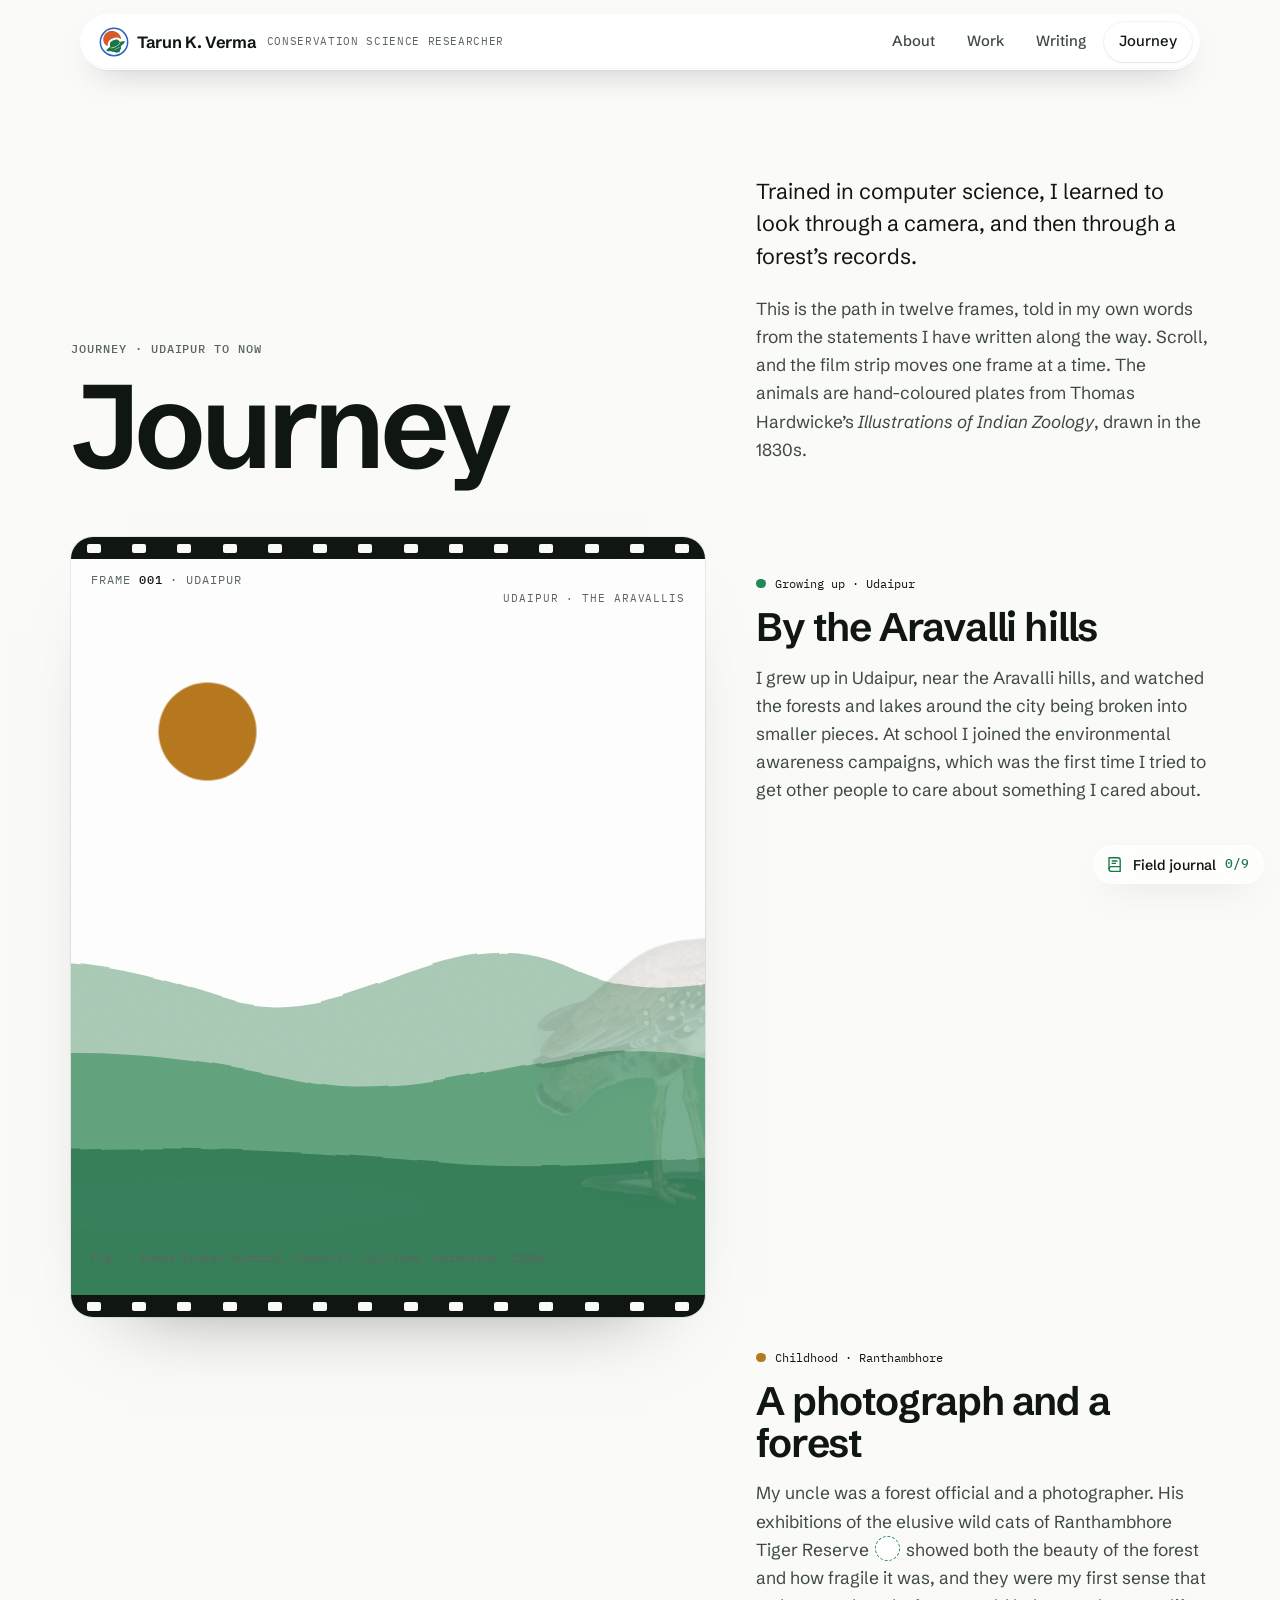
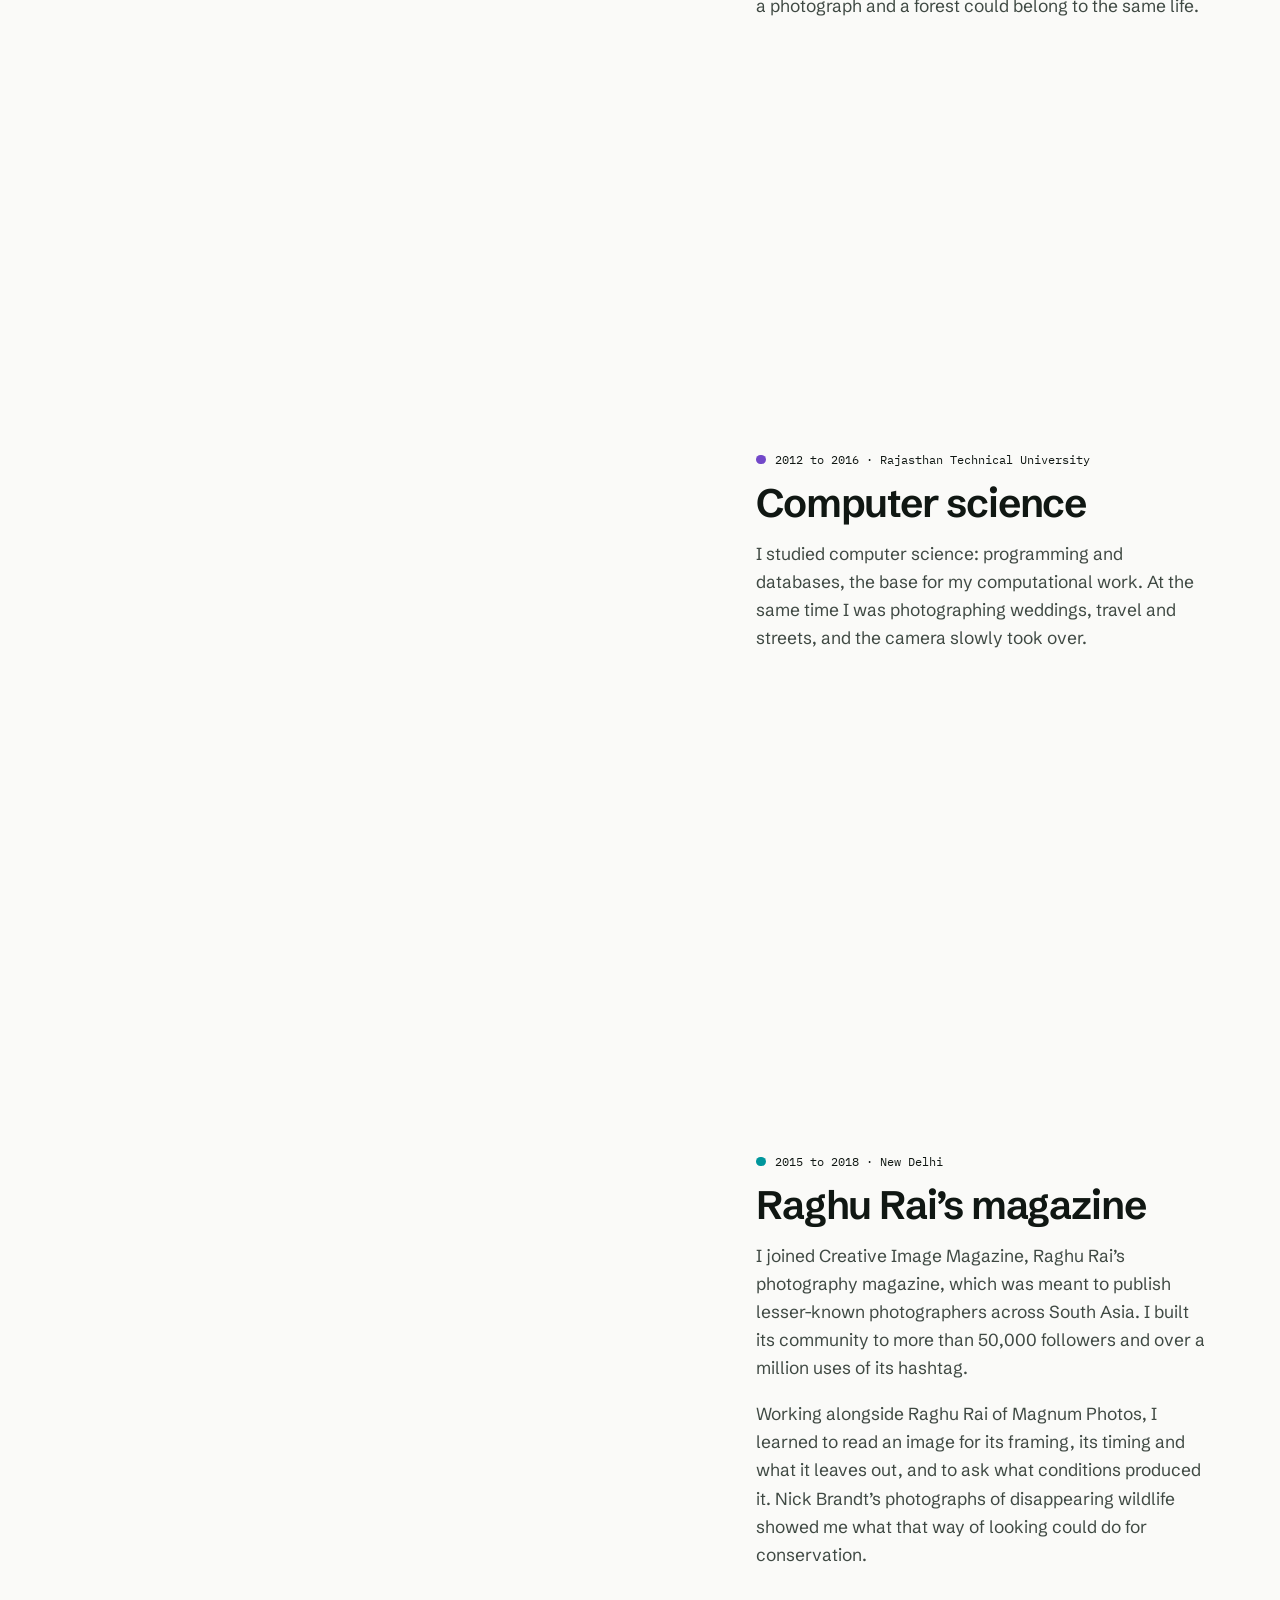
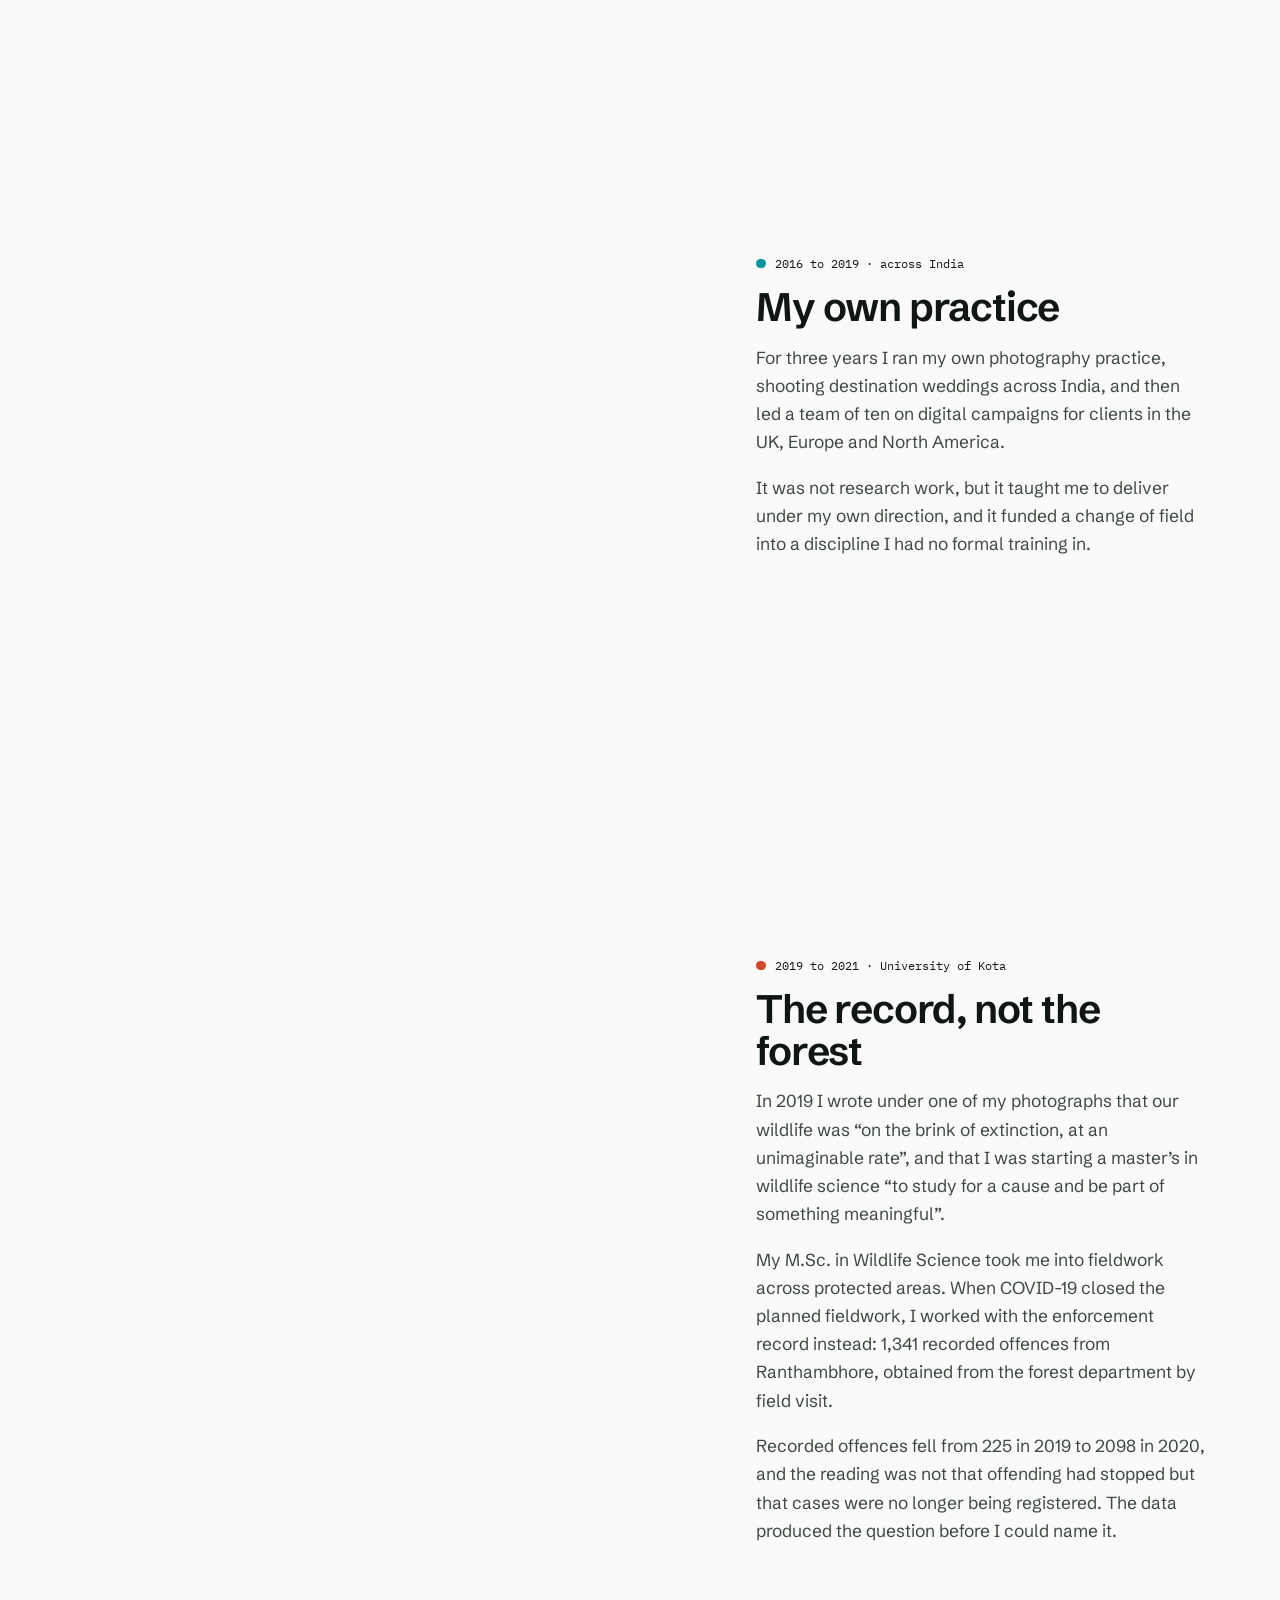
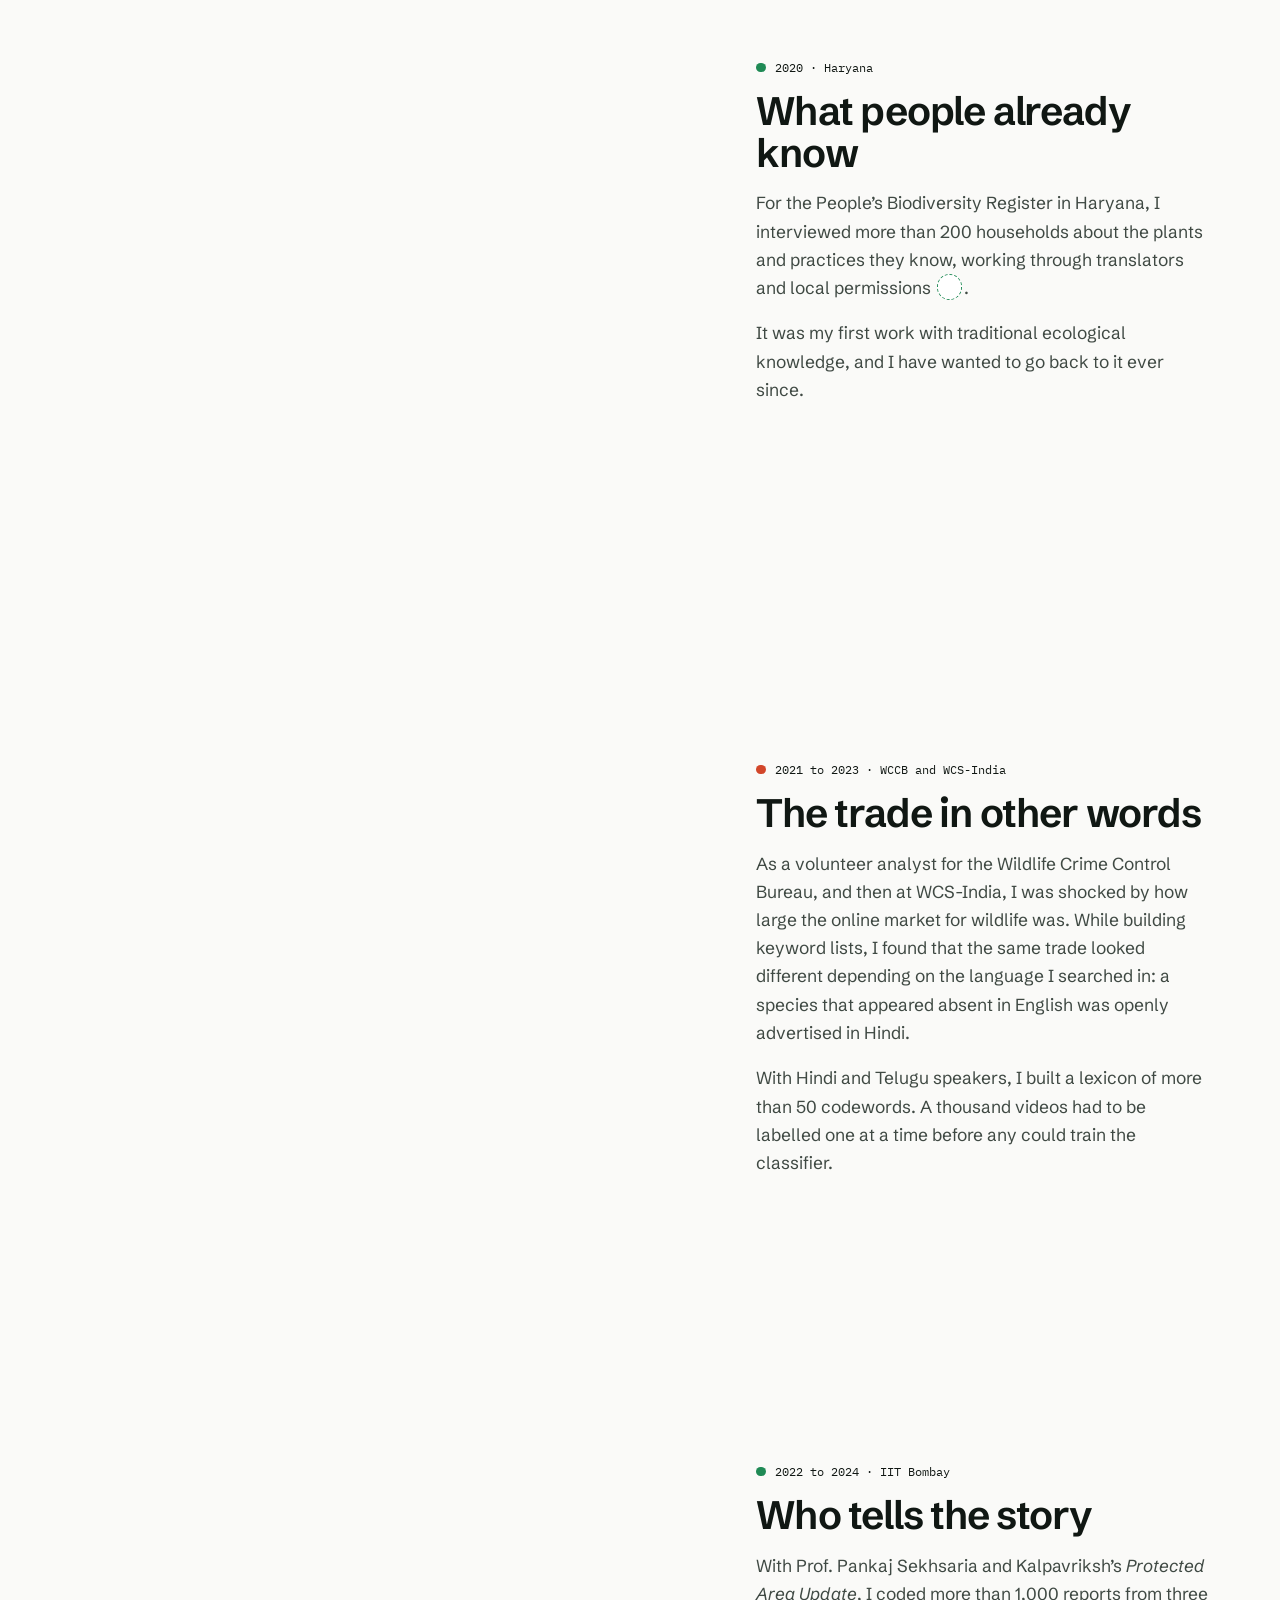
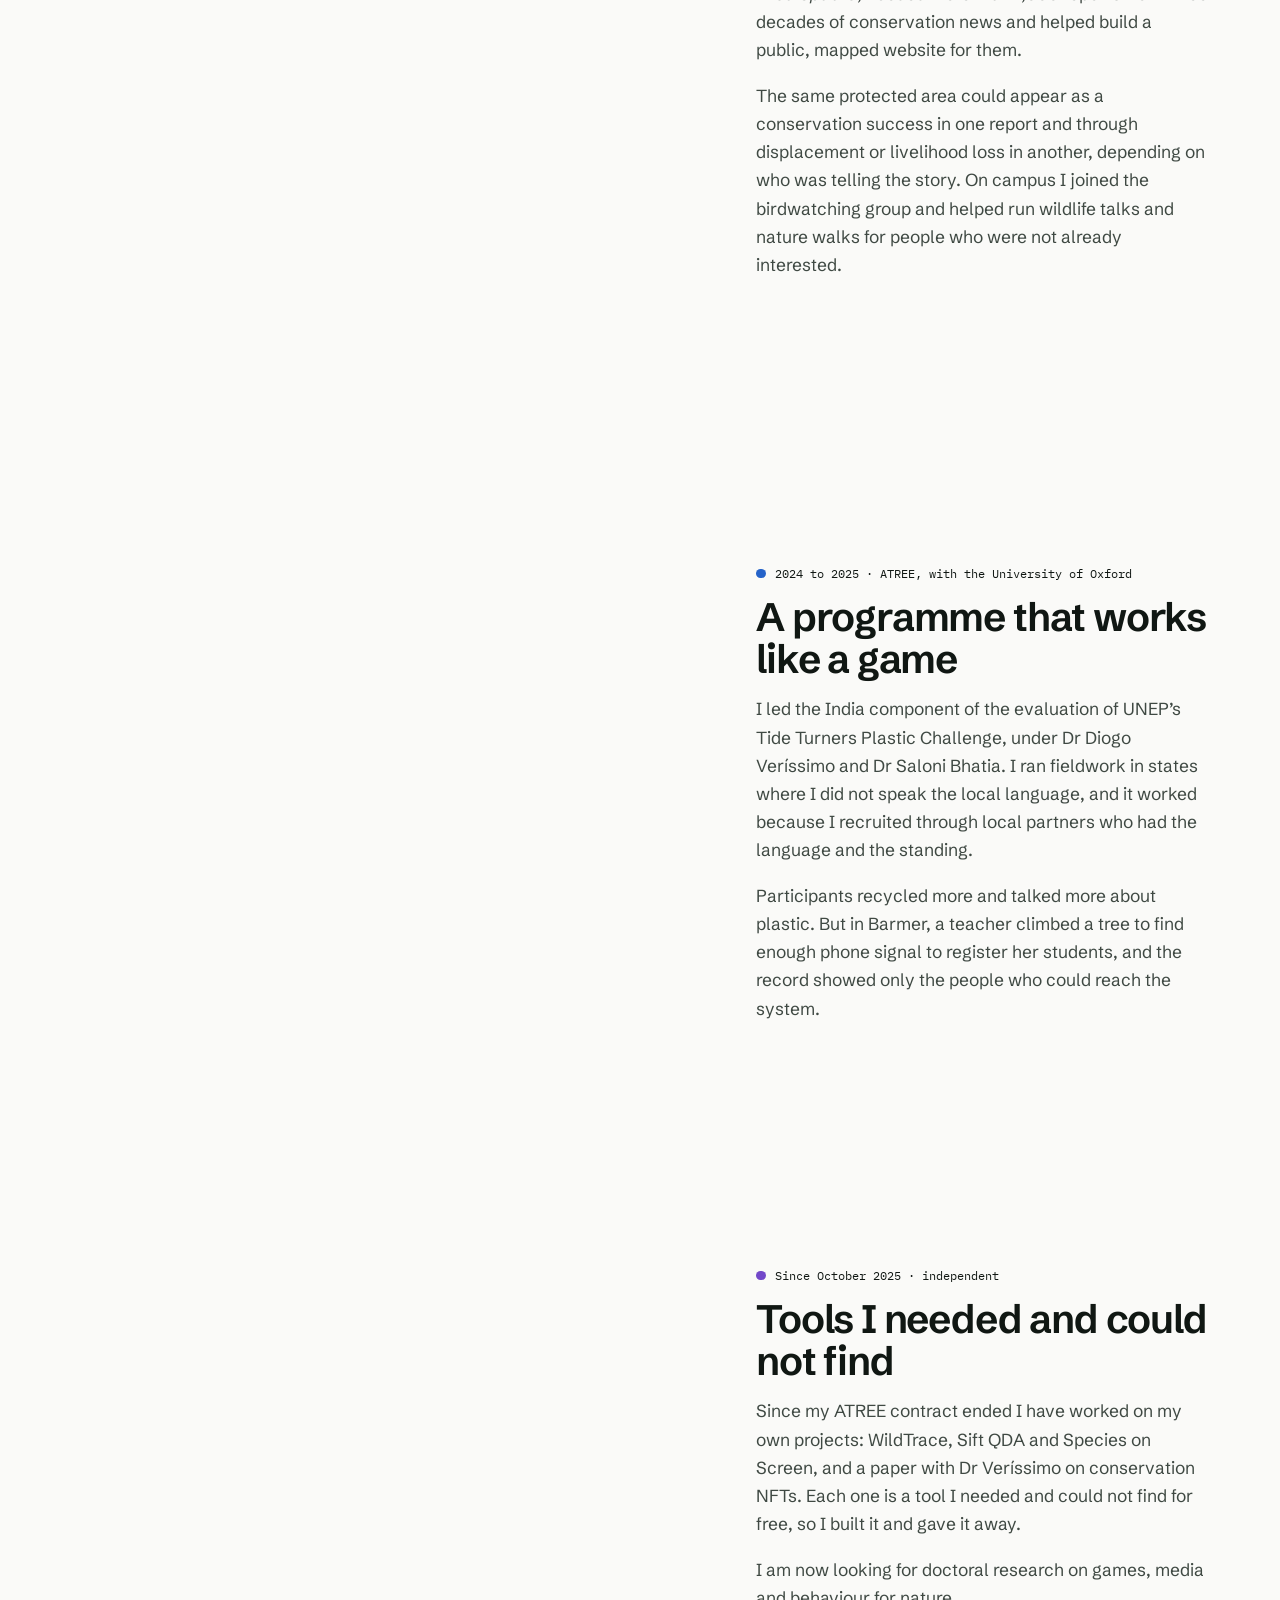
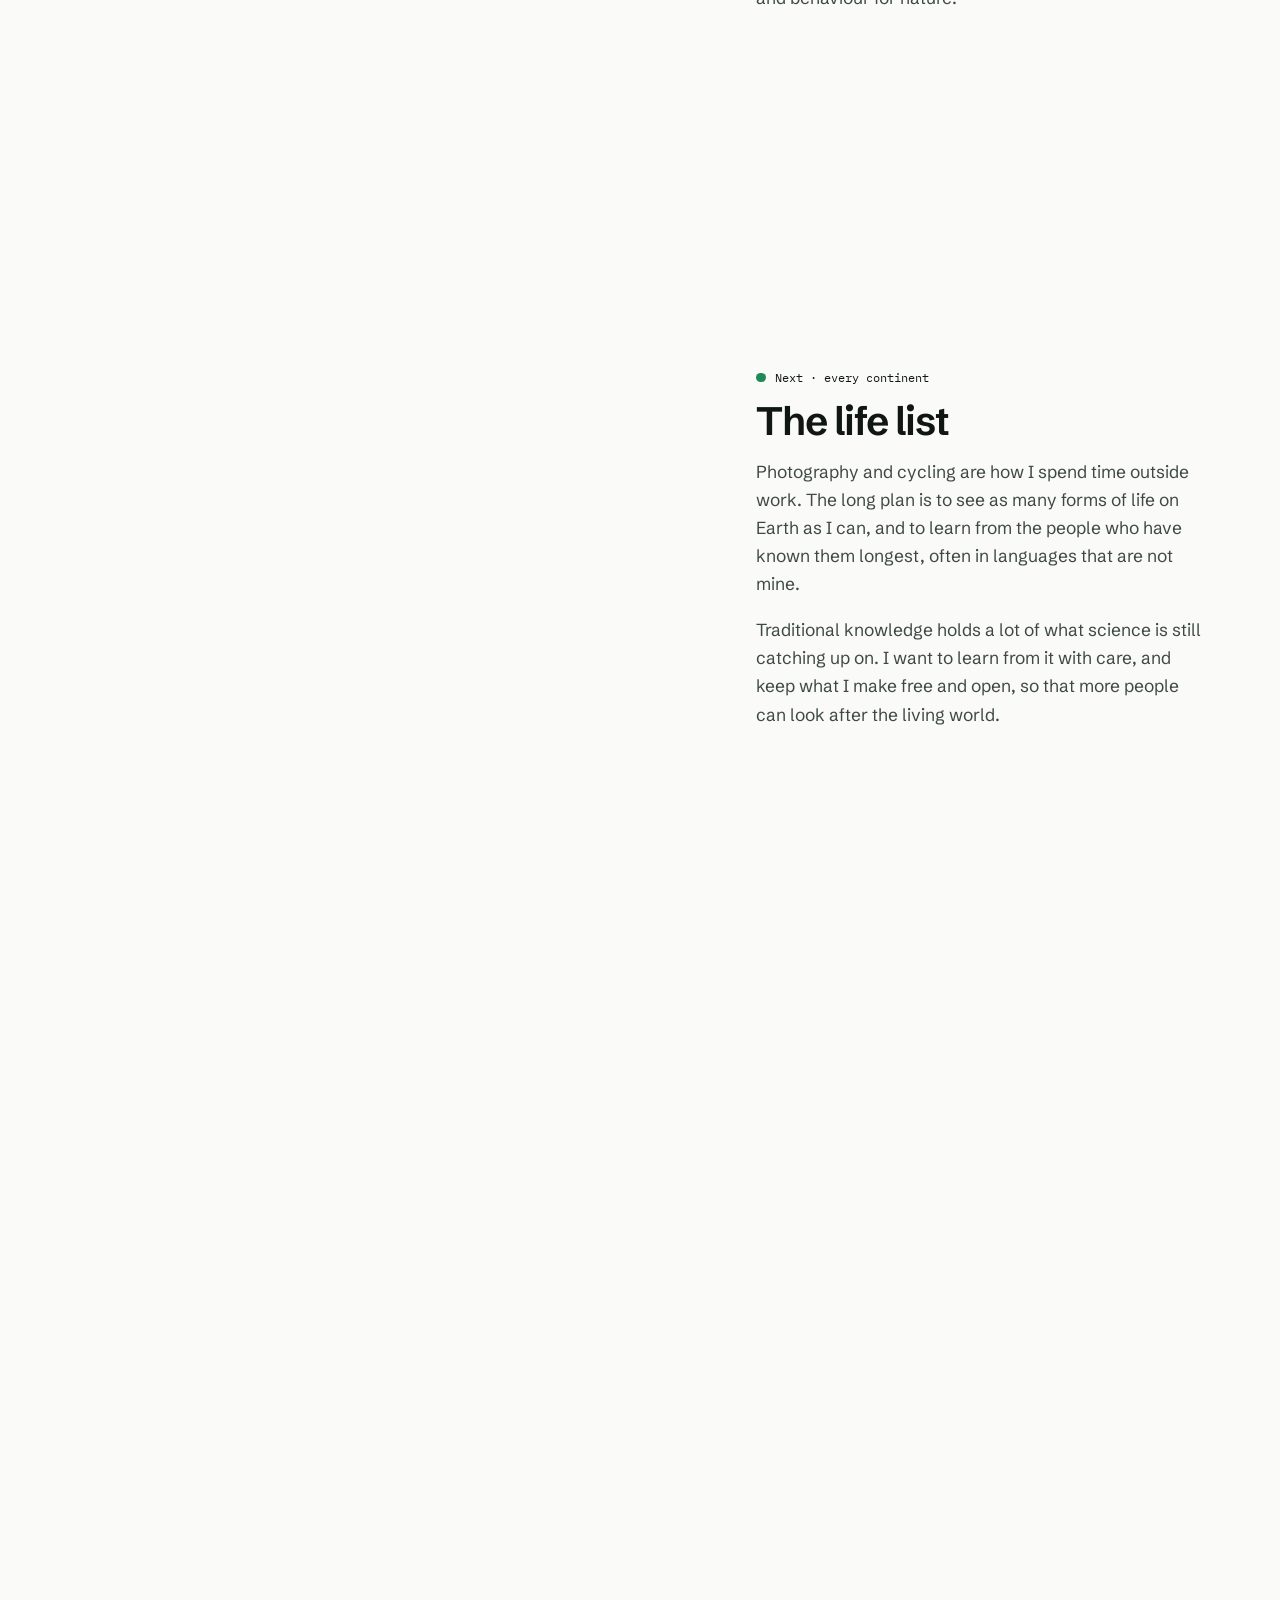
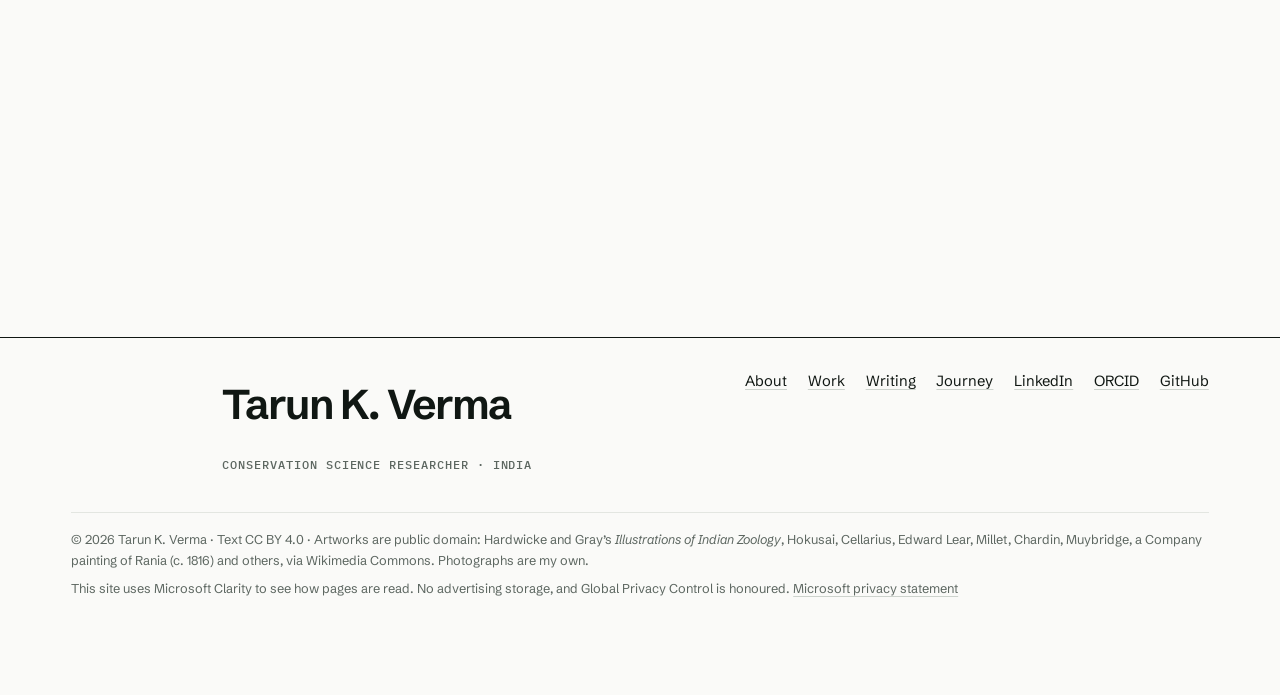
==== commit b4bc3bec: "Jury fixes: hint once on the home page, opaque nav, 4.5:1 contrast, link and button hovers, reduced " ====
--- a/journey/index.html
+++ b/journey/index.html
@@ -6,7 +6,7 @@
 <meta http-equiv="Content-Security-Policy" content="default-src 'self'; script-src 'self' https://www.clarity.ms https://*.clarity.ms https://c.bing.com; connect-src 'self' https://*.clarity.ms https://c.bing.com; img-src 'self' data: https://*.clarity.ms https://c.bing.com; style-src 'self'; font-src 'self'; media-src 'self'; object-src 'none'; base-uri 'self'; form-action 'none'; upgrade-insecure-requests">
 <meta name="referrer" content="strict-origin-when-cross-origin">
 <title>Journey · From Photography to Conservation Science · Tarun K. Verma</title>
-<meta name="description" content="Tarun K. Verma’s path, told as an illustrated film strip: Udaipur and the Aravallis, Raghu Rai’s photography magazine, Ranthambhore’s enforcement records, online wildlife trade at WCS-India, Kalpavriksh at IIT Bombay, and UNEP’s Tide Turners with Oxford.">
+<meta name="description" content="Tarun K. Verma’s path as a film strip: the Aravallis, photography, Ranthambhore, WCS-India, Kalpavriksh and UNEP.">
 <link rel="canonical" href="https://tarunverma.com/journey/">
 <meta name="author" content="Tarun K. Verma">
 <meta name="robots" content="index, follow, max-image-preview:large, max-snippet:-1">
@@ -14,7 +14,7 @@
 <meta property="og:type" content="website">
 <meta property="og:site_name" content="Tarun K. Verma">
 <meta property="og:title" content="Journey · From Photography to Conservation Science · Tarun K. Verma">
-<meta property="og:description" content="Tarun K. Verma’s path, told as an illustrated film strip: Udaipur and the Aravallis, Raghu Rai’s photography magazine, Ranthambhore’s enforcement records, online wildlife trade at WCS-India, Kalpavriksh at IIT Bombay, and UNEP’s Tide Turners with Oxford.">
+<meta property="og:description" content="Tarun K. Verma’s path as a film strip: the Aravallis, photography, Ranthambhore, WCS-India, Kalpavriksh and UNEP.">
 <meta property="og:url" content="https://tarunverma.com/journey/">
 <meta property="og:image" content="https://tarunverma.com/assets/img/og-tarun-verma.png">
 <meta property="og:image:width" content="1200">
@@ -55,7 +55,7 @@
 <a class="skip" href="#main">Skip to content</a>
 <header class="site-nav">
   <nav class="nav-pill" aria-label="Main">
-    <a class="wordmark" href="/" aria-label="Tarun K. Verma, home"><img class="brand-mark" src="/assets/img/brand/tarun-verma-mark.svg" width="30" height="30" alt=""><b>Tarun K. Verma</b><span>Conservation Science Researcher</span></a>
+    <a class="wordmark" href="/"><img class="brand-mark" src="/assets/img/brand/tarun-verma-mark.svg" width="30" height="30" alt=""><b>Tarun K. Verma</b><span>Conservation Science Researcher</span></a>
     <div class="nav-links"><a href="/">About</a><a href="/work/">Work</a><a href="/writing/">Writing</a><a href="/journey/" aria-current="page">Journey</a></div>
   </nav>
 </header>
@@ -253,7 +253,7 @@
         <h2>The record, not the forest</h2>
         <p>In 2019 I wrote under one of my photographs that our wildlife was “on the brink of extinction, at an unimaginable rate”, and that I was starting a master’s in wildlife science “to study for a cause and be part of something meaningful”.</p>
         <p>My M.Sc. in Wildlife Science took me into fieldwork across protected areas. When COVID-19 closed the planned fieldwork, I worked with the enforcement record instead: 1,341 recorded offences from Ranthambhore, obtained from the forest department by field visit.</p>
-        <p>Recorded offences fell from 225 in 2019 to 98 in 2020, and the reading was not that offending had stopped but that cases were no longer being registered. <span data-mark="circle">The data produced the question before I could name it</span>.</p>
+        <p>Recorded offences fell from 225 in 2019 to 2098 in 2020, and the reading was not that offending had stopped but that cases were no longer being registered. <span data-mark="circle">The data produced the question before I could name it</span>.</p>
       </article>
 
       <article class="chapter c-pau" data-scene="notebook" data-year="2020">
--- a/assets/css/site.css
+++ b/assets/css/site.css
@@ -101,7 +101,7 @@
 .nav-pill {
   position: relative; display: flex; align-items: center; justify-content: space-between; gap: 1rem;
   padding: 7px 7px 7px 18px; border-radius: 999px;
-  background: rgba(255,255,255,.62);
+  background: rgba(255,255,255,.9);
   backdrop-filter: blur(22px) saturate(185%); -webkit-backdrop-filter: blur(22px) saturate(185%);
   border: 1px solid rgba(255,255,255,.85);
   box-shadow: inset 0 1px 0 rgba(255,255,255,.95), inset 0 -1px 0 rgba(16,23,19,.04), 0 1px 2px rgba(16,23,19,.05), 0 14px 36px -20px rgba(16,23,19,.4);
@@ -303,7 +303,9 @@
 .chapter .src { font-family: var(--mono); font-size: .7rem; color: var(--ink-3); }
 @media (max-width: 900px) {
   .journey { grid-template-columns: 1fr; }
-  .stage-wrap { top: 72px; height: 42vh; min-height: 280px; z-index: 3; }
+  /* Phones: a shorter strip, so the chapter being read stays visible below it (jury, journey m-02). */
+  .stage-wrap { top: 64px; height: 30vh; min-height: 210px; z-index: 3; }
+  .chapter { scroll-margin-top: calc(30vh + 80px); }
   .chapter { min-height: 60vh; padding-top: 6vh; background: linear-gradient(var(--bg), var(--bg)); }
 }
 
@@ -587,8 +589,9 @@
    2026-09-28 · Home, name first. A clear promise, proof chips, the origin
    number, four blind spots, a swipeable project rail and quick answers.
    ===================================================================== */
+.hero2-copy { container-type: inline-size; }
 .hero2 { display: grid; grid-template-columns: minmax(0, 7fr) minmax(0, 5fr); gap: clamp(2rem, 5vw, 4.5rem); align-items: center; min-height: calc(100svh - 150px); padding: clamp(1.5rem, 4vw, 3rem) 0 clamp(2rem, 4vw, 3rem); }
-.name-display { font-weight: 660; font-size: clamp(calc(3.6rem - 2pt), calc(1rem + 8.4vw - 2pt), calc(8.6rem - 2pt)); line-height: .9; letter-spacing: -.05em; margin: .9rem 0 0; }
+.name-display { font-weight: 660; font-size: clamp(calc(3.6rem - 2pt), calc(1rem + 8.4vw - 2pt), calc(8.6rem - 2pt)); font-size: min(calc(100cqi / 7), calc(8.6rem - 4pt)); white-space: nowrap; line-height: .9; letter-spacing: -.05em; margin: .9rem 0 0; }
 .promise { font-family: var(--serif); font-style: italic; font-weight: 380; font-size: clamp(1.4rem, 1.05rem + 1.3vw, 2.15rem); line-height: 1.25; color: var(--ink-2); max-width: 30ch; margin: 1.3rem 0 0; }
 .avail { display: inline-flex; align-items: center; gap: .55rem; margin: 1.5rem 0 0; padding: .38rem .85rem .38rem .7rem; border-radius: 999px; background: var(--brand-wash); color: var(--brand); font-size: .86rem; font-weight: 560; }
 .avail i { width: .55rem; height: .55rem; border-radius: 50%; background: var(--brand-bright); box-shadow: 0 0 0 0 rgba(31,138,85,.5); animation: live 2.4s var(--ease) infinite; }
@@ -626,7 +629,7 @@
 .origin { margin-top: clamp(2rem, 5vw, 4rem); padding: clamp(1.8rem, 4vw, 3rem); border-radius: 28px; background: linear-gradient(135deg, #fff, var(--brand-wash)); border: 1px solid var(--rule); }
 .origin-grid { display: grid; grid-template-columns: minmax(0, 4fr) minmax(0, 8fr); gap: clamp(1.5rem, 4vw, 3.5rem); align-items: end; margin-top: 1.2rem; }
 .drop { display: flex; align-items: flex-end; gap: 1rem; height: clamp(170px, 20vw, 240px); }
-.o-bar { flex: 1; position: relative; height: 100%; border-radius: 14px 14px 6px 6px; background: var(--c-pau); display: flex; flex-direction: column; justify-content: space-between; padding: .7rem; color: #fff; transform-origin: bottom; transition: transform 1.2s var(--ease) .2s; }
+.o-bar { flex: 1; position: relative; height: 100%; border-radius: 14px 14px 6px 6px; background: var(--c-pau-ink); display: flex; flex-direction: column; justify-content: space-between; padding: .7rem; color: #fff; transform-origin: bottom; transition: transform 1.2s var(--ease) .2s; }
 .o-bar.low { height: 43.5%; background: repeating-linear-gradient(135deg, #fff 0 7px, #E7F2EB 7px 14px); color: var(--brand); border: 2px dashed var(--brand-bright); }
 .o-bar span { font-family: var(--mono); font-size: .72rem; }
 .o-bar b { font-size: clamp(1.5rem, 1rem + 1.6vw, 2.4rem); font-weight: 680; letter-spacing: -.04em; line-height: 1; }
@@ -725,3 +728,15 @@
 .more > summary:hover { background: color-mix(in srgb, var(--c) 14%, #fff); }
 .more[open] > summary { margin-bottom: .6rem; }
 .proj .lead-in { font-size: 1.05rem; }
+
+/* Jury fixes, 2026-10-20: headings clear the fixed nav; inline links reach a 24 px target and draw the
+   site's green underline on hover instead of only changing colour; videos show focus; the journal
+   button lifts; reduced motion shows every reveal block at once. */
+h2, h3, [id] { scroll-margin-top: 6rem; }
+main p a, main li a:not(.btn):not([class]) { padding-block: 3px; text-decoration-thickness: 1.5px; text-underline-offset: 3px;
+  background: linear-gradient(var(--brand-bright), var(--brand-bright)) 0 100% / 0 2px no-repeat; transition: background-size .3s var(--ease); }
+main p a:hover, main li a:not(.btn):not([class]):hover { background-size: 100% 2px; text-decoration-color: transparent; }
+video:focus-visible { outline: 3px solid var(--brand-bright); outline-offset: 3px; }
+.journal-btn:hover { transform: translateY(-2px); box-shadow: inset 0 1px 0 #fff, 0 18px 36px -16px rgba(16,23,19,.55); }
+@media (max-width: 700px) { .nav-links a { min-height: 44px; display: inline-flex; align-items: center; } }
+@media (prefers-reduced-motion: reduce) { .reveal, [data-reveal], .js-reveal { opacity: 1 !important; transform: none !important; visibility: visible !important; } }
--- a/assets/css/journey.css
+++ b/assets/css/journey.css
@@ -109,3 +109,5 @@
 .tools-row figcaption { margin-top: .6rem; font-family: var(--mono); font-size: .72rem; letter-spacing: .06em; text-transform: uppercase; color: var(--ink-2); }
 .art-full { position: absolute; inset: 0; width: 100%; height: 100%; object-fit: cover; }
 .scene[data-scene="life"] .life-words { left: 5%; right: 5%; top: 12%; padding: .8rem 1.1rem; border-radius: 16px; background: rgba(255,255,255,.72); backdrop-filter: blur(10px); -webkit-backdrop-filter: blur(10px); border: 1px solid rgba(255,255,255,.9); }
+
+@media (prefers-reduced-motion: reduce) { [data-enter], .scene [data-enter] { opacity: 1 !important; transform: none !important; } }
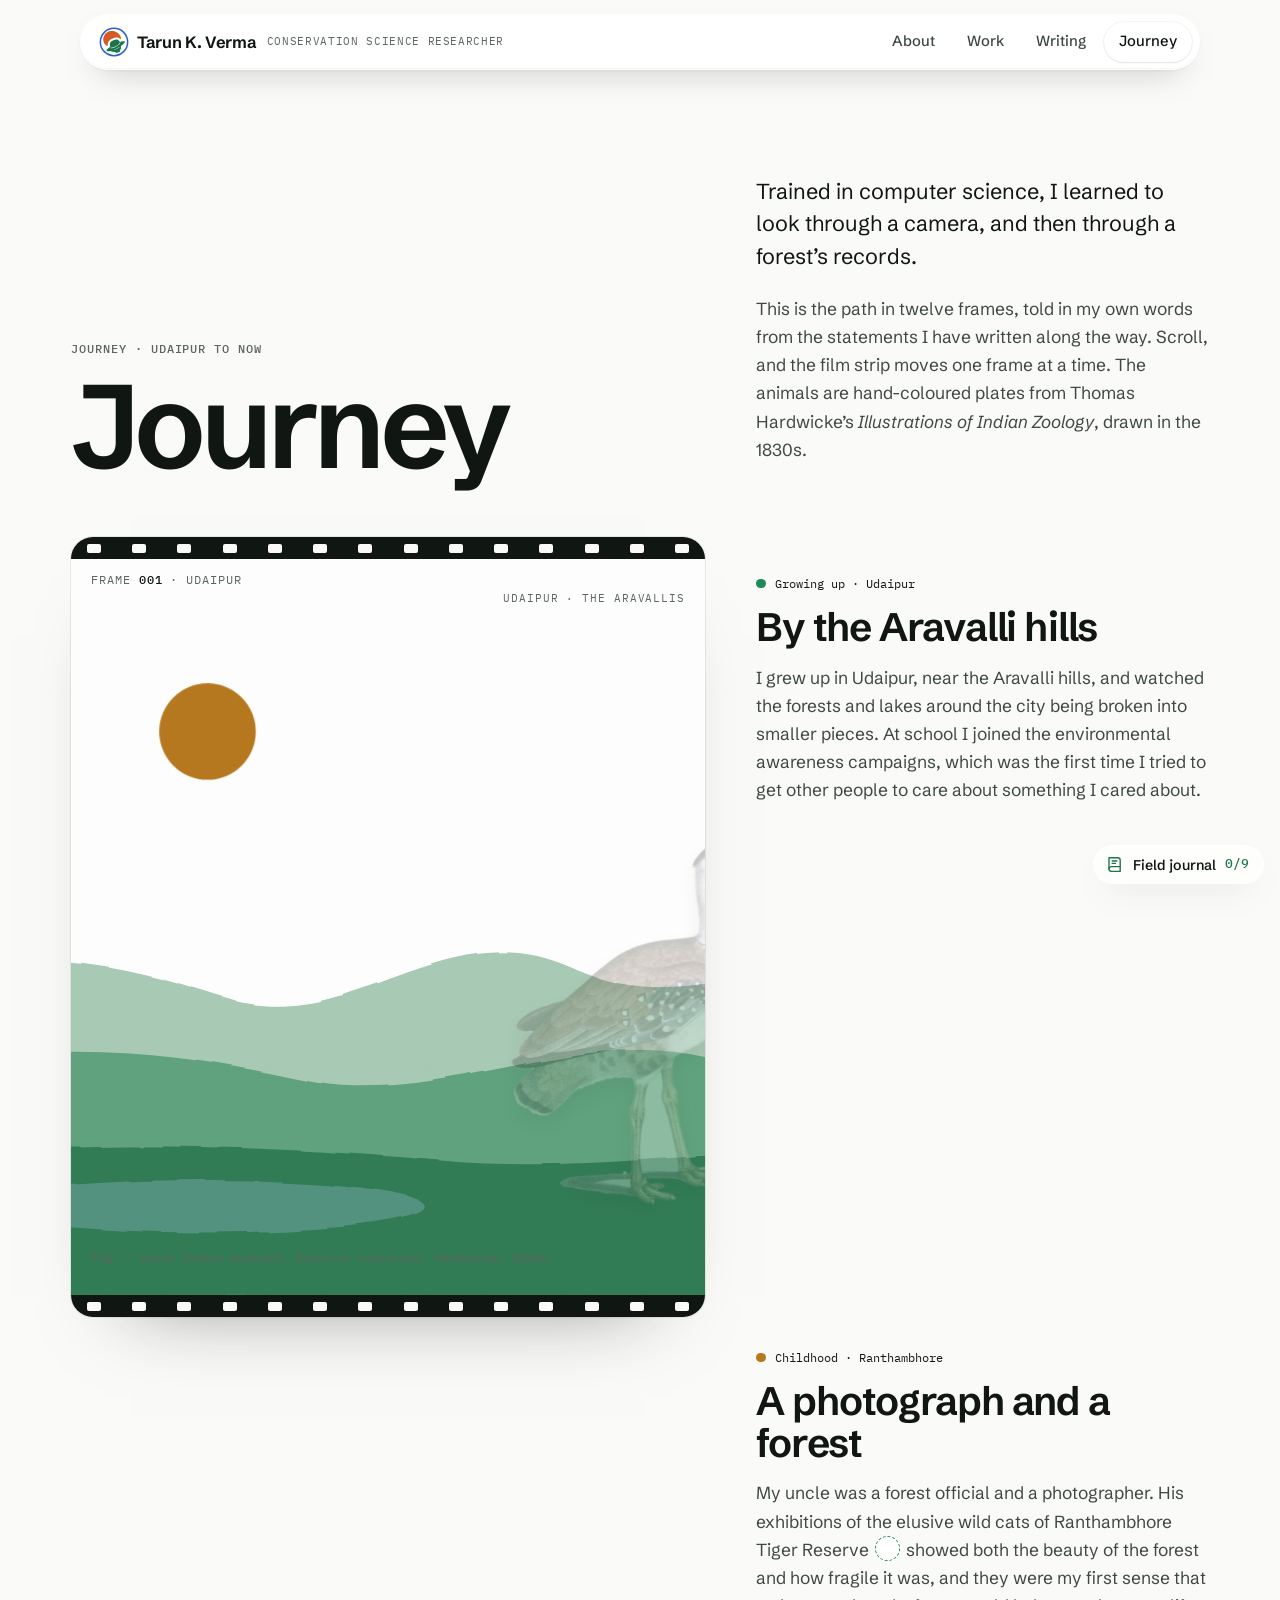
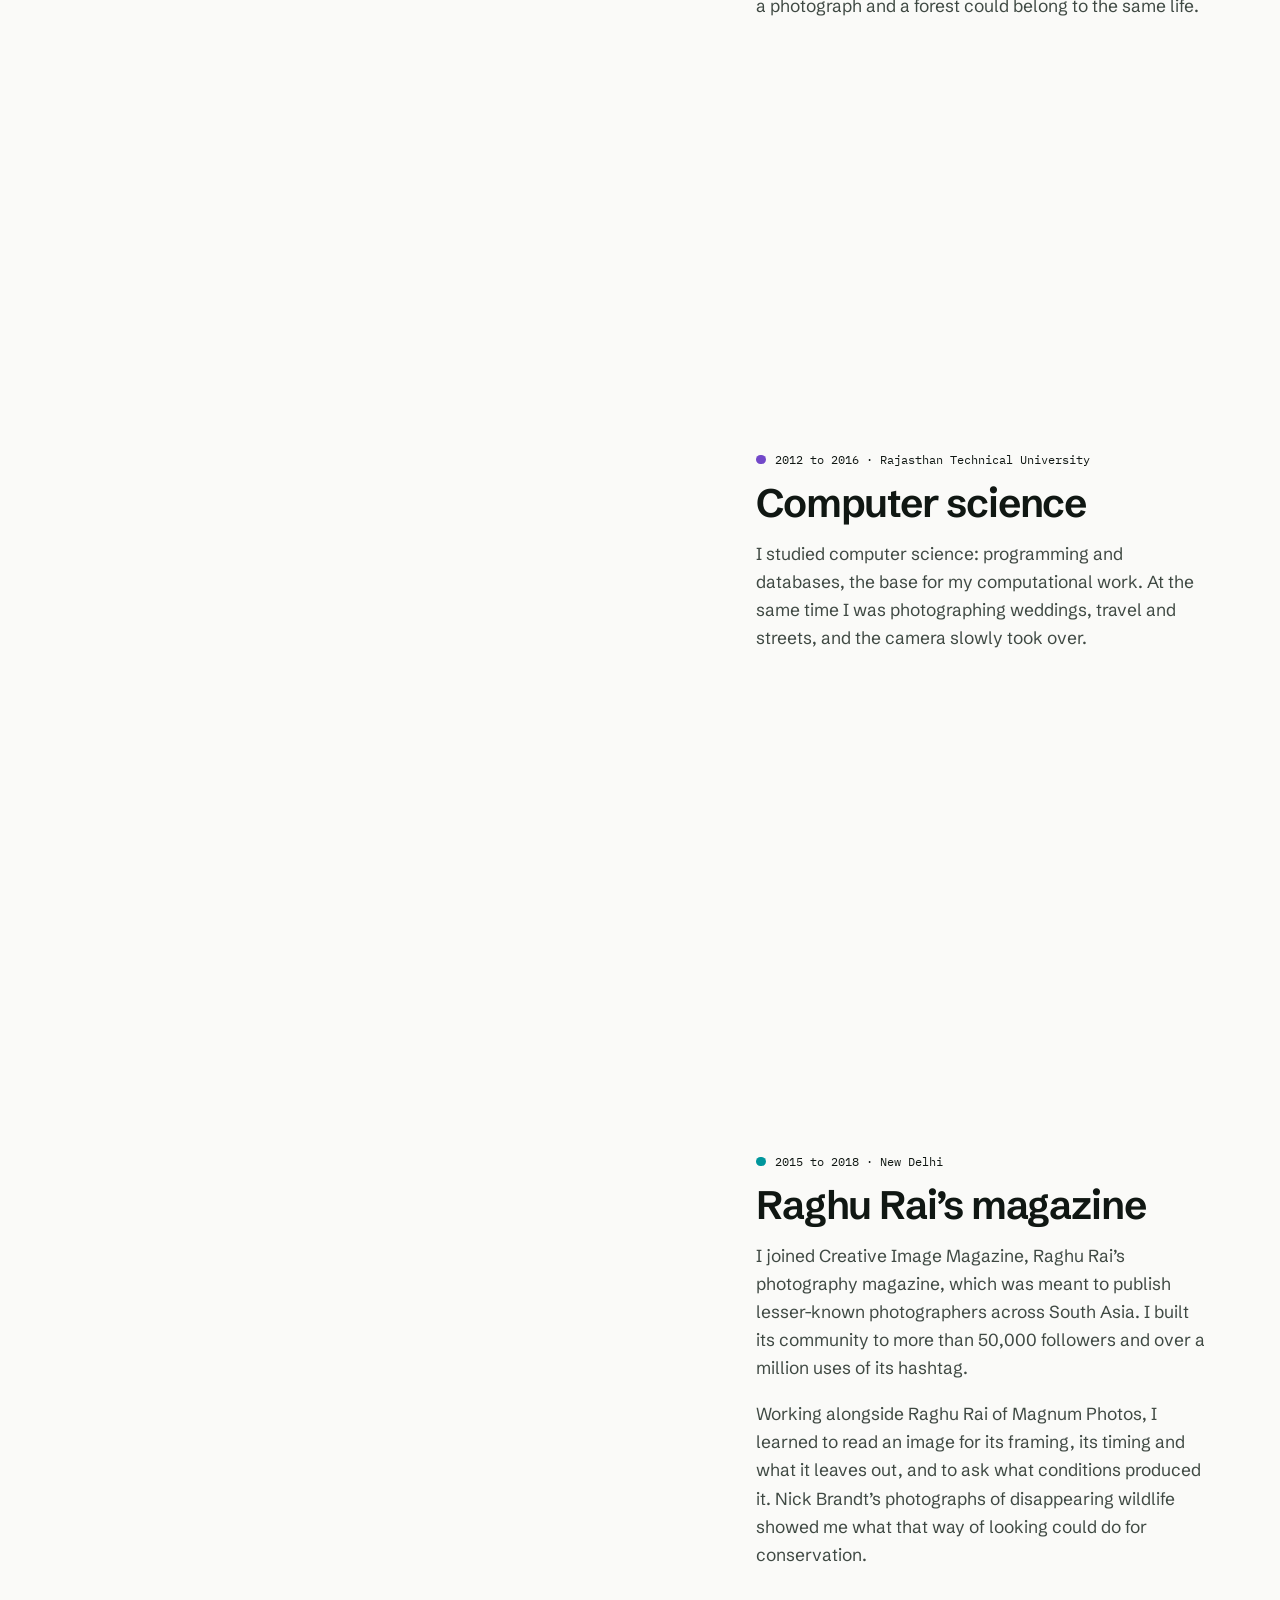
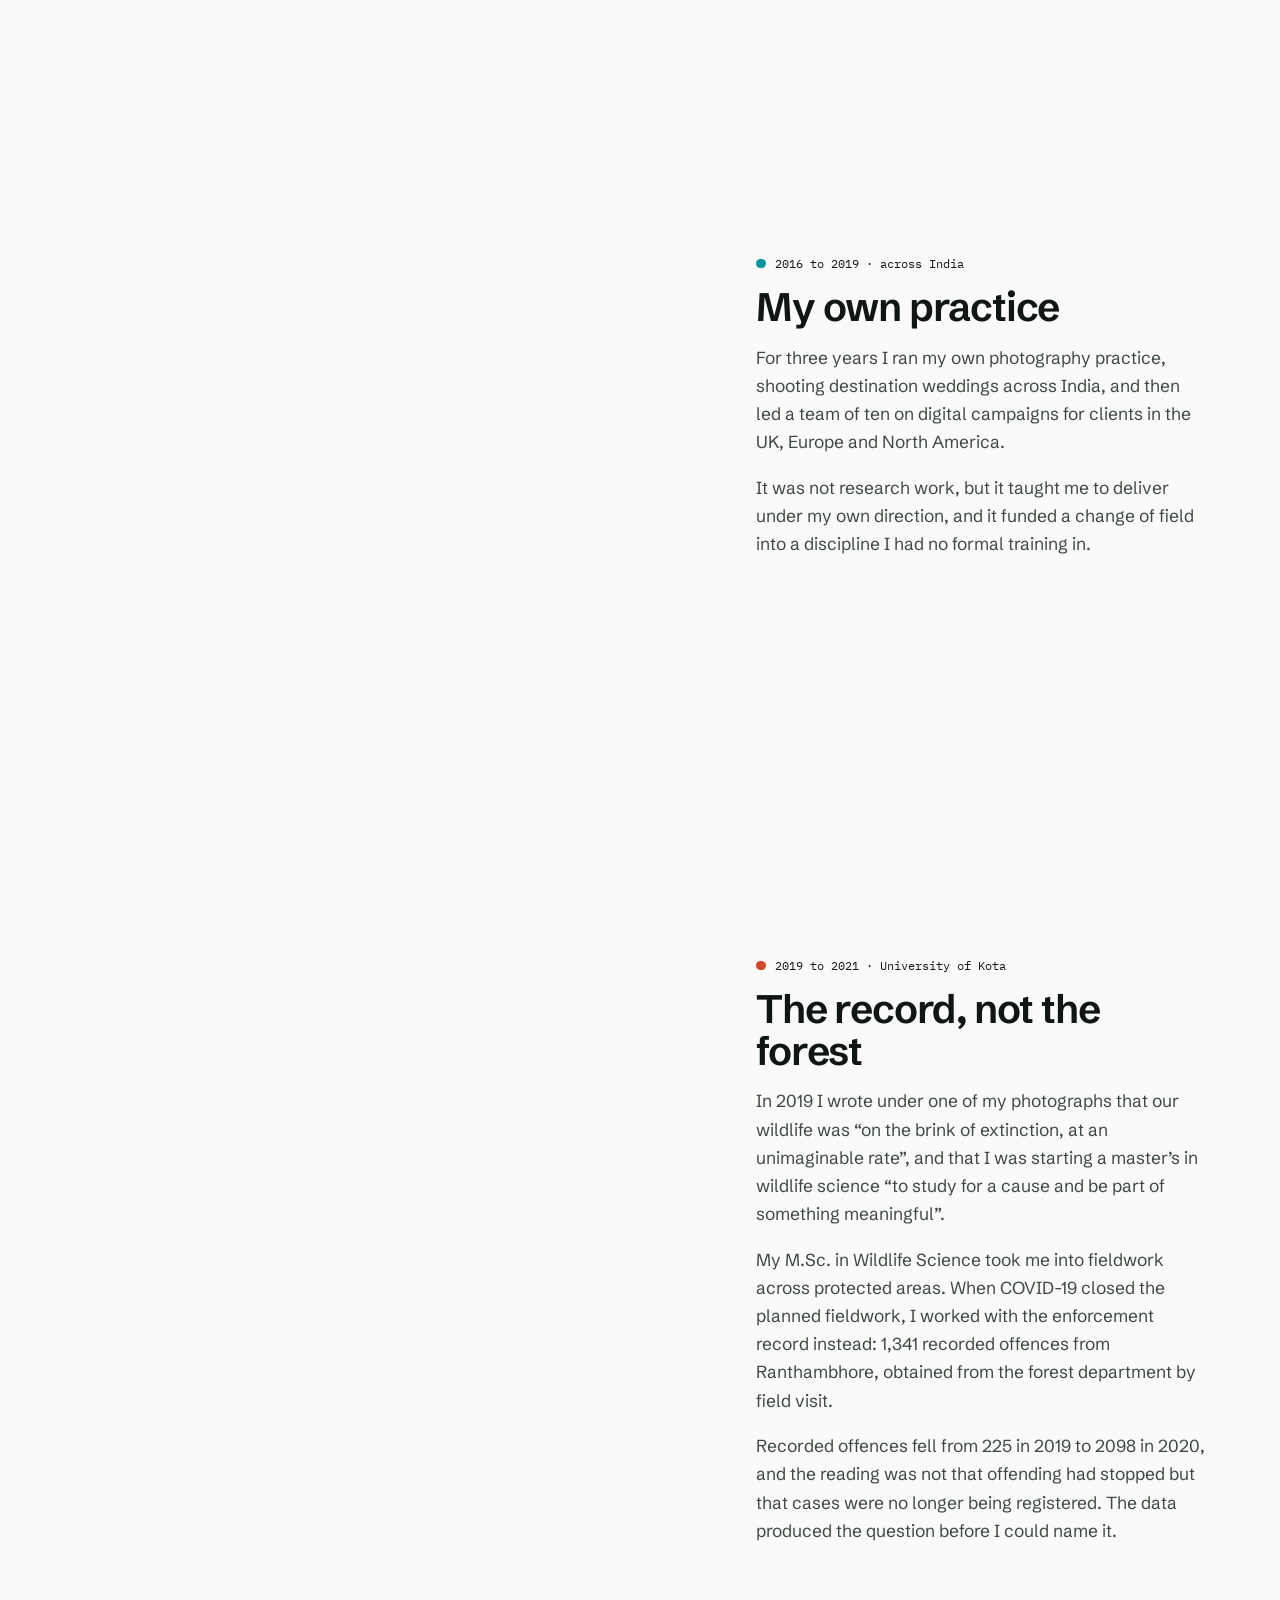
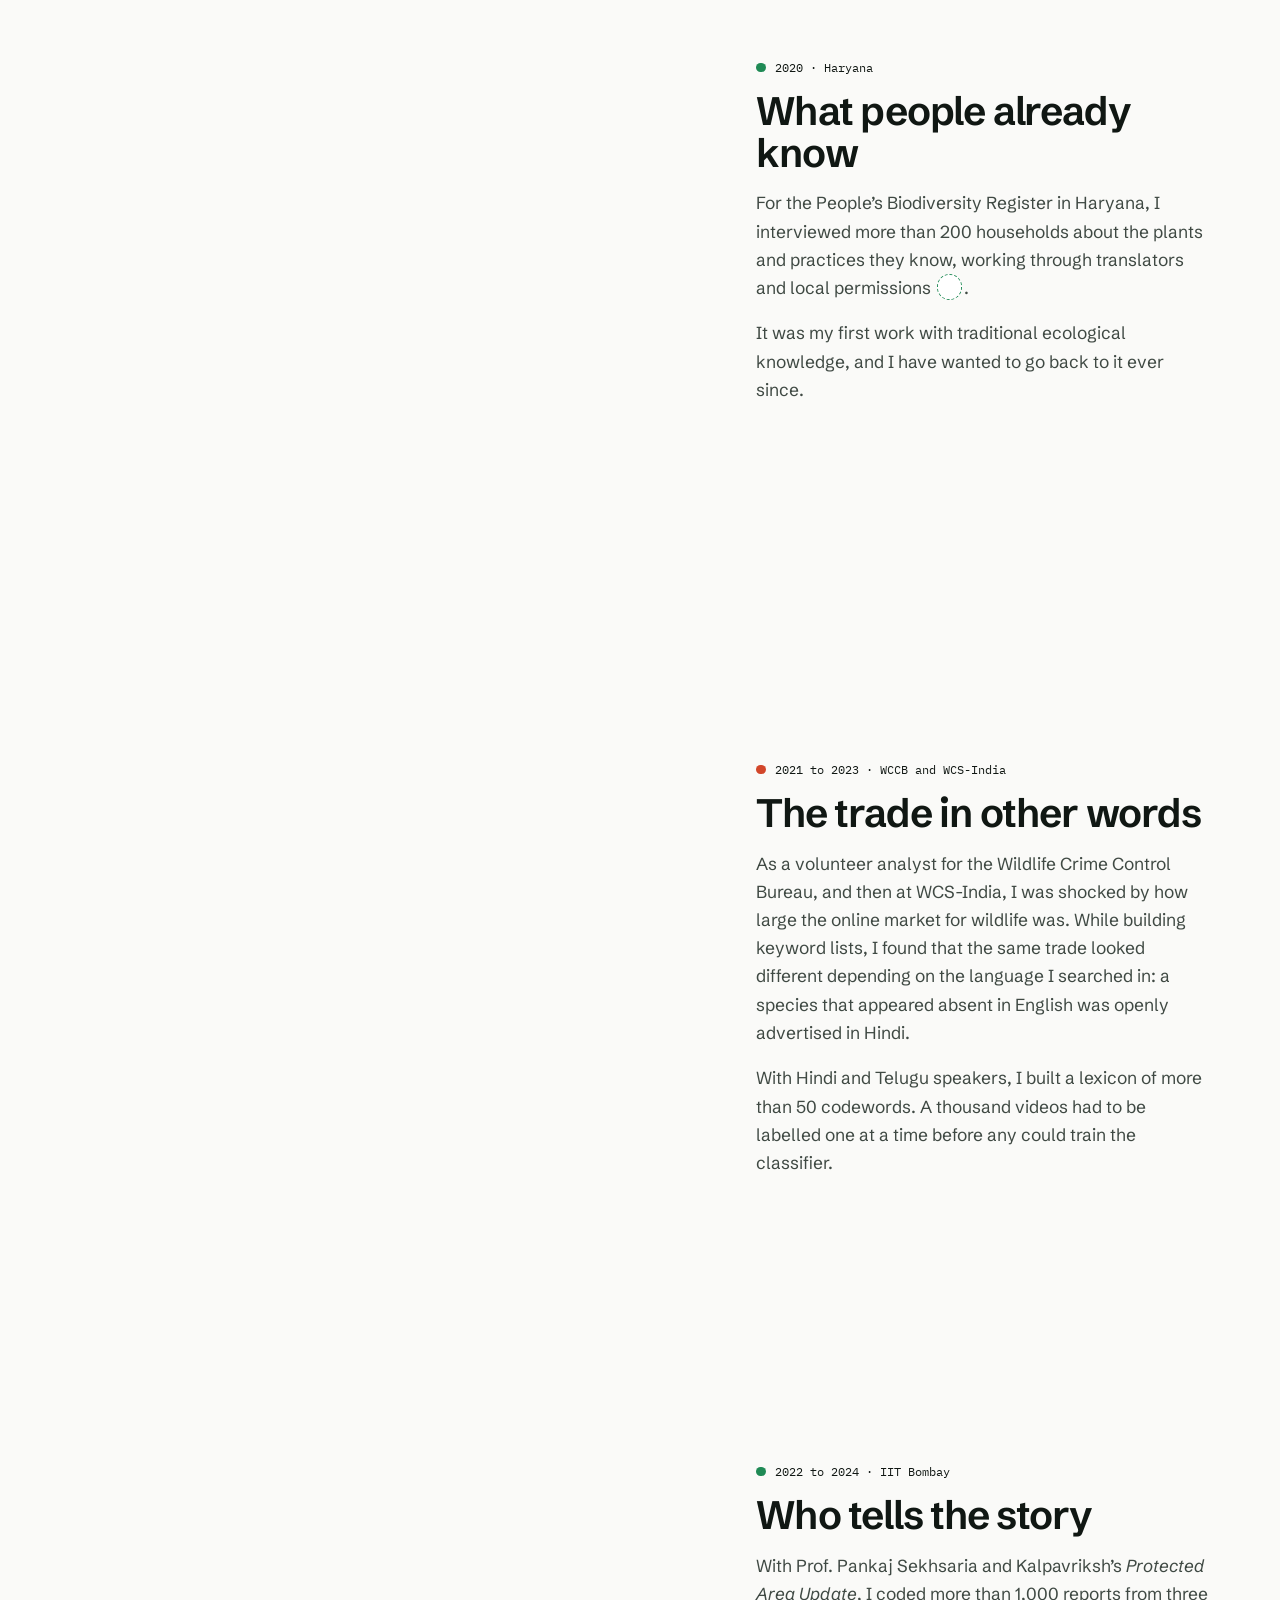
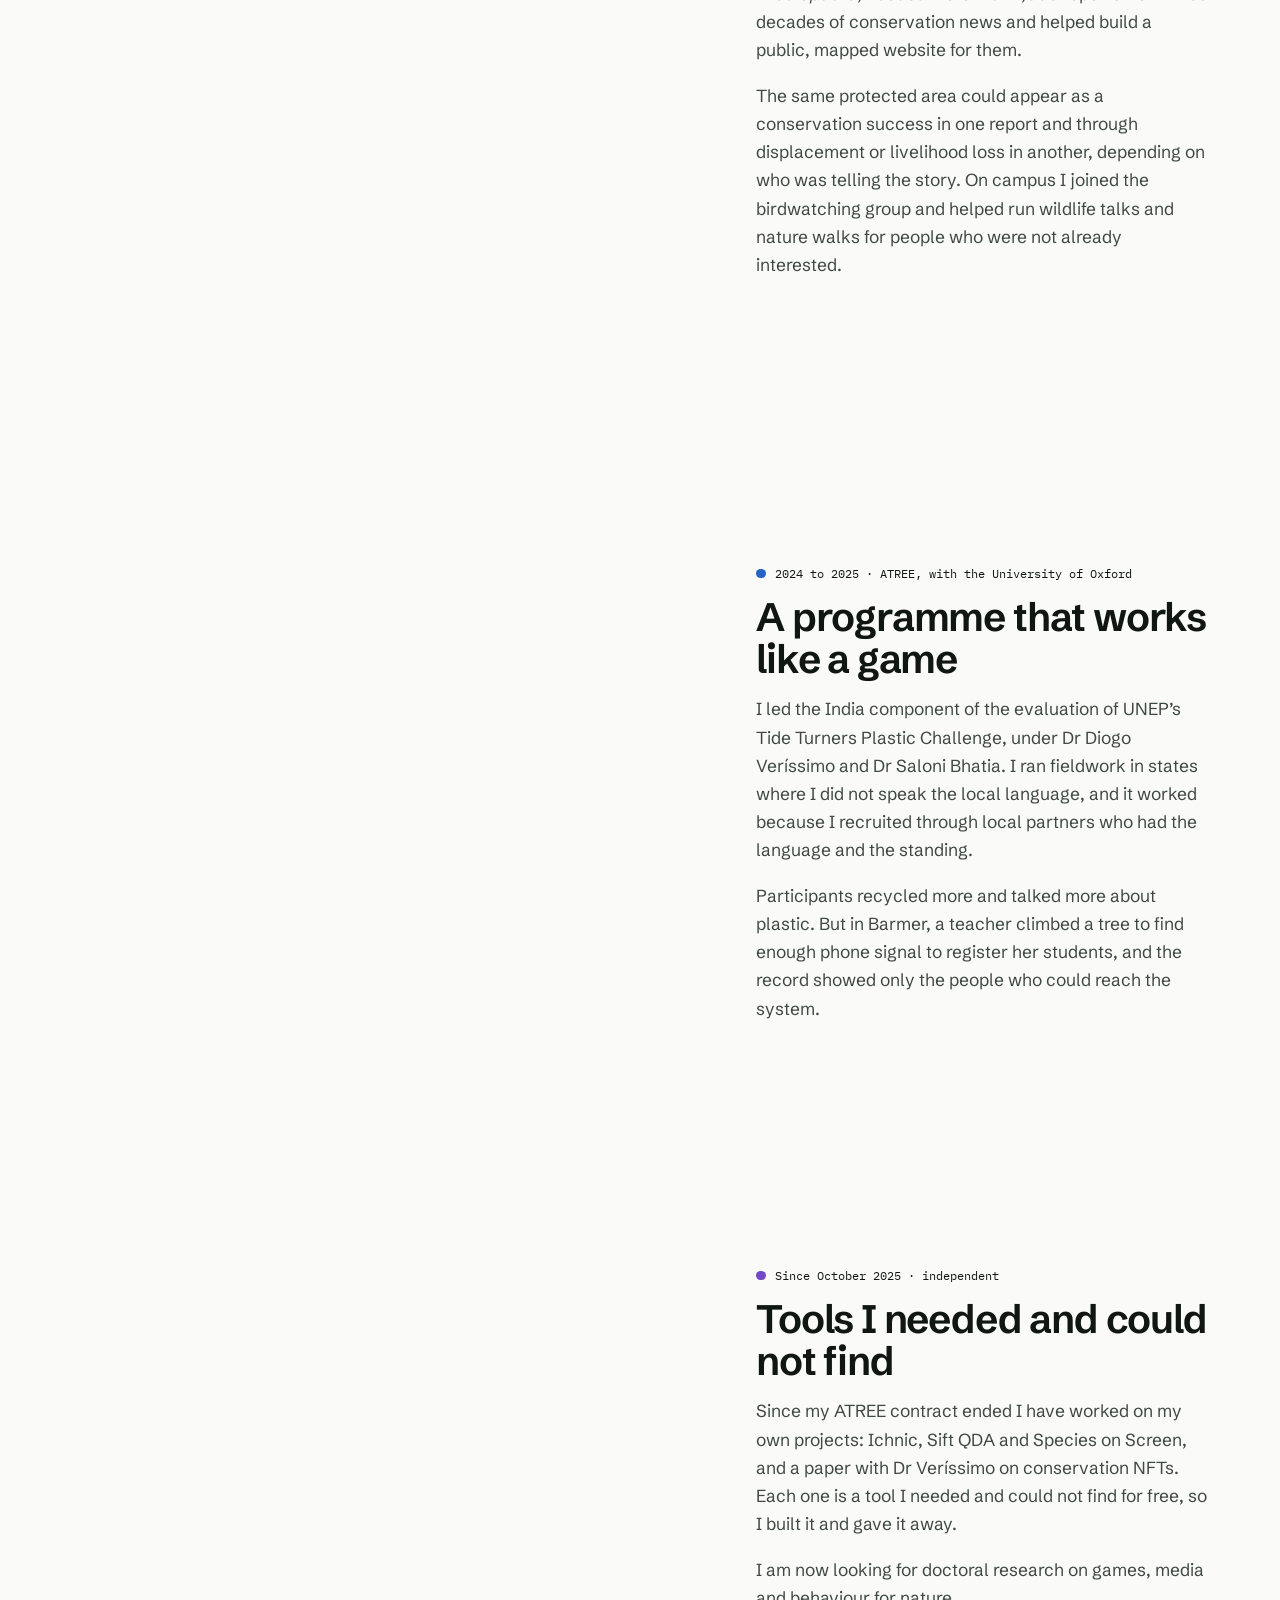
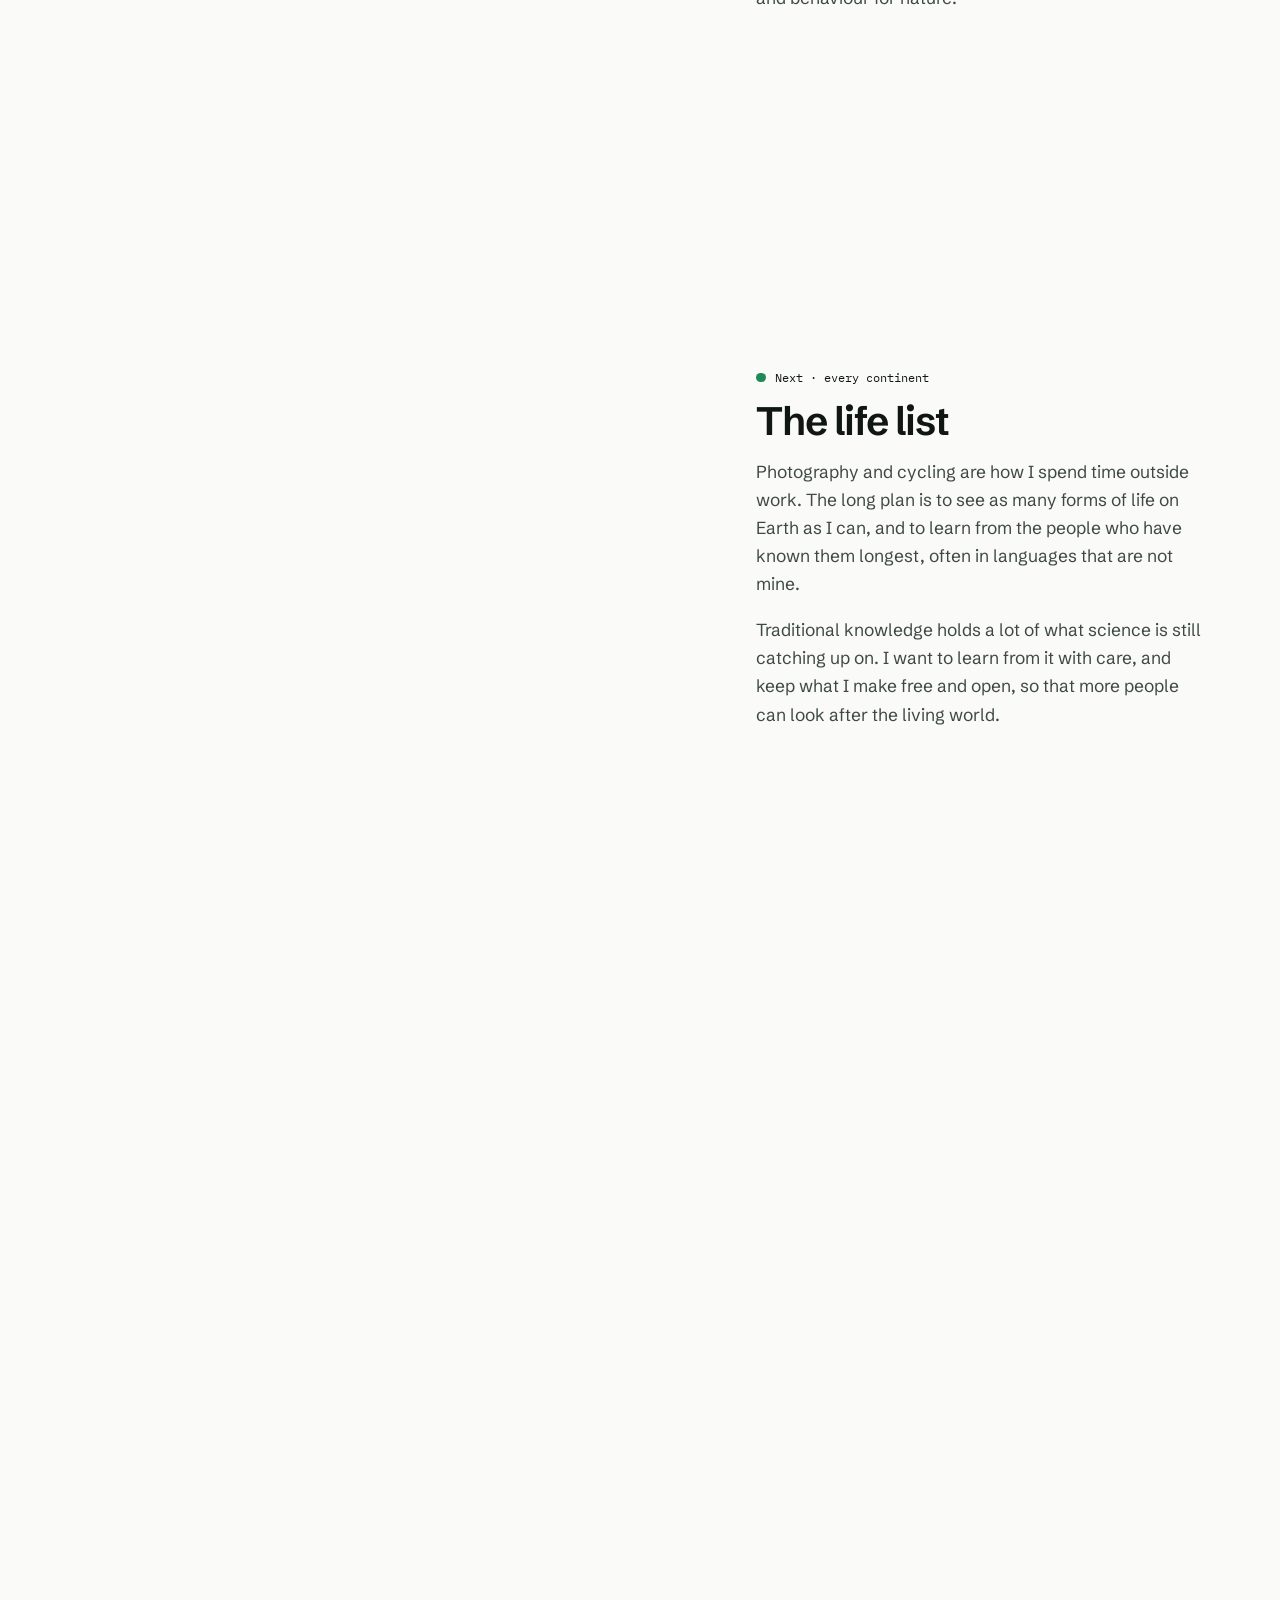
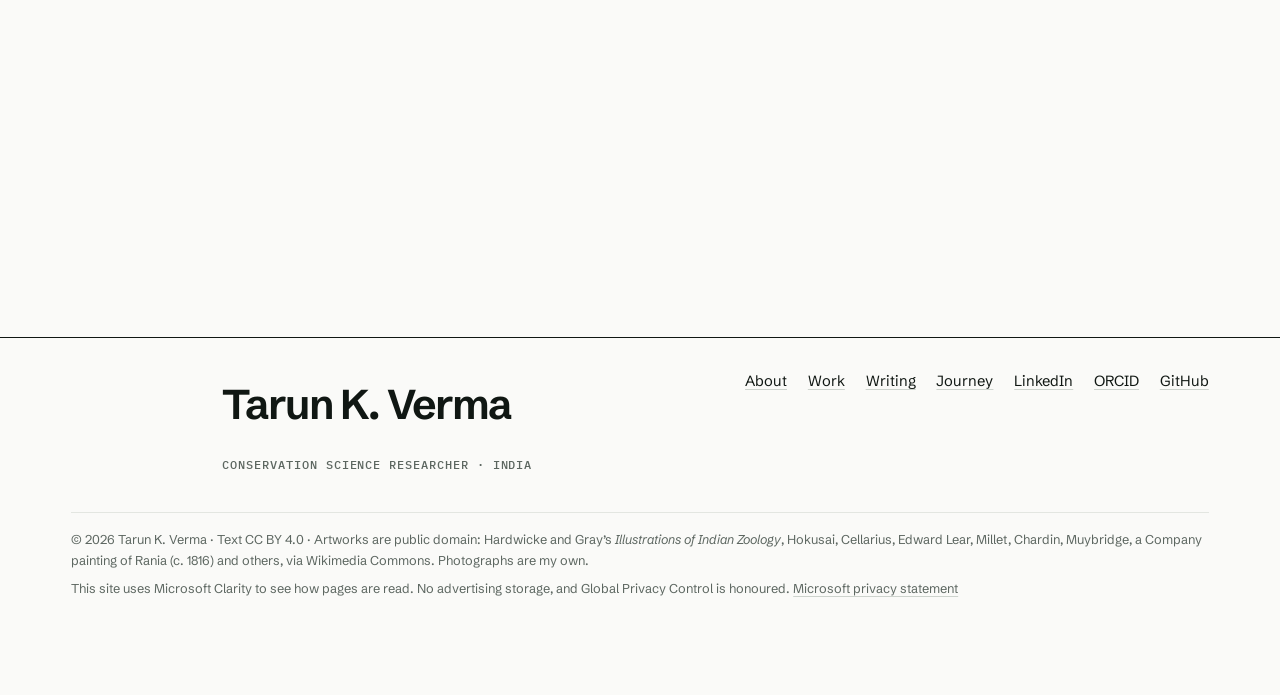
==== commit 52f2fe99: "Ichnic (formerly WildTrace): the project's new name across the site Co-Authored-By: Claude Opus 5.5 " ====
--- a/journey/index.html
+++ b/journey/index.html
@@ -196,10 +196,10 @@
         </div>
 
         <!-- 11 · the tools -->
-        <div class="scene" data-scene="tools" data-label="Three emblems: WildTrace, Sift QDA and Species on Screen">
+        <div class="scene" data-scene="tools" data-label="Three emblems: Ichnic, Sift QDA and Species on Screen">
           <p class="s-title">Independent · open source</p>
           <div class="tools-row">
-            <figure data-enter="pop" data-at="0.1"><img src="/assets/img/art/emblem-wildtrace.webp" alt="" width="400" height="400"><figcaption>WildTrace</figcaption></figure>
+            <figure data-enter="pop" data-at="0.1"><img src="/assets/img/art/emblem-wildtrace.webp" alt="" width="400" height="400"><figcaption>Ichnic</figcaption></figure>
             <figure data-enter="pop" data-at="0.45"><img src="/assets/img/art/emblem-sift-qda.webp" alt="" width="400" height="400"><figcaption>Sift QDA</figcaption></figure>
             <figure data-enter="pop" data-at="0.8"><img src="/assets/img/art/emblem-species-on-screen.webp" alt="" width="400" height="400"><figcaption>Species on Screen</figcaption></figure>
           </div>
@@ -287,7 +287,7 @@
       <article class="chapter c-sift" data-scene="tools" data-year="2025">
         <p class="when">Since October 2025 · independent</p>
         <h2>Tools I needed and could not find</h2>
-        <p>Since my ATREE contract ended I have worked on my own projects: WildTrace, Sift QDA and Species on Screen, and a paper with Dr Veríssimo on conservation NFTs. Each one is a tool I needed and could not find for free, so I built it and gave it away.</p>
+        <p>Since my ATREE contract ended I have worked on my own projects: Ichnic, Sift QDA and Species on Screen, and a paper with Dr Veríssimo on conservation NFTs. Each one is a tool I needed and could not find for free, so I built it and gave it away.</p>
         <p>I am now looking for doctoral research on games, media and behaviour for nature.</p>
       </article>
 
